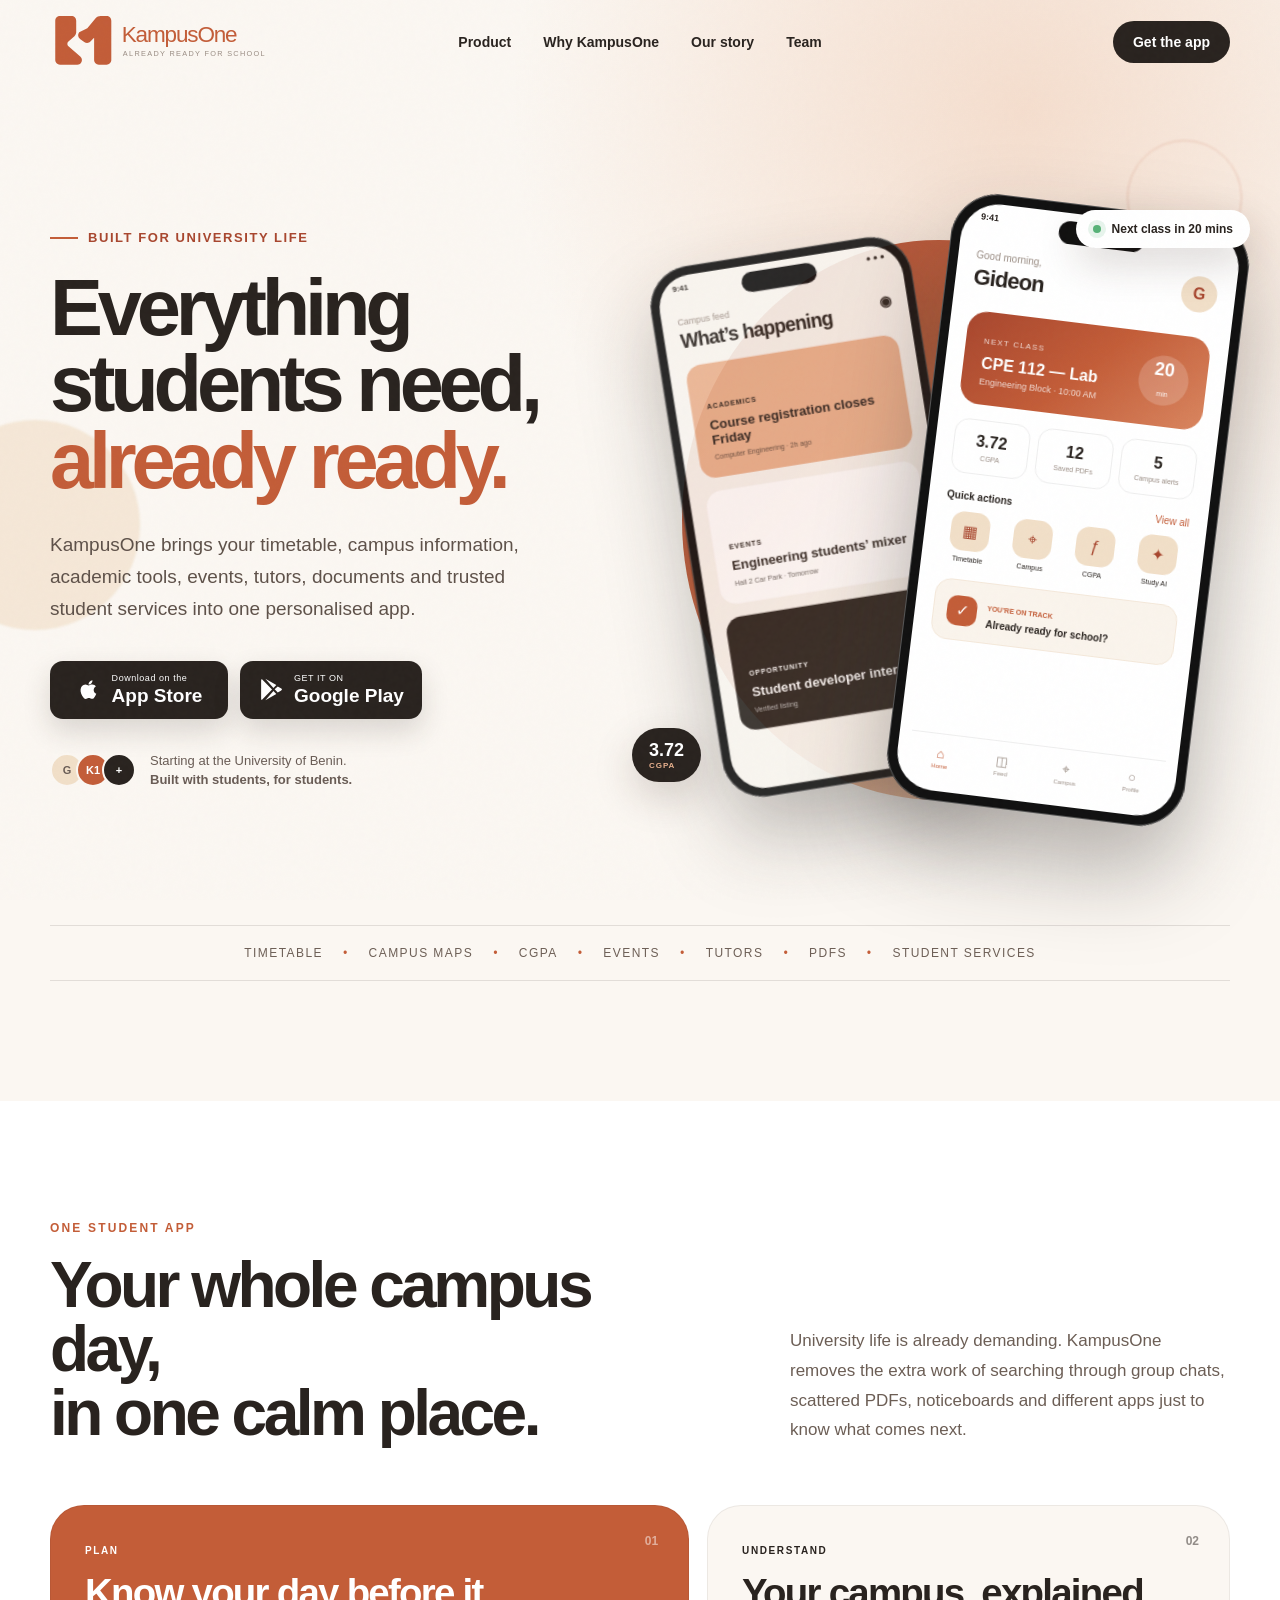
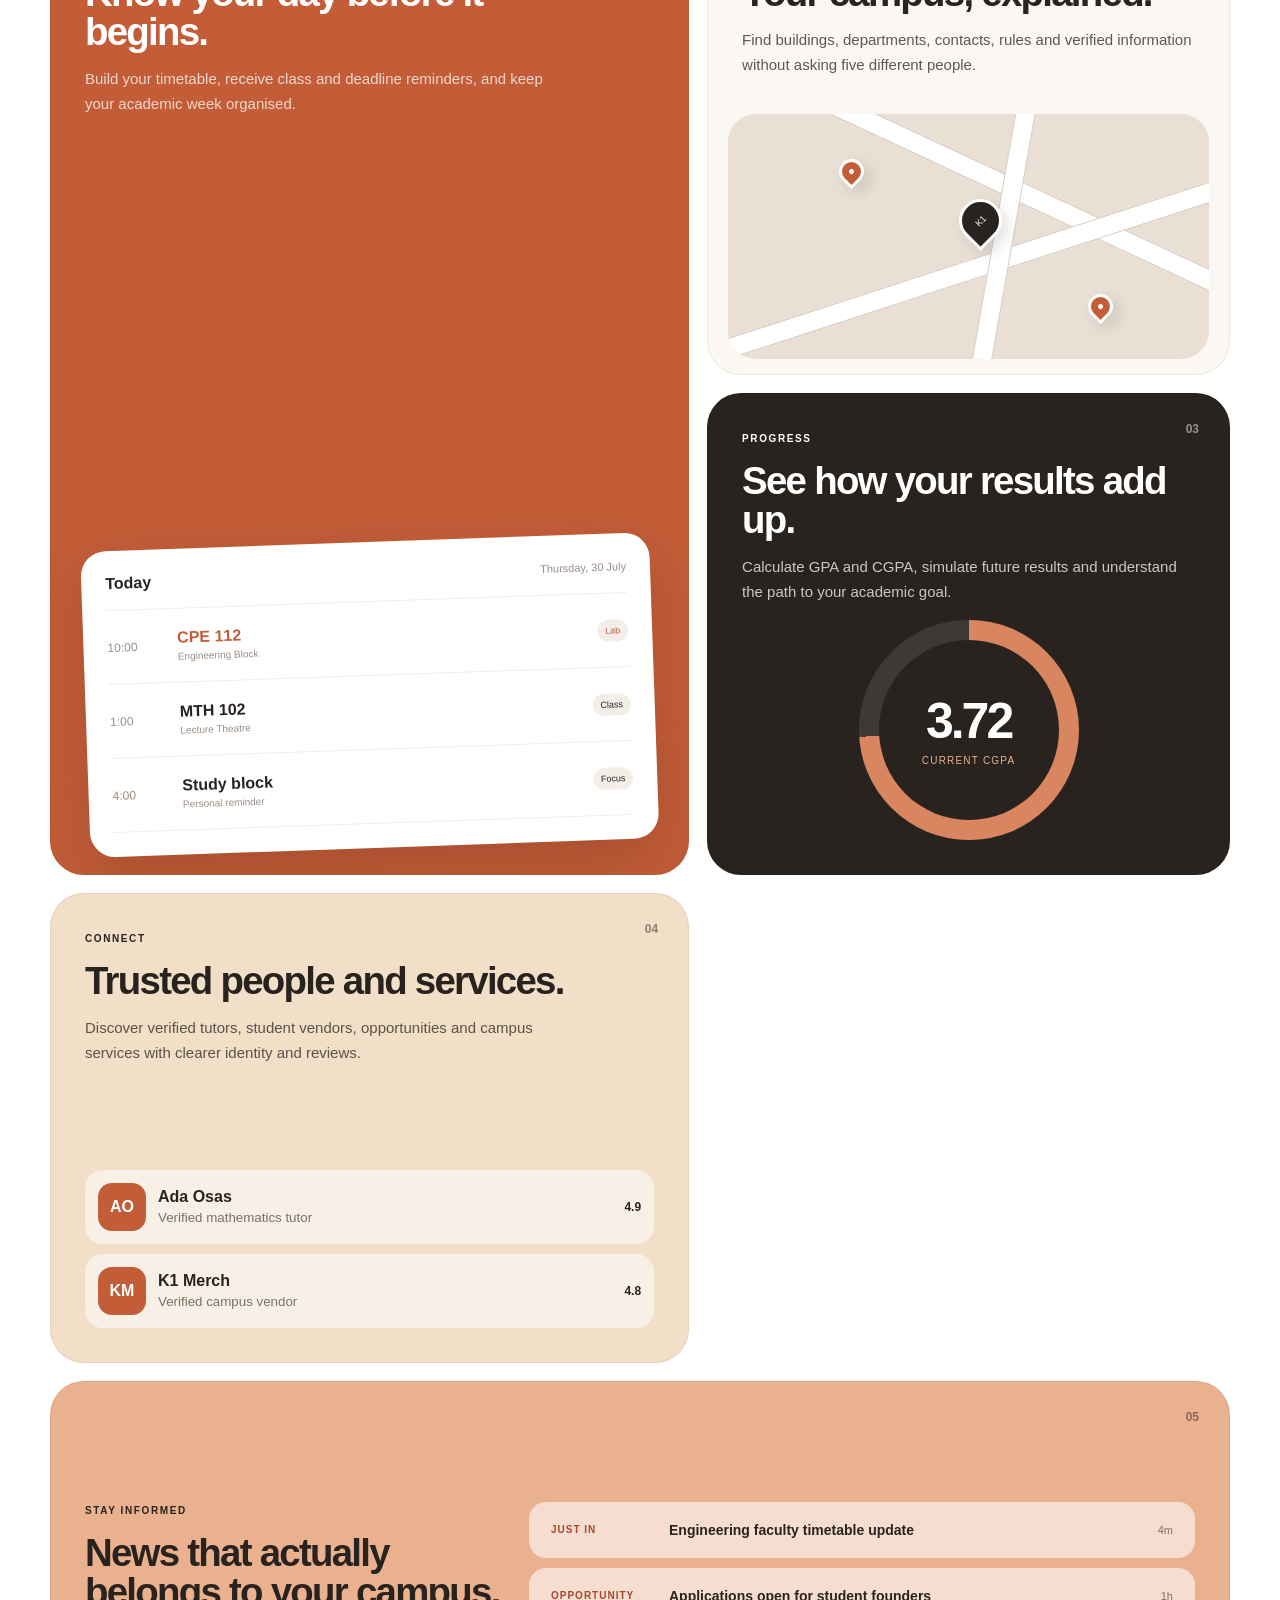
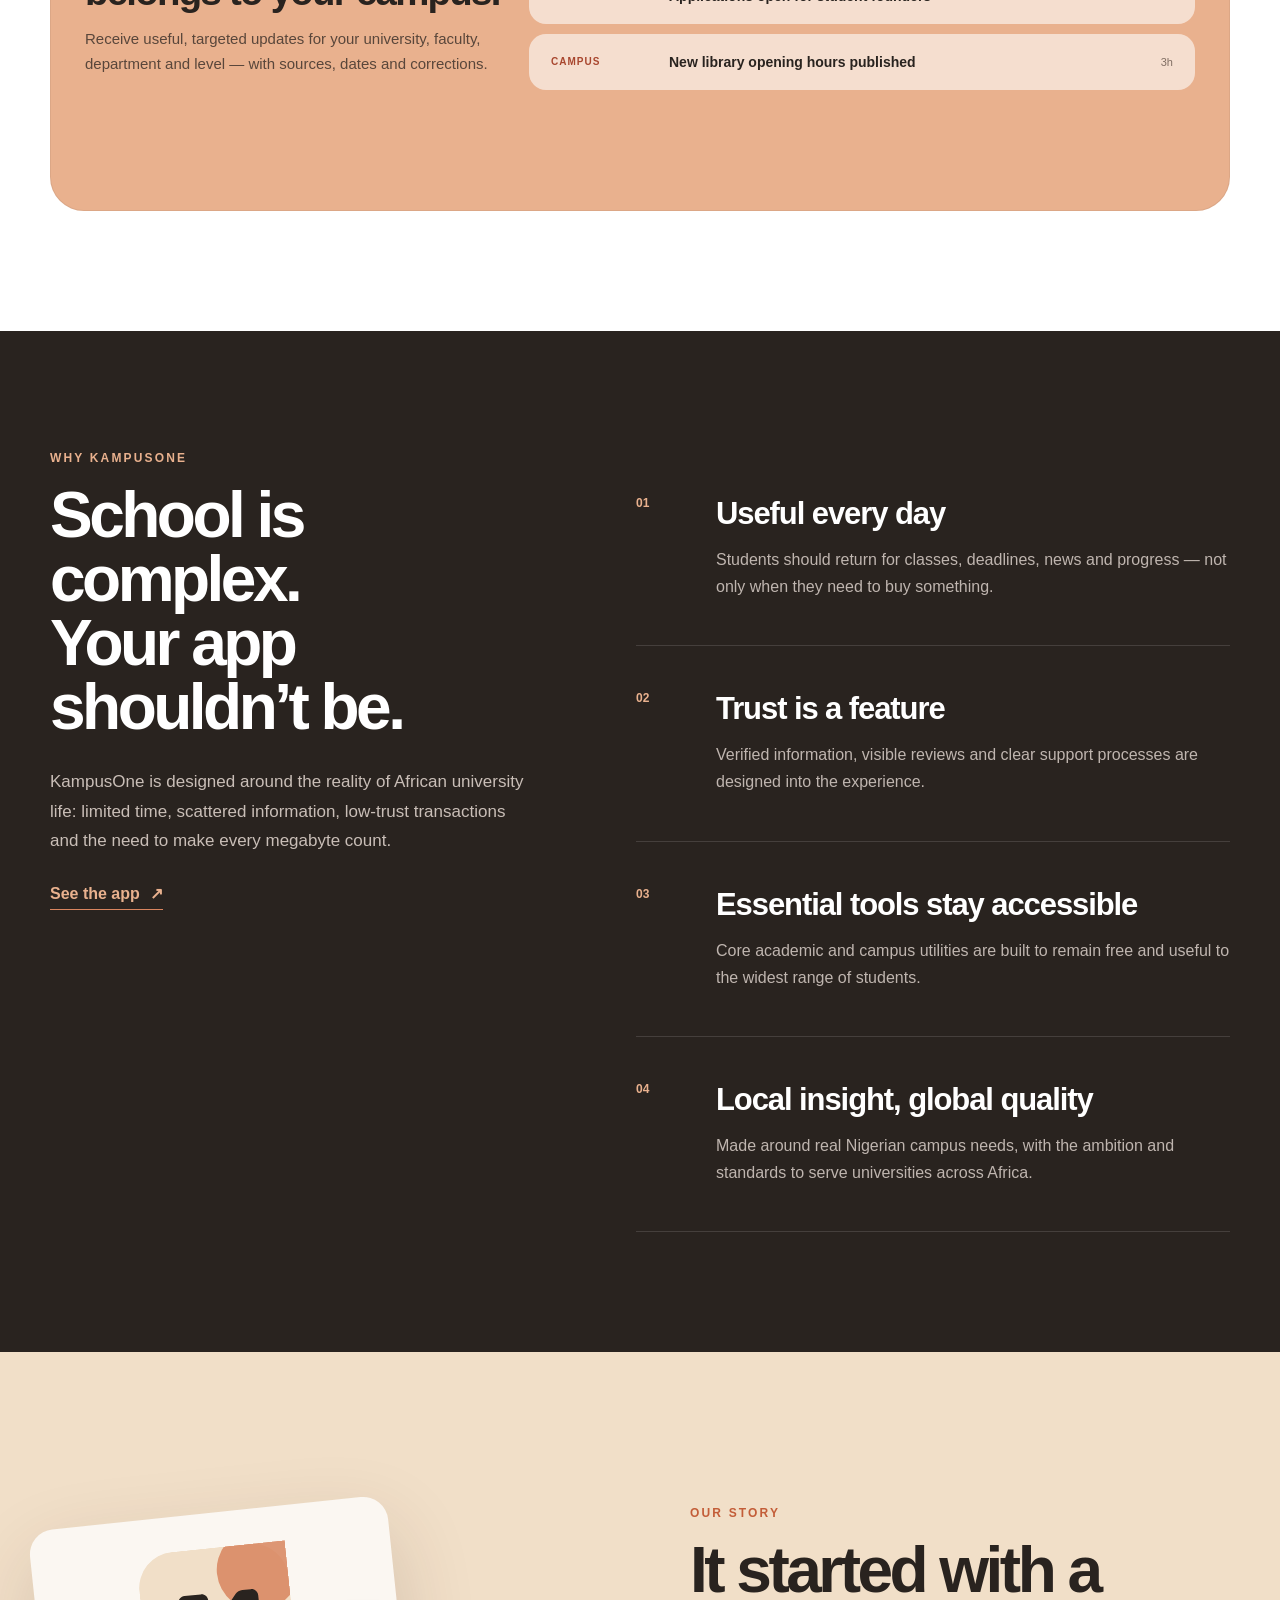
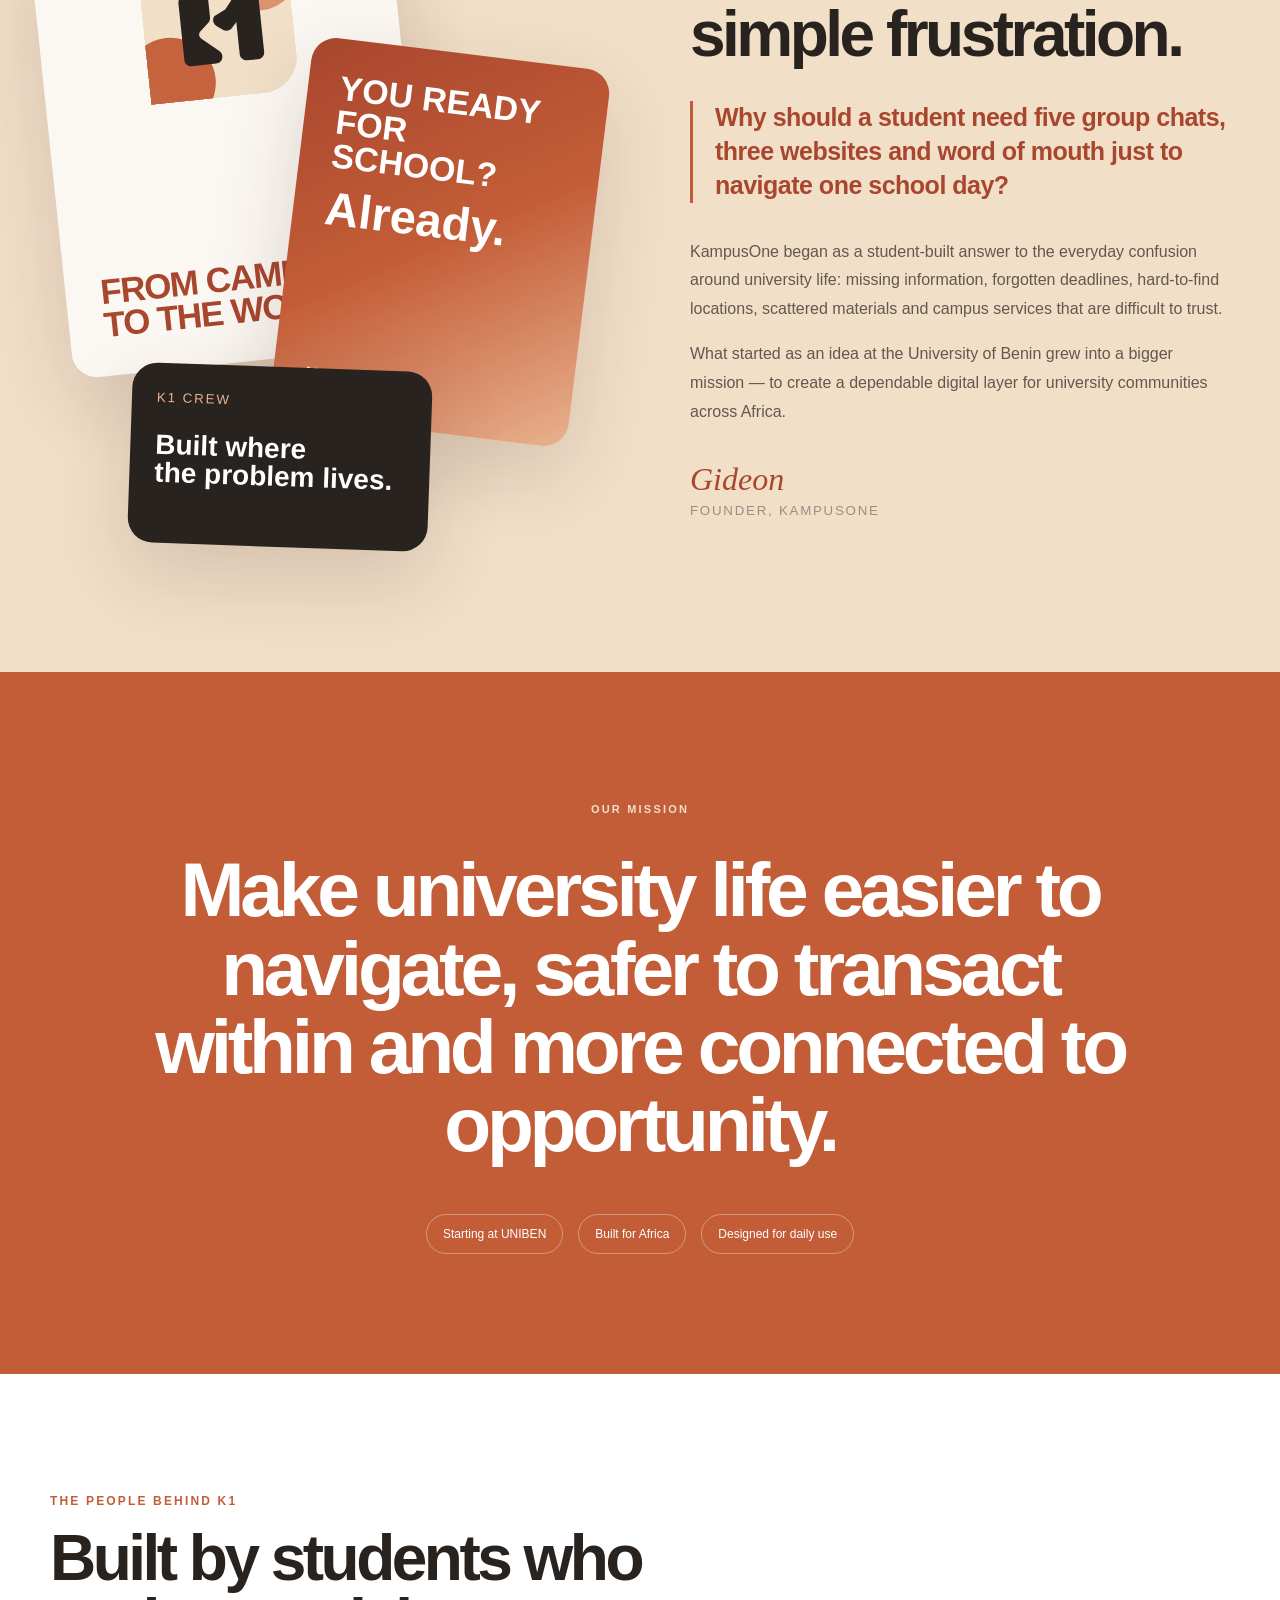
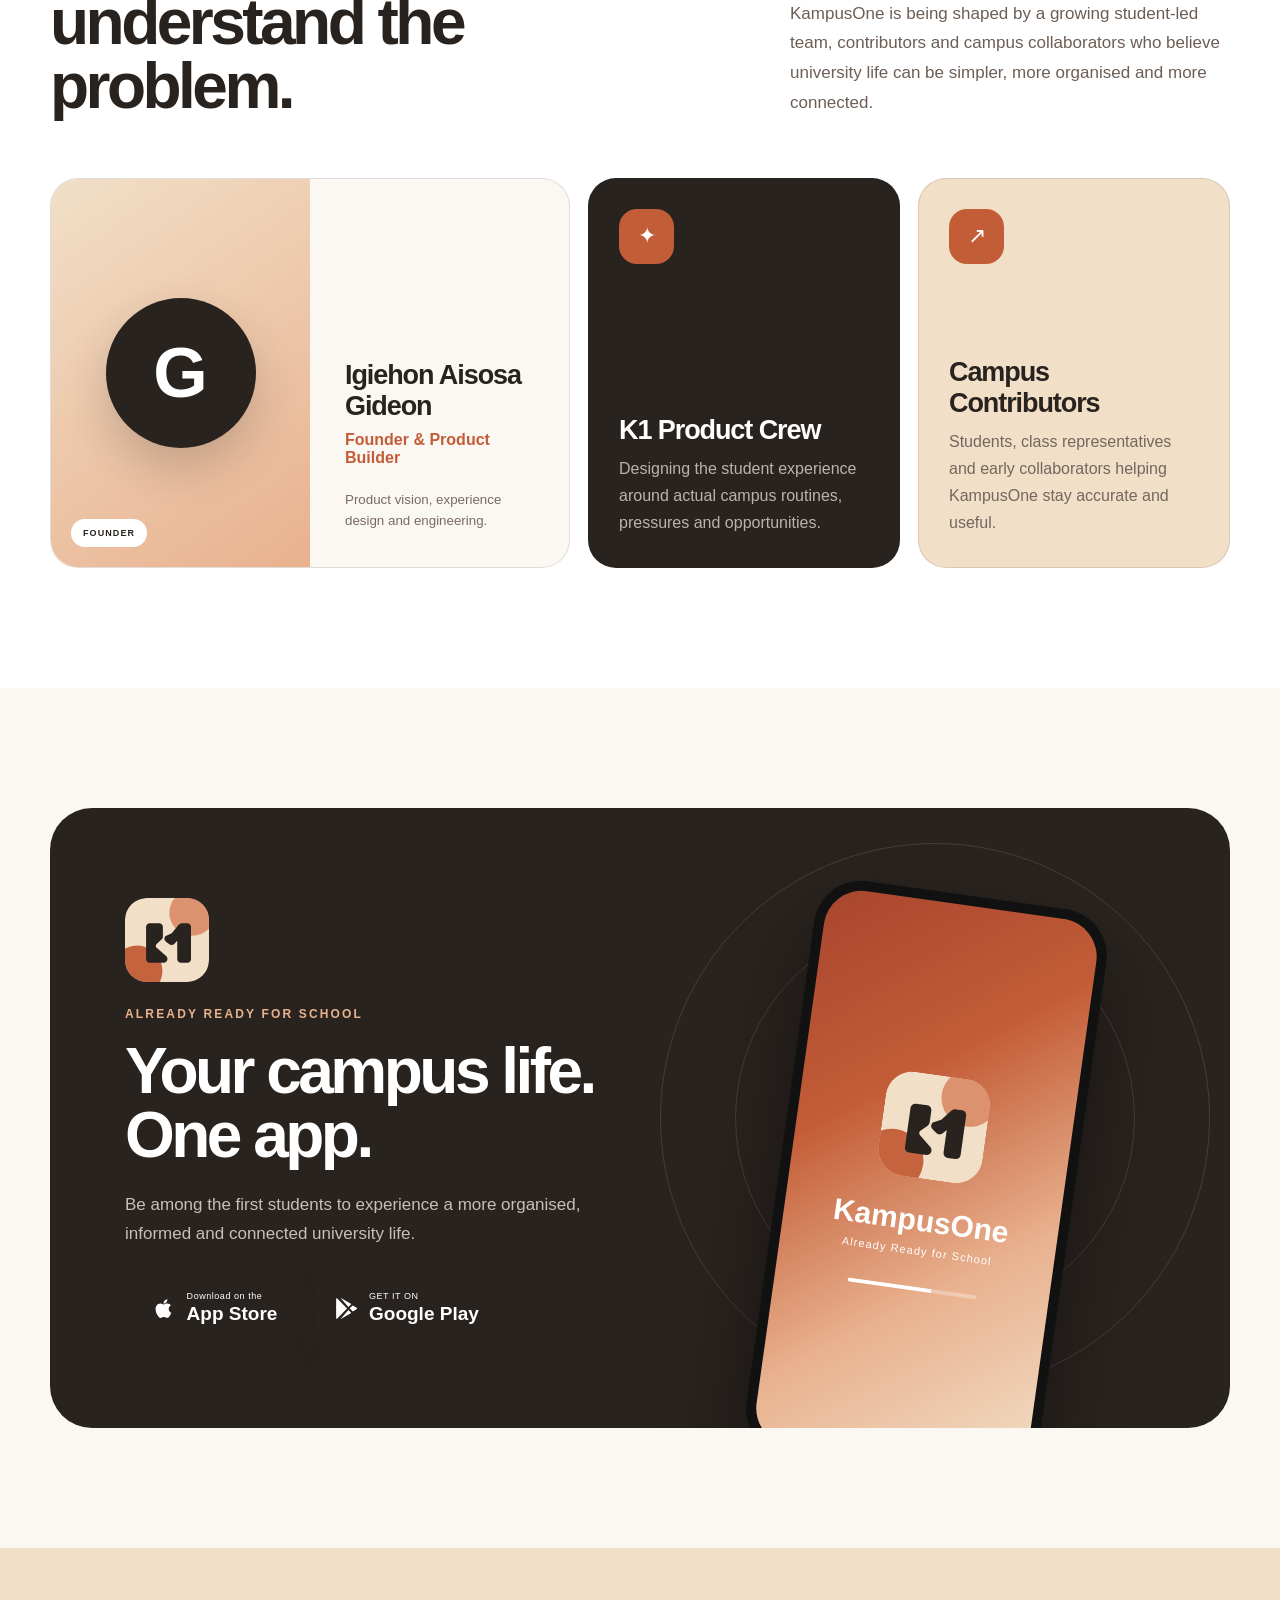
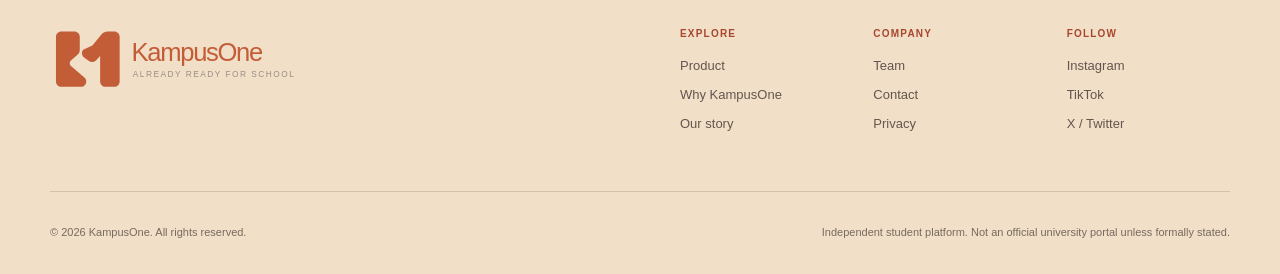
==== index.html @ a492af83 "fist" ====
<!doctype html>
<html lang="en">
<head>
  <meta charset="UTF-8" />
  <meta name="viewport" content="width=device-width, initial-scale=1.0" />
  <meta name="theme-color" content="#FBF7F2" />
  <meta name="description" content="KampusOne puts the tools students need for university life in one trusted, personalised app." />
  <meta property="og:title" content="KampusOne — Already Ready for School" />
  <meta property="og:description" content="Timetable, campus information, CGPA tools, events, tutors, documents and trusted campus services — all in one place." />
  <title>KampusOne — Already Ready for School</title>
  <link rel="icon" href="assets/k1-icon.svg" type="image/svg+xml" />
  <link rel="stylesheet" href="styles.css" />
</head>
<body>
  <div class="noise" aria-hidden="true"></div>

  <header class="site-header" id="top">
    <div class="container nav-wrap">
      <a class="brand" href="#top" aria-label="KampusOne home">
        <img src="assets/kampusone-logo.svg" alt="KampusOne — Already Ready for School" />
      </a>

      <button class="menu-button" type="button" aria-label="Open navigation" aria-expanded="false">
        <span></span><span></span>
      </button>

      <nav class="desktop-nav" aria-label="Main navigation">
        <a href="#product">Product</a>
        <a href="#why">Why KampusOne</a>
        <a href="#story">Our story</a>
        <a href="#team">Team</a>
      </nav>

      <a class="nav-cta" href="#download">Get the app</a>
    </div>

    <nav class="mobile-nav" aria-label="Mobile navigation">
      <a href="#product">Product</a>
      <a href="#why">Why KampusOne</a>
      <a href="#story">Our story</a>
      <a href="#team">Team</a>
      <a href="#download">Get the app</a>
    </nav>
  </header>

  <main>
    <section class="hero section-pad">
      <div class="hero-orb hero-orb-a" aria-hidden="true"></div>
      <div class="hero-orb hero-orb-b" aria-hidden="true"></div>
      <div class="container hero-grid">
        <div class="hero-copy reveal">
          <div class="eyebrow"><span></span> Built for university life</div>
          <h1>Everything students need, <em>already ready.</em></h1>
          <p class="hero-lead">KampusOne brings your timetable, campus information, academic tools, events, tutors, documents and trusted student services into one personalised app.</p>

          <div class="store-row" aria-label="App download links">
            <a class="store-button" href="#download" data-store="apple">
              <svg viewBox="0 0 24 24" aria-hidden="true"><path d="M17.05 20.28c-.98.95-2.05.8-3.08.35-1.09-.46-2.09-.48-3.24 0-1.44.62-2.2.44-3.06-.35C2.79 15.25 3.51 7.59 9.05 7.31c1.33.07 2.26.73 3.04.78 1.17-.24 2.29-.93 3.54-.84 1.5.12 2.63.71 3.38 1.8-3.09 1.85-2.36 5.92.48 7.06-.57 1.5-1.31 2.99-2.44 4.17ZM12.03 7.25C11.88 5.02 13.69 3.18 15.77 3c.29 2.58-2.34 4.5-3.74 4.25Z"/></svg>
              <span><small>Download on the</small>App Store</span>
            </a>
            <a class="store-button" href="#download" data-store="play">
              <svg viewBox="0 0 24 24" aria-hidden="true"><path d="M3.61 1.81 13.47 12l-9.86 10.19a2.4 2.4 0 0 1-.61-1.61V3.42c0-.61.22-1.17.61-1.61Zm11.2 11.58 2.76 2.86-10.5 6.02 7.74-8.88Zm4.12-4.28 3.02 1.73c1.4.8 1.4 1.52 0 2.32l-3.03 1.74-2.94-3.05 2.95-2.74ZM7.07 1.73l10.51 6.03-2.77 2.85-7.74-8.88Z"/></svg>
              <span><small>GET IT ON</small>Google Play</span>
            </a>
          </div>

          <div class="hero-note">
            <div class="avatar-stack" aria-hidden="true"><span>G</span><span>K1</span><span>+</span></div>
            <p>Starting at the University of Benin.<br><strong>Built with students, for students.</strong></p>
          </div>
        </div>

        <div class="hero-visual reveal" aria-label="KampusOne mobile app preview">
          <div class="floating-pill pill-one"><span class="pulse-dot"></span> Next class in 20 mins</div>
          <div class="floating-pill pill-two">3.72 <small>CGPA</small></div>
          <div class="phone phone-back">
            <div class="phone-screen feed-screen">
              <div class="status-bar"><span>9:41</span><span>● ● ●</span></div>
              <div class="screen-top"><div><small>Campus feed</small><h3>What’s happening</h3></div><b>◉</b></div>
              <div class="feed-card orange"><small>ACADEMICS</small><h4>Course registration closes Friday</h4><p>Computer Engineering · 2h ago</p></div>
              <div class="feed-card cream"><small>EVENTS</small><h4>Engineering students’ mixer</h4><p>Hall 2 Car Park · Tomorrow</p></div>
              <div class="feed-card dark"><small>OPPORTUNITY</small><h4>Student developer internship</h4><p>Verified listing</p></div>
            </div>
          </div>
          <div class="phone phone-front">
            <div class="phone-screen home-screen">
              <div class="status-bar"><span>9:41</span><span>● ● ●</span></div>
              <div class="screen-top"><div><small>Good morning,</small><h3>Gideon</h3></div><div class="mini-avatar">G</div></div>
              <div class="next-class">
                <div><small>NEXT CLASS</small><h4>CPE 112 — Lab</h4><p>Engineering Block · 10:00 AM</p></div>
                <div class="time-badge">20<span>min</span></div>
              </div>
              <div class="metric-grid">
                <div><span>3.72</span><small>CGPA</small></div>
                <div><span>12</span><small>Saved PDFs</small></div>
                <div><span>5</span><small>Campus alerts</small></div>
              </div>
              <div class="section-label"><b>Quick actions</b><span>View all</span></div>
              <div class="quick-grid">
                <div><i>▦</i><span>Timetable</span></div><div><i>⌖</i><span>Campus</span></div>
                <div><i>ƒ</i><span>CGPA</span></div><div><i>✦</i><span>Study AI</span></div>
              </div>
              <div class="today-card"><div class="today-icon">✓</div><div><small>YOU’RE ON TRACK</small><h4>Already ready for school?</h4></div></div>
              <div class="bottom-nav"><span>⌂<small>Home</small></span><span>◫<small>Feed</small></span><span>⌖<small>Campus</small></span><span>○<small>Profile</small></span></div>
            </div>
          </div>
        </div>
      </div>
      <div class="container hero-strip reveal">
        <span>Timetable</span><i>•</i><span>Campus maps</span><i>•</i><span>CGPA</span><i>•</i><span>Events</span><i>•</i><span>Tutors</span><i>•</i><span>PDFs</span><i>•</i><span>Student services</span>
      </div>
    </section>

    <section class="product section-pad" id="product">
      <div class="container">
        <div class="section-head reveal">
          <div><span class="section-kicker">ONE STUDENT APP</span><h2>Your whole campus day,<br>in one calm place.</h2></div>
          <p>University life is already demanding. KampusOne removes the extra work of searching through group chats, scattered PDFs, noticeboards and different apps just to know what comes next.</p>
        </div>

        <div class="feature-bento">
          <article class="feature-card feature-large terracotta reveal">
            <div class="feature-number">01</div>
            <div class="feature-content"><span>PLAN</span><h3>Know your day before it begins.</h3><p>Build your timetable, receive class and deadline reminders, and keep your academic week organised.</p></div>
            <div class="mini-ui timetable-ui">
              <div class="mini-ui-head"><b>Today</b><span>Thursday, 30 July</span></div>
              <div class="class-row active"><time>10:00</time><div><b>CPE 112</b><small>Engineering Block</small></div><span>Lab</span></div>
              <div class="class-row"><time>1:00</time><div><b>MTH 102</b><small>Lecture Theatre</small></div><span>Class</span></div>
              <div class="class-row"><time>4:00</time><div><b>Study block</b><small>Personal reminder</small></div><span>Focus</span></div>
            </div>
          </article>

          <article class="feature-card cream reveal">
            <div class="feature-number">02</div>
            <div class="feature-content"><span>UNDERSTAND</span><h3>Your campus, explained.</h3><p>Find buildings, departments, contacts, rules and verified information without asking five different people.</p></div>
            <div class="map-art" aria-hidden="true"><span class="road r1"></span><span class="road r2"></span><span class="road r3"></span><i class="pin p1">K1</i><i class="pin p2"></i><i class="pin p3"></i></div>
          </article>

          <article class="feature-card ink reveal">
            <div class="feature-number">03</div>
            <div class="feature-content"><span>PROGRESS</span><h3>See how your results add up.</h3><p>Calculate GPA and CGPA, simulate future results and understand the path to your academic goal.</p></div>
            <div class="grade-ring"><div><strong>3.72</strong><span>Current CGPA</span></div></div>
          </article>

          <article class="feature-card sand reveal">
            <div class="feature-number">04</div>
            <div class="feature-content"><span>CONNECT</span><h3>Trusted people and services.</h3><p>Discover verified tutors, student vendors, opportunities and campus services with clearer identity and reviews.</p></div>
            <div class="people-list"><div><span>AO</span><p><b>Ada Osas</b><small>Verified mathematics tutor</small></p><i>4.9</i></div><div><span>KM</span><p><b>K1 Merch</b><small>Verified campus vendor</small></p><i>4.8</i></div></div>
          </article>

          <article class="feature-card feature-wide peach reveal">
            <div class="feature-number">05</div>
            <div class="feature-content"><span>STAY INFORMED</span><h3>News that actually belongs to your campus.</h3><p>Receive useful, targeted updates for your university, faculty, department and level — with sources, dates and corrections.</p></div>
            <div class="news-ticker"><div><b>Just in</b><span>Engineering faculty timetable update</span><time>4m</time></div><div><b>Opportunity</b><span>Applications open for student founders</span><time>1h</time></div><div><b>Campus</b><span>New library opening hours published</span><time>3h</time></div></div>
          </article>
        </div>
      </div>
    </section>

    <section class="why section-pad" id="why">
      <div class="container why-grid">
        <div class="sticky-copy reveal">
          <span class="section-kicker light">WHY KAMPUSONE</span>
          <h2>School is complex.<br>Your app shouldn’t be.</h2>
          <p>KampusOne is designed around the reality of African university life: limited time, scattered information, low-trust transactions and the need to make every megabyte count.</p>
          <a class="text-link" href="#download">See the app <span>↗</span></a>
        </div>
        <div class="principle-list">
          <article class="reveal"><span>01</span><div><h3>Useful every day</h3><p>Students should return for classes, deadlines, news and progress — not only when they need to buy something.</p></div></article>
          <article class="reveal"><span>02</span><div><h3>Trust is a feature</h3><p>Verified information, visible reviews and clear support processes are designed into the experience.</p></div></article>
          <article class="reveal"><span>03</span><div><h3>Essential tools stay accessible</h3><p>Core academic and campus utilities are built to remain free and useful to the widest range of students.</p></div></article>
          <article class="reveal"><span>04</span><div><h3>Local insight, global quality</h3><p>Made around real Nigerian campus needs, with the ambition and standards to serve universities across Africa.</p></div></article>
        </div>
      </div>
    </section>

    <section class="story section-pad" id="story">
      <div class="container story-grid">
        <div class="story-art reveal" aria-hidden="true">
          <div class="poster poster-a"><img src="assets/k1-icon.svg" alt=""><span>FROM CAMPUS<br>TO THE WORLD.</span></div>
          <div class="poster poster-b"><b>YOU READY<br>FOR SCHOOL?</b><strong>Already.</strong><small>K1</small></div>
          <div class="poster poster-c"><small>K1 CREW</small><b>Built where<br>the problem lives.</b></div>
        </div>
        <div class="story-copy reveal">
          <span class="section-kicker">OUR STORY</span>
          <h2>It started with a simple frustration.</h2>
          <p class="lead-quote">Why should a student need five group chats, three websites and word of mouth just to navigate one school day?</p>
          <p>KampusOne began as a student-built answer to the everyday confusion around university life: missing information, forgotten deadlines, hard-to-find locations, scattered materials and campus services that are difficult to trust.</p>
          <p>What started as an idea at the University of Benin grew into a bigger mission — to create a dependable digital layer for university communities across Africa.</p>
          <div class="story-signature"><span>Gideon</span><small>Founder, KampusOne</small></div>
        </div>
      </div>
    </section>

    <section class="mission section-pad">
      <div class="container mission-wrap reveal">
        <p>OUR MISSION</p>
        <h2>Make university life easier to navigate, safer to transact within and more connected to opportunity.</h2>
        <div class="mission-meta"><span>Starting at UNIBEN</span><span>Built for Africa</span><span>Designed for daily use</span></div>
      </div>
    </section>

    <section class="team section-pad" id="team">
      <div class="container">
        <div class="section-head reveal">
          <div><span class="section-kicker">THE PEOPLE BEHIND K1</span><h2>Built by students who<br>understand the problem.</h2></div>
          <p>KampusOne is being shaped by a growing student-led team, contributors and campus collaborators who believe university life can be simpler, more organised and more connected.</p>
        </div>
        <div class="team-grid">
          <article class="founder-card reveal">
            <div class="founder-visual"><div class="founder-initials">G</div><span class="founder-tag">FOUNDER</span></div>
            <div><h3>Igiehon Aisosa Gideon</h3><p>Founder & Product Builder</p><small>Product vision, experience design and engineering.</small></div>
          </article>
          <article class="team-card reveal"><div class="team-icon">✦</div><h3>K1 Product Crew</h3><p>Designing the student experience around actual campus routines, pressures and opportunities.</p></article>
          <article class="team-card reveal"><div class="team-icon">↗</div><h3>Campus Contributors</h3><p>Students, class representatives and early collaborators helping KampusOne stay accurate and useful.</p></article>
        </div>
      </div>
    </section>

    <section class="download section-pad" id="download">
      <div class="container download-card reveal">
        <div class="download-copy">
          <img class="download-logo" src="assets/k1-icon.svg" alt="KampusOne app icon" />
          <span class="section-kicker light">ALREADY READY FOR SCHOOL</span>
          <h2>Your campus life.<br>One app.</h2>
          <p>Be among the first students to experience a more organised, informed and connected university life.</p>
          <div class="store-row">
            <button class="store-button store-trigger" type="button" data-store="apple">
              <svg viewBox="0 0 24 24" aria-hidden="true"><path d="M17.05 20.28c-.98.95-2.05.8-3.08.35-1.09-.46-2.09-.48-3.24 0-1.44.62-2.2.44-3.06-.35C2.79 15.25 3.51 7.59 9.05 7.31c1.33.07 2.26.73 3.04.78 1.17-.24 2.29-.93 3.54-.84 1.5.12 2.63.71 3.38 1.8-3.09 1.85-2.36 5.92.48 7.06-.57 1.5-1.31 2.99-2.44 4.17ZM12.03 7.25C11.88 5.02 13.69 3.18 15.77 3c.29 2.58-2.34 4.5-3.74 4.25Z"/></svg>
              <span><small>Download on the</small>App Store</span>
            </button>
            <button class="store-button store-trigger" type="button" data-store="play">
              <svg viewBox="0 0 24 24" aria-hidden="true"><path d="M3.61 1.81 13.47 12l-9.86 10.19a2.4 2.4 0 0 1-.61-1.61V3.42c0-.61.22-1.17.61-1.61Zm11.2 11.58 2.76 2.86-10.5 6.02 7.74-8.88Zm4.12-4.28 3.02 1.73c1.4.8 1.4 1.52 0 2.32l-3.03 1.74-2.94-3.05 2.95-2.74ZM7.07 1.73l10.51 6.03-2.77 2.85-7.74-8.88Z"/></svg>
              <span><small>GET IT ON</small>Google Play</span>
            </button>
          </div>
        </div>
        <div class="download-art" aria-hidden="true">
          <div class="download-ring ring-a"></div><div class="download-ring ring-b"></div>
          <div class="download-phone"><div class="download-screen"><img src="assets/k1-icon.svg" alt=""><h4>KampusOne</h4><p>Already Ready for School</p><div class="loading-line"><span></span></div></div></div>
        </div>
      </div>
    </section>
  </main>

  <footer class="site-footer">
    <div class="container footer-top">
      <a class="footer-brand" href="#top"><img src="assets/kampusone-logo.svg" alt="KampusOne"></a>
      <div class="footer-links"><div><b>Explore</b><a href="#product">Product</a><a href="#why">Why KampusOne</a><a href="#story">Our story</a></div><div><b>Company</b><a href="#team">Team</a><a href="mailto:hello@kampusone.app">Contact</a><a href="#">Privacy</a></div><div><b>Follow</b><a href="#">Instagram</a><a href="#">TikTok</a><a href="#">X / Twitter</a></div></div>
    </div>
    <div class="container footer-bottom"><p>© 2026 KampusOne. All rights reserved.</p><p>Independent student platform. Not an official university portal unless formally stated.</p></div>
  </footer>

  <dialog class="launch-dialog" aria-labelledby="launch-title">
    <button class="dialog-close" aria-label="Close">×</button>
    <img src="assets/k1-icon.svg" alt="KampusOne icon">
    <span>COMING SOON</span>
    <h3 id="launch-title">KampusOne is preparing for launch.</h3>
    <p>The store buttons are ready for the official Apple App Store and Google Play links when the app is published.</p>
    <button class="dialog-primary">Got it</button>
  </dialog>

  <script src="script.js"></script>
</body>
</html>
---- styles.css ----
:root {
  --terracotta: #C35D38;
  --deep: #A8462E;
  --clay: #D9855F;
  --peach: #E9B18E;
  --sand: #F1DFC8;
  --cream: #FBF7F2;
  --ink: #29231F;
  --stone: #9A8D84;
  --white: #FFFFFF;
  --border: rgba(41,35,31,.12);
  --shadow: 0 30px 80px rgba(68,40,28,.16);
}

* { box-sizing: border-box; }
html { scroll-behavior: smooth; }
body { margin: 0; color: var(--ink); background: var(--cream); font-family: Inter, ui-sans-serif, -apple-system, BlinkMacSystemFont, "Segoe UI", sans-serif; -webkit-font-smoothing: antialiased; overflow-x: hidden; }
a { color: inherit; text-decoration: none; }
button, input { font: inherit; }
img { max-width: 100%; display: block; }
.container { width: min(1180px, calc(100% - 40px)); margin-inline: auto; }
.section-pad { padding: 120px 0; }
.noise { pointer-events:none; position:fixed; inset:0; z-index:100; opacity:.025; background-image:url("data:image/svg+xml,%3Csvg viewBox='0 0 180 180' xmlns='http://www.w3.org/2000/svg'%3E%3Cfilter id='n'%3E%3CfeTurbulence type='fractalNoise' baseFrequency='.9' numOctaves='3' stitchTiles='stitch'/%3E%3C/filter%3E%3Crect width='100%25' height='100%25' filter='url(%23n)' opacity='.8'/%3E%3C/svg%3E"); }

.site-header { position: fixed; inset: 0 0 auto; height: 84px; z-index: 50; transition: .3s ease; }
.site-header.scrolled { background: rgba(251,247,242,.88); backdrop-filter: blur(18px); border-bottom: 1px solid var(--border); }
.nav-wrap { height: 84px; display: grid; grid-template-columns: 1fr auto 1fr; align-items: center; gap: 30px; }
.brand { width: 220px; }
.desktop-nav { display:flex; align-items:center; gap:32px; font-size:14px; font-weight:650; }
.desktop-nav a { position:relative; }
.desktop-nav a::after { content:""; position:absolute; left:0; bottom:-8px; width:100%; height:1px; background:var(--terracotta); transform:scaleX(0); transform-origin:right; transition:.25s; }
.desktop-nav a:hover::after { transform:scaleX(1); transform-origin:left; }
.nav-cta { justify-self:end; background:var(--ink); color:white; padding:13px 20px; border-radius:999px; font-weight:700; font-size:14px; transition:.25s; }
.nav-cta:hover { transform:translateY(-2px); background:var(--terracotta); }
.menu-button, .mobile-nav { display:none; }

.hero { min-height: 980px; padding-top: 170px; position:relative; overflow:hidden; background: radial-gradient(circle at 80% 10%, rgba(233,177,142,.36), transparent 36%), var(--cream); }
.hero-grid { display:grid; grid-template-columns: .94fr 1.06fr; align-items:center; gap:80px; position:relative; z-index:2; }
.eyebrow { display:flex; align-items:center; gap:10px; color:var(--deep); font-size:13px; font-weight:800; letter-spacing:.12em; text-transform:uppercase; }
.eyebrow span { width:28px; height:2px; background:var(--terracotta); }
h1 { font-size: clamp(58px, 6.2vw, 92px); line-height:.96; letter-spacing:-.065em; margin:25px 0 30px; max-width:700px; font-weight:750; }
h1 em { font-style:normal; color:var(--terracotta); }
.hero-lead { font-size:19px; line-height:1.7; max-width:610px; color:#5e5149; margin:0 0 35px; }
.store-row { display:flex; gap:12px; flex-wrap:wrap; }
.store-button { min-width:178px; height:58px; padding:8px 18px; border:0; border-radius:13px; background:var(--ink); color:white; display:flex; align-items:center; justify-content:center; gap:11px; box-shadow:0 12px 28px rgba(41,35,31,.16); cursor:pointer; transition:.25s; }
.store-button:hover { transform:translateY(-3px); background:var(--deep); }
.store-button svg { width:25px; fill:currentColor; }
.store-button span { display:flex; flex-direction:column; text-align:left; font-size:19px; line-height:1.05; font-weight:650; }
.store-button small { font-size:9px; letter-spacing:.06em; font-weight:500; margin-bottom:3px; }
.hero-note { margin-top:32px; display:flex; gap:14px; align-items:center; color:#695c55; font-size:13px; line-height:1.5; }
.avatar-stack { display:flex; padding-left:8px; }
.avatar-stack span { width:34px; height:34px; margin-left:-8px; border-radius:50%; display:grid; place-items:center; background:var(--sand); border:2px solid var(--cream); font-weight:800; font-size:11px; }
.avatar-stack span:nth-child(2) { background:var(--terracotta); color:white; }
.avatar-stack span:nth-child(3) { background:var(--ink); color:white; }
.hero-note p { margin:0; }

.hero-visual { position:relative; height:680px; }
.hero-visual::before { content:""; position:absolute; inset:70px 35px 50px; border-radius:50%; background:linear-gradient(135deg,var(--deep),var(--terracotta),var(--peach),var(--sand)); filter:blur(.1px); opacity:.96; }
.phone { position:absolute; width:300px; height:610px; background:#111; border-radius:47px; padding:10px; box-shadow:0 45px 90px rgba(41,35,31,.34), inset 0 0 0 1px #555; }
.phone::after { content:""; position:absolute; top:18px; left:50%; transform:translateX(-50%); width:86px; height:23px; border-radius:99px; background:#111; z-index:5; }
.phone-screen { height:100%; overflow:hidden; border-radius:38px; background:#fff; padding:42px 18px 18px; position:relative; }
.phone-back { left:20px; top:42px; transform:rotate(-9deg) scale(.88); opacity:.9; }
.phone-front { right:12px; top:35px; transform:rotate(7deg); z-index:3; }
.status-bar { position:absolute; top:9px; left:18px; right:18px; display:flex; justify-content:space-between; font-size:9px; font-weight:700; z-index:6; }
.screen-top { display:flex; align-items:center; justify-content:space-between; }
.screen-top small { color:var(--stone); font-size:10px; }
.screen-top h3 { font-size:22px; letter-spacing:-.04em; margin:2px 0 0; }
.mini-avatar { width:36px; height:36px; border-radius:50%; background:var(--sand); display:grid; place-items:center; color:var(--deep); font-weight:800; }
.next-class { margin-top:20px; border-radius:20px; padding:18px; color:white; background:linear-gradient(135deg,var(--deep),var(--terracotta),var(--clay)); display:flex; align-items:center; justify-content:space-between; }
.next-class small { font-size:8px; letter-spacing:.15em; opacity:.8; }
.next-class h4 { margin:7px 0 4px; font-size:16px; }
.next-class p { margin:0; font-size:9px; opacity:.8; }
.time-badge { width:50px; height:50px; border-radius:50%; background:rgba(255,255,255,.18); display:grid; place-items:center; font-size:18px; font-weight:800; line-height:.8; }
.time-badge span { display:block; font-size:7px; font-weight:500; }
.metric-grid { display:grid; grid-template-columns:repeat(3,1fr); gap:8px; margin:15px 0; }
.metric-grid div { padding:12px 8px; border:1px solid #eee; border-radius:14px; text-align:center; background:#fff; }
.metric-grid span { display:block; font-size:16px; font-weight:800; }
.metric-grid small { display:block; font-size:7px; color:var(--stone); margin-top:4px; }
.section-label { display:flex; justify-content:space-between; align-items:center; font-size:10px; margin:17px 0 10px; }
.section-label span { color:var(--terracotta); }
.quick-grid { display:grid; grid-template-columns:repeat(4,1fr); gap:7px; }
.quick-grid div { display:flex; flex-direction:column; align-items:center; gap:5px; font-size:7px; }
.quick-grid i { width:39px; height:39px; border-radius:13px; background:var(--sand); display:grid; place-items:center; color:var(--deep); font-style:normal; font-size:16px; }
.today-card { margin-top:17px; background:#faf4ec; border:1px solid #f4e8da; border-radius:16px; padding:13px; display:flex; gap:10px; align-items:center; }
.today-icon { width:30px; height:30px; border-radius:10px; background:var(--terracotta); color:white; display:grid; place-items:center; }
.today-card small { color:var(--terracotta); font-size:7px; font-weight:800; }
.today-card h4 { font-size:10px; margin:4px 0 0; }
.bottom-nav { position:absolute; left:12px; right:12px; bottom:10px; height:48px; background:white; border-top:1px solid #eee; display:flex; justify-content:space-around; align-items:center; }
.bottom-nav span { color:var(--stone); font-size:13px; display:flex; flex-direction:column; align-items:center; gap:2px; }
.bottom-nav span:first-child { color:var(--terracotta); }
.bottom-nav small { font-size:6px; }
.feed-screen { background:#f8f4ef; }
.feed-card { border-radius:18px; padding:18px; margin-top:15px; min-height:130px; display:flex; flex-direction:column; justify-content:flex-end; }
.feed-card small { font-size:8px; font-weight:800; letter-spacing:.12em; }
.feed-card h4 { font-size:15px; line-height:1.15; margin:8px 0; }
.feed-card p { font-size:8px; margin:0; opacity:.7; }
.feed-card.orange { background:var(--peach); }
.feed-card.cream { background:white; }
.feed-card.dark { background:var(--ink); color:white; }
.floating-pill { position:absolute; z-index:6; background:white; box-shadow:0 15px 40px rgba(55,31,22,.18); border-radius:999px; padding:12px 17px; font-size:12px; font-weight:750; }
.pill-one { top:40px; right:-20px; }
.pill-two { bottom:68px; left:-15px; background:var(--ink); color:white; font-size:18px; }
.pill-two small { display:block; font-size:8px; color:var(--peach); text-transform:uppercase; letter-spacing:.12em; }
.pulse-dot { width:8px; height:8px; border-radius:50%; display:inline-block; margin-right:7px; background:#57b277; box-shadow:0 0 0 5px rgba(87,178,119,.14); }
.hero-orb { position:absolute; border-radius:50%; filter:blur(1px); }
.hero-orb-a { width:210px; height:210px; background:rgba(241,223,200,.65); left:-70px; top:420px; }
.hero-orb-b { width:115px; height:115px; border:1px solid rgba(195,93,56,.25); right:3%; top:140px; }
.hero-strip { margin-top:75px; padding:20px 0; display:flex; justify-content:center; gap:20px; flex-wrap:wrap; color:#6d5f56; font-size:12px; text-transform:uppercase; letter-spacing:.12em; border-top:1px solid var(--border); border-bottom:1px solid var(--border); }
.hero-strip i { color:var(--terracotta); }

.section-head { display:grid; grid-template-columns:1.2fr .8fr; align-items:end; gap:80px; margin-bottom:60px; }
.section-kicker { display:block; color:var(--terracotta); font-size:12px; font-weight:850; letter-spacing:.18em; margin-bottom:18px; }
.section-kicker.light { color:var(--peach); }
.section-head h2, .story-copy h2, .sticky-copy h2, .download-copy h2 { font-size:clamp(43px,5vw,72px); letter-spacing:-.055em; line-height:1; margin:0; }
.section-head p { color:#6c5e55; font-size:17px; line-height:1.75; margin:0; }
.product { background:#fff; }
.feature-bento { display:grid; grid-template-columns:1.1fr .9fr; gap:18px; }
.feature-card { min-height:470px; border-radius:34px; padding:34px; position:relative; overflow:hidden; display:flex; flex-direction:column; border:1px solid rgba(41,35,31,.07); }
.feature-large { grid-row:span 2; min-height:958px; }
.feature-wide { grid-column:span 2; min-height:430px; display:grid; grid-template-columns:.8fr 1.2fr; align-items:center; }
.feature-number { position:absolute; top:28px; right:30px; font-size:12px; font-weight:800; opacity:.5; }
.feature-content { position:relative; z-index:2; max-width:500px; }
.feature-content > span { font-size:10px; letter-spacing:.16em; font-weight:800; }
.feature-content h3 { font-size:clamp(29px,3vw,48px); line-height:1.02; letter-spacing:-.045em; margin:15px 0 16px; }
.feature-content p { font-size:15px; line-height:1.65; max-width:470px; opacity:.75; }
.terracotta { background:var(--terracotta); color:white; }
.cream { background:var(--cream); }
.ink { background:var(--ink); color:white; }
.sand { background:var(--sand); }
.peach { background:var(--peach); }
.mini-ui { margin-top:auto; background:white; color:var(--ink); padding:24px; border-radius:25px; box-shadow:0 26px 60px rgba(69,31,17,.2); transform:rotate(-2deg) translateY(8px); }
.mini-ui-head { display:flex; justify-content:space-between; align-items:center; padding-bottom:17px; border-bottom:1px solid #eee; }
.mini-ui-head span { font-size:11px; color:var(--stone); }
.class-row { display:grid; grid-template-columns:58px 1fr auto; gap:12px; align-items:center; padding:20px 0; border-bottom:1px solid #eee; }
.class-row time { font-size:12px; color:var(--stone); }
.class-row div { display:flex; flex-direction:column; gap:4px; }
.class-row small { color:var(--stone); font-size:10px; }
.class-row > span { font-size:9px; padding:6px 8px; border-radius:99px; background:#f3eee8; }
.class-row.active { color:var(--terracotta); }
.map-art { position:absolute; left:20px; right:20px; bottom:15px; height:245px; border-radius:28px; background:#e9dfd4; overflow:hidden; }
.road { position:absolute; height:20px; width:140%; background:white; border:1px solid #d9cec2; border-radius:99px; }
.r1 { top:70px; left:-40px; transform:rotate(25deg); }
.r2 { top:130px; left:-45px; transform:rotate(-18deg); }
.r3 { width:20px; height:140%; top:-45px; left:55%; transform:rotate(10deg); }
.pin { position:absolute; width:25px; height:25px; border-radius:50% 50% 50% 0; transform:rotate(-45deg); background:var(--terracotta); border:3px solid white; box-shadow:0 8px 15px rgba(0,0,0,.12); }
.pin::after { content:""; position:absolute; inset:7px; border-radius:50%; background:white; }
.p1 { left:48%; top:85px; width:43px; height:43px; background:var(--ink); display:grid; place-items:center; color:white; font-size:9px; font-style:normal; }
.p1::after { display:none; }
.p1 { text-indent:0; }
.p2 { left:23%; top:45px; }
.p3 { right:20%; bottom:40px; }
.grade-ring { width:220px; height:220px; border-radius:50%; margin:auto; display:grid; place-items:center; background:conic-gradient(var(--clay) 0 74%, rgba(255,255,255,.1) 74% 100%); position:relative; }
.grade-ring::before { content:""; position:absolute; inset:20px; border-radius:50%; background:var(--ink); }
.grade-ring div { position:relative; text-align:center; }
.grade-ring strong { display:block; font-size:50px; letter-spacing:-.06em; }
.grade-ring span { font-size:10px; color:var(--peach); text-transform:uppercase; letter-spacing:.12em; }
.people-list { margin-top:auto; display:flex; flex-direction:column; gap:10px; }
.people-list > div { display:grid; grid-template-columns:48px 1fr auto; align-items:center; gap:12px; padding:13px; border-radius:18px; background:rgba(255,255,255,.55); }
.people-list > div > span { width:48px; height:48px; border-radius:14px; background:var(--terracotta); color:white; display:grid; place-items:center; font-weight:800; }
.people-list p { margin:0; display:flex; flex-direction:column; }
.people-list small { color:#7e6f66; margin-top:4px; }
.people-list i { font-style:normal; font-weight:800; font-size:12px; }
.news-ticker { display:flex; flex-direction:column; gap:10px; }
.news-ticker div { display:grid; grid-template-columns:100px 1fr auto; gap:18px; align-items:center; padding:20px 22px; background:rgba(255,255,255,.58); border-radius:17px; }
.news-ticker b { font-size:10px; text-transform:uppercase; letter-spacing:.1em; color:var(--deep); }
.news-ticker span { font-size:14px; font-weight:650; }
.news-ticker time { font-size:11px; color:#806e63; }

.why { background:var(--ink); color:white; }
.why-grid { display:grid; grid-template-columns:.9fr 1.1fr; gap:100px; align-items:start; }
.sticky-copy { position:sticky; top:130px; }
.sticky-copy p { font-size:17px; line-height:1.75; color:#c9beb7; max-width:490px; margin:28px 0; }
.text-link { display:inline-flex; align-items:center; gap:10px; padding-bottom:6px; border-bottom:1px solid var(--clay); color:var(--peach); font-weight:700; }
.principle-list article { display:grid; grid-template-columns:80px 1fr; padding:45px 0; border-bottom:1px solid rgba(255,255,255,.13); }
.principle-list article > span { color:var(--peach); font-size:12px; font-weight:800; }
.principle-list h3 { font-size:31px; letter-spacing:-.035em; margin:0 0 14px; }
.principle-list p { color:#bfb5af; line-height:1.7; margin:0; max-width:570px; }

.story { background:var(--sand); }
.story-grid { display:grid; grid-template-columns:1fr 1fr; gap:100px; align-items:center; }
.story-art { min-height:680px; position:relative; }
.poster { position:absolute; border-radius:25px; box-shadow:var(--shadow); }
.poster-a { width:360px; height:450px; left:0; top:40px; background:var(--cream); padding:35px; display:flex; flex-direction:column; justify-content:space-between; transform:rotate(-6deg); }
.poster-a img { width:150px; align-self:center; }
.poster-a span { font-size:35px; font-weight:850; line-height:.95; letter-spacing:-.04em; color:var(--deep); }
.poster-b { width:300px; height:380px; right:0; top:180px; background:linear-gradient(150deg,var(--deep),var(--terracotta),var(--peach)); color:white; padding:32px; display:flex; flex-direction:column; transform:rotate(7deg); }
.poster-b b { font-size:34px; line-height:1; }
.poster-b strong { font-size:47px; margin-top:8px; }
.poster-b small { margin-top:auto; font-size:19px; font-weight:800; letter-spacing:.2em; }
.poster-c { width:300px; height:180px; left:80px; bottom:5px; background:var(--ink); color:white; padding:25px; transform:rotate(2deg); }
.poster-c small { color:var(--peach); letter-spacing:.14em; }
.poster-c b { display:block; font-size:28px; line-height:1; margin-top:25px; }
.story-copy .lead-quote { font-size:25px; line-height:1.35; letter-spacing:-.02em; color:var(--deep); font-weight:650; border-left:3px solid var(--terracotta); padding-left:22px; margin:35px 0; }
.story-copy > p:not(.lead-quote) { color:#65574e; font-size:16px; line-height:1.8; }
.story-signature { margin-top:35px; display:flex; flex-direction:column; }
.story-signature span { font-family:Georgia,serif; font-style:italic; font-size:32px; color:var(--deep); }
.story-signature small { color:var(--stone); text-transform:uppercase; letter-spacing:.13em; margin-top:5px; }

.mission { background:var(--terracotta); color:white; }
.mission-wrap { text-align:center; }
.mission-wrap > p { font-size:11px; font-weight:800; letter-spacing:.2em; color:var(--sand); }
.mission-wrap h2 { font-size:clamp(44px,6vw,84px); max-width:1050px; margin:35px auto 50px; line-height:1.02; letter-spacing:-.055em; }
.mission-meta { display:flex; justify-content:center; gap:15px; flex-wrap:wrap; }
.mission-meta span { border:1px solid rgba(255,255,255,.35); border-radius:999px; padding:12px 16px; font-size:12px; }

.team { background:#fff; }
.team-grid { display:grid; grid-template-columns:1.25fr .75fr .75fr; gap:18px; }
.founder-card, .team-card { border:1px solid var(--border); border-radius:28px; overflow:hidden; background:var(--cream); }
.founder-card { display:grid; grid-template-columns:1fr 1fr; min-height:390px; }
.founder-visual { background:linear-gradient(145deg,var(--sand),var(--peach)); position:relative; display:grid; place-items:center; }
.founder-initials { width:150px; height:150px; border-radius:50%; background:var(--ink); color:white; display:grid; place-items:center; font-size:70px; font-weight:800; box-shadow:0 20px 45px rgba(41,35,31,.2); }
.founder-tag { position:absolute; left:20px; bottom:20px; background:white; padding:9px 12px; border-radius:999px; font-size:9px; font-weight:800; letter-spacing:.12em; }
.founder-card > div:last-child { padding:35px; display:flex; flex-direction:column; justify-content:flex-end; }
.founder-card h3, .team-card h3 { font-size:27px; letter-spacing:-.04em; margin:0 0 9px; }
.founder-card p { color:var(--terracotta); font-weight:700; margin:0 0 22px; }
.founder-card small { line-height:1.6; color:#796a61; }
.team-card { padding:30px; display:flex; flex-direction:column; justify-content:flex-end; min-height:390px; }
.team-card:nth-child(2) { background:var(--ink); color:white; }
.team-card:nth-child(3) { background:var(--sand); }
.team-icon { width:55px; height:55px; border-radius:18px; background:var(--terracotta); color:white; display:grid; place-items:center; font-size:22px; margin-bottom:auto; }
.team-card p { line-height:1.7; margin:0; color:#75665d; }
.team-card:nth-child(2) p { color:#bcb2ab; }

.download { background:var(--cream); }
.download-card { min-height:620px; border-radius:42px; padding:75px; background:var(--ink); color:white; display:grid; grid-template-columns:1fr 1fr; align-items:center; overflow:hidden; position:relative; }
.download-copy { position:relative; z-index:2; }
.download-logo { width:84px; margin-bottom:25px; border-radius:22px; }
.download-copy p { color:#c8beb8; font-size:17px; line-height:1.7; max-width:500px; margin:24px 0 30px; }
.download-art { position:absolute; width:50%; right:0; top:0; bottom:0; display:grid; place-items:center; }
.download-phone { width:295px; height:580px; background:#111; padding:10px; border-radius:47px; transform:rotate(8deg) translateY(65px); box-shadow:0 45px 80px rgba(0,0,0,.4); z-index:2; }
.download-screen { height:100%; border-radius:38px; background:linear-gradient(145deg,var(--deep),var(--terracotta),var(--peach),var(--sand)); display:flex; flex-direction:column; justify-content:center; align-items:center; color:white; }
.download-screen img { width:105px; border-radius:27px; margin-bottom:25px; }
.download-screen h4 { font-size:30px; margin:0; }
.download-screen p { margin:7px 0 30px; font-size:11px; letter-spacing:.1em; }
.loading-line { width:130px; height:4px; background:rgba(255,255,255,.3); border-radius:99px; overflow:hidden; }
.loading-line span { display:block; width:65%; height:100%; background:white; }
.download-ring { position:absolute; border-radius:50%; border:1px solid rgba(255,255,255,.12); }
.ring-a { width:550px; height:550px; }
.ring-b { width:400px; height:400px; }

.site-footer { background:var(--sand); padding:80px 0 25px; }
.footer-top { display:grid; grid-template-columns:1fr 1fr; gap:80px; padding-bottom:60px; }
.footer-brand { width:250px; }
.footer-links { display:grid; grid-template-columns:repeat(3,1fr); gap:30px; }
.footer-links div { display:flex; flex-direction:column; gap:14px; font-size:13px; }
.footer-links b { margin-bottom:5px; text-transform:uppercase; letter-spacing:.12em; font-size:10px; color:var(--deep); }
.footer-links a { color:#64564e; }
.footer-links a:hover { color:var(--terracotta); }
.footer-bottom { border-top:1px solid rgba(41,35,31,.15); padding-top:23px; display:flex; justify-content:space-between; gap:30px; font-size:11px; color:#776960; }

.launch-dialog { width:min(440px,calc(100% - 30px)); border:0; border-radius:28px; padding:40px; text-align:center; color:var(--ink); background:var(--cream); box-shadow:0 30px 120px rgba(0,0,0,.35); }
.launch-dialog::backdrop { background:rgba(41,35,31,.65); backdrop-filter:blur(7px); }
.launch-dialog img { width:82px; margin:0 auto 18px; border-radius:22px; }
.launch-dialog > span { font-size:10px; font-weight:800; letter-spacing:.18em; color:var(--terracotta); }
.launch-dialog h3 { font-size:29px; letter-spacing:-.04em; margin:13px 0; }
.launch-dialog p { color:#71635b; line-height:1.6; }
.dialog-close { position:absolute; right:17px; top:14px; border:0; background:none; font-size:30px; cursor:pointer; color:var(--stone); }
.dialog-primary { margin-top:10px; border:0; border-radius:999px; padding:13px 27px; background:var(--terracotta); color:white; font-weight:750; cursor:pointer; }

.reveal { opacity:0; transform:translateY(26px); transition:opacity .8s cubic-bezier(.2,.7,.2,1), transform .8s cubic-bezier(.2,.7,.2,1); }
.reveal.visible { opacity:1; transform:none; }

@media (max-width: 1050px) {
  .desktop-nav { display:none; }
  .nav-wrap { grid-template-columns:1fr auto; }
  .nav-cta { display:none; }
  .menu-button { display:flex; width:44px; height:44px; border:1px solid var(--border); background:rgba(255,255,255,.5); border-radius:50%; flex-direction:column; justify-content:center; gap:6px; align-items:center; }
  .menu-button span { width:18px; height:1.5px; background:var(--ink); transition:.25s; }
  .mobile-nav { position:fixed; top:84px; left:20px; right:20px; background:var(--ink); color:white; border-radius:22px; padding:20px; flex-direction:column; gap:4px; box-shadow:var(--shadow); }
  .mobile-nav.open { display:flex; }
  .mobile-nav a { padding:13px; border-bottom:1px solid rgba(255,255,255,.1); }
  .hero-grid { grid-template-columns:1fr; gap:30px; }
  .hero-copy { text-align:center; }
  .hero-copy h1, .hero-lead { margin-inline:auto; }
  .eyebrow, .store-row, .hero-note { justify-content:center; }
  .hero-visual { width:min(650px,100%); margin-inline:auto; }
  .section-head { grid-template-columns:1fr; gap:25px; }
  .feature-bento { grid-template-columns:1fr 1fr; }
  .feature-large { grid-row:auto; min-height:660px; grid-column:span 2; }
  .why-grid, .story-grid { grid-template-columns:1fr; gap:70px; }
  .sticky-copy { position:static; }
  .story-art { width:min(620px,100%); margin-inline:auto; }
  .team-grid { grid-template-columns:1fr 1fr; }
  .founder-card { grid-column:span 2; }
}

@media (max-width: 720px) {
  .container { width:min(100% - 28px,1180px); }
  .section-pad { padding:82px 0; }
  .site-header, .nav-wrap { height:72px; }
  .brand { width:185px; }
  .mobile-nav { top:72px; }
  .hero { padding-top:125px; min-height:auto; }
  h1 { font-size:54px; }
  .hero-lead { font-size:16px; }
  .store-button { flex:1; min-width:155px; }
  .hero-visual { height:580px; margin-top:20px; }
  .phone { width:258px; height:520px; }
  .phone-back { left:-36px; }
  .phone-front { right:-30px; }
  .phone-screen { padding-inline:14px; }
  .pill-one { right:-5px; }
  .pill-two { left:-3px; }
  .hero-strip { justify-content:flex-start; flex-wrap:nowrap; overflow:hidden; white-space:nowrap; mask-image:linear-gradient(90deg,transparent,black 8%,black 92%,transparent); }
  .feature-bento { grid-template-columns:1fr; }
  .feature-card, .feature-large, .feature-wide { grid-column:auto; grid-row:auto; min-height:520px; display:flex; }
  .feature-large { min-height:690px; }
  .feature-wide { min-height:650px; }
  .news-ticker { margin-top:auto; }
  .news-ticker div { grid-template-columns:1fr auto; }
  .news-ticker b { grid-column:span 2; }
  .why-grid { gap:30px; }
  .principle-list article { grid-template-columns:45px 1fr; }
  .principle-list h3 { font-size:25px; }
  .story-art { min-height:540px; }
  .poster-a { width:270px; height:350px; padding:25px; }
  .poster-a span { font-size:27px; }
  .poster-b { width:235px; height:300px; top:150px; }
  .poster-b b { font-size:27px; }
  .poster-b strong { font-size:36px; }
  .poster-c { width:240px; left:25px; }
  .mission-wrap h2 { font-size:45px; }
  .team-grid { grid-template-columns:1fr; }
  .founder-card { grid-column:auto; grid-template-columns:1fr; }
  .founder-visual { min-height:270px; }
  .download-card { padding:45px 28px 0; min-height:930px; grid-template-columns:1fr; align-items:start; }
  .download-art { width:100%; top:auto; height:520px; bottom:0; }
  .download-phone { transform:rotate(6deg) translateY(90px); }
  .footer-top { grid-template-columns:1fr; gap:50px; }
  .footer-links { grid-template-columns:1fr 1fr; }
  .footer-bottom { flex-direction:column; }
}

@media (max-width: 430px) {
  h1 { font-size:46px; }
  .hero-visual { height:520px; }
  .phone { width:230px; height:470px; border-radius:39px; }
  .phone-screen { border-radius:31px; }
  .phone-front { right:-44px; }
  .phone-back { left:-50px; }
  .floating-pill { font-size:10px; }
  .feature-card { padding:26px; border-radius:27px; }
  .section-head h2, .story-copy h2, .sticky-copy h2, .download-copy h2 { font-size:42px; }
  .story-art { transform:scale(.88); transform-origin:center top; margin-bottom:-60px; }
  .footer-links { grid-template-columns:1fr; }
}

@media (prefers-reduced-motion: reduce) {
  html { scroll-behavior:auto; }
  *, *::before, *::after { animation:none!important; transition:none!important; }
  .reveal { opacity:1; transform:none; }
}
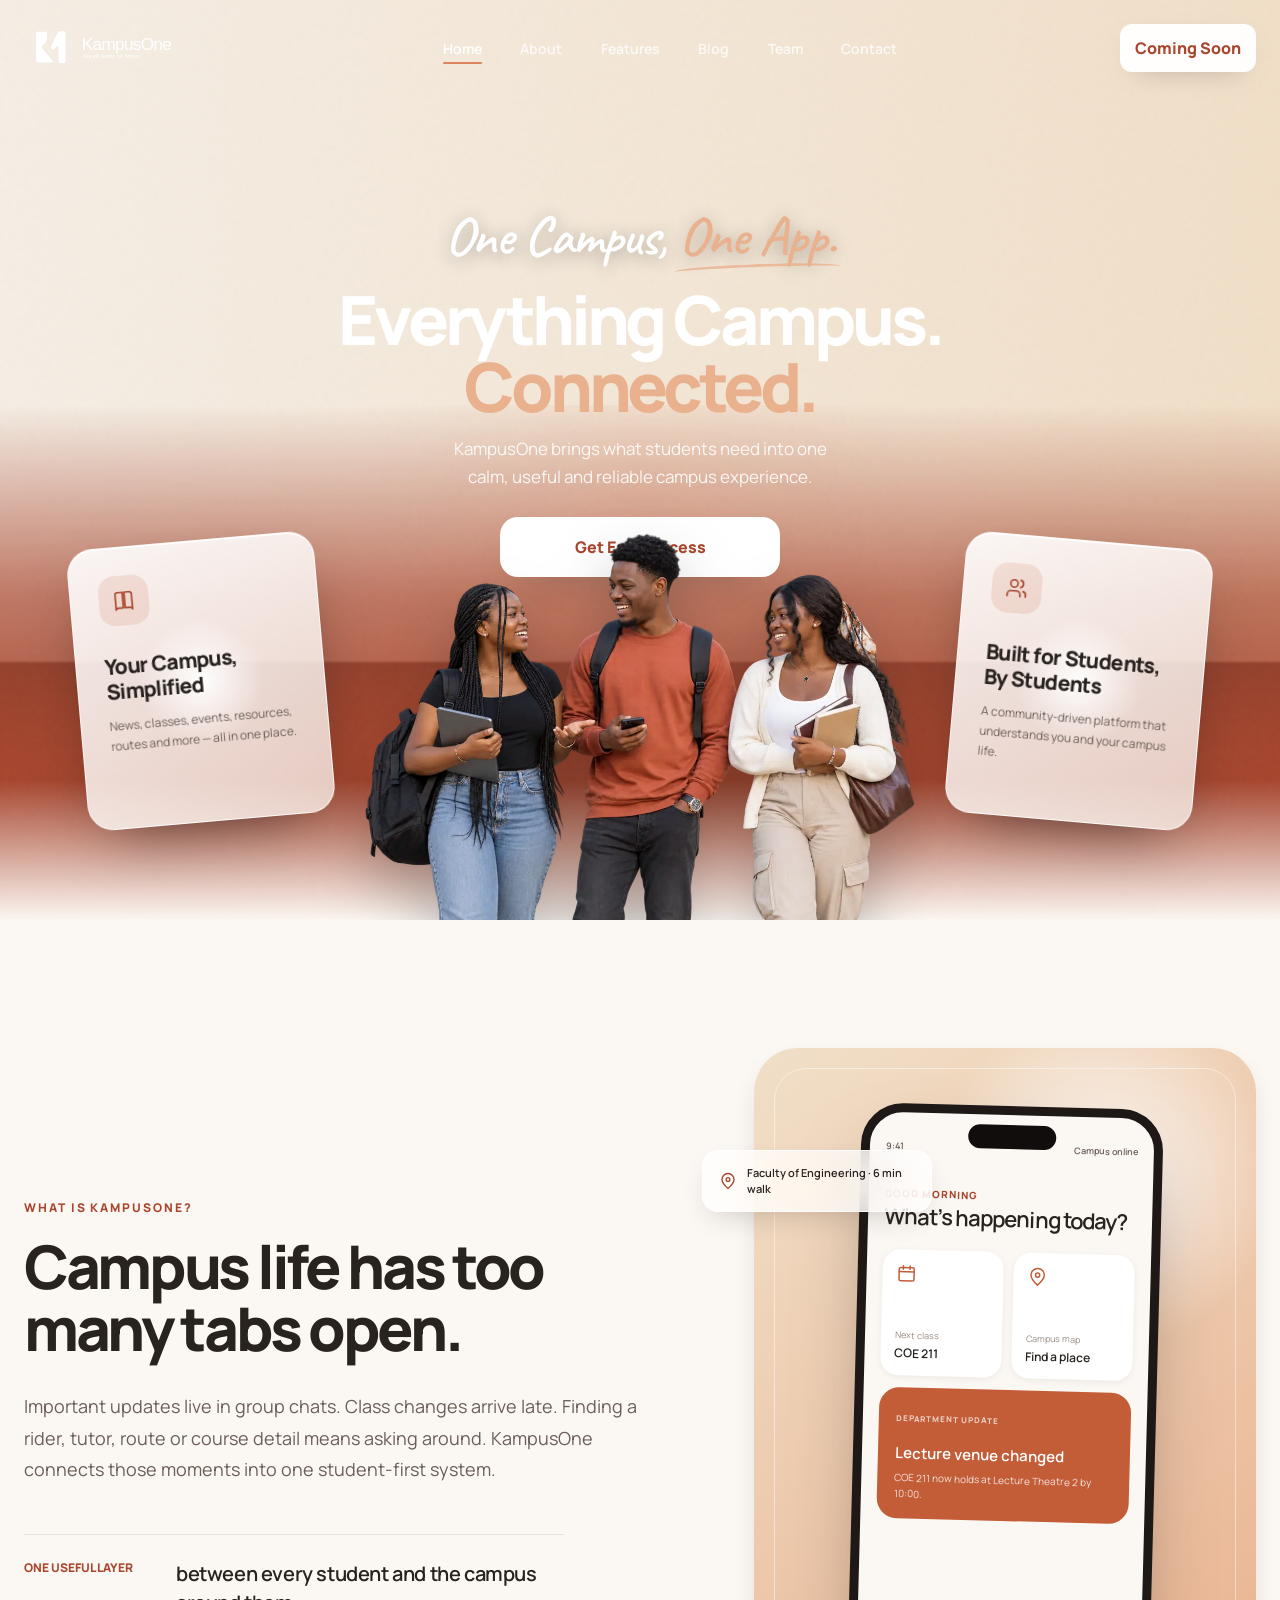
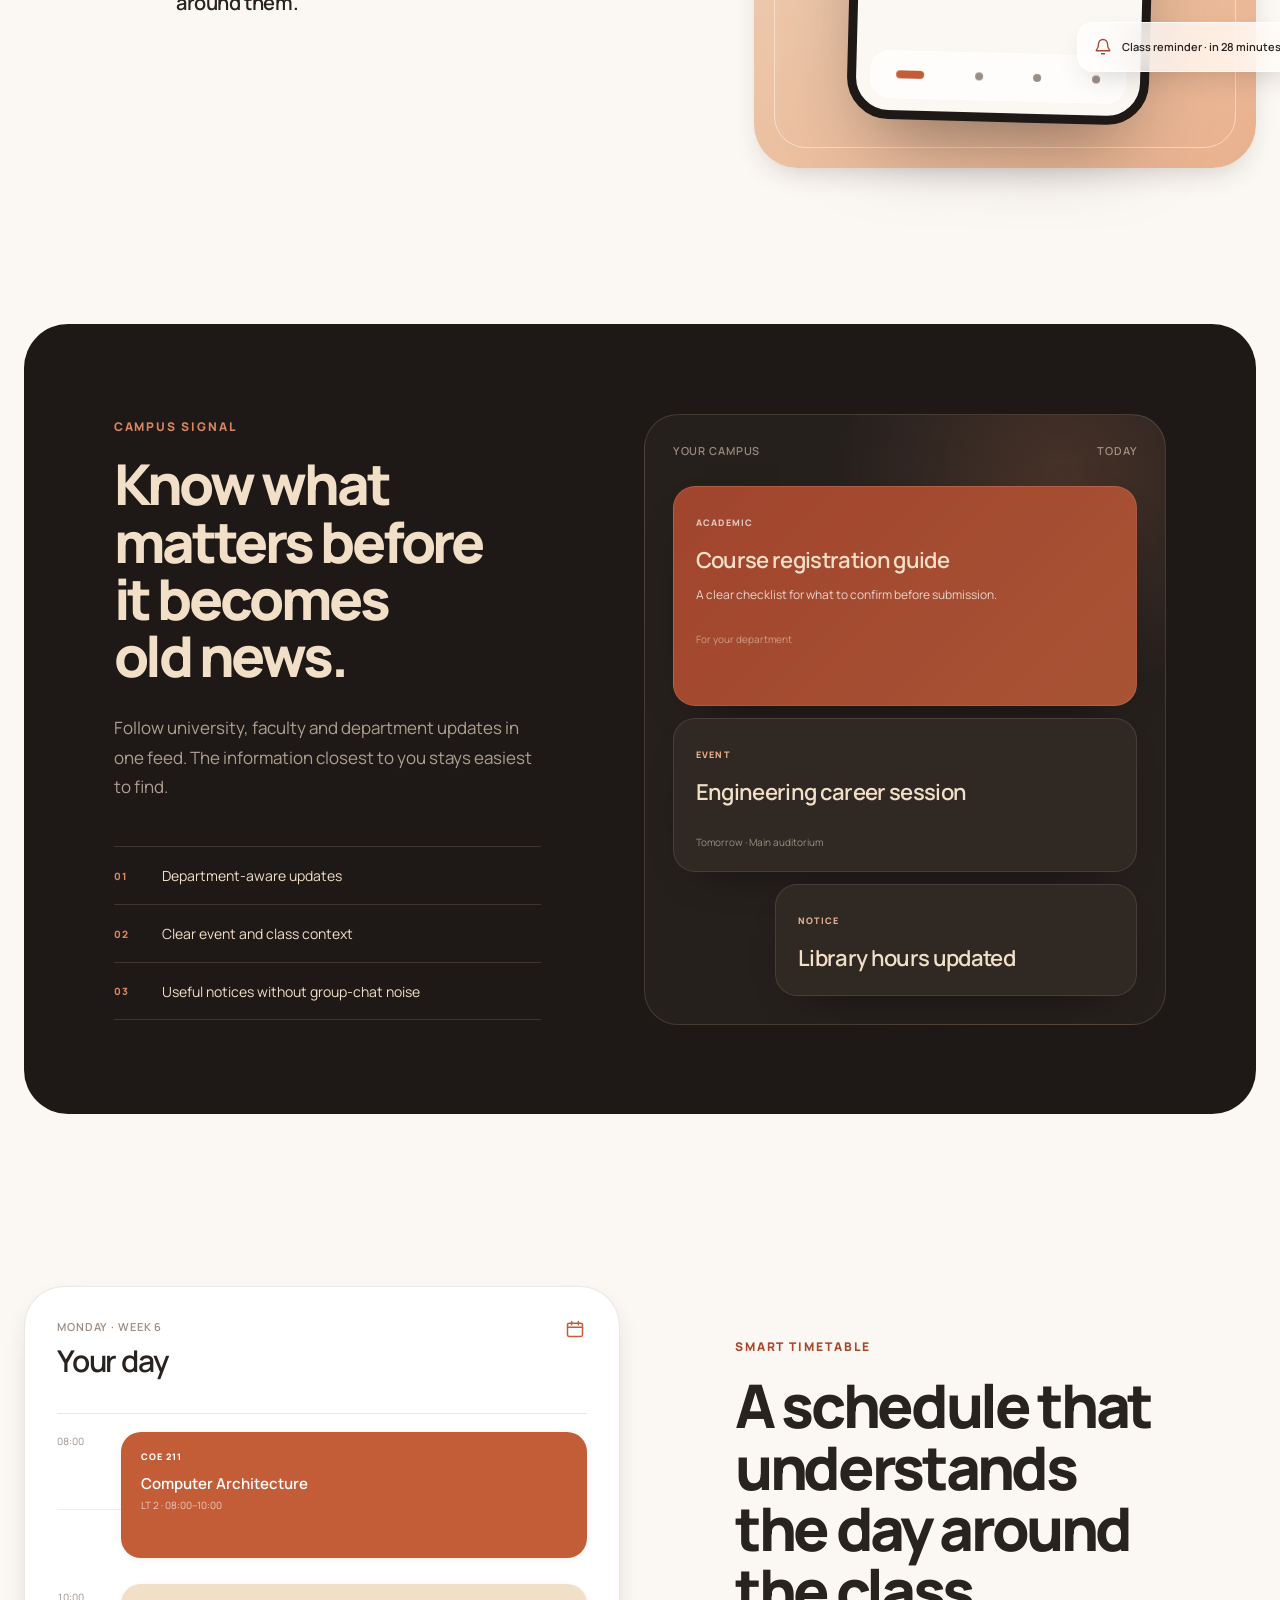
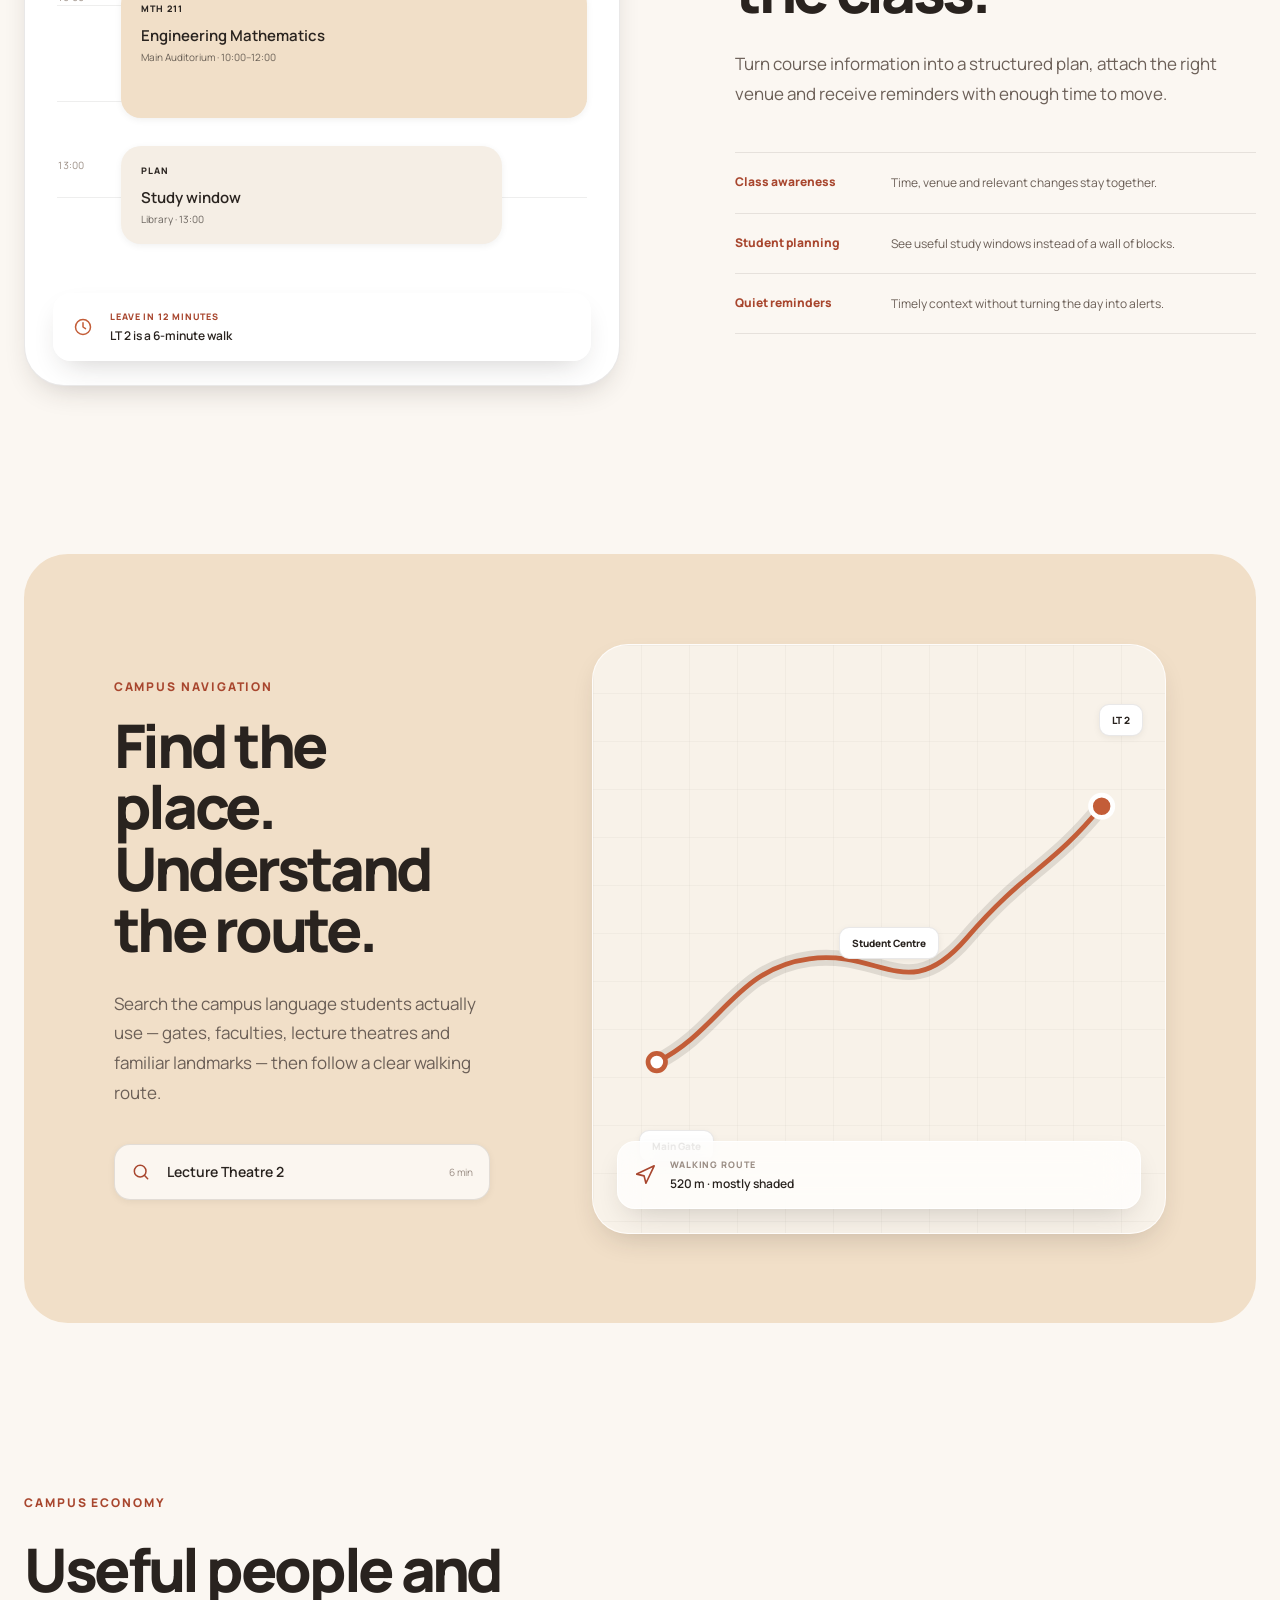
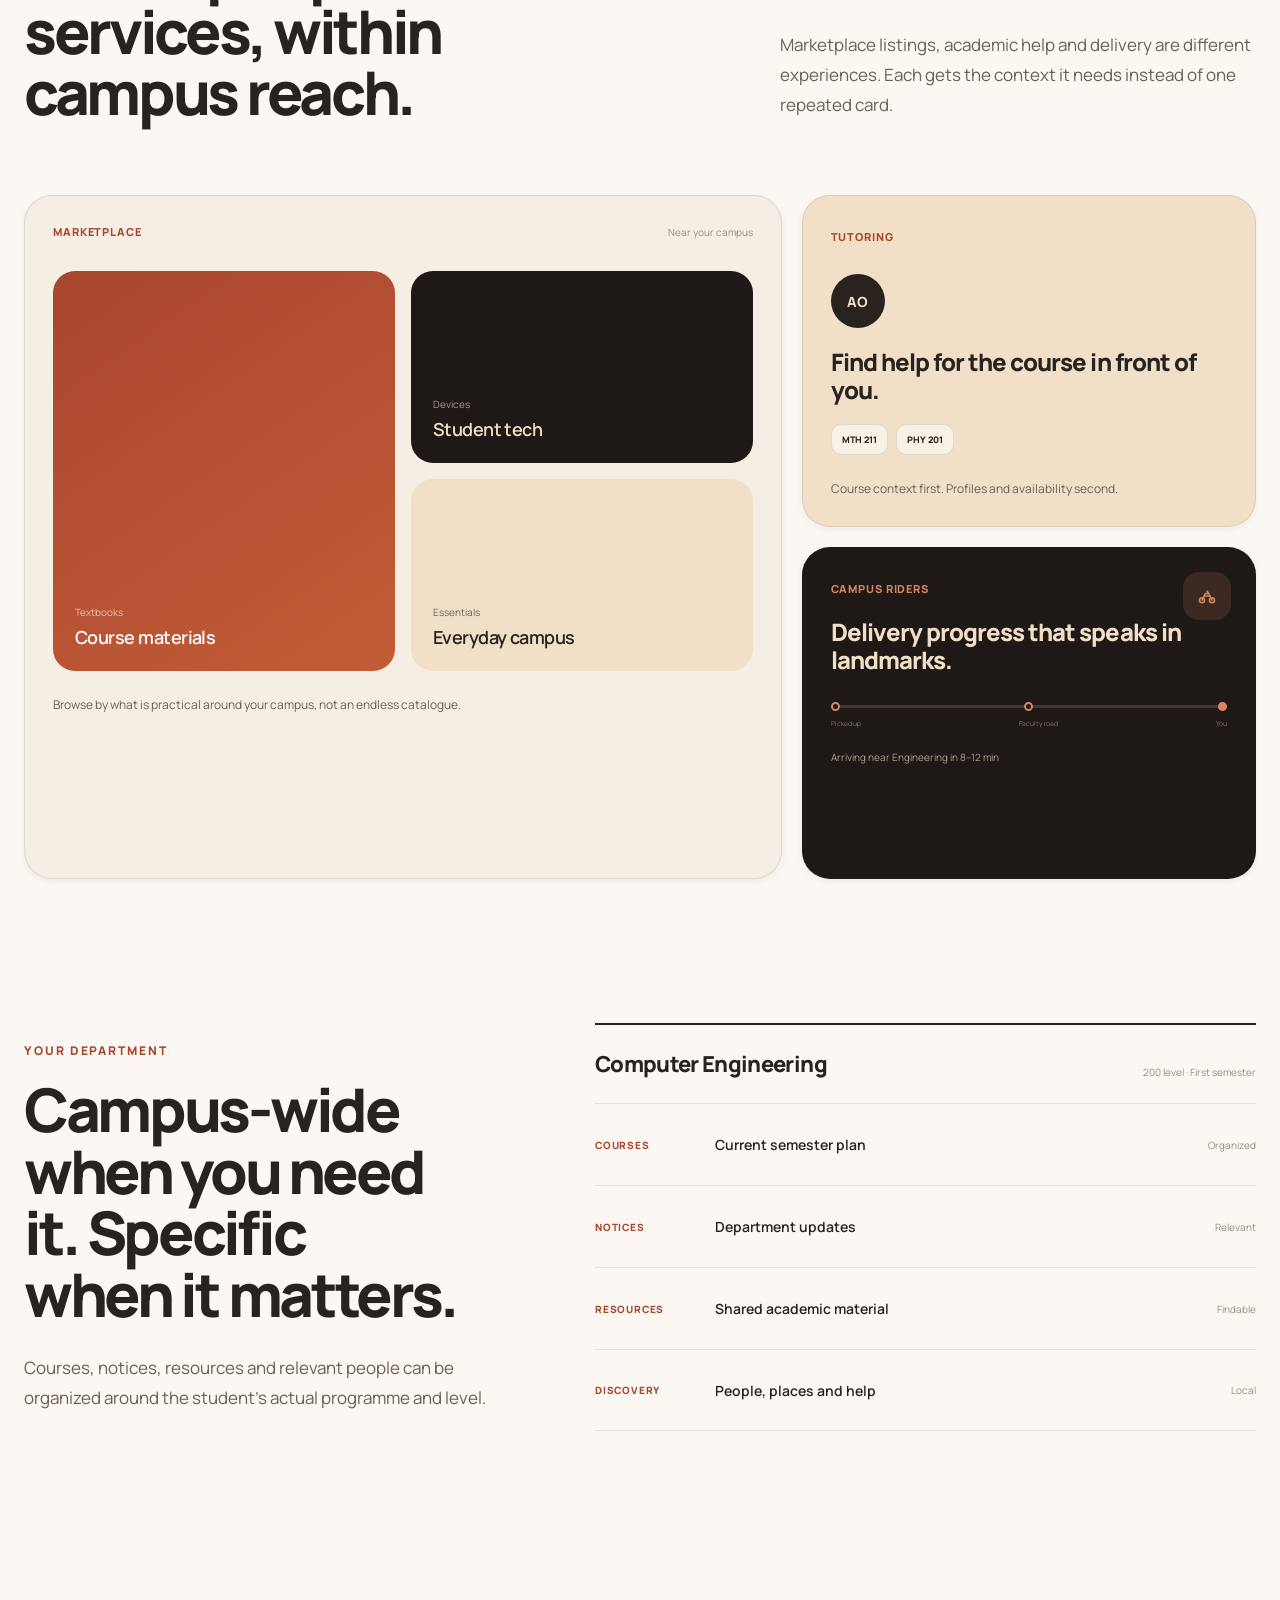
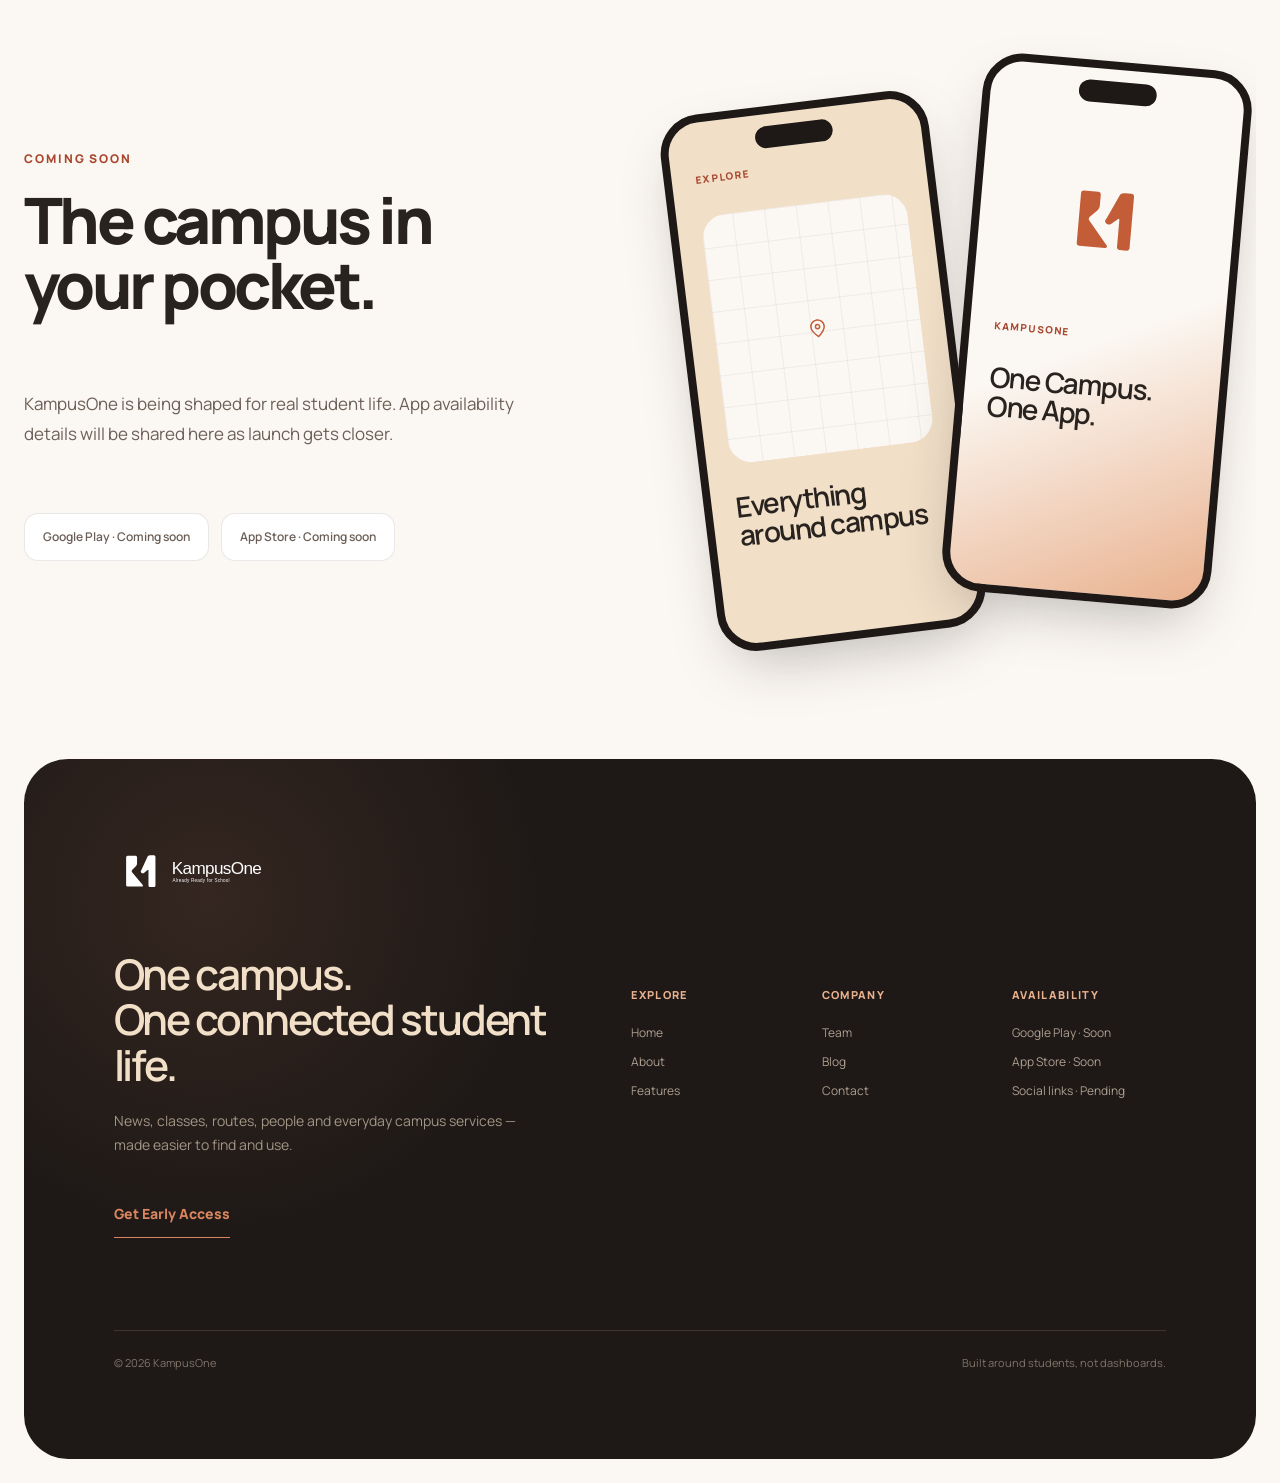
==== commit 6df1ce9b: "Redesign KampusOne public website" ====
--- a/index.html
+++ b/index.html
@@ -1,265 +1,313 @@
 <!doctype html>
 <html lang="en">
 <head>
-  <meta charset="UTF-8" />
-  <meta name="viewport" content="width=device-width, initial-scale=1.0" />
-  <meta name="theme-color" content="#FBF7F2" />
-  <meta name="description" content="KampusOne puts the tools students need for university life in one trusted, personalised app." />
-  <meta property="og:title" content="KampusOne — Already Ready for School" />
-  <meta property="og:description" content="Timetable, campus information, CGPA tools, events, tutors, documents and trusted campus services — all in one place." />
-  <title>KampusOne — Already Ready for School</title>
-  <link rel="icon" href="assets/k1-icon.svg" type="image/svg+xml" />
-  <link rel="stylesheet" href="styles.css" />
+  <meta charset="utf-8">
+  <meta name="viewport" content="width=device-width, initial-scale=1">
+  <meta name="theme-color" content="#A8462E">
+  <meta name="description" content="KampusOne connects campus news, classes, routes, services and student life in one calm, useful experience.">
+  <meta property="og:title" content="KampusOne — One Campus, One App.">
+  <meta property="og:description" content="Everything campus. Connected.">
+  <meta property="og:image" content="/assets/images/campus-social.jpg">
+  <title>KampusOne — Everything Campus. Connected.</title>
+  <link rel="icon" href="/assets/brand/K1_symbol_gradient.svg" type="image/svg+xml">
+  <link rel="stylesheet" href="/styles.css">
+  <script src="/script.js" defer></script>
 </head>
 <body>
-  <div class="noise" aria-hidden="true"></div>
-
-  <header class="site-header" id="top">
-    <div class="container nav-wrap">
-      <a class="brand" href="#top" aria-label="KampusOne home">
-        <img src="assets/kampusone-logo.svg" alt="KampusOne — Already Ready for School" />
-      </a>
-
-      <button class="menu-button" type="button" aria-label="Open navigation" aria-expanded="false">
-        <span></span><span></span>
-      </button>
-
-      <nav class="desktop-nav" aria-label="Main navigation">
-        <a href="#product">Product</a>
-        <a href="#why">Why KampusOne</a>
-        <a href="#story">Our story</a>
-        <a href="#team">Team</a>
+  <a class="skip-link" href="#main-content">Skip to content</a>
+  <main id="main-content">
+    <section class="hero" id="home" aria-labelledby="hero-title">
+      <div class="hero-media" aria-hidden="true">
+        <div class="progressive-media hero-campus-frame" data-progressive>
+          <span class="progressive-skeleton"></span>
+          <img class="hero-campus" src="/assets/images/campus-hero.webp" alt="" fetchpriority="high" decoding="async">
+        </div>
+        <div class="hero-sky-wash"></div>
+        <div class="hero-brand-wash"></div>
+        <div class="hero-grain"></div>
+      </div>
+
+      <header class="site-header site-header-home">
+        <a class="brand-link" href="/" aria-label="KampusOne home">
+          <img src="/assets/brand/KampusOne_horizontal_white.svg" alt="KampusOne">
+        </a>
+        <nav class="desktop-nav" aria-label="Primary navigation">
+          <a class="is-active" href="/" aria-current="page">Home</a>
+          <a href="/about/">About</a>
+          <a href="/#experience">Features</a>
+          <a href="/blog/">Blog</a>
+          <a href="/team/">Team</a>
+          <a href="/contact/">Contact</a>
+        </nav>
+        <a class="coming-action" href="#launch">Coming Soon</a>
+        <button class="mobile-menu-trigger" type="button" aria-label="Open navigation" aria-expanded="false" data-menu-open>
+          <svg class="icon" viewBox="0 0 24 24" aria-hidden="true"><path d="M4 7h16M4 12h16M4 17h16"/></svg>
+        </button>
+      </header>
+
+      <div class="hero-copy">
+        <p class="hero-script">One Campus, <span>One App.</span></p>
+        <h1 id="hero-title">Everything Campus.<span>Connected.</span></h1>
+        <p class="hero-support">KampusOne brings what students need into one calm, useful and reliable campus experience.</p>
+        <a class="hero-cta" href="#launch">Get Early Access</a>
+      </div>
+
+      <div class="hero-card hero-card-left">
+        <article class="tilt-card" data-tilt>
+          <span class="hero-card-icon" aria-hidden="true">
+            <svg class="icon" viewBox="0 0 24 24"><path d="M3 5.5A2.5 2.5 0 0 1 5.5 3H11v17H5.5A2.5 2.5 0 0 0 3 22zM21 5.5A2.5 2.5 0 0 0 18.5 3H13v17h5.5A2.5 2.5 0 0 1 21 22z"/></svg>
+          </span>
+          <h2>Your Campus,<br>Simplified</h2>
+          <p>News, classes, events, resources, routes and more — all in one place.</p>
+        </article>
+      </div>
+
+      <div class="hero-card hero-card-right">
+        <article class="tilt-card" data-tilt data-tilt-reverse>
+          <span class="hero-card-icon" aria-hidden="true">
+            <svg class="icon" viewBox="0 0 24 24"><path d="M16 21v-2a4 4 0 0 0-4-4H6a4 4 0 0 0-4 4v2M9 11a4 4 0 1 0 0-8 4 4 0 0 0 0 8M22 21v-2a4 4 0 0 0-3-3.87M16 3.13a4 4 0 0 1 0 7.75"/></svg>
+          </span>
+          <h2>Built for Students,<br>By Students</h2>
+          <p>A community-driven platform that understands you and your campus life.</p>
+        </article>
+      </div>
+
+      <img class="hero-students" src="/assets/images/hero-students.webp" alt="Three university students talking together" fetchpriority="high" decoding="async">
+      <div class="hero-bottom-rule" aria-hidden="true"></div>
+    </section>
+
+    <section class="story-section section-shell reveal-section" id="about">
+      <div class="story-copy">
+        <p class="section-kicker">What is KampusOne?</p>
+        <h2>Campus life has too many tabs open.</h2>
+        <p class="story-lead">Important updates live in group chats. Class changes arrive late. Finding a rider, tutor, route or course detail means asking around. KampusOne connects those moments into one student-first system.</p>
+        <div class="story-principle">
+          <span>One useful layer</span>
+          <p>between every student and the campus around them.</p>
+        </div>
+      </div>
+
+      <div class="product-stage" aria-label="KampusOne mobile product preview">
+        <div class="stage-note stage-note-top">
+          <svg class="icon" viewBox="0 0 24 24" aria-hidden="true"><path d="M20 10c0 5-8 12-8 12S4 15 4 10a8 8 0 1 1 16 0z"/><circle cx="12" cy="10" r="2.5"/></svg>
+          <span>Faculty of Engineering · 6 min walk</span>
+        </div>
+        <div class="phone-shell">
+          <div class="phone-island"></div>
+          <div class="phone-status"><span>9:41</span><span>Campus online</span></div>
+          <div class="phone-greeting"><span>Good morning</span><strong>What’s happening today?</strong></div>
+          <div class="phone-quick-grid">
+            <div>
+              <svg class="icon" viewBox="0 0 24 24" aria-hidden="true"><rect x="3" y="5" width="18" height="16" rx="2"/><path d="M16 3v4M8 3v4M3 10h18"/></svg>
+              <span>Next class</span><strong>COE 211</strong>
+            </div>
+            <div>
+              <svg class="icon" viewBox="0 0 24 24" aria-hidden="true"><path d="M20 10c0 5-8 12-8 12S4 15 4 10a8 8 0 1 1 16 0z"/><circle cx="12" cy="10" r="2.5"/></svg>
+              <span>Campus map</span><strong>Find a place</strong>
+            </div>
+          </div>
+          <div class="phone-update">
+            <span class="phone-label">DEPARTMENT UPDATE</span>
+            <strong>Lecture venue changed</strong>
+            <p>COE 211 now holds at Lecture Theatre 2 by 10:00.</p>
+          </div>
+          <div class="phone-nav" aria-hidden="true"><span class="is-active"></span><span></span><span></span><span></span></div>
+        </div>
+        <div class="stage-note stage-note-bottom">
+          <svg class="icon" viewBox="0 0 24 24" aria-hidden="true"><path d="M18 8a6 6 0 0 0-12 0c0 7-3 7-3 9h18c0-2-3-2-3-9M10 21h4"/></svg>
+          <span>Class reminder · in 28 minutes</span>
+        </div>
+      </div>
+    </section>
+
+    <section class="signal-section" id="experience">
+      <div class="signal-shell section-shell">
+        <div class="signal-copy">
+          <p class="section-kicker section-kicker-light">Campus signal</p>
+          <h2>Know what matters before it becomes old news.</h2>
+          <p>Follow university, faculty and department updates in one feed. The information closest to you stays easiest to find.</p>
+          <ul class="signal-list" aria-label="News experience highlights">
+            <li><span>01</span>Department-aware updates</li>
+            <li><span>02</span>Clear event and class context</li>
+            <li><span>03</span>Useful notices without group-chat noise</li>
+          </ul>
+        </div>
+        <div class="feed-stage" aria-label="Campus news feed preview">
+          <div class="feed-topline"><span>Your campus</span><span>Today</span></div>
+          <article class="feed-card feed-card-featured">
+            <span>ACADEMIC</span><h3>Course registration guide</h3>
+            <p>A clear checklist for what to confirm before submission.</p><small>For your department</small>
+          </article>
+          <article class="feed-card"><span>EVENT</span><h3>Engineering career session</h3><small>Tomorrow · Main auditorium</small></article>
+          <article class="feed-card feed-card-compact"><span>NOTICE</span><h3>Library hours updated</h3></article>
+        </div>
+      </div>
+    </section>
+
+    <section class="schedule-story section-shell reveal-section">
+      <div class="schedule-visual" aria-label="Smart timetable preview">
+        <div class="schedule-head">
+          <div><span>Monday · Week 6</span><strong>Your day</strong></div>
+          <svg class="icon" viewBox="0 0 24 24" aria-hidden="true"><rect x="3" y="5" width="18" height="16" rx="2"/><path d="M16 3v4M8 3v4M3 10h18"/></svg>
+        </div>
+        <div class="schedule-grid">
+          <span class="schedule-time time-one">08:00</span>
+          <span class="schedule-time time-two">10:00</span>
+          <span class="schedule-time time-three">13:00</span>
+          <article class="class-block class-block-one"><small>COE 211</small><strong>Computer Architecture</strong><span>LT 2 · 08:00–10:00</span></article>
+          <article class="class-block class-block-two"><small>MTH 211</small><strong>Engineering Mathematics</strong><span>Main Auditorium · 10:00–12:00</span></article>
+          <article class="class-block class-block-three"><small>PLAN</small><strong>Study window</strong><span>Library · 13:00</span></article>
+        </div>
+        <div class="schedule-reminder">
+          <svg class="icon" viewBox="0 0 24 24" aria-hidden="true"><circle cx="12" cy="12" r="9"/><path d="M12 7v5l3 2"/></svg>
+          <div><span>LEAVE IN 12 MINUTES</span><strong>LT 2 is a 6-minute walk</strong></div>
+        </div>
+      </div>
+      <div class="schedule-copy">
+        <p class="section-kicker">Smart timetable</p>
+        <h2>A schedule that understands the day around the class.</h2>
+        <p>Turn course information into a structured plan, attach the right venue and receive reminders with enough time to move.</p>
+        <dl class="feature-ledger">
+          <div><dt>Class awareness</dt><dd>Time, venue and relevant changes stay together.</dd></div>
+          <div><dt>Student planning</dt><dd>See useful study windows instead of a wall of blocks.</dd></div>
+          <div><dt>Quiet reminders</dt><dd>Timely context without turning the day into alerts.</dd></div>
+        </dl>
+      </div>
+    </section>
+
+    <section class="movement-story reveal-section">
+      <div class="movement-inner section-shell">
+        <div class="movement-copy">
+          <p class="section-kicker">Campus navigation</p>
+          <h2>Find the place. Understand the route.</h2>
+          <p>Search the campus language students actually use — gates, faculties, lecture theatres and familiar landmarks — then follow a clear walking route.</p>
+          <div class="movement-search">
+            <svg class="icon" viewBox="0 0 24 24" aria-hidden="true"><circle cx="11" cy="11" r="7"/><path d="m20 20-4-4"/></svg>
+            <span>Lecture Theatre 2</span><small>6 min</small>
+          </div>
+        </div>
+        <div class="campus-map" aria-label="Illustrated campus walking route">
+          <div class="map-grid" aria-hidden="true"></div>
+          <svg viewBox="0 0 640 500" role="img" aria-label="Walking route from Main Gate to Lecture Theatre 2">
+            <path class="map-path map-path-muted" d="M40 420 C120 380 140 302 232 290 S356 350 430 264 S536 176 600 98"/>
+            <path class="map-path map-path-route" d="M40 420 C120 380 140 302 232 290 S356 350 430 264 S536 176 600 98"/>
+            <circle cx="40" cy="420" r="11" class="map-node"/>
+            <circle cx="600" cy="98" r="14" class="map-node map-node-end"/>
+          </svg>
+          <span class="map-label map-label-gate">Main Gate</span>
+          <span class="map-label map-label-centre">Student Centre</span>
+          <span class="map-label map-label-lt">LT 2</span>
+          <div class="map-route-card">
+            <svg class="icon" viewBox="0 0 24 24" aria-hidden="true"><path d="m3 11 19-9-9 19-2-8z"/></svg>
+            <div><span>Walking route</span><strong>520 m · mostly shaded</strong></div>
+          </div>
+        </div>
+      </div>
+    </section>
+
+    <section class="campus-economy section-shell reveal-section">
+      <div class="economy-heading">
+        <p class="section-kicker">Campus economy</p>
+        <h2>Useful people and services, within campus reach.</h2>
+        <p>Marketplace listings, academic help and delivery are different experiences. Each gets the context it needs instead of one repeated card.</p>
+      </div>
+      <div class="economy-layout">
+        <article class="marketplace-preview">
+          <div class="preview-topline"><span>Marketplace</span><small>Near your campus</small></div>
+          <div class="product-ribbon">
+            <div class="product-tile product-tile-one"><span>Textbooks</span><strong>Course materials</strong></div>
+            <div class="product-tile product-tile-two"><span>Devices</span><strong>Student tech</strong></div>
+            <div class="product-tile product-tile-three"><span>Essentials</span><strong>Everyday campus</strong></div>
+          </div>
+          <p>Browse by what is practical around your campus, not an endless catalogue.</p>
+        </article>
+        <article class="tutor-preview">
+          <span class="preview-label">Tutoring</span>
+          <div class="tutor-avatar">AO</div>
+          <h3>Find help for the course in front of you.</h3>
+          <div class="tutor-subjects"><span>MTH 211</span><span>PHY 201</span></div>
+          <p>Course context first. Profiles and availability second.</p>
+        </article>
+        <article class="rider-preview">
+          <div class="rider-route-icon"><svg class="icon" viewBox="0 0 24 24" aria-hidden="true"><circle cx="6" cy="17" r="3"/><circle cx="18" cy="17" r="3"/><path d="m6 17 4-8h4l4 8M9 12h7M14 9l-2-3"/></svg></div>
+          <span class="preview-label">Campus riders</span>
+          <h3>Delivery progress that speaks in landmarks.</h3>
+          <div class="rider-progress"><span></span><span></span><span></span></div>
+          <div class="rider-stops"><small>Picked up</small><small>Faculty road</small><small>You</small></div>
+          <p>Arriving near Engineering in 8–12 min</p>
+        </article>
+      </div>
+    </section>
+
+    <section class="department-story section-shell reveal-section">
+      <div class="department-copy">
+        <p class="section-kicker">Your department</p>
+        <h2>Campus-wide when you need it. Specific when it matters.</h2>
+        <p>Courses, notices, resources and relevant people can be organized around the student’s actual programme and level.</p>
+      </div>
+      <div class="department-board">
+        <div class="department-board-head"><span>Computer Engineering</span><small>200 level · First semester</small></div>
+        <div class="department-row"><span>Courses</span><strong>Current semester plan</strong><small>Organized</small></div>
+        <div class="department-row"><span>Notices</span><strong>Department updates</strong><small>Relevant</small></div>
+        <div class="department-row"><span>Resources</span><strong>Shared academic material</strong><small>Findable</small></div>
+        <div class="department-row"><span>Discovery</span><strong>People, places and help</strong><small>Local</small></div>
+      </div>
+    </section>
+
+    <section class="launch-teaser section-shell reveal-section" id="launch">
+      <div><p class="section-kicker">Coming soon</p><h2>The campus in your pocket.</h2></div>
+      <p>KampusOne is being shaped for real student life. App availability details will be shared here as launch gets closer.</p>
+      <div class="store-row" aria-label="Future app availability">
+        <span>Google Play · Coming soon</span><span>App Store · Coming soon</span>
+      </div>
+      <div class="launch-devices" aria-label="KampusOne app previews">
+        <div class="launch-phone launch-phone-back">
+          <span class="launch-phone-label">Explore</span>
+          <div class="launch-map-mini"><svg class="icon" viewBox="0 0 24 24" aria-hidden="true"><path d="M20 10c0 5-8 12-8 12S4 15 4 10a8 8 0 1 1 16 0z"/><circle cx="12" cy="10" r="2.5"/></svg></div>
+          <strong>Everything around campus</strong>
+        </div>
+        <div class="launch-phone launch-phone-front">
+          <img src="/assets/brand/K1_symbol_terracotta.svg" alt="">
+          <span class="launch-phone-label">KampusOne</span>
+          <strong>One Campus.<br>One App.</strong>
+        </div>
+      </div>
+    </section>
+
+    <footer class="site-footer" id="contact">
+      <div class="footer-card">
+        <div class="footer-intro">
+          <img src="/assets/brand/KampusOne_horizontal_white.svg" alt="KampusOne">
+          <h2>One campus.<br>One connected student life.</h2>
+          <p>News, classes, routes, people and everyday campus services — made easier to find and use.</p>
+          <a class="footer-early-link" href="#launch">Get Early Access</a>
+        </div>
+        <div class="footer-links">
+          <div><h3>Explore</h3><a href="/">Home</a><a href="/about/">About</a><a href="/#experience">Features</a></div>
+          <div><h3>Company</h3><a href="/team/">Team</a><a href="/blog/">Blog</a><a href="/contact/">Contact</a></div>
+          <div><h3>Availability</h3><span>Google Play · Soon</span><span>App Store · Soon</span><span>Social links · Pending</span></div>
+        </div>
+        <div class="footer-bottom"><span>© <span data-current-year>2026</span> KampusOne</span><span>Built around students, not dashboards.</span></div>
+      </div>
+    </footer>
+  </main>
+
+  <div class="mobile-nav-shell" aria-hidden="true" data-menu-shell>
+    <div class="mobile-nav-panel" role="dialog" aria-modal="true" aria-label="Mobile navigation">
+      <div class="mobile-menu-header">
+        <img src="/assets/brand/KampusOne_horizontal_ink.svg" alt="KampusOne">
+        <button class="menu-close" type="button" aria-label="Close navigation" data-menu-close>
+          <svg class="icon" viewBox="0 0 24 24" aria-hidden="true"><path d="M6 6l12 12M18 6 6 18"/></svg>
+        </button>
+        <p class="mobile-menu-title">Explore KampusOne</p>
+        <p class="mobile-menu-description">One connected view of campus life.</p>
+      </div>
+      <nav class="mobile-nav" aria-label="Mobile navigation">
+        <a href="/"><span>01</span>Home</a><a href="/about/"><span>02</span>About</a><a href="/#experience"><span>03</span>Features</a>
+        <a href="/blog/"><span>04</span>Blog</a><a href="/team/"><span>05</span>Team</a><a href="/contact/"><span>06</span>Contact</a>
       </nav>
-
-      <a class="nav-cta" href="#download">Get the app</a>
+      <div class="mobile-menu-foot"><span>Made for the rhythm of student life.</span></div>
     </div>
-
-    <nav class="mobile-nav" aria-label="Mobile navigation">
-      <a href="#product">Product</a>
-      <a href="#why">Why KampusOne</a>
-      <a href="#story">Our story</a>
-      <a href="#team">Team</a>
-      <a href="#download">Get the app</a>
-    </nav>
-  </header>
-
-  <main>
-    <section class="hero section-pad">
-      <div class="hero-orb hero-orb-a" aria-hidden="true"></div>
-      <div class="hero-orb hero-orb-b" aria-hidden="true"></div>
-      <div class="container hero-grid">
-        <div class="hero-copy reveal">
-          <div class="eyebrow"><span></span> Built for university life</div>
-          <h1>Everything students need, <em>already ready.</em></h1>
-          <p class="hero-lead">KampusOne brings your timetable, campus information, academic tools, events, tutors, documents and trusted student services into one personalised app.</p>
-
-          <div class="store-row" aria-label="App download links">
-            <a class="store-button" href="#download" data-store="apple">
-              <svg viewBox="0 0 24 24" aria-hidden="true"><path d="M17.05 20.28c-.98.95-2.05.8-3.08.35-1.09-.46-2.09-.48-3.24 0-1.44.62-2.2.44-3.06-.35C2.79 15.25 3.51 7.59 9.05 7.31c1.33.07 2.26.73 3.04.78 1.17-.24 2.29-.93 3.54-.84 1.5.12 2.63.71 3.38 1.8-3.09 1.85-2.36 5.92.48 7.06-.57 1.5-1.31 2.99-2.44 4.17ZM12.03 7.25C11.88 5.02 13.69 3.18 15.77 3c.29 2.58-2.34 4.5-3.74 4.25Z"/></svg>
-              <span><small>Download on the</small>App Store</span>
-            </a>
-            <a class="store-button" href="#download" data-store="play">
-              <svg viewBox="0 0 24 24" aria-hidden="true"><path d="M3.61 1.81 13.47 12l-9.86 10.19a2.4 2.4 0 0 1-.61-1.61V3.42c0-.61.22-1.17.61-1.61Zm11.2 11.58 2.76 2.86-10.5 6.02 7.74-8.88Zm4.12-4.28 3.02 1.73c1.4.8 1.4 1.52 0 2.32l-3.03 1.74-2.94-3.05 2.95-2.74ZM7.07 1.73l10.51 6.03-2.77 2.85-7.74-8.88Z"/></svg>
-              <span><small>GET IT ON</small>Google Play</span>
-            </a>
-          </div>
-
-          <div class="hero-note">
-            <div class="avatar-stack" aria-hidden="true"><span>G</span><span>K1</span><span>+</span></div>
-            <p>Starting at the University of Benin.<br><strong>Built with students, for students.</strong></p>
-          </div>
-        </div>
-
-        <div class="hero-visual reveal" aria-label="KampusOne mobile app preview">
-          <div class="floating-pill pill-one"><span class="pulse-dot"></span> Next class in 20 mins</div>
-          <div class="floating-pill pill-two">3.72 <small>CGPA</small></div>
-          <div class="phone phone-back">
-            <div class="phone-screen feed-screen">
-              <div class="status-bar"><span>9:41</span><span>● ● ●</span></div>
-              <div class="screen-top"><div><small>Campus feed</small><h3>What’s happening</h3></div><b>◉</b></div>
-              <div class="feed-card orange"><small>ACADEMICS</small><h4>Course registration closes Friday</h4><p>Computer Engineering · 2h ago</p></div>
-              <div class="feed-card cream"><small>EVENTS</small><h4>Engineering students’ mixer</h4><p>Hall 2 Car Park · Tomorrow</p></div>
-              <div class="feed-card dark"><small>OPPORTUNITY</small><h4>Student developer internship</h4><p>Verified listing</p></div>
-            </div>
-          </div>
-          <div class="phone phone-front">
-            <div class="phone-screen home-screen">
-              <div class="status-bar"><span>9:41</span><span>● ● ●</span></div>
-              <div class="screen-top"><div><small>Good morning,</small><h3>Gideon</h3></div><div class="mini-avatar">G</div></div>
-              <div class="next-class">
-                <div><small>NEXT CLASS</small><h4>CPE 112 — Lab</h4><p>Engineering Block · 10:00 AM</p></div>
-                <div class="time-badge">20<span>min</span></div>
-              </div>
-              <div class="metric-grid">
-                <div><span>3.72</span><small>CGPA</small></div>
-                <div><span>12</span><small>Saved PDFs</small></div>
-                <div><span>5</span><small>Campus alerts</small></div>
-              </div>
-              <div class="section-label"><b>Quick actions</b><span>View all</span></div>
-              <div class="quick-grid">
-                <div><i>▦</i><span>Timetable</span></div><div><i>⌖</i><span>Campus</span></div>
-                <div><i>ƒ</i><span>CGPA</span></div><div><i>✦</i><span>Study AI</span></div>
-              </div>
-              <div class="today-card"><div class="today-icon">✓</div><div><small>YOU’RE ON TRACK</small><h4>Already ready for school?</h4></div></div>
-              <div class="bottom-nav"><span>⌂<small>Home</small></span><span>◫<small>Feed</small></span><span>⌖<small>Campus</small></span><span>○<small>Profile</small></span></div>
-            </div>
-          </div>
-        </div>
-      </div>
-      <div class="container hero-strip reveal">
-        <span>Timetable</span><i>•</i><span>Campus maps</span><i>•</i><span>CGPA</span><i>•</i><span>Events</span><i>•</i><span>Tutors</span><i>•</i><span>PDFs</span><i>•</i><span>Student services</span>
-      </div>
-    </section>
-
-    <section class="product section-pad" id="product">
-      <div class="container">
-        <div class="section-head reveal">
-          <div><span class="section-kicker">ONE STUDENT APP</span><h2>Your whole campus day,<br>in one calm place.</h2></div>
-          <p>University life is already demanding. KampusOne removes the extra work of searching through group chats, scattered PDFs, noticeboards and different apps just to know what comes next.</p>
-        </div>
-
-        <div class="feature-bento">
-          <article class="feature-card feature-large terracotta reveal">
-            <div class="feature-number">01</div>
-            <div class="feature-content"><span>PLAN</span><h3>Know your day before it begins.</h3><p>Build your timetable, receive class and deadline reminders, and keep your academic week organised.</p></div>
-            <div class="mini-ui timetable-ui">
-              <div class="mini-ui-head"><b>Today</b><span>Thursday, 30 July</span></div>
-              <div class="class-row active"><time>10:00</time><div><b>CPE 112</b><small>Engineering Block</small></div><span>Lab</span></div>
-              <div class="class-row"><time>1:00</time><div><b>MTH 102</b><small>Lecture Theatre</small></div><span>Class</span></div>
-              <div class="class-row"><time>4:00</time><div><b>Study block</b><small>Personal reminder</small></div><span>Focus</span></div>
-            </div>
-          </article>
-
-          <article class="feature-card cream reveal">
-            <div class="feature-number">02</div>
-            <div class="feature-content"><span>UNDERSTAND</span><h3>Your campus, explained.</h3><p>Find buildings, departments, contacts, rules and verified information without asking five different people.</p></div>
-            <div class="map-art" aria-hidden="true"><span class="road r1"></span><span class="road r2"></span><span class="road r3"></span><i class="pin p1">K1</i><i class="pin p2"></i><i class="pin p3"></i></div>
-          </article>
-
-          <article class="feature-card ink reveal">
-            <div class="feature-number">03</div>
-            <div class="feature-content"><span>PROGRESS</span><h3>See how your results add up.</h3><p>Calculate GPA and CGPA, simulate future results and understand the path to your academic goal.</p></div>
-            <div class="grade-ring"><div><strong>3.72</strong><span>Current CGPA</span></div></div>
-          </article>
-
-          <article class="feature-card sand reveal">
-            <div class="feature-number">04</div>
-            <div class="feature-content"><span>CONNECT</span><h3>Trusted people and services.</h3><p>Discover verified tutors, student vendors, opportunities and campus services with clearer identity and reviews.</p></div>
-            <div class="people-list"><div><span>AO</span><p><b>Ada Osas</b><small>Verified mathematics tutor</small></p><i>4.9</i></div><div><span>KM</span><p><b>K1 Merch</b><small>Verified campus vendor</small></p><i>4.8</i></div></div>
-          </article>
-
-          <article class="feature-card feature-wide peach reveal">
-            <div class="feature-number">05</div>
-            <div class="feature-content"><span>STAY INFORMED</span><h3>News that actually belongs to your campus.</h3><p>Receive useful, targeted updates for your university, faculty, department and level — with sources, dates and corrections.</p></div>
-            <div class="news-ticker"><div><b>Just in</b><span>Engineering faculty timetable update</span><time>4m</time></div><div><b>Opportunity</b><span>Applications open for student founders</span><time>1h</time></div><div><b>Campus</b><span>New library opening hours published</span><time>3h</time></div></div>
-          </article>
-        </div>
-      </div>
-    </section>
-
-    <section class="why section-pad" id="why">
-      <div class="container why-grid">
-        <div class="sticky-copy reveal">
-          <span class="section-kicker light">WHY KAMPUSONE</span>
-          <h2>School is complex.<br>Your app shouldn’t be.</h2>
-          <p>KampusOne is designed around the reality of African university life: limited time, scattered information, low-trust transactions and the need to make every megabyte count.</p>
-          <a class="text-link" href="#download">See the app <span>↗</span></a>
-        </div>
-        <div class="principle-list">
-          <article class="reveal"><span>01</span><div><h3>Useful every day</h3><p>Students should return for classes, deadlines, news and progress — not only when they need to buy something.</p></div></article>
-          <article class="reveal"><span>02</span><div><h3>Trust is a feature</h3><p>Verified information, visible reviews and clear support processes are designed into the experience.</p></div></article>
-          <article class="reveal"><span>03</span><div><h3>Essential tools stay accessible</h3><p>Core academic and campus utilities are built to remain free and useful to the widest range of students.</p></div></article>
-          <article class="reveal"><span>04</span><div><h3>Local insight, global quality</h3><p>Made around real Nigerian campus needs, with the ambition and standards to serve universities across Africa.</p></div></article>
-        </div>
-      </div>
-    </section>
-
-    <section class="story section-pad" id="story">
-      <div class="container story-grid">
-        <div class="story-art reveal" aria-hidden="true">
-          <div class="poster poster-a"><img src="assets/k1-icon.svg" alt=""><span>FROM CAMPUS<br>TO THE WORLD.</span></div>
-          <div class="poster poster-b"><b>YOU READY<br>FOR SCHOOL?</b><strong>Already.</strong><small>K1</small></div>
-          <div class="poster poster-c"><small>K1 CREW</small><b>Built where<br>the problem lives.</b></div>
-        </div>
-        <div class="story-copy reveal">
-          <span class="section-kicker">OUR STORY</span>
-          <h2>It started with a simple frustration.</h2>
-          <p class="lead-quote">Why should a student need five group chats, three websites and word of mouth just to navigate one school day?</p>
-          <p>KampusOne began as a student-built answer to the everyday confusion around university life: missing information, forgotten deadlines, hard-to-find locations, scattered materials and campus services that are difficult to trust.</p>
-          <p>What started as an idea at the University of Benin grew into a bigger mission — to create a dependable digital layer for university communities across Africa.</p>
-          <div class="story-signature"><span>Gideon</span><small>Founder, KampusOne</small></div>
-        </div>
-      </div>
-    </section>
-
-    <section class="mission section-pad">
-      <div class="container mission-wrap reveal">
-        <p>OUR MISSION</p>
-        <h2>Make university life easier to navigate, safer to transact within and more connected to opportunity.</h2>
-        <div class="mission-meta"><span>Starting at UNIBEN</span><span>Built for Africa</span><span>Designed for daily use</span></div>
-      </div>
-    </section>
-
-    <section class="team section-pad" id="team">
-      <div class="container">
-        <div class="section-head reveal">
-          <div><span class="section-kicker">THE PEOPLE BEHIND K1</span><h2>Built by students who<br>understand the problem.</h2></div>
-          <p>KampusOne is being shaped by a growing student-led team, contributors and campus collaborators who believe university life can be simpler, more organised and more connected.</p>
-        </div>
-        <div class="team-grid">
-          <article class="founder-card reveal">
-            <div class="founder-visual"><div class="founder-initials">G</div><span class="founder-tag">FOUNDER</span></div>
-            <div><h3>Igiehon Aisosa Gideon</h3><p>Founder & Product Builder</p><small>Product vision, experience design and engineering.</small></div>
-          </article>
-          <article class="team-card reveal"><div class="team-icon">✦</div><h3>K1 Product Crew</h3><p>Designing the student experience around actual campus routines, pressures and opportunities.</p></article>
-          <article class="team-card reveal"><div class="team-icon">↗</div><h3>Campus Contributors</h3><p>Students, class representatives and early collaborators helping KampusOne stay accurate and useful.</p></article>
-        </div>
-      </div>
-    </section>
-
-    <section class="download section-pad" id="download">
-      <div class="container download-card reveal">
-        <div class="download-copy">
-          <img class="download-logo" src="assets/k1-icon.svg" alt="KampusOne app icon" />
-          <span class="section-kicker light">ALREADY READY FOR SCHOOL</span>
-          <h2>Your campus life.<br>One app.</h2>
-          <p>Be among the first students to experience a more organised, informed and connected university life.</p>
-          <div class="store-row">
-            <button class="store-button store-trigger" type="button" data-store="apple">
-              <svg viewBox="0 0 24 24" aria-hidden="true"><path d="M17.05 20.28c-.98.95-2.05.8-3.08.35-1.09-.46-2.09-.48-3.24 0-1.44.62-2.2.44-3.06-.35C2.79 15.25 3.51 7.59 9.05 7.31c1.33.07 2.26.73 3.04.78 1.17-.24 2.29-.93 3.54-.84 1.5.12 2.63.71 3.38 1.8-3.09 1.85-2.36 5.92.48 7.06-.57 1.5-1.31 2.99-2.44 4.17ZM12.03 7.25C11.88 5.02 13.69 3.18 15.77 3c.29 2.58-2.34 4.5-3.74 4.25Z"/></svg>
-              <span><small>Download on the</small>App Store</span>
-            </button>
-            <button class="store-button store-trigger" type="button" data-store="play">
-              <svg viewBox="0 0 24 24" aria-hidden="true"><path d="M3.61 1.81 13.47 12l-9.86 10.19a2.4 2.4 0 0 1-.61-1.61V3.42c0-.61.22-1.17.61-1.61Zm11.2 11.58 2.76 2.86-10.5 6.02 7.74-8.88Zm4.12-4.28 3.02 1.73c1.4.8 1.4 1.52 0 2.32l-3.03 1.74-2.94-3.05 2.95-2.74ZM7.07 1.73l10.51 6.03-2.77 2.85-7.74-8.88Z"/></svg>
-              <span><small>GET IT ON</small>Google Play</span>
-            </button>
-          </div>
-        </div>
-        <div class="download-art" aria-hidden="true">
-          <div class="download-ring ring-a"></div><div class="download-ring ring-b"></div>
-          <div class="download-phone"><div class="download-screen"><img src="assets/k1-icon.svg" alt=""><h4>KampusOne</h4><p>Already Ready for School</p><div class="loading-line"><span></span></div></div></div>
-        </div>
-      </div>
-    </section>
-  </main>
-
-  <footer class="site-footer">
-    <div class="container footer-top">
-      <a class="footer-brand" href="#top"><img src="assets/kampusone-logo.svg" alt="KampusOne"></a>
-      <div class="footer-links"><div><b>Explore</b><a href="#product">Product</a><a href="#why">Why KampusOne</a><a href="#story">Our story</a></div><div><b>Company</b><a href="#team">Team</a><a href="mailto:hello@kampusone.app">Contact</a><a href="#">Privacy</a></div><div><b>Follow</b><a href="#">Instagram</a><a href="#">TikTok</a><a href="#">X / Twitter</a></div></div>
-    </div>
-    <div class="container footer-bottom"><p>© 2026 KampusOne. All rights reserved.</p><p>Independent student platform. Not an official university portal unless formally stated.</p></div>
-  </footer>
-
-  <dialog class="launch-dialog" aria-labelledby="launch-title">
-    <button class="dialog-close" aria-label="Close">×</button>
-    <img src="assets/k1-icon.svg" alt="KampusOne icon">
-    <span>COMING SOON</span>
-    <h3 id="launch-title">KampusOne is preparing for launch.</h3>
-    <p>The store buttons are ready for the official Apple App Store and Google Play links when the app is published.</p>
-    <button class="dialog-primary">Got it</button>
-  </dialog>
-
-  <script src="script.js"></script>
+  </div>
 </body>
 </html>
--- a/styles.css
+++ b/styles.css
@@ -1,352 +1,3485 @@
+/* KampusOne public web system — brand-led, editorial, responsive. */
+button, input, textarea { font: inherit; }
+button { border: 0; cursor: pointer; }
+img, svg { max-width: 100%; }
+[hidden] { display: none !important; }
+
+@font-face {
+  font-family: "Manrope";
+  src: url("/assets/fonts/manrope-400.ttf") format("truetype");
+  font-weight: 400;
+  font-style: normal;
+  font-display: swap;
+}
+
+@font-face {
+  font-family: "Manrope";
+  src: url("/assets/fonts/manrope-600.ttf") format("truetype");
+  font-weight: 500 700;
+  font-style: normal;
+  font-display: swap;
+}
+
+@font-face {
+  font-family: "Manrope";
+  src: url("/assets/fonts/manrope-800.ttf") format("truetype");
+  font-weight: 800;
+  font-style: normal;
+  font-display: swap;
+}
+
+@font-face {
+  font-family: "Caveat";
+  src: url("/assets/fonts/caveat-600.ttf") format("truetype");
+  font-weight: 600;
+  font-style: normal;
+  font-display: swap;
+}
+
 :root {
-  --terracotta: #C35D38;
-  --deep: #A8462E;
-  --clay: #D9855F;
-  --peach: #E9B18E;
-  --sand: #F1DFC8;
-  --cream: #FBF7F2;
-  --ink: #29231F;
-  --stone: #9A8D84;
-  --white: #FFFFFF;
-  --border: rgba(41,35,31,.12);
-  --shadow: 0 30px 80px rgba(68,40,28,.16);
-}
-
-* { box-sizing: border-box; }
-html { scroll-behavior: smooth; }
-body { margin: 0; color: var(--ink); background: var(--cream); font-family: Inter, ui-sans-serif, -apple-system, BlinkMacSystemFont, "Segoe UI", sans-serif; -webkit-font-smoothing: antialiased; overflow-x: hidden; }
-a { color: inherit; text-decoration: none; }
-button, input { font: inherit; }
-img { max-width: 100%; display: block; }
-.container { width: min(1180px, calc(100% - 40px)); margin-inline: auto; }
-.section-pad { padding: 120px 0; }
-.noise { pointer-events:none; position:fixed; inset:0; z-index:100; opacity:.025; background-image:url("data:image/svg+xml,%3Csvg viewBox='0 0 180 180' xmlns='http://www.w3.org/2000/svg'%3E%3Cfilter id='n'%3E%3CfeTurbulence type='fractalNoise' baseFrequency='.9' numOctaves='3' stitchTiles='stitch'/%3E%3C/filter%3E%3Crect width='100%25' height='100%25' filter='url(%23n)' opacity='.8'/%3E%3C/svg%3E"); }
-
-.site-header { position: fixed; inset: 0 0 auto; height: 84px; z-index: 50; transition: .3s ease; }
-.site-header.scrolled { background: rgba(251,247,242,.88); backdrop-filter: blur(18px); border-bottom: 1px solid var(--border); }
-.nav-wrap { height: 84px; display: grid; grid-template-columns: 1fr auto 1fr; align-items: center; gap: 30px; }
-.brand { width: 220px; }
-.desktop-nav { display:flex; align-items:center; gap:32px; font-size:14px; font-weight:650; }
-.desktop-nav a { position:relative; }
-.desktop-nav a::after { content:""; position:absolute; left:0; bottom:-8px; width:100%; height:1px; background:var(--terracotta); transform:scaleX(0); transform-origin:right; transition:.25s; }
-.desktop-nav a:hover::after { transform:scaleX(1); transform-origin:left; }
-.nav-cta { justify-self:end; background:var(--ink); color:white; padding:13px 20px; border-radius:999px; font-weight:700; font-size:14px; transition:.25s; }
-.nav-cta:hover { transform:translateY(-2px); background:var(--terracotta); }
-.menu-button, .mobile-nav { display:none; }
-
-.hero { min-height: 980px; padding-top: 170px; position:relative; overflow:hidden; background: radial-gradient(circle at 80% 10%, rgba(233,177,142,.36), transparent 36%), var(--cream); }
-.hero-grid { display:grid; grid-template-columns: .94fr 1.06fr; align-items:center; gap:80px; position:relative; z-index:2; }
-.eyebrow { display:flex; align-items:center; gap:10px; color:var(--deep); font-size:13px; font-weight:800; letter-spacing:.12em; text-transform:uppercase; }
-.eyebrow span { width:28px; height:2px; background:var(--terracotta); }
-h1 { font-size: clamp(58px, 6.2vw, 92px); line-height:.96; letter-spacing:-.065em; margin:25px 0 30px; max-width:700px; font-weight:750; }
-h1 em { font-style:normal; color:var(--terracotta); }
-.hero-lead { font-size:19px; line-height:1.7; max-width:610px; color:#5e5149; margin:0 0 35px; }
-.store-row { display:flex; gap:12px; flex-wrap:wrap; }
-.store-button { min-width:178px; height:58px; padding:8px 18px; border:0; border-radius:13px; background:var(--ink); color:white; display:flex; align-items:center; justify-content:center; gap:11px; box-shadow:0 12px 28px rgba(41,35,31,.16); cursor:pointer; transition:.25s; }
-.store-button:hover { transform:translateY(-3px); background:var(--deep); }
-.store-button svg { width:25px; fill:currentColor; }
-.store-button span { display:flex; flex-direction:column; text-align:left; font-size:19px; line-height:1.05; font-weight:650; }
-.store-button small { font-size:9px; letter-spacing:.06em; font-weight:500; margin-bottom:3px; }
-.hero-note { margin-top:32px; display:flex; gap:14px; align-items:center; color:#695c55; font-size:13px; line-height:1.5; }
-.avatar-stack { display:flex; padding-left:8px; }
-.avatar-stack span { width:34px; height:34px; margin-left:-8px; border-radius:50%; display:grid; place-items:center; background:var(--sand); border:2px solid var(--cream); font-weight:800; font-size:11px; }
-.avatar-stack span:nth-child(2) { background:var(--terracotta); color:white; }
-.avatar-stack span:nth-child(3) { background:var(--ink); color:white; }
-.hero-note p { margin:0; }
-
-.hero-visual { position:relative; height:680px; }
-.hero-visual::before { content:""; position:absolute; inset:70px 35px 50px; border-radius:50%; background:linear-gradient(135deg,var(--deep),var(--terracotta),var(--peach),var(--sand)); filter:blur(.1px); opacity:.96; }
-.phone { position:absolute; width:300px; height:610px; background:#111; border-radius:47px; padding:10px; box-shadow:0 45px 90px rgba(41,35,31,.34), inset 0 0 0 1px #555; }
-.phone::after { content:""; position:absolute; top:18px; left:50%; transform:translateX(-50%); width:86px; height:23px; border-radius:99px; background:#111; z-index:5; }
-.phone-screen { height:100%; overflow:hidden; border-radius:38px; background:#fff; padding:42px 18px 18px; position:relative; }
-.phone-back { left:20px; top:42px; transform:rotate(-9deg) scale(.88); opacity:.9; }
-.phone-front { right:12px; top:35px; transform:rotate(7deg); z-index:3; }
-.status-bar { position:absolute; top:9px; left:18px; right:18px; display:flex; justify-content:space-between; font-size:9px; font-weight:700; z-index:6; }
-.screen-top { display:flex; align-items:center; justify-content:space-between; }
-.screen-top small { color:var(--stone); font-size:10px; }
-.screen-top h3 { font-size:22px; letter-spacing:-.04em; margin:2px 0 0; }
-.mini-avatar { width:36px; height:36px; border-radius:50%; background:var(--sand); display:grid; place-items:center; color:var(--deep); font-weight:800; }
-.next-class { margin-top:20px; border-radius:20px; padding:18px; color:white; background:linear-gradient(135deg,var(--deep),var(--terracotta),var(--clay)); display:flex; align-items:center; justify-content:space-between; }
-.next-class small { font-size:8px; letter-spacing:.15em; opacity:.8; }
-.next-class h4 { margin:7px 0 4px; font-size:16px; }
-.next-class p { margin:0; font-size:9px; opacity:.8; }
-.time-badge { width:50px; height:50px; border-radius:50%; background:rgba(255,255,255,.18); display:grid; place-items:center; font-size:18px; font-weight:800; line-height:.8; }
-.time-badge span { display:block; font-size:7px; font-weight:500; }
-.metric-grid { display:grid; grid-template-columns:repeat(3,1fr); gap:8px; margin:15px 0; }
-.metric-grid div { padding:12px 8px; border:1px solid #eee; border-radius:14px; text-align:center; background:#fff; }
-.metric-grid span { display:block; font-size:16px; font-weight:800; }
-.metric-grid small { display:block; font-size:7px; color:var(--stone); margin-top:4px; }
-.section-label { display:flex; justify-content:space-between; align-items:center; font-size:10px; margin:17px 0 10px; }
-.section-label span { color:var(--terracotta); }
-.quick-grid { display:grid; grid-template-columns:repeat(4,1fr); gap:7px; }
-.quick-grid div { display:flex; flex-direction:column; align-items:center; gap:5px; font-size:7px; }
-.quick-grid i { width:39px; height:39px; border-radius:13px; background:var(--sand); display:grid; place-items:center; color:var(--deep); font-style:normal; font-size:16px; }
-.today-card { margin-top:17px; background:#faf4ec; border:1px solid #f4e8da; border-radius:16px; padding:13px; display:flex; gap:10px; align-items:center; }
-.today-icon { width:30px; height:30px; border-radius:10px; background:var(--terracotta); color:white; display:grid; place-items:center; }
-.today-card small { color:var(--terracotta); font-size:7px; font-weight:800; }
-.today-card h4 { font-size:10px; margin:4px 0 0; }
-.bottom-nav { position:absolute; left:12px; right:12px; bottom:10px; height:48px; background:white; border-top:1px solid #eee; display:flex; justify-content:space-around; align-items:center; }
-.bottom-nav span { color:var(--stone); font-size:13px; display:flex; flex-direction:column; align-items:center; gap:2px; }
-.bottom-nav span:first-child { color:var(--terracotta); }
-.bottom-nav small { font-size:6px; }
-.feed-screen { background:#f8f4ef; }
-.feed-card { border-radius:18px; padding:18px; margin-top:15px; min-height:130px; display:flex; flex-direction:column; justify-content:flex-end; }
-.feed-card small { font-size:8px; font-weight:800; letter-spacing:.12em; }
-.feed-card h4 { font-size:15px; line-height:1.15; margin:8px 0; }
-.feed-card p { font-size:8px; margin:0; opacity:.7; }
-.feed-card.orange { background:var(--peach); }
-.feed-card.cream { background:white; }
-.feed-card.dark { background:var(--ink); color:white; }
-.floating-pill { position:absolute; z-index:6; background:white; box-shadow:0 15px 40px rgba(55,31,22,.18); border-radius:999px; padding:12px 17px; font-size:12px; font-weight:750; }
-.pill-one { top:40px; right:-20px; }
-.pill-two { bottom:68px; left:-15px; background:var(--ink); color:white; font-size:18px; }
-.pill-two small { display:block; font-size:8px; color:var(--peach); text-transform:uppercase; letter-spacing:.12em; }
-.pulse-dot { width:8px; height:8px; border-radius:50%; display:inline-block; margin-right:7px; background:#57b277; box-shadow:0 0 0 5px rgba(87,178,119,.14); }
-.hero-orb { position:absolute; border-radius:50%; filter:blur(1px); }
-.hero-orb-a { width:210px; height:210px; background:rgba(241,223,200,.65); left:-70px; top:420px; }
-.hero-orb-b { width:115px; height:115px; border:1px solid rgba(195,93,56,.25); right:3%; top:140px; }
-.hero-strip { margin-top:75px; padding:20px 0; display:flex; justify-content:center; gap:20px; flex-wrap:wrap; color:#6d5f56; font-size:12px; text-transform:uppercase; letter-spacing:.12em; border-top:1px solid var(--border); border-bottom:1px solid var(--border); }
-.hero-strip i { color:var(--terracotta); }
-
-.section-head { display:grid; grid-template-columns:1.2fr .8fr; align-items:end; gap:80px; margin-bottom:60px; }
-.section-kicker { display:block; color:var(--terracotta); font-size:12px; font-weight:850; letter-spacing:.18em; margin-bottom:18px; }
-.section-kicker.light { color:var(--peach); }
-.section-head h2, .story-copy h2, .sticky-copy h2, .download-copy h2 { font-size:clamp(43px,5vw,72px); letter-spacing:-.055em; line-height:1; margin:0; }
-.section-head p { color:#6c5e55; font-size:17px; line-height:1.75; margin:0; }
-.product { background:#fff; }
-.feature-bento { display:grid; grid-template-columns:1.1fr .9fr; gap:18px; }
-.feature-card { min-height:470px; border-radius:34px; padding:34px; position:relative; overflow:hidden; display:flex; flex-direction:column; border:1px solid rgba(41,35,31,.07); }
-.feature-large { grid-row:span 2; min-height:958px; }
-.feature-wide { grid-column:span 2; min-height:430px; display:grid; grid-template-columns:.8fr 1.2fr; align-items:center; }
-.feature-number { position:absolute; top:28px; right:30px; font-size:12px; font-weight:800; opacity:.5; }
-.feature-content { position:relative; z-index:2; max-width:500px; }
-.feature-content > span { font-size:10px; letter-spacing:.16em; font-weight:800; }
-.feature-content h3 { font-size:clamp(29px,3vw,48px); line-height:1.02; letter-spacing:-.045em; margin:15px 0 16px; }
-.feature-content p { font-size:15px; line-height:1.65; max-width:470px; opacity:.75; }
-.terracotta { background:var(--terracotta); color:white; }
-.cream { background:var(--cream); }
-.ink { background:var(--ink); color:white; }
-.sand { background:var(--sand); }
-.peach { background:var(--peach); }
-.mini-ui { margin-top:auto; background:white; color:var(--ink); padding:24px; border-radius:25px; box-shadow:0 26px 60px rgba(69,31,17,.2); transform:rotate(-2deg) translateY(8px); }
-.mini-ui-head { display:flex; justify-content:space-between; align-items:center; padding-bottom:17px; border-bottom:1px solid #eee; }
-.mini-ui-head span { font-size:11px; color:var(--stone); }
-.class-row { display:grid; grid-template-columns:58px 1fr auto; gap:12px; align-items:center; padding:20px 0; border-bottom:1px solid #eee; }
-.class-row time { font-size:12px; color:var(--stone); }
-.class-row div { display:flex; flex-direction:column; gap:4px; }
-.class-row small { color:var(--stone); font-size:10px; }
-.class-row > span { font-size:9px; padding:6px 8px; border-radius:99px; background:#f3eee8; }
-.class-row.active { color:var(--terracotta); }
-.map-art { position:absolute; left:20px; right:20px; bottom:15px; height:245px; border-radius:28px; background:#e9dfd4; overflow:hidden; }
-.road { position:absolute; height:20px; width:140%; background:white; border:1px solid #d9cec2; border-radius:99px; }
-.r1 { top:70px; left:-40px; transform:rotate(25deg); }
-.r2 { top:130px; left:-45px; transform:rotate(-18deg); }
-.r3 { width:20px; height:140%; top:-45px; left:55%; transform:rotate(10deg); }
-.pin { position:absolute; width:25px; height:25px; border-radius:50% 50% 50% 0; transform:rotate(-45deg); background:var(--terracotta); border:3px solid white; box-shadow:0 8px 15px rgba(0,0,0,.12); }
-.pin::after { content:""; position:absolute; inset:7px; border-radius:50%; background:white; }
-.p1 { left:48%; top:85px; width:43px; height:43px; background:var(--ink); display:grid; place-items:center; color:white; font-size:9px; font-style:normal; }
-.p1::after { display:none; }
-.p1 { text-indent:0; }
-.p2 { left:23%; top:45px; }
-.p3 { right:20%; bottom:40px; }
-.grade-ring { width:220px; height:220px; border-radius:50%; margin:auto; display:grid; place-items:center; background:conic-gradient(var(--clay) 0 74%, rgba(255,255,255,.1) 74% 100%); position:relative; }
-.grade-ring::before { content:""; position:absolute; inset:20px; border-radius:50%; background:var(--ink); }
-.grade-ring div { position:relative; text-align:center; }
-.grade-ring strong { display:block; font-size:50px; letter-spacing:-.06em; }
-.grade-ring span { font-size:10px; color:var(--peach); text-transform:uppercase; letter-spacing:.12em; }
-.people-list { margin-top:auto; display:flex; flex-direction:column; gap:10px; }
-.people-list > div { display:grid; grid-template-columns:48px 1fr auto; align-items:center; gap:12px; padding:13px; border-radius:18px; background:rgba(255,255,255,.55); }
-.people-list > div > span { width:48px; height:48px; border-radius:14px; background:var(--terracotta); color:white; display:grid; place-items:center; font-weight:800; }
-.people-list p { margin:0; display:flex; flex-direction:column; }
-.people-list small { color:#7e6f66; margin-top:4px; }
-.people-list i { font-style:normal; font-weight:800; font-size:12px; }
-.news-ticker { display:flex; flex-direction:column; gap:10px; }
-.news-ticker div { display:grid; grid-template-columns:100px 1fr auto; gap:18px; align-items:center; padding:20px 22px; background:rgba(255,255,255,.58); border-radius:17px; }
-.news-ticker b { font-size:10px; text-transform:uppercase; letter-spacing:.1em; color:var(--deep); }
-.news-ticker span { font-size:14px; font-weight:650; }
-.news-ticker time { font-size:11px; color:#806e63; }
-
-.why { background:var(--ink); color:white; }
-.why-grid { display:grid; grid-template-columns:.9fr 1.1fr; gap:100px; align-items:start; }
-.sticky-copy { position:sticky; top:130px; }
-.sticky-copy p { font-size:17px; line-height:1.75; color:#c9beb7; max-width:490px; margin:28px 0; }
-.text-link { display:inline-flex; align-items:center; gap:10px; padding-bottom:6px; border-bottom:1px solid var(--clay); color:var(--peach); font-weight:700; }
-.principle-list article { display:grid; grid-template-columns:80px 1fr; padding:45px 0; border-bottom:1px solid rgba(255,255,255,.13); }
-.principle-list article > span { color:var(--peach); font-size:12px; font-weight:800; }
-.principle-list h3 { font-size:31px; letter-spacing:-.035em; margin:0 0 14px; }
-.principle-list p { color:#bfb5af; line-height:1.7; margin:0; max-width:570px; }
-
-.story { background:var(--sand); }
-.story-grid { display:grid; grid-template-columns:1fr 1fr; gap:100px; align-items:center; }
-.story-art { min-height:680px; position:relative; }
-.poster { position:absolute; border-radius:25px; box-shadow:var(--shadow); }
-.poster-a { width:360px; height:450px; left:0; top:40px; background:var(--cream); padding:35px; display:flex; flex-direction:column; justify-content:space-between; transform:rotate(-6deg); }
-.poster-a img { width:150px; align-self:center; }
-.poster-a span { font-size:35px; font-weight:850; line-height:.95; letter-spacing:-.04em; color:var(--deep); }
-.poster-b { width:300px; height:380px; right:0; top:180px; background:linear-gradient(150deg,var(--deep),var(--terracotta),var(--peach)); color:white; padding:32px; display:flex; flex-direction:column; transform:rotate(7deg); }
-.poster-b b { font-size:34px; line-height:1; }
-.poster-b strong { font-size:47px; margin-top:8px; }
-.poster-b small { margin-top:auto; font-size:19px; font-weight:800; letter-spacing:.2em; }
-.poster-c { width:300px; height:180px; left:80px; bottom:5px; background:var(--ink); color:white; padding:25px; transform:rotate(2deg); }
-.poster-c small { color:var(--peach); letter-spacing:.14em; }
-.poster-c b { display:block; font-size:28px; line-height:1; margin-top:25px; }
-.story-copy .lead-quote { font-size:25px; line-height:1.35; letter-spacing:-.02em; color:var(--deep); font-weight:650; border-left:3px solid var(--terracotta); padding-left:22px; margin:35px 0; }
-.story-copy > p:not(.lead-quote) { color:#65574e; font-size:16px; line-height:1.8; }
-.story-signature { margin-top:35px; display:flex; flex-direction:column; }
-.story-signature span { font-family:Georgia,serif; font-style:italic; font-size:32px; color:var(--deep); }
-.story-signature small { color:var(--stone); text-transform:uppercase; letter-spacing:.13em; margin-top:5px; }
-
-.mission { background:var(--terracotta); color:white; }
-.mission-wrap { text-align:center; }
-.mission-wrap > p { font-size:11px; font-weight:800; letter-spacing:.2em; color:var(--sand); }
-.mission-wrap h2 { font-size:clamp(44px,6vw,84px); max-width:1050px; margin:35px auto 50px; line-height:1.02; letter-spacing:-.055em; }
-.mission-meta { display:flex; justify-content:center; gap:15px; flex-wrap:wrap; }
-.mission-meta span { border:1px solid rgba(255,255,255,.35); border-radius:999px; padding:12px 16px; font-size:12px; }
-
-.team { background:#fff; }
-.team-grid { display:grid; grid-template-columns:1.25fr .75fr .75fr; gap:18px; }
-.founder-card, .team-card { border:1px solid var(--border); border-radius:28px; overflow:hidden; background:var(--cream); }
-.founder-card { display:grid; grid-template-columns:1fr 1fr; min-height:390px; }
-.founder-visual { background:linear-gradient(145deg,var(--sand),var(--peach)); position:relative; display:grid; place-items:center; }
-.founder-initials { width:150px; height:150px; border-radius:50%; background:var(--ink); color:white; display:grid; place-items:center; font-size:70px; font-weight:800; box-shadow:0 20px 45px rgba(41,35,31,.2); }
-.founder-tag { position:absolute; left:20px; bottom:20px; background:white; padding:9px 12px; border-radius:999px; font-size:9px; font-weight:800; letter-spacing:.12em; }
-.founder-card > div:last-child { padding:35px; display:flex; flex-direction:column; justify-content:flex-end; }
-.founder-card h3, .team-card h3 { font-size:27px; letter-spacing:-.04em; margin:0 0 9px; }
-.founder-card p { color:var(--terracotta); font-weight:700; margin:0 0 22px; }
-.founder-card small { line-height:1.6; color:#796a61; }
-.team-card { padding:30px; display:flex; flex-direction:column; justify-content:flex-end; min-height:390px; }
-.team-card:nth-child(2) { background:var(--ink); color:white; }
-.team-card:nth-child(3) { background:var(--sand); }
-.team-icon { width:55px; height:55px; border-radius:18px; background:var(--terracotta); color:white; display:grid; place-items:center; font-size:22px; margin-bottom:auto; }
-.team-card p { line-height:1.7; margin:0; color:#75665d; }
-.team-card:nth-child(2) p { color:#bcb2ab; }
-
-.download { background:var(--cream); }
-.download-card { min-height:620px; border-radius:42px; padding:75px; background:var(--ink); color:white; display:grid; grid-template-columns:1fr 1fr; align-items:center; overflow:hidden; position:relative; }
-.download-copy { position:relative; z-index:2; }
-.download-logo { width:84px; margin-bottom:25px; border-radius:22px; }
-.download-copy p { color:#c8beb8; font-size:17px; line-height:1.7; max-width:500px; margin:24px 0 30px; }
-.download-art { position:absolute; width:50%; right:0; top:0; bottom:0; display:grid; place-items:center; }
-.download-phone { width:295px; height:580px; background:#111; padding:10px; border-radius:47px; transform:rotate(8deg) translateY(65px); box-shadow:0 45px 80px rgba(0,0,0,.4); z-index:2; }
-.download-screen { height:100%; border-radius:38px; background:linear-gradient(145deg,var(--deep),var(--terracotta),var(--peach),var(--sand)); display:flex; flex-direction:column; justify-content:center; align-items:center; color:white; }
-.download-screen img { width:105px; border-radius:27px; margin-bottom:25px; }
-.download-screen h4 { font-size:30px; margin:0; }
-.download-screen p { margin:7px 0 30px; font-size:11px; letter-spacing:.1em; }
-.loading-line { width:130px; height:4px; background:rgba(255,255,255,.3); border-radius:99px; overflow:hidden; }
-.loading-line span { display:block; width:65%; height:100%; background:white; }
-.download-ring { position:absolute; border-radius:50%; border:1px solid rgba(255,255,255,.12); }
-.ring-a { width:550px; height:550px; }
-.ring-b { width:400px; height:400px; }
-
-.site-footer { background:var(--sand); padding:80px 0 25px; }
-.footer-top { display:grid; grid-template-columns:1fr 1fr; gap:80px; padding-bottom:60px; }
-.footer-brand { width:250px; }
-.footer-links { display:grid; grid-template-columns:repeat(3,1fr); gap:30px; }
-.footer-links div { display:flex; flex-direction:column; gap:14px; font-size:13px; }
-.footer-links b { margin-bottom:5px; text-transform:uppercase; letter-spacing:.12em; font-size:10px; color:var(--deep); }
-.footer-links a { color:#64564e; }
-.footer-links a:hover { color:var(--terracotta); }
-.footer-bottom { border-top:1px solid rgba(41,35,31,.15); padding-top:23px; display:flex; justify-content:space-between; gap:30px; font-size:11px; color:#776960; }
-
-.launch-dialog { width:min(440px,calc(100% - 30px)); border:0; border-radius:28px; padding:40px; text-align:center; color:var(--ink); background:var(--cream); box-shadow:0 30px 120px rgba(0,0,0,.35); }
-.launch-dialog::backdrop { background:rgba(41,35,31,.65); backdrop-filter:blur(7px); }
-.launch-dialog img { width:82px; margin:0 auto 18px; border-radius:22px; }
-.launch-dialog > span { font-size:10px; font-weight:800; letter-spacing:.18em; color:var(--terracotta); }
-.launch-dialog h3 { font-size:29px; letter-spacing:-.04em; margin:13px 0; }
-.launch-dialog p { color:#71635b; line-height:1.6; }
-.dialog-close { position:absolute; right:17px; top:14px; border:0; background:none; font-size:30px; cursor:pointer; color:var(--stone); }
-.dialog-primary { margin-top:10px; border:0; border-radius:999px; padding:13px 27px; background:var(--terracotta); color:white; font-weight:750; cursor:pointer; }
-
-.reveal { opacity:0; transform:translateY(26px); transition:opacity .8s cubic-bezier(.2,.7,.2,1), transform .8s cubic-bezier(.2,.7,.2,1); }
-.reveal.visible { opacity:1; transform:none; }
-
-@media (max-width: 1050px) {
-  .desktop-nav { display:none; }
-  .nav-wrap { grid-template-columns:1fr auto; }
-  .nav-cta { display:none; }
-  .menu-button { display:flex; width:44px; height:44px; border:1px solid var(--border); background:rgba(255,255,255,.5); border-radius:50%; flex-direction:column; justify-content:center; gap:6px; align-items:center; }
-  .menu-button span { width:18px; height:1.5px; background:var(--ink); transition:.25s; }
-  .mobile-nav { position:fixed; top:84px; left:20px; right:20px; background:var(--ink); color:white; border-radius:22px; padding:20px; flex-direction:column; gap:4px; box-shadow:var(--shadow); }
-  .mobile-nav.open { display:flex; }
-  .mobile-nav a { padding:13px; border-bottom:1px solid rgba(255,255,255,.1); }
-  .hero-grid { grid-template-columns:1fr; gap:30px; }
-  .hero-copy { text-align:center; }
-  .hero-copy h1, .hero-lead { margin-inline:auto; }
-  .eyebrow, .store-row, .hero-note { justify-content:center; }
-  .hero-visual { width:min(650px,100%); margin-inline:auto; }
-  .section-head { grid-template-columns:1fr; gap:25px; }
-  .feature-bento { grid-template-columns:1fr 1fr; }
-  .feature-large { grid-row:auto; min-height:660px; grid-column:span 2; }
-  .why-grid, .story-grid { grid-template-columns:1fr; gap:70px; }
-  .sticky-copy { position:static; }
-  .story-art { width:min(620px,100%); margin-inline:auto; }
-  .team-grid { grid-template-columns:1fr 1fr; }
-  .founder-card { grid-column:span 2; }
-}
-
-@media (max-width: 720px) {
-  .container { width:min(100% - 28px,1180px); }
-  .section-pad { padding:82px 0; }
-  .site-header, .nav-wrap { height:72px; }
-  .brand { width:185px; }
-  .mobile-nav { top:72px; }
-  .hero { padding-top:125px; min-height:auto; }
-  h1 { font-size:54px; }
-  .hero-lead { font-size:16px; }
-  .store-button { flex:1; min-width:155px; }
-  .hero-visual { height:580px; margin-top:20px; }
-  .phone { width:258px; height:520px; }
-  .phone-back { left:-36px; }
-  .phone-front { right:-30px; }
-  .phone-screen { padding-inline:14px; }
-  .pill-one { right:-5px; }
-  .pill-two { left:-3px; }
-  .hero-strip { justify-content:flex-start; flex-wrap:nowrap; overflow:hidden; white-space:nowrap; mask-image:linear-gradient(90deg,transparent,black 8%,black 92%,transparent); }
-  .feature-bento { grid-template-columns:1fr; }
-  .feature-card, .feature-large, .feature-wide { grid-column:auto; grid-row:auto; min-height:520px; display:flex; }
-  .feature-large { min-height:690px; }
-  .feature-wide { min-height:650px; }
-  .news-ticker { margin-top:auto; }
-  .news-ticker div { grid-template-columns:1fr auto; }
-  .news-ticker b { grid-column:span 2; }
-  .why-grid { gap:30px; }
-  .principle-list article { grid-template-columns:45px 1fr; }
-  .principle-list h3 { font-size:25px; }
-  .story-art { min-height:540px; }
-  .poster-a { width:270px; height:350px; padding:25px; }
-  .poster-a span { font-size:27px; }
-  .poster-b { width:235px; height:300px; top:150px; }
-  .poster-b b { font-size:27px; }
-  .poster-b strong { font-size:36px; }
-  .poster-c { width:240px; left:25px; }
-  .mission-wrap h2 { font-size:45px; }
-  .team-grid { grid-template-columns:1fr; }
-  .founder-card { grid-column:auto; grid-template-columns:1fr; }
-  .founder-visual { min-height:270px; }
-  .download-card { padding:45px 28px 0; min-height:930px; grid-template-columns:1fr; align-items:start; }
-  .download-art { width:100%; top:auto; height:520px; bottom:0; }
-  .download-phone { transform:rotate(6deg) translateY(90px); }
-  .footer-top { grid-template-columns:1fr; gap:50px; }
-  .footer-links { grid-template-columns:1fr 1fr; }
-  .footer-bottom { flex-direction:column; }
-}
-
-@media (max-width: 430px) {
-  h1 { font-size:46px; }
-  .hero-visual { height:520px; }
-  .phone { width:230px; height:470px; border-radius:39px; }
-  .phone-screen { border-radius:31px; }
-  .phone-front { right:-44px; }
-  .phone-back { left:-50px; }
-  .floating-pill { font-size:10px; }
-  .feature-card { padding:26px; border-radius:27px; }
-  .section-head h2, .story-copy h2, .sticky-copy h2, .download-copy h2 { font-size:42px; }
-  .story-art { transform:scale(.88); transform-origin:center top; margin-bottom:-60px; }
-  .footer-links { grid-template-columns:1fr; }
+  --brand: #c35d38;
+  --brand-deep: #a8462e;
+  --clay: #d9855f;
+  --peach: #e9b18e;
+  --sand: #f1dfc8;
+  --cream: #fbf7f2;
+  --cream-sunken: #f5eee5;
+  --ink: #29231f;
+  --ink-soft: #6b5f57;
+  --stone: #9a8d84;
+  --midnight: #1e1917;
+  --surface: #ffffff;
+  --border-soft: rgba(41, 35, 31, 0.1);
+  --focus: rgba(195, 93, 56, 0.38);
+  --shadow-1: 0 2px 8px -2px rgba(41, 35, 31, 0.1);
+  --shadow-2: 0 12px 30px -12px rgba(41, 35, 31, 0.24);
+  --shadow-3: 0 24px 60px -20px rgba(41, 35, 31, 0.34);
+  --radius-control: 12px;
+  --radius-input: 16px;
+  --radius-card: 22px;
+  --radius-feature: 28px;
+  --container: 1240px;
+  --page-gutter: 24px;
+  --motion-micro: 120ms;
+  --motion-standard: 200ms;
+  --motion-large: 320ms;
+  --ease-out: cubic-bezier(0.22, 1, 0.36, 1);
+  --background: var(--cream);
+  --foreground: var(--ink);
+  --card: var(--surface);
+  --card-foreground: var(--ink);
+  --popover: var(--surface);
+  --popover-foreground: var(--ink);
+  --primary: var(--brand);
+  --primary-foreground: #ffffff;
+  --secondary: var(--sand);
+  --secondary-foreground: var(--ink);
+  --muted: var(--cream-sunken);
+  --muted-foreground: var(--ink-soft);
+  --accent: rgba(195, 93, 56, 0.12);
+  --accent-foreground: var(--brand-deep);
+  --destructive: var(--brand-deep);
+  --border: var(--border-soft);
+  --input: rgba(41, 35, 31, 0.14);
+  --ring: var(--brand);
+  --radius: 0.75rem;
+}
+
+@theme inline {
+  --color-background: var(--background);
+  --color-foreground: var(--foreground);
+  --color-card: var(--card);
+  --color-card-foreground: var(--card-foreground);
+  --color-popover: var(--popover);
+  --color-popover-foreground: var(--popover-foreground);
+  --color-primary: var(--primary);
+  --color-primary-foreground: var(--primary-foreground);
+  --color-secondary: var(--secondary);
+  --color-secondary-foreground: var(--secondary-foreground);
+  --color-muted: var(--muted);
+  --color-muted-foreground: var(--muted-foreground);
+  --color-accent: var(--accent);
+  --color-accent-foreground: var(--accent-foreground);
+  --color-destructive: var(--destructive);
+  --color-border: var(--border);
+  --color-input: var(--input);
+  --color-ring: var(--ring);
+  --font-sans: "Manrope", sans-serif;
+}
+
+* {
+  box-sizing: border-box;
+}
+
+html {
+  scroll-behavior: smooth;
+  background: var(--cream);
+}
+
+body {
+  margin: 0;
+  min-width: 320px;
+  background: var(--cream);
+  color: var(--ink);
+  font-family: "Manrope", ui-sans-serif, system-ui, sans-serif;
+  text-rendering: optimizeLegibility;
+}
+
+body,
+button,
+input,
+textarea {
+  font-family: "Manrope", ui-sans-serif, system-ui, sans-serif;
+}
+
+::selection {
+  background: var(--brand);
+  color: white;
+}
+
+a {
+  color: inherit;
+  text-decoration: none;
+}
+
+button,
+a {
+  -webkit-tap-highlight-color: transparent;
+}
+
+:focus-visible {
+  outline: 3px solid var(--focus);
+  outline-offset: 4px;
+}
+
+.section-shell {
+  width: min(calc(100% - (var(--page-gutter) * 2)), var(--container));
+  margin-inline: auto;
+}
+
+.section-kicker {
+  margin: 0 0 20px;
+  color: var(--brand-deep);
+  font-size: 12px;
+  font-weight: 800;
+  letter-spacing: 0.16em;
+  text-transform: uppercase;
+}
+
+.hero {
+  position: relative;
+  min-height: 920px;
+  overflow: hidden;
+  isolation: isolate;
+  background: var(--midnight);
+  color: white;
+}
+
+.hero-media,
+.hero-sky-wash,
+.hero-brand-wash,
+.hero-grain {
+  position: absolute;
+  inset: 0;
+}
+
+.hero-media {
+  z-index: -3;
+  background: #394742;
+}
+
+.progressive-media {
+  position: relative;
+  overflow: hidden;
+  background: var(--cream-sunken);
+}
+
+.progressive-media > img {
+  opacity: 0;
+  transition: opacity var(--motion-large) ease;
+}
+
+.progressive-media.is-loaded > img {
+  opacity: 1;
+}
+
+.progressive-skeleton {
+  position: absolute;
+  z-index: 2;
+  inset: 0;
+  width: 100%;
+  height: 100%;
+  border-radius: inherit;
+  background: linear-gradient(90deg, var(--cream-sunken), var(--sand), var(--cream-sunken));
+  background-size: 200% 100%;
+  animation: media-loading 1.4s ease infinite;
+}
+
+@keyframes media-loading {
+  from { background-position: 100% 0; }
+  to { background-position: -100% 0; }
+}
+
+.progressive-error {
+  position: absolute;
+  inset: 0;
+  display: flex;
+  align-items: center;
+  justify-content: center;
+  color: var(--stone);
+  font-size: 11px;
+  font-weight: 700;
+}
+
+.hero-campus-frame {
+  position: absolute;
+  inset: 0;
+  width: 100%;
+  height: 72%;
+  background: #394742;
+}
+
+.hero-campus {
+  position: absolute;
+  inset: 0;
+  width: 100%;
+  height: 100%;
+  object-fit: cover;
+  object-position: center 44%;
+  filter: saturate(0.88) contrast(1.03) brightness(0.82);
+}
+
+.hero-sky-wash {
+  z-index: 1;
+  background:
+    linear-gradient(180deg, rgba(20, 25, 31, 0.54) 0%, rgba(30, 25, 23, 0.08) 32%, rgba(30, 25, 23, 0.56) 68%, var(--brand-deep) 100%),
+    linear-gradient(90deg, rgba(30, 25, 23, 0.16), transparent 38%, transparent 62%, rgba(30, 25, 23, 0.16));
+}
+
+.hero-brand-wash {
+  z-index: 2;
+  top: 44%;
+  background:
+    radial-gradient(circle at 50% 16%, rgba(217, 133, 95, 0.12), transparent 34%),
+    linear-gradient(180deg, transparent 0%, rgba(168, 70, 46, 0.7) 37%, rgba(168, 70, 46, 0.97) 68%, var(--brand-deep) 100%);
+  backdrop-filter: blur(1px);
+}
+
+.hero-grain {
+  z-index: 3;
+  opacity: 0.11;
+  background-image: url("data:image/svg+xml,%3Csvg viewBox='0 0 180 180' xmlns='http://www.w3.org/2000/svg'%3E%3Cfilter id='n'%3E%3CfeTurbulence type='fractalNoise' baseFrequency='.8' numOctaves='2' stitchTiles='stitch'/%3E%3C/filter%3E%3Crect width='100%25' height='100%25' filter='url(%23n)' opacity='.3'/%3E%3C/svg%3E");
+  pointer-events: none;
+}
+
+.site-header {
+  position: relative;
+  z-index: 40;
+  display: grid;
+  grid-template-columns: 220px 1fr 160px;
+  align-items: center;
+  width: min(calc(100% - 48px), 1376px);
+  min-height: 96px;
+  margin-inline: auto;
+  color: var(--ink);
+}
+
+.site-header-home {
+  color: white;
+}
+
+.brand-link {
+  display: inline-flex;
+  width: fit-content;
+  min-height: 44px;
+  align-items: center;
+}
+
+.brand-link img {
+  display: block;
+  width: 188px;
+  height: auto;
+}
+
+.desktop-nav {
+  display: flex;
+  align-items: center;
+  justify-content: center;
+  gap: clamp(24px, 3vw, 48px);
+}
+
+.desktop-nav a {
+  position: relative;
+  display: inline-flex;
+  min-height: 44px;
+  align-items: center;
+  color: currentColor;
+  font-size: 14px;
+  font-weight: 600;
+  opacity: 0.82;
+  transition: opacity var(--motion-standard) ease;
+}
+
+.desktop-nav a::after {
+  position: absolute;
+  right: 0;
+  bottom: 6px;
+  left: 0;
+  height: 2px;
+  border-radius: 2px;
+  background: var(--clay);
+  content: "";
+  opacity: 0;
+  transform: scaleX(0.35);
+  transition: opacity var(--motion-standard) ease, transform var(--motion-standard) var(--ease-out);
+}
+
+.desktop-nav a:hover,
+.desktop-nav a.is-active {
+  opacity: 1;
+}
+
+.desktop-nav a:hover::after,
+.desktop-nav a.is-active::after {
+  opacity: 1;
+  transform: scaleX(1);
+}
+
+.coming-action {
+  justify-self: end;
+  min-width: 136px;
+  height: 48px;
+  border: 1px solid rgba(255, 255, 255, 0.36);
+  border-radius: var(--radius-control);
+  background: rgba(255, 255, 255, 0.94);
+  color: var(--brand-deep);
+  font-weight: 800;
+  box-shadow: 0 8px 30px -18px rgba(30, 25, 23, 0.6);
+  transition: background var(--motion-standard), transform var(--motion-micro);
+}
+
+.coming-action:hover {
+  background: white;
+}
+
+.coming-action:active {
+  transform: scale(0.98);
+}
+
+.mobile-menu-trigger {
+  display: none;
+}
+
+.mobile-menu {
+  width: min(92vw, 420px) !important;
+  border-left: 1px solid var(--border-soft) !important;
+  background: var(--cream) !important;
+  color: var(--ink) !important;
+  transition-duration: var(--motion-large) !important;
+}
+
+.mobile-menu-header {
+  gap: 12px;
+  padding: 40px 28px 20px;
+}
+
+.mobile-menu-header img {
+  width: 176px;
+  margin-bottom: 32px;
+}
+
+.mobile-nav {
+  display: flex;
+  flex-direction: column;
+  padding: 8px 28px;
+}
+
+.mobile-nav a {
+  display: grid;
+  grid-template-columns: 36px 1fr;
+  align-items: center;
+  min-height: 58px;
+  border-bottom: 1px solid var(--border-soft);
+  font-size: 20px;
+  font-weight: 700;
+}
+
+.mobile-nav a span {
+  color: var(--brand);
+  font-size: 11px;
+  letter-spacing: 0.1em;
+}
+
+.mobile-menu-foot {
+  margin-top: auto;
+  padding: 24px 28px 36px;
+  color: var(--ink-soft);
+  font-size: 12px;
+}
+
+.hero-copy {
+  position: absolute;
+  z-index: 10;
+  top: 210px;
+  left: 50%;
+  width: min(760px, calc(100% - 48px));
+  text-align: center;
+  transform: translateX(-50%);
+}
+
+.hero-script {
+  margin: 0 0 8px;
+  font-family: "Caveat", cursive;
+  font-size: clamp(44px, 4.3vw, 68px);
+  font-weight: 600;
+  line-height: 0.95;
+  letter-spacing: -0.02em;
+  text-shadow: 0 3px 18px rgba(30, 25, 23, 0.3);
+}
+
+.hero-script span {
+  position: relative;
+  color: var(--peach);
+}
+
+.hero-script span::after {
+  position: absolute;
+  right: -6px;
+  bottom: -3px;
+  left: -4px;
+  height: 7px;
+  border-radius: 50%;
+  border-top: 3px solid var(--peach);
+  content: "";
+  opacity: 0.8;
+  transform: rotate(-2deg);
+}
+
+.hero-copy h1 {
+  margin: 24px 0 16px;
+  font-size: clamp(54px, 5.3vw, 82px);
+  font-weight: 800;
+  letter-spacing: -0.06em;
+  line-height: 0.98;
+  text-wrap: balance;
+}
+
+.hero-copy h1 span {
+  display: block;
+  color: var(--peach);
+}
+
+.hero-support {
+  max-width: 590px;
+  margin: 0 auto;
+  color: rgba(255, 255, 255, 0.88);
+  font-size: 17px;
+  line-height: 1.65;
+  text-wrap: balance;
+}
+
+.hero-cta {
+  min-width: 280px;
+  height: 60px;
+  margin-top: 26px;
+  border: 1px solid rgba(255, 255, 255, 0.7);
+  border-radius: 18px;
+  background: white;
+  color: var(--brand-deep);
+  font-size: 16px;
+  font-weight: 800;
+  box-shadow: 0 18px 40px -24px rgba(30, 25, 23, 0.66);
+  transition: background var(--motion-standard), color var(--motion-standard), transform var(--motion-micro), box-shadow var(--motion-standard);
+}
+
+.hero-cta:hover {
+  background: var(--sand);
+  color: var(--ink);
+  box-shadow: 0 22px 44px -22px rgba(30, 25, 23, 0.8);
+}
+
+.hero-cta:active {
+  transform: scale(0.985);
+}
+
+.hero-card {
+  position: absolute;
+  z-index: 12;
+  top: 540px;
+  width: 248px;
+  perspective: 1000px;
+}
+
+.hero-card-left {
+  left: max(6vw, 48px);
+  transform: rotate(-5deg);
+}
+
+.hero-card-right {
+  right: max(6vw, 48px);
+  transform: rotate(5deg);
+}
+
+.tilt-card {
+  --tilt-x: 0deg;
+  --tilt-y: 0deg;
+  --shine-x: 50%;
+  --shine-y: 50%;
+  position: relative;
+  min-height: 282px;
+  overflow: hidden;
+  border: 1px solid rgba(255, 255, 255, 0.78);
+  border-radius: 26px;
+  background:
+    radial-gradient(circle at var(--shine-x) var(--shine-y), rgba(255, 255, 255, 0.95), transparent 34%),
+    linear-gradient(145deg, rgba(255, 255, 255, 0.9), rgba(251, 247, 242, 0.74));
+  padding: 28px;
+  color: var(--ink);
+  box-shadow: inset 0 1px 0 white, 0 24px 60px -28px rgba(30, 25, 23, 0.74);
+  transform: rotateX(var(--tilt-x)) rotateY(var(--tilt-y)) translateZ(0);
+  transition: transform var(--motion-standard) var(--ease-out), box-shadow var(--motion-standard) ease;
+}
+
+.tilt-card:hover {
+  box-shadow: inset 0 1px 0 white, 0 30px 72px -28px rgba(30, 25, 23, 0.84);
+}
+
+.hero-card-icon {
+  display: inline-flex;
+  width: 50px;
+  height: 50px;
+  align-items: center;
+  justify-content: center;
+  border-radius: 16px;
+  background: rgba(195, 93, 56, 0.14);
+  color: var(--brand-deep);
+}
+
+.hero-card-icon svg {
+  width: 22px;
+  height: 22px;
+  stroke-width: 1.8;
+}
+
+.tilt-card h2 {
+  margin: 28px 0 12px;
+  font-size: 21px;
+  font-weight: 800;
+  letter-spacing: -0.03em;
+  line-height: 1.18;
+}
+
+.tilt-card p {
+  margin: 0;
+  color: var(--ink-soft);
+  font-size: 12px;
+  line-height: 1.7;
+}
+
+.hero-students {
+  position: absolute;
+  z-index: 11;
+  bottom: -18px;
+  left: 50%;
+  width: min(650px, 48vw);
+  height: auto;
+  pointer-events: none;
+  transform: translateX(-50%);
+  filter: drop-shadow(0 30px 30px rgba(30, 25, 23, 0.28));
+}
+
+.hero-bottom-rule {
+  position: absolute;
+  z-index: 8;
+  right: 0;
+  bottom: 0;
+  left: 0;
+  height: 140px;
+  background: linear-gradient(180deg, transparent, var(--cream));
+}
+
+.story-section {
+  display: grid;
+  grid-template-columns: minmax(0, 0.9fr) minmax(420px, 0.72fr);
+  gap: clamp(64px, 8vw, 128px);
+  align-items: center;
+  padding-block: 128px;
+}
+
+.story-copy h2,
+.signal-copy h2,
+.launch-teaser h2 {
+  margin: 0;
+  font-size: clamp(44px, 4.7vw, 72px);
+  font-weight: 800;
+  letter-spacing: -0.055em;
+  line-height: 1.02;
+  text-wrap: balance;
+}
+
+.story-lead {
+  max-width: 640px;
+  margin: 32px 0 0;
+  color: var(--ink-soft);
+  font-size: 18px;
+  line-height: 1.75;
+}
+
+.story-principle {
+  display: grid;
+  grid-template-columns: 132px 1fr;
+  gap: 20px;
+  max-width: 540px;
+  margin-top: 48px;
+  padding-top: 24px;
+  border-top: 1px solid var(--border-soft);
+}
+
+.story-principle span {
+  color: var(--brand-deep);
+  font-size: 12px;
+  font-weight: 800;
+  line-height: 1.5;
+  text-transform: uppercase;
+}
+
+.story-principle p {
+  margin: 0;
+  font-size: 20px;
+  font-weight: 600;
+  letter-spacing: -0.02em;
+  line-height: 1.45;
+}
+
+.product-stage {
+  position: relative;
+  min-height: 720px;
+  border-radius: 44px;
+  background:
+    radial-gradient(circle at 70% 18%, rgba(255, 255, 255, 0.88), transparent 25%),
+    linear-gradient(145deg, var(--sand), var(--peach));
+  box-shadow: var(--shadow-2);
+}
+
+.product-stage::after {
+  position: absolute;
+  inset: 20px;
+  border: 1px solid rgba(255, 255, 255, 0.46);
+  border-radius: 32px;
+  content: "";
+  pointer-events: none;
+}
+
+.phone-shell {
+  position: absolute;
+  z-index: 2;
+  top: 58px;
+  left: 50%;
+  width: 302px;
+  min-height: 616px;
+  overflow: hidden;
+  border: 9px solid var(--midnight);
+  border-radius: 42px;
+  background: var(--cream);
+  padding: 22px 16px 16px;
+  box-shadow: 0 40px 80px -28px rgba(41, 35, 31, 0.52);
+  transform: translateX(-50%) rotate(1.5deg);
+}
+
+.phone-island {
+  position: absolute;
+  top: 10px;
+  left: 50%;
+  width: 88px;
+  height: 24px;
+  border-radius: 16px;
+  background: #100d0c;
+  transform: translateX(-50%);
+}
+
+.phone-status {
+  display: flex;
+  justify-content: space-between;
+  margin-top: 5px;
+  color: var(--ink-soft);
+  font-size: 9px;
+  font-weight: 700;
+}
+
+.phone-greeting {
+  display: flex;
+  flex-direction: column;
+  gap: 4px;
+  margin-top: 34px;
+}
+
+.phone-greeting span {
+  color: var(--brand-deep);
+  font-size: 10px;
+  font-weight: 800;
+  letter-spacing: 0.1em;
+  text-transform: uppercase;
+}
+
+.phone-greeting strong {
+  font-size: 22px;
+  letter-spacing: -0.04em;
+  line-height: 1.15;
+}
+
+.phone-quick-grid {
+  display: grid;
+  grid-template-columns: 1fr 1fr;
+  gap: 10px;
+  margin-top: 20px;
+}
+
+.phone-quick-grid > div {
+  display: flex;
+  min-height: 126px;
+  flex-direction: column;
+  align-items: flex-start;
+  border-radius: 18px;
+  background: var(--surface);
+  padding: 14px;
+  box-shadow: var(--shadow-1);
+}
+
+.phone-quick-grid svg {
+  width: 20px;
+  color: var(--brand);
+}
+
+.phone-quick-grid span {
+  margin-top: auto;
+  color: var(--stone);
+  font-size: 9px;
+}
+
+.phone-quick-grid strong {
+  margin-top: 3px;
+  font-size: 12px;
+}
+
+.phone-update {
+  margin-top: 12px;
+  border-radius: 20px;
+  background: var(--brand);
+  padding: 17px;
+  color: white;
+}
+
+.phone-label {
+  color: rgba(255, 255, 255, 0.7);
+  font-size: 8px;
+  font-weight: 800;
+  letter-spacing: 0.11em;
+}
+
+.phone-update strong {
+  display: block;
+  margin-top: 16px;
+  font-size: 15px;
+}
+
+.phone-update p {
+  margin: 7px 0 0;
+  color: rgba(255, 255, 255, 0.82);
+  font-size: 10px;
+  line-height: 1.55;
+}
+
+.phone-nav {
+  position: absolute;
+  right: 14px;
+  bottom: 12px;
+  left: 14px;
+  display: flex;
+  height: 48px;
+  align-items: center;
+  justify-content: space-around;
+  border: 1px solid rgba(255, 255, 255, 0.82);
+  border-radius: 20px;
+  background: rgba(255, 255, 255, 0.76);
+  backdrop-filter: blur(20px) saturate(160%);
+}
+
+.phone-nav span {
+  width: 8px;
+  height: 8px;
+  border-radius: 50%;
+  background: var(--stone);
+}
+
+.phone-nav span.is-active {
+  width: 28px;
+  border-radius: 8px;
+  background: var(--brand);
+}
+
+.stage-note {
+  position: absolute;
+  z-index: 3;
+  display: flex;
+  align-items: center;
+  gap: 10px;
+  max-width: 230px;
+  border: 1px solid rgba(255, 255, 255, 0.8);
+  border-radius: 16px;
+  background: rgba(255, 255, 255, 0.76);
+  padding: 14px 16px;
+  color: var(--ink);
+  font-size: 11px;
+  font-weight: 700;
+  line-height: 1.45;
+  box-shadow: var(--shadow-2);
+  backdrop-filter: blur(24px) saturate(170%);
+}
+
+.stage-note svg {
+  width: 18px;
+  flex: none;
+  color: var(--brand-deep);
+}
+
+.stage-note-top {
+  top: 102px;
+  left: -52px;
+}
+
+.stage-note-bottom {
+  right: -42px;
+  bottom: 96px;
+}
+
+.signal-section {
+  padding: 28px 24px;
+}
+
+.signal-shell {
+  display: grid;
+  grid-template-columns: 0.9fr 1.1fr;
+  gap: clamp(56px, 8vw, 112px);
+  align-items: center;
+  width: min(100%, 1376px);
+  min-height: 760px;
+  border-radius: 44px;
+  background: var(--midnight);
+  padding: clamp(56px, 7vw, 104px);
+  color: var(--sand);
+}
+
+.section-kicker-light {
+  color: var(--clay);
+}
+
+.signal-copy h2 {
+  max-width: 620px;
+  font-size: clamp(42px, 4.4vw, 68px);
+}
+
+.signal-copy > p:not(.section-kicker) {
+  max-width: 570px;
+  margin: 28px 0 0;
+  color: rgba(241, 223, 200, 0.68);
+  font-size: 17px;
+  line-height: 1.75;
+}
+
+.signal-list {
+  display: flex;
+  flex-direction: column;
+  gap: 0;
+  margin: 44px 0 0;
+  padding: 0;
+  list-style: none;
+}
+
+.signal-list li {
+  display: grid;
+  grid-template-columns: 48px 1fr;
+  min-height: 58px;
+  align-items: center;
+  border-top: 1px solid rgba(241, 223, 200, 0.14);
+  font-size: 14px;
+}
+
+.signal-list li:last-child {
+  border-bottom: 1px solid rgba(241, 223, 200, 0.14);
+}
+
+.signal-list span {
+  color: var(--clay);
+  font-size: 10px;
+  font-weight: 800;
+  letter-spacing: 0.12em;
+}
+
+.feed-stage {
+  position: relative;
+  min-height: 570px;
+  overflow: hidden;
+  border: 1px solid rgba(241, 223, 200, 0.14);
+  border-radius: 34px;
+  background:
+    radial-gradient(circle at 80% 10%, rgba(217, 133, 95, 0.18), transparent 32%),
+    #26201d;
+  padding: 28px;
+}
+
+.feed-topline {
+  display: flex;
+  justify-content: space-between;
+  margin-bottom: 28px;
+  color: rgba(241, 223, 200, 0.56);
+  font-size: 11px;
+  font-weight: 700;
+  letter-spacing: 0.08em;
+  text-transform: uppercase;
+}
+
+.feed-card {
+  position: relative;
+  border: 1px solid rgba(241, 223, 200, 0.12);
+  border-radius: 22px;
+  background: #302823;
+  padding: 22px;
+  color: var(--sand);
+  box-shadow: 0 18px 48px -32px rgba(0, 0, 0, 0.9);
+}
+
+.feed-card + .feed-card {
+  margin-top: 12px;
+}
+
+.feed-card-featured {
+  min-height: 220px;
+  background:
+    linear-gradient(135deg, rgba(168, 70, 46, 0.94), rgba(195, 93, 56, 0.82)),
+    #302823;
+}
+
+.feed-card > span {
+  color: var(--peach);
+  font-size: 9px;
+  font-weight: 800;
+  letter-spacing: 0.14em;
+}
+
+.feed-card-featured > span {
+  color: rgba(255, 255, 255, 0.7);
+}
+
+.feed-card h3 {
+  margin: 14px 0 0;
+  font-size: 22px;
+  font-weight: 700;
+  letter-spacing: -0.03em;
+}
+
+.feed-card p {
+  max-width: 360px;
+  margin: 10px 0 0;
+  color: rgba(255, 255, 255, 0.76);
+  font-size: 12px;
+  line-height: 1.6;
+}
+
+.feed-card small {
+  display: block;
+  margin-top: 28px;
+  color: rgba(241, 223, 200, 0.56);
+  font-size: 10px;
+}
+
+.feed-card-compact {
+  width: 78%;
+  margin-left: auto;
+}
+
+.launch-teaser {
+  display: grid;
+  grid-template-columns: 0.8fr 1fr;
+  gap: 48px 96px;
+  align-items: end;
+  padding-block: 128px;
+}
+
+.launch-teaser h2 {
+  font-size: clamp(48px, 5vw, 76px);
+}
+
+.launch-teaser > p {
+  max-width: 560px;
+  margin: 0 0 8px;
+  color: var(--ink-soft);
+  font-size: 17px;
+  line-height: 1.75;
+}
+
+.store-row {
+  grid-column: 2;
+  display: flex;
+  flex-wrap: wrap;
+  gap: 12px;
+}
+
+.store-row span {
+  display: inline-flex;
+  min-height: 48px;
+  align-items: center;
+  border: 1px solid var(--border-soft);
+  border-radius: 14px;
+  background: var(--surface);
+  padding: 0 18px;
+  color: var(--ink-soft);
+  font-size: 12px;
+  font-weight: 700;
+}
+
+.site-footer {
+  padding: 24px;
+}
+
+.footer-card {
+  display: grid;
+  grid-template-columns: 0.9fr 1.1fr;
+  gap: 80px;
+  width: min(100%, 1376px);
+  margin-inline: auto;
+  overflow: hidden;
+  border-radius: 44px;
+  background:
+    radial-gradient(circle at 15% 20%, rgba(217, 133, 95, 0.12), transparent 28%),
+    var(--midnight);
+  padding: clamp(56px, 7vw, 96px);
+  color: var(--sand);
+}
+
+.footer-intro img {
+  width: 188px;
+}
+
+.footer-intro h2 {
+  margin: 52px 0 20px;
+  font-size: clamp(34px, 3.3vw, 52px);
+  font-weight: 700;
+  letter-spacing: -0.05em;
+  line-height: 1.08;
+}
+
+.footer-intro p {
+  max-width: 480px;
+  margin: 0;
+  color: rgba(241, 223, 200, 0.62);
+  font-size: 14px;
+  line-height: 1.75;
+}
+
+.footer-early-link {
+  display: inline-flex;
+  min-height: 48px;
+  align-items: center;
+  margin-top: 32px;
+  border-bottom: 1px solid var(--clay);
+  color: var(--clay);
+  font-size: 14px;
+  font-weight: 800;
+  transition: color var(--motion-standard), border-color var(--motion-standard);
+}
+
+.footer-early-link:hover {
+  border-color: var(--sand);
+  color: var(--sand);
+}
+
+.footer-links {
+  display: grid;
+  grid-template-columns: repeat(3, 1fr);
+  gap: 36px;
+  align-content: center;
+}
+
+.footer-links > div {
+  display: flex;
+  flex-direction: column;
+  gap: 12px;
+}
+
+.footer-links h3 {
+  margin: 0 0 10px;
+  color: var(--peach);
+  font-size: 11px;
+  font-weight: 800;
+  letter-spacing: 0.12em;
+  text-transform: uppercase;
+}
+
+.footer-links a,
+.footer-links span {
+  color: rgba(241, 223, 200, 0.68);
+  font-size: 12px;
+  line-height: 1.45;
+}
+
+.footer-links a {
+  transition: color var(--motion-standard);
+}
+
+.footer-links a:hover {
+  color: var(--sand);
+}
+
+.footer-bottom {
+  grid-column: 1 / -1;
+  display: flex;
+  justify-content: space-between;
+  margin-top: 12px;
+  padding-top: 24px;
+  border-top: 1px solid rgba(241, 223, 200, 0.14);
+  color: rgba(241, 223, 200, 0.46);
+  font-size: 11px;
+}
+
+@media (max-width: 1120px) {
+  .site-header {
+    grid-template-columns: 200px 1fr 140px;
+  }
+
+  .desktop-nav {
+    gap: 22px;
+  }
+
+  .hero-card-left {
+    left: 32px;
+  }
+
+  .hero-card-right {
+    right: 32px;
+  }
+
+  .story-section {
+    grid-template-columns: 1fr 420px;
+    gap: 56px;
+  }
+
+  .stage-note-top {
+    left: -24px;
+  }
+
+  .stage-note-bottom {
+    right: -20px;
+  }
+}
+
+@media (max-width: 960px) {
+  .site-header {
+    grid-template-columns: 1fr auto;
+    min-height: 80px;
+  }
+
+  .desktop-nav,
+  .coming-action {
+    display: none;
+  }
+
+  .mobile-menu-trigger {
+    display: inline-flex;
+    border: 1px solid rgba(255, 255, 255, 0.26);
+    color: currentColor;
+  }
+
+  .hero {
+    min-height: 940px;
+  }
+
+  .hero-copy {
+    top: 160px;
+  }
+
+  .hero-card {
+    top: auto;
+    bottom: 88px;
+    width: min(260px, 34vw);
+  }
+
+  .hero-card-left {
+    left: 8vw;
+  }
+
+  .hero-card-right {
+    right: 8vw;
+  }
+
+  .hero-students {
+    width: min(600px, 64vw);
+  }
+
+  .story-section,
+  .signal-shell,
+  .launch-teaser,
+  .footer-card {
+    grid-template-columns: 1fr;
+  }
+
+  .story-section {
+    gap: 72px;
+  }
+
+  .product-stage {
+    width: min(100%, 620px);
+    margin-inline: auto;
+  }
+
+  .signal-shell {
+    gap: 64px;
+  }
+
+  .launch-teaser {
+    gap: 28px;
+  }
+
+  .store-row {
+    grid-column: 1;
+  }
+
+  .footer-card {
+    gap: 64px;
+  }
+}
+
+@media (max-width: 680px) {
+  :root {
+    --page-gutter: 20px;
+  }
+
+  .site-header {
+    width: calc(100% - 32px);
+  }
+
+  .brand-link img {
+    width: 164px;
+  }
+
+  .hero {
+    min-height: 1020px;
+  }
+
+  .hero-campus {
+    object-position: center center;
+  }
+
+  .hero-campus-frame {
+    height: 54%;
+  }
+
+  .hero-sky-wash {
+    background: linear-gradient(180deg, rgba(20, 25, 31, 0.58) 0%, rgba(30, 25, 23, 0.1) 25%, rgba(168, 70, 46, 0.76) 52%, var(--brand-deep) 78%);
+  }
+
+  .hero-brand-wash {
+    top: 34%;
+  }
+
+  .hero-copy {
+    top: 144px;
+    width: calc(100% - 40px);
+  }
+
+  .hero-script {
+    font-size: 42px;
+  }
+
+  .hero-copy h1 {
+    margin-top: 24px;
+    font-size: clamp(46px, 14vw, 62px);
+    letter-spacing: -0.065em;
+  }
+
+  .hero-support {
+    font-size: 15px;
+  }
+
+  .hero-cta {
+    width: min(100%, 320px);
+    min-width: 0;
+  }
+
+  .hero-card {
+    bottom: 54px;
+    width: calc(50% - 26px);
+  }
+
+  .hero-card-left {
+    left: 18px;
+    transform: rotate(-2deg);
+  }
+
+  .hero-card-right {
+    right: 18px;
+    transform: rotate(2deg);
+  }
+
+  .tilt-card {
+    min-height: 220px;
+    border-radius: 22px;
+    padding: 20px;
+  }
+
+  .hero-card-icon {
+    width: 40px;
+    height: 40px;
+    border-radius: 12px;
+  }
+
+  .tilt-card h2 {
+    margin-top: 20px;
+    font-size: 15px;
+  }
+
+  .tilt-card p {
+    font-size: 10px;
+    line-height: 1.55;
+  }
+
+  .hero-students {
+    z-index: 9;
+    bottom: 170px;
+    width: min(560px, 116vw);
+    opacity: 0.95;
+  }
+
+  .story-section {
+    padding-block: 96px;
+  }
+
+  .story-copy h2,
+  .signal-copy h2,
+  .launch-teaser h2 {
+    font-size: 42px;
+  }
+
+  .story-lead {
+    font-size: 16px;
+  }
+
+  .story-principle {
+    grid-template-columns: 1fr;
+    gap: 8px;
+  }
+
+  .product-stage {
+    min-height: 640px;
+    border-radius: 32px;
+  }
+
+  .phone-shell {
+    top: 44px;
+    width: 272px;
+    min-height: 560px;
+  }
+
+  .stage-note {
+    max-width: 180px;
+    font-size: 9px;
+  }
+
+  .stage-note-top {
+    top: 94px;
+    left: -8px;
+  }
+
+  .stage-note-bottom {
+    right: -8px;
+    bottom: 76px;
+  }
+
+  .signal-section,
+  .site-footer {
+    padding: 10px;
+  }
+
+  .signal-shell,
+  .footer-card {
+    border-radius: 30px;
+    padding: 56px 24px;
+  }
+
+  .feed-stage {
+    min-height: 520px;
+    padding: 20px;
+  }
+
+  .launch-teaser {
+    padding-block: 96px;
+  }
+
+  .store-row {
+    flex-direction: column;
+  }
+
+  .footer-links {
+    grid-template-columns: 1fr 1fr;
+    gap: 44px 24px;
+  }
+
+  .footer-links > div:last-child {
+    grid-column: 1 / -1;
+  }
+
+  .footer-bottom {
+    flex-direction: column;
+    gap: 8px;
+  }
 }
 
 @media (prefers-reduced-motion: reduce) {
-  html { scroll-behavior:auto; }
-  *, *::before, *::after { animation:none!important; transition:none!important; }
-  .reveal { opacity:1; transform:none; }
-}
+  html {
+    scroll-behavior: auto;
+  }
+
+  *,
+  *::before,
+  *::after {
+    animation-duration: 0.01ms !important;
+    animation-iteration-count: 1 !important;
+    scroll-behavior: auto !important;
+    transition-duration: 0.01ms !important;
+  }
+
+  .tilt-card {
+    transform: none !important;
+  }
+}
+
+/* Shared inner-page composition */
+
+.skip-link {
+  position: fixed;
+  z-index: 100;
+  top: 12px;
+  left: 12px;
+  border-radius: 10px;
+  background: var(--ink);
+  padding: 12px 16px;
+  color: white;
+  font-size: 12px;
+  font-weight: 800;
+  transform: translateY(-160%);
+  transition: transform var(--motion-standard) var(--ease-out);
+}
+
+.skip-link:focus {
+  transform: translateY(0);
+}
+
+.inner-page > .site-header {
+  position: sticky;
+  top: 0;
+  z-index: 45;
+  width: 100%;
+  min-height: 80px;
+  border-bottom: 1px solid var(--border-soft);
+  background: rgba(251, 247, 242, 0.9);
+  padding-inline: max(24px, calc((100% - 1376px) / 2));
+  backdrop-filter: blur(24px) saturate(170%);
+}
+
+.inner-page .coming-action {
+  border-color: var(--ink);
+  background: var(--ink);
+  color: var(--sand);
+}
+
+.inner-page .coming-action:hover {
+  background: var(--brand-deep);
+}
+
+.inner-page .mobile-menu-trigger {
+  border-color: var(--border-soft);
+}
+
+.page-hero {
+  padding-top: 112px;
+  padding-bottom: 120px;
+}
+
+.page-hero h1 {
+  max-width: 980px;
+  margin: 0;
+  font-size: clamp(56px, 7vw, 108px);
+  font-weight: 800;
+  letter-spacing: -0.07em;
+  line-height: 0.94;
+  text-wrap: balance;
+}
+
+.page-hero > p:last-child {
+  max-width: 680px;
+  margin: 36px 0 0;
+  color: var(--ink-soft);
+  font-size: 18px;
+  line-height: 1.75;
+}
+
+@supports (animation-timeline: view()) {
+  .reveal-section {
+    animation: section-reveal both linear;
+    animation-timeline: view();
+    animation-range: entry 4% cover 24%;
+  }
+}
+
+@keyframes section-reveal {
+  from {
+    opacity: 0.35;
+    transform: translateY(24px);
+  }
+  to {
+    opacity: 1;
+    transform: translateY(0);
+  }
+}
+
+.editorial-index {
+  color: var(--brand-deep);
+  font-size: 11px;
+  font-weight: 800;
+  letter-spacing: 0.14em;
+  text-transform: uppercase;
+}
+
+/* Homepage product stories */
+
+.schedule-story {
+  display: grid;
+  grid-template-columns: minmax(460px, 0.96fr) 0.84fr;
+  gap: clamp(64px, 9vw, 128px);
+  align-items: center;
+  padding-block: 144px;
+}
+
+.schedule-visual {
+  position: relative;
+  min-height: 700px;
+  overflow: hidden;
+  border: 1px solid var(--border-soft);
+  border-radius: 40px;
+  background: var(--surface);
+  padding: 32px;
+  box-shadow: var(--shadow-2);
+}
+
+.schedule-head {
+  display: flex;
+  align-items: flex-start;
+  justify-content: space-between;
+}
+
+.schedule-head > div {
+  display: flex;
+  flex-direction: column;
+  gap: 6px;
+}
+
+.schedule-head span {
+  color: var(--stone);
+  font-size: 11px;
+  font-weight: 700;
+  letter-spacing: 0.08em;
+  text-transform: uppercase;
+}
+
+.schedule-head strong {
+  font-size: 30px;
+  letter-spacing: -0.04em;
+}
+
+.schedule-head svg {
+  width: 24px;
+  color: var(--brand);
+}
+
+.schedule-grid {
+  position: relative;
+  height: 480px;
+  margin-top: 32px;
+  border-top: 1px solid var(--border-soft);
+  background: repeating-linear-gradient(to bottom, transparent 0 95px, rgba(41, 35, 31, 0.08) 95px 96px);
+}
+
+.schedule-time {
+  position: absolute;
+  left: 0;
+  color: var(--stone);
+  font-size: 10px;
+  font-variant-numeric: tabular-nums;
+}
+
+.time-one { top: 20px; }
+.time-two { top: 176px; }
+.time-three { top: 344px; }
+
+.class-block {
+  position: absolute;
+  right: 0;
+  left: 64px;
+  display: flex;
+  flex-direction: column;
+  border-radius: 20px;
+  padding: 18px 20px;
+  box-shadow: var(--shadow-1);
+}
+
+.class-block small {
+  font-size: 9px;
+  font-weight: 800;
+  letter-spacing: 0.12em;
+}
+
+.class-block strong {
+  margin-top: 10px;
+  font-size: 15px;
+}
+
+.class-block span {
+  margin-top: 4px;
+  font-size: 10px;
+  opacity: 0.68;
+}
+
+.class-block-one {
+  top: 18px;
+  min-height: 126px;
+  background: var(--brand);
+  color: white;
+}
+
+.class-block-two {
+  top: 170px;
+  min-height: 134px;
+  background: var(--sand);
+  color: var(--ink);
+}
+
+.class-block-three {
+  top: 332px;
+  right: 16%;
+  min-height: 92px;
+  background: var(--cream-sunken);
+  color: var(--ink);
+}
+
+@supports (animation-timeline: view()) {
+  .class-block {
+    animation: block-settle both var(--ease-out);
+    animation-timeline: view();
+    animation-range: entry 8% cover 34%;
+  }
+
+  .class-block-two { animation-range: entry 12% cover 38%; }
+  .class-block-three { animation-range: entry 16% cover 42%; }
+}
+
+@keyframes block-settle {
+  from { opacity: 0; transform: translateX(32px); }
+  to { opacity: 1; transform: translateX(0); }
+}
+
+.schedule-reminder {
+  position: absolute;
+  right: 28px;
+  bottom: 24px;
+  left: 28px;
+  display: flex;
+  align-items: center;
+  gap: 16px;
+  border: 1px solid rgba(255, 255, 255, 0.84);
+  border-radius: 18px;
+  background: rgba(255, 255, 255, 0.78);
+  padding: 16px 18px;
+  box-shadow: var(--shadow-2);
+  backdrop-filter: blur(24px) saturate(170%);
+}
+
+.schedule-reminder svg {
+  width: 22px;
+  flex: none;
+  color: var(--brand);
+}
+
+.schedule-reminder div {
+  display: flex;
+  flex-direction: column;
+  gap: 4px;
+}
+
+.schedule-reminder span {
+  color: var(--brand-deep);
+  font-size: 9px;
+  font-weight: 800;
+  letter-spacing: 0.1em;
+}
+
+.schedule-reminder strong {
+  font-size: 12px;
+}
+
+.schedule-copy h2,
+.movement-copy h2,
+.economy-heading h2,
+.department-copy h2 {
+  margin: 0;
+  font-size: clamp(44px, 4.7vw, 68px);
+  font-weight: 800;
+  letter-spacing: -0.055em;
+  line-height: 1.02;
+  text-wrap: balance;
+}
+
+.schedule-copy > p:last-of-type,
+.movement-copy > p:last-of-type,
+.economy-heading > p:last-of-type,
+.department-copy > p:last-of-type {
+  margin: 28px 0 0;
+  color: var(--ink-soft);
+  font-size: 17px;
+  line-height: 1.75;
+}
+
+.feature-ledger {
+  margin: 44px 0 0;
+}
+
+.feature-ledger > div {
+  display: grid;
+  grid-template-columns: 132px 1fr;
+  gap: 24px;
+  padding: 20px 0;
+  border-top: 1px solid var(--border-soft);
+}
+
+.feature-ledger > div:last-child {
+  border-bottom: 1px solid var(--border-soft);
+}
+
+.feature-ledger dt {
+  color: var(--brand-deep);
+  font-size: 12px;
+  font-weight: 800;
+}
+
+.feature-ledger dd {
+  margin: 0;
+  color: var(--ink-soft);
+  font-size: 12px;
+  line-height: 1.6;
+}
+
+.movement-story {
+  padding: 24px;
+}
+
+.movement-inner {
+  display: grid;
+  grid-template-columns: 0.72fr 1.1fr;
+  gap: clamp(56px, 8vw, 112px);
+  align-items: center;
+  width: min(100%, 1376px);
+  min-height: 760px;
+  overflow: hidden;
+  border-radius: 44px;
+  background: var(--sand);
+  padding: clamp(56px, 7vw, 104px);
+}
+
+.movement-search {
+  display: grid;
+  grid-template-columns: 24px 1fr auto;
+  gap: 12px;
+  align-items: center;
+  min-height: 56px;
+  margin-top: 36px;
+  border: 1px solid rgba(41, 35, 31, 0.12);
+  border-radius: 16px;
+  background: rgba(255, 255, 255, 0.72);
+  padding: 0 16px;
+  box-shadow: var(--shadow-1);
+}
+
+.movement-search svg {
+  width: 20px;
+  color: var(--brand-deep);
+}
+
+.movement-search span {
+  font-size: 14px;
+  font-weight: 700;
+}
+
+.movement-search small {
+  color: var(--stone);
+  font-size: 10px;
+}
+
+.campus-map {
+  position: relative;
+  min-height: 590px;
+  overflow: hidden;
+  border: 1px solid rgba(255, 255, 255, 0.78);
+  border-radius: 36px;
+  background: rgba(251, 247, 242, 0.8);
+  box-shadow: var(--shadow-2);
+}
+
+.map-grid {
+  position: absolute;
+  inset: 0;
+  opacity: 0.55;
+  background-image:
+    linear-gradient(rgba(41, 35, 31, 0.06) 1px, transparent 1px),
+    linear-gradient(90deg, rgba(41, 35, 31, 0.06) 1px, transparent 1px);
+  background-size: 48px 48px;
+}
+
+.campus-map svg {
+  position: absolute;
+  inset: 56px 32px 80px;
+  width: calc(100% - 64px);
+  height: calc(100% - 136px);
+}
+
+.map-path {
+  fill: none;
+  stroke-linecap: round;
+  stroke-linejoin: round;
+}
+
+.map-path-muted {
+  stroke: rgba(41, 35, 31, 0.12);
+  stroke-width: 20;
+}
+
+.map-path-route {
+  stroke: var(--brand);
+  stroke-width: 6;
+  stroke-dasharray: 900;
+  stroke-dashoffset: 0;
+}
+
+@supports (animation-timeline: view()) {
+  .map-path-route {
+    animation: route-draw both linear;
+    animation-timeline: view();
+    animation-range: entry 10% cover 42%;
+  }
+}
+
+@keyframes route-draw {
+  from { stroke-dashoffset: 900; }
+  to { stroke-dashoffset: 0; }
+}
+
+.map-node {
+  fill: var(--surface);
+  stroke: var(--brand);
+  stroke-width: 6;
+}
+
+.map-node-end {
+  fill: var(--brand);
+  stroke: var(--surface);
+}
+
+.map-label {
+  position: absolute;
+  border: 1px solid var(--border-soft);
+  border-radius: 10px;
+  background: white;
+  padding: 8px 12px;
+  font-size: 10px;
+  font-weight: 800;
+  box-shadow: var(--shadow-1);
+}
+
+.map-label-gate { left: 8%; bottom: 12%; }
+.map-label-centre { top: 48%; left: 43%; }
+.map-label-lt { top: 10%; right: 4%; }
+
+.map-route-card {
+  position: absolute;
+  right: 24px;
+  bottom: 24px;
+  left: 24px;
+  display: flex;
+  align-items: center;
+  gap: 14px;
+  border: 1px solid rgba(255, 255, 255, 0.86);
+  border-radius: 18px;
+  background: rgba(255, 255, 255, 0.78);
+  padding: 16px;
+  box-shadow: var(--shadow-2);
+  backdrop-filter: blur(24px) saturate(170%);
+}
+
+.map-route-card svg {
+  position: static;
+  width: 22px;
+  height: 22px;
+  color: var(--brand-deep);
+}
+
+.map-route-card div {
+  display: flex;
+  flex-direction: column;
+  gap: 4px;
+}
+
+.map-route-card span {
+  color: var(--stone);
+  font-size: 9px;
+  font-weight: 800;
+  letter-spacing: 0.1em;
+  text-transform: uppercase;
+}
+
+.map-route-card strong {
+  font-size: 12px;
+}
+
+.campus-economy {
+  padding-block: 144px;
+}
+
+.economy-heading {
+  display: grid;
+  grid-template-columns: 1fr 0.72fr;
+  gap: 48px 96px;
+  align-items: end;
+}
+
+.economy-heading .section-kicker {
+  grid-column: 1 / -1;
+  margin-bottom: -20px;
+}
+
+.economy-heading > p:last-child {
+  margin: 0 0 4px;
+}
+
+.economy-layout {
+  display: grid;
+  grid-template-columns: 1.25fr 0.75fr;
+  grid-template-rows: 1fr 1fr;
+  gap: 20px;
+  margin-top: 72px;
+}
+
+.marketplace-preview,
+.tutor-preview,
+.rider-preview {
+  overflow: hidden;
+  border: 1px solid var(--border-soft);
+  border-radius: 28px;
+  background: var(--surface);
+  padding: 28px;
+  box-shadow: var(--shadow-1);
+}
+
+.marketplace-preview {
+  grid-row: 1 / 3;
+  background: var(--cream-sunken);
+}
+
+.preview-topline {
+  display: flex;
+  align-items: center;
+  justify-content: space-between;
+}
+
+.preview-topline > span,
+.preview-label {
+  display: inline-flex;
+  align-items: center;
+  gap: 8px;
+  color: var(--brand-deep);
+  font-size: 11px;
+  font-weight: 800;
+  letter-spacing: 0.08em;
+  text-transform: uppercase;
+}
+
+.preview-topline svg,
+.preview-label svg {
+  width: 18px;
+}
+
+.preview-topline small {
+  color: var(--stone);
+  font-size: 10px;
+}
+
+.product-ribbon {
+  display: grid;
+  grid-template-columns: 1fr 1fr;
+  gap: 16px;
+  margin-top: 32px;
+}
+
+.product-tile {
+  display: flex;
+  min-height: 190px;
+  flex-direction: column;
+  justify-content: flex-end;
+  border-radius: 22px;
+  padding: 22px;
+}
+
+.product-tile-one {
+  grid-row: 1 / 3;
+  min-height: 400px;
+  background: linear-gradient(145deg, var(--brand-deep), var(--brand));
+  color: white;
+}
+
+.product-tile-two {
+  background: var(--midnight);
+  color: var(--sand);
+}
+
+.product-tile-three {
+  background: var(--sand);
+  color: var(--ink);
+}
+
+.product-tile span {
+  font-size: 10px;
+  opacity: 0.65;
+}
+
+.product-tile strong {
+  margin-top: 6px;
+  font-size: 18px;
+  letter-spacing: -0.03em;
+}
+
+.marketplace-preview > p,
+.tutor-preview > p {
+  margin: 24px 0 0;
+  color: var(--ink-soft);
+  font-size: 12px;
+  line-height: 1.65;
+}
+
+.tutor-preview {
+  position: relative;
+  background: var(--sand);
+}
+
+.tutor-avatar {
+  display: flex;
+  width: 54px;
+  height: 54px;
+  align-items: center;
+  justify-content: center;
+  margin-top: 28px;
+  border-radius: 50%;
+  background: var(--ink);
+  color: var(--sand);
+  font-size: 14px;
+  font-weight: 800;
+}
+
+.tutor-preview h3,
+.rider-preview h3 {
+  margin: 20px 0 0;
+  font-size: 24px;
+  font-weight: 800;
+  letter-spacing: -0.04em;
+  line-height: 1.15;
+}
+
+.tutor-subjects {
+  display: flex;
+  gap: 8px;
+  margin-top: 20px;
+}
+
+.tutor-subjects span {
+  border: 1px solid rgba(41, 35, 31, 0.12);
+  border-radius: 10px;
+  background: rgba(255, 255, 255, 0.55);
+  padding: 8px 10px;
+  font-size: 9px;
+  font-weight: 800;
+}
+
+.rider-preview {
+  position: relative;
+  background: var(--midnight);
+  color: var(--sand);
+}
+
+.rider-route-icon {
+  position: absolute;
+  top: 24px;
+  right: 24px;
+  display: flex;
+  width: 48px;
+  height: 48px;
+  align-items: center;
+  justify-content: center;
+  border-radius: 16px;
+  background: rgba(217, 133, 95, 0.16);
+  color: var(--clay);
+}
+
+.rider-route-icon svg {
+  width: 22px;
+}
+
+.rider-preview .preview-label {
+  color: var(--clay);
+}
+
+.rider-progress {
+  position: relative;
+  display: flex;
+  align-items: center;
+  justify-content: space-between;
+  margin-top: 28px;
+}
+
+.rider-progress::before {
+  position: absolute;
+  right: 4px;
+  left: 4px;
+  height: 3px;
+  background: rgba(241, 223, 200, 0.16);
+  content: "";
+}
+
+.rider-progress span {
+  position: relative;
+  z-index: 2;
+  width: 9px;
+  height: 9px;
+  border: 2px solid var(--clay);
+  border-radius: 50%;
+  background: var(--midnight);
+}
+
+.rider-progress span:nth-child(3) { background: var(--clay); }
+
+.rider-stops {
+  display: flex;
+  justify-content: space-between;
+  margin-top: 8px;
+  color: rgba(241, 223, 200, 0.48);
+  font-size: 8px;
+}
+
+.rider-preview > p {
+  display: flex;
+  align-items: center;
+  gap: 8px;
+  margin: 22px 0 0;
+  color: rgba(241, 223, 200, 0.68);
+  font-size: 10px;
+}
+
+.rider-preview > p svg { width: 16px; color: var(--clay); }
+
+.department-story {
+  display: grid;
+  grid-template-columns: 0.78fr 1.1fr;
+  gap: clamp(64px, 8vw, 120px);
+  align-items: center;
+  padding-bottom: 144px;
+}
+
+.department-board {
+  border-top: 2px solid var(--ink);
+}
+
+.department-board-head {
+  display: flex;
+  align-items: end;
+  justify-content: space-between;
+  padding: 24px 0;
+}
+
+.department-board-head span {
+  font-size: 22px;
+  font-weight: 800;
+  letter-spacing: -0.03em;
+}
+
+.department-board-head small {
+  color: var(--stone);
+  font-size: 10px;
+}
+
+.department-row {
+  display: grid;
+  grid-template-columns: 100px 1fr auto;
+  gap: 20px;
+  align-items: center;
+  min-height: 82px;
+  border-top: 1px solid var(--border-soft);
+}
+
+.department-row:last-child {
+  border-bottom: 1px solid var(--border-soft);
+}
+
+.department-row > span {
+  color: var(--brand-deep);
+  font-size: 10px;
+  font-weight: 800;
+  letter-spacing: 0.08em;
+  text-transform: uppercase;
+}
+
+.department-row strong {
+  font-size: 14px;
+}
+
+.department-row small {
+  color: var(--stone);
+  font-size: 10px;
+}
+
+.launch-teaser {
+  position: relative;
+  min-height: 760px;
+  align-content: center;
+  overflow: hidden;
+}
+
+.launch-teaser > div:not(.store-row):not(.launch-devices),
+.launch-teaser > p,
+.launch-teaser > .store-row {
+  position: relative;
+  z-index: 2;
+}
+
+.launch-teaser > div:first-child,
+.launch-teaser > p,
+.launch-teaser > .store-row {
+  grid-column: 1;
+}
+
+.launch-teaser > p {
+  margin-top: 24px;
+}
+
+.store-row {
+  grid-column: 1;
+  margin-top: 8px;
+}
+
+.launch-devices {
+  position: absolute;
+  top: 50%;
+  right: 0;
+  width: 48%;
+  height: 620px;
+  transform: translateY(-50%);
+}
+
+.launch-phone {
+  position: absolute;
+  width: 270px;
+  height: 540px;
+  overflow: hidden;
+  border: 8px solid var(--midnight);
+  border-radius: 40px;
+  padding: 44px 24px 24px;
+  box-shadow: var(--shadow-3);
+}
+
+.launch-phone::before {
+  position: absolute;
+  top: 12px;
+  left: 50%;
+  width: 78px;
+  height: 22px;
+  border-radius: 14px;
+  background: var(--midnight);
+  content: "";
+  transform: translateX(-50%);
+}
+
+.launch-phone-back {
+  top: 56px;
+  left: 4%;
+  background: var(--sand);
+  transform: rotate(-7deg);
+}
+
+.launch-phone-front {
+  top: 16px;
+  right: 4%;
+  background: linear-gradient(155deg, var(--cream) 0 52%, var(--peach));
+  transform: rotate(5deg);
+}
+
+.launch-phone-label {
+  color: var(--brand-deep);
+  font-size: 10px;
+  font-weight: 800;
+  letter-spacing: 0.12em;
+  text-transform: uppercase;
+}
+
+.launch-phone strong {
+  display: block;
+  margin-top: 28px;
+  font-size: 28px;
+  letter-spacing: -0.05em;
+  line-height: 1.05;
+}
+
+.launch-phone-front img {
+  display: block;
+  width: 90px;
+  margin: 72px auto 64px;
+}
+
+.launch-map-mini {
+  display: flex;
+  height: 250px;
+  align-items: center;
+  justify-content: center;
+  margin-top: 28px;
+  border-radius: 24px;
+  background:
+    linear-gradient(rgba(41, 35, 31, 0.06) 1px, transparent 1px),
+    linear-gradient(90deg, rgba(41, 35, 31, 0.06) 1px, transparent 1px),
+    var(--cream);
+  background-size: 32px 32px;
+}
+
+.launch-map-mini svg {
+  width: 42px;
+  color: var(--brand);
+}
+
+/* About */
+
+.about-origin {
+  display: grid;
+  grid-template-columns: 0.82fr 1.1fr;
+  gap: clamp(64px, 9vw, 128px);
+  align-items: center;
+  padding-bottom: 144px;
+}
+
+.about-origin-copy h2,
+.about-direction h2,
+.mission-strip h2,
+.team-belief h2,
+.contact-context h2 {
+  margin: 24px 0 0;
+  font-size: clamp(40px, 4vw, 60px);
+  font-weight: 800;
+  letter-spacing: -0.055em;
+  line-height: 1.03;
+}
+
+.about-origin-copy p {
+  margin: 24px 0 0;
+  color: var(--ink-soft);
+  font-size: 16px;
+  line-height: 1.78;
+}
+
+.about-campus-frame {
+  margin: 0;
+}
+
+.about-campus-photo {
+  width: 100%;
+  aspect-ratio: 4 / 5;
+  border-radius: 36px;
+}
+
+.about-campus-frame img {
+  position: absolute;
+  inset: 0;
+  display: block;
+  width: 100%;
+  height: 100%;
+  object-fit: cover;
+  object-position: center;
+  filter: saturate(0.82) contrast(1.02);
+}
+
+.about-campus-frame figcaption {
+  margin-top: 16px;
+  color: var(--stone);
+  font-size: 11px;
+}
+
+.about-thesis {
+  margin-block: 0 144px;
+  background: var(--brand-deep);
+  color: white;
+}
+
+.about-thesis-inner {
+  padding-block: 112px;
+}
+
+.about-thesis .editorial-index {
+  color: var(--peach);
+}
+
+.about-thesis blockquote {
+  max-width: 1060px;
+  margin: 40px 0 0;
+  font-size: clamp(44px, 5.5vw, 84px);
+  font-weight: 600;
+  letter-spacing: -0.06em;
+  line-height: 1.02;
+}
+
+.about-direction {
+  display: grid;
+  grid-template-columns: 0.8fr 1.1fr;
+  gap: clamp(64px, 9vw, 128px);
+  align-items: start;
+  padding-bottom: 144px;
+}
+
+.direction-list {
+  margin: 0;
+  padding: 0;
+  border-top: 2px solid var(--ink);
+  list-style: none;
+}
+
+.direction-list li {
+  display: grid;
+  grid-template-columns: 64px 1fr;
+  gap: 20px;
+  padding: 28px 0;
+  border-bottom: 1px solid var(--border-soft);
+}
+
+.direction-list > li > span {
+  color: var(--brand-deep);
+  font-size: 11px;
+  font-weight: 800;
+}
+
+.direction-list h3 {
+  margin: 0;
+  font-size: 28px;
+  letter-spacing: -0.04em;
+}
+
+.direction-list p {
+  margin: 8px 0 0;
+  color: var(--ink-soft);
+  font-size: 14px;
+  line-height: 1.65;
+}
+
+.mission-strip,
+.team-belief {
+  margin-bottom: 144px;
+  border-top: 1px solid var(--border-soft);
+  border-bottom: 1px solid var(--border-soft);
+  padding-block: 88px;
+}
+
+.mission-strip h2,
+.team-belief h2 {
+  max-width: 960px;
+}
+
+.mission-strip > p:last-child,
+.team-belief > p:last-child {
+  max-width: 600px;
+  margin: 28px 0 0;
+  color: var(--ink-soft);
+  font-size: 16px;
+  line-height: 1.75;
+}
+
+/* Team */
+
+.team-editorial {
+  display: grid;
+  grid-template-columns: 0.42fr 1fr;
+  gap: clamp(48px, 8vw, 112px);
+  align-items: start;
+  padding-bottom: 144px;
+}
+
+.team-note {
+  position: sticky;
+  top: 128px;
+}
+
+.team-note p {
+  margin: 20px 0 0;
+  color: var(--ink-soft);
+  font-size: 14px;
+  line-height: 1.75;
+}
+
+.team-list {
+  display: flex;
+  flex-direction: column;
+  gap: 64px;
+}
+
+.team-member:nth-child(even) {
+  width: 82%;
+  margin-left: auto;
+}
+
+.team-photo-placeholder {
+  position: relative;
+  display: flex;
+  min-height: 520px;
+  align-items: center;
+  justify-content: center;
+  overflow: hidden;
+  border-radius: 34px;
+  background:
+    radial-gradient(circle at 70% 22%, rgba(255, 255, 255, 0.74), transparent 26%),
+    linear-gradient(145deg, var(--sand), var(--peach));
+}
+
+.team-photo-placeholder img {
+  width: 28%;
+  opacity: 0.75;
+}
+
+.team-photo-placeholder > span {
+  position: absolute;
+  right: 20px;
+  bottom: 20px;
+  border-radius: 10px;
+  background: rgba(255, 255, 255, 0.68);
+  padding: 10px 12px;
+  color: var(--ink-soft);
+  font-size: 9px;
+  font-weight: 800;
+  backdrop-filter: blur(16px);
+}
+
+.team-member-meta {
+  display: grid;
+  grid-template-columns: 44px 1fr auto;
+  gap: 12px;
+  align-items: baseline;
+  margin-top: 20px;
+}
+
+.team-member-meta > span {
+  color: var(--brand-deep);
+  font-size: 10px;
+  font-weight: 800;
+}
+
+.team-member-meta h2 {
+  margin: 0;
+  font-size: 28px;
+  letter-spacing: -0.04em;
+}
+
+.team-member-meta p {
+  margin: 0;
+  color: var(--stone);
+  font-size: 10px;
+}
+
+/* Blog */
+
+.blog-index {
+  padding-bottom: 144px;
+}
+
+.featured-story {
+  display: grid;
+  grid-template-columns: 0.86fr 1.14fr;
+  min-height: 580px;
+  overflow: hidden;
+  border-radius: 36px;
+  background: var(--midnight);
+  color: var(--sand);
+  transition: transform var(--motion-standard) var(--ease-out), box-shadow var(--motion-standard);
+}
+
+.featured-story:hover {
+  transform: translateY(-4px);
+  box-shadow: var(--shadow-3);
+}
+
+.featured-story-art {
+  position: relative;
+  overflow: hidden;
+  background: linear-gradient(145deg, var(--brand-deep), var(--brand));
+}
+
+.featured-story-art > span {
+  position: absolute;
+  top: 24px;
+  left: 28px;
+  font-size: 12px;
+  font-weight: 800;
+  letter-spacing: 0.12em;
+}
+
+.featured-story-art img {
+  position: absolute;
+  right: -12%;
+  bottom: -12%;
+  width: 76%;
+  filter: brightness(0) invert(1);
+  opacity: 0.28;
+  transform: rotate(-8deg);
+}
+
+.featured-story-copy {
+  display: flex;
+  flex-direction: column;
+  justify-content: center;
+  padding: clamp(48px, 7vw, 96px);
+}
+
+.featured-story-copy > span,
+.article-category {
+  color: var(--clay);
+  font-size: 10px;
+  font-weight: 800;
+  letter-spacing: 0.12em;
+  text-transform: uppercase;
+}
+
+.featured-story-copy h2 {
+  margin: 24px 0 0;
+  font-size: clamp(42px, 4.4vw, 64px);
+  font-weight: 700;
+  letter-spacing: -0.055em;
+  line-height: 1.02;
+}
+
+.featured-story-copy p {
+  margin: 24px 0 0;
+  color: rgba(241, 223, 200, 0.62);
+  font-size: 14px;
+  line-height: 1.75;
+}
+
+.featured-story-copy strong {
+  width: fit-content;
+  margin-top: 44px;
+  border-bottom: 1px solid var(--clay);
+  padding-bottom: 6px;
+  color: var(--clay);
+  font-size: 12px;
+}
+
+.article-list {
+  margin-top: 80px;
+  border-top: 2px solid var(--ink);
+}
+
+.article-row {
+  display: grid;
+  grid-template-columns: 72px 1fr auto;
+  gap: 24px;
+  align-items: start;
+  padding: 36px 0;
+  border-bottom: 1px solid var(--border-soft);
+  transition: background var(--motion-standard), padding var(--motion-standard);
+}
+
+.article-row:hover {
+  background: rgba(195, 93, 56, 0.04);
+  padding-inline: 20px;
+}
+
+.article-number {
+  color: var(--brand-deep);
+  font-size: 11px;
+  font-weight: 800;
+}
+
+.article-row h2 {
+  margin: 12px 0 0;
+  font-size: 30px;
+  letter-spacing: -0.045em;
+}
+
+.article-row p {
+  max-width: 680px;
+  margin: 12px 0 0;
+  color: var(--ink-soft);
+  font-size: 14px;
+  line-height: 1.65;
+}
+
+.article-action {
+  margin-top: 28px;
+  color: var(--brand-deep);
+  font-size: 11px;
+  font-weight: 800;
+}
+
+.article-hero {
+  position: relative;
+  padding-top: 96px;
+  padding-bottom: 112px;
+}
+
+.article-back {
+  display: inline-flex;
+  min-height: 44px;
+  align-items: center;
+  margin-bottom: 72px;
+  border-bottom: 1px solid var(--border-soft);
+  color: var(--ink-soft);
+  font-size: 11px;
+  font-weight: 700;
+}
+
+.article-hero-marker {
+  position: absolute;
+  top: 96px;
+  right: 0;
+  color: var(--peach);
+  font-size: clamp(96px, 15vw, 220px);
+  font-weight: 800;
+  letter-spacing: -0.08em;
+  line-height: 0.8;
+  opacity: 0.5;
+}
+
+.article-hero h1 {
+  position: relative;
+  z-index: 2;
+  max-width: 980px;
+  margin: 0;
+  font-size: clamp(56px, 7vw, 104px);
+  font-weight: 800;
+  letter-spacing: -0.07em;
+  line-height: 0.95;
+  text-wrap: balance;
+}
+
+.article-dek {
+  position: relative;
+  z-index: 2;
+  max-width: 660px;
+  margin: 36px 0 0;
+  color: var(--ink-soft);
+  font-size: 18px;
+  line-height: 1.7;
+}
+
+.article-body {
+  max-width: 800px;
+  padding-bottom: 144px;
+}
+
+.article-intro {
+  margin: 0 0 72px;
+  padding-left: 28px;
+  border-left: 4px solid var(--brand);
+  font-size: 24px;
+  font-weight: 600;
+  letter-spacing: -0.025em;
+  line-height: 1.55;
+}
+
+.article-body section + section {
+  margin-top: 72px;
+}
+
+.article-body h2 {
+  margin: 0 0 24px;
+  font-size: 36px;
+  letter-spacing: -0.045em;
+}
+
+.article-body section p {
+  margin: 0;
+  color: var(--ink-soft);
+  font-size: 17px;
+  line-height: 1.9;
+}
+
+.article-body section p + p {
+  margin-top: 20px;
+}
+
+.article-closing {
+  display: grid;
+  grid-template-columns: 80px 1fr;
+  gap: 28px;
+  align-items: center;
+  margin-top: 96px;
+  border-top: 1px solid var(--border-soft);
+  border-bottom: 1px solid var(--border-soft);
+  padding-block: 32px;
+}
+
+.article-closing img {
+  width: 64px;
+}
+
+.article-closing p {
+  margin: 0;
+  font-size: 18px;
+  font-weight: 700;
+  line-height: 1.5;
+}
+
+/* Contact */
+
+.contact-layout {
+  display: grid;
+  grid-template-columns: 0.7fr 1fr;
+  gap: clamp(64px, 9vw, 128px);
+  align-items: start;
+  padding-bottom: 144px;
+}
+
+.contact-context {
+  padding-top: 16px;
+}
+
+.contact-context > p {
+  margin: 24px 0 0;
+  color: var(--ink-soft);
+  font-size: 14px;
+  line-height: 1.75;
+}
+
+.social-placeholder-list {
+  display: flex;
+  flex-direction: column;
+  margin-top: 48px;
+  border-top: 1px solid var(--border-soft);
+}
+
+.social-placeholder-list > span {
+  display: flex;
+  min-height: 56px;
+  align-items: center;
+  justify-content: space-between;
+  border-bottom: 1px solid var(--border-soft);
+  font-size: 14px;
+  font-weight: 700;
+}
+
+.social-placeholder-list small {
+  color: var(--stone);
+  font-size: 9px;
+  font-weight: 600;
+}
+
+.contact-form {
+  border: 1px solid var(--border-soft);
+  border-radius: 32px;
+  background: var(--surface);
+  padding: clamp(28px, 4vw, 48px);
+  box-shadow: var(--shadow-2);
+}
+
+.form-row {
+  display: grid;
+  grid-template-columns: 1fr 1fr;
+  gap: 20px;
+}
+
+.field-group {
+  display: flex;
+  flex-direction: column;
+  gap: 8px;
+}
+
+.field-group + .field-group,
+.form-row + .field-group {
+  margin-top: 24px;
+}
+
+.form-row .field-group + .field-group {
+  margin-top: 0;
+}
+
+.field-group label {
+  font-size: 12px;
+  font-weight: 800;
+}
+
+.field-group input,
+.field-group textarea {
+  width: 100%;
+  border-color: var(--border-soft);
+  border-radius: 14px;
+  background: var(--cream);
+  color: var(--ink);
+  box-shadow: none;
+  transition: border-color var(--motion-standard), background var(--motion-standard), box-shadow var(--motion-standard);
+}
+
+.field-group input {
+  min-height: 50px;
+  padding-inline: 14px;
+}
+
+.field-group textarea {
+  min-height: 176px;
+  resize: vertical;
+  padding: 14px;
+}
+
+.field-group input:focus,
+.field-group textarea:focus {
+  border-color: var(--brand);
+  background: white;
+  box-shadow: 0 0 0 4px rgba(195, 93, 56, 0.1);
+}
+
+.field-group [aria-invalid="true"] {
+  border-color: var(--brand-deep);
+}
+
+.field-error {
+  color: var(--brand-deep);
+  font-size: 10px;
+  font-weight: 700;
+}
+
+.field-meta {
+  display: flex;
+  justify-content: space-between;
+  color: var(--stone);
+  font-size: 9px;
+}
+
+.contact-submit {
+  min-width: 180px;
+  min-height: 52px;
+  margin-top: 28px;
+  border-radius: 14px;
+  background: var(--brand);
+  font-weight: 800;
+  transition: background var(--motion-standard), transform var(--motion-micro);
+}
+
+.contact-submit:hover {
+  background: var(--brand-deep);
+}
+
+.contact-submit:active {
+  transform: scale(0.985);
+}
+
+.form-spinner {
+  animation: form-spin 700ms linear infinite;
+}
+
+@keyframes form-spin { to { transform: rotate(360deg); } }
+
+.form-status {
+  min-height: 44px;
+  margin-top: 16px;
+}
+
+.form-status p {
+  display: flex;
+  align-items: flex-start;
+  gap: 10px;
+  margin: 0;
+  border-radius: 12px;
+  padding: 12px 14px;
+  font-size: 11px;
+  line-height: 1.5;
+}
+
+.form-status svg {
+  width: 17px;
+  flex: none;
+}
+
+.form-success {
+  background: rgba(75, 123, 84, 0.12);
+  color: #4b7b54;
+}
+
+.form-failure {
+  background: rgba(168, 70, 46, 0.1);
+  color: var(--brand-deep);
+}
+
+@media (max-width: 1040px) {
+  .schedule-story,
+  .movement-inner,
+  .department-story,
+  .about-origin,
+  .about-direction,
+  .contact-layout {
+    grid-template-columns: 1fr;
+  }
+
+  .schedule-story,
+  .about-origin,
+  .about-direction,
+  .contact-layout {
+    gap: 72px;
+  }
+
+  .movement-inner {
+    gap: 64px;
+  }
+
+  .schedule-visual,
+  .campus-map {
+    width: min(100%, 720px);
+    margin-inline: auto;
+  }
+
+  .economy-heading {
+    grid-template-columns: 1fr;
+    gap: 24px;
+  }
+
+  .economy-heading > p:last-child {
+    max-width: 680px;
+  }
+
+  .team-editorial {
+    grid-template-columns: 1fr;
+  }
+
+  .team-note {
+    position: static;
+    max-width: 520px;
+  }
+
+  .launch-teaser {
+    padding-right: 52%;
+  }
+
+  .launch-devices {
+    width: 52%;
+  }
+}
+
+@media (max-width: 760px) {
+  .inner-page > .site-header {
+    min-height: 72px;
+    padding-inline: 16px;
+  }
+
+  .page-hero {
+    padding-top: 80px;
+    padding-bottom: 88px;
+  }
+
+  .page-hero h1,
+  .article-hero h1 {
+    font-size: clamp(48px, 14vw, 68px);
+  }
+
+  .page-hero > p:last-child,
+  .article-dek {
+    font-size: 16px;
+  }
+
+  .schedule-story,
+  .campus-economy {
+    padding-block: 96px;
+  }
+
+  .schedule-visual {
+    min-height: 640px;
+    border-radius: 30px;
+    padding: 24px 20px;
+  }
+
+  .class-block {
+    left: 48px;
+    padding: 16px;
+  }
+
+  .schedule-copy h2,
+  .movement-copy h2,
+  .economy-heading h2,
+  .department-copy h2 {
+    font-size: 42px;
+  }
+
+  .movement-story {
+    padding: 10px;
+  }
+
+  .movement-inner {
+    min-height: 0;
+    border-radius: 30px;
+    padding: 64px 20px 20px;
+  }
+
+  .campus-map {
+    min-height: 520px;
+    border-radius: 26px;
+  }
+
+  .campus-map svg {
+    inset: 44px 12px 72px;
+    width: calc(100% - 24px);
+    height: calc(100% - 116px);
+  }
+
+  .economy-layout {
+    grid-template-columns: 1fr;
+    grid-template-rows: auto;
+  }
+
+  .marketplace-preview {
+    grid-row: auto;
+  }
+
+  .product-ribbon {
+    grid-template-columns: 1fr 1fr;
+  }
+
+  .product-tile-one {
+    min-height: 360px;
+  }
+
+  .department-story {
+    gap: 64px;
+    padding-bottom: 96px;
+  }
+
+  .department-row {
+    grid-template-columns: 80px 1fr;
+  }
+
+  .department-row small {
+    display: none;
+  }
+
+  .launch-teaser {
+    min-height: 980px;
+    padding: 88px 0 640px;
+  }
+
+  .launch-devices {
+    top: auto;
+    right: 50%;
+    bottom: 28px;
+    width: min(560px, 110vw);
+    height: 570px;
+    transform: translateX(50%);
+  }
+
+  .launch-phone {
+    width: 240px;
+    height: 490px;
+  }
+
+  .launch-phone-front { right: 2%; }
+  .launch-phone-back { left: 2%; }
+
+  .about-origin,
+  .about-direction,
+  .mission-strip,
+  .team-editorial,
+  .team-belief,
+  .blog-index,
+  .contact-layout,
+  .article-body {
+    padding-bottom: 96px;
+  }
+
+  .about-campus-frame img {
+    object-position: center;
+  }
+
+  .about-campus-photo {
+    aspect-ratio: 4 / 3;
+  }
+
+  .about-thesis {
+    margin-bottom: 96px;
+  }
+
+  .about-thesis-inner {
+    padding-block: 88px;
+  }
+
+  .about-thesis blockquote {
+    font-size: 44px;
+  }
+
+  .team-member:nth-child(even) {
+    width: 100%;
+  }
+
+  .team-photo-placeholder {
+    min-height: 420px;
+  }
+
+  .team-member-meta {
+    grid-template-columns: 36px 1fr;
+  }
+
+  .team-member-meta p {
+    grid-column: 2;
+  }
+
+  .featured-story {
+    grid-template-columns: 1fr;
+  }
+
+  .featured-story-art {
+    min-height: 280px;
+  }
+
+  .featured-story-copy {
+    padding: 48px 28px;
+  }
+
+  .article-list {
+    margin-top: 56px;
+  }
+
+  .article-row {
+    grid-template-columns: 44px 1fr;
+    padding-block: 28px;
+  }
+
+  .article-action {
+    display: none;
+  }
+
+  .article-row h2 {
+    font-size: 24px;
+  }
+
+  .article-hero {
+    padding-top: 72px;
+    padding-bottom: 80px;
+  }
+
+  .article-back {
+    margin-bottom: 56px;
+  }
+
+  .article-hero-marker {
+    top: 92px;
+    opacity: 0.32;
+  }
+
+  .article-intro {
+    font-size: 20px;
+  }
+
+  .article-body h2 {
+    font-size: 30px;
+  }
+
+  .article-body section p {
+    font-size: 16px;
+  }
+
+  .form-row {
+    grid-template-columns: 1fr;
+  }
+
+  .form-row .field-group + .field-group {
+    margin-top: 24px;
+  }
+}
+
+@media (max-width: 480px) {
+  .product-ribbon {
+    grid-template-columns: 1fr;
+  }
+
+  .product-tile-one {
+    grid-row: auto;
+    min-height: 260px;
+  }
+
+  .product-tile {
+    min-height: 150px;
+  }
+
+  .department-board-head {
+    align-items: flex-start;
+    flex-direction: column;
+    gap: 8px;
+  }
+
+  .department-row {
+    grid-template-columns: 72px 1fr;
+  }
+
+  .launch-devices {
+    width: 132vw;
+  }
+
+  .launch-phone {
+    width: 220px;
+    height: 458px;
+  }
+
+  .launch-phone-front img {
+    margin-block: 64px 48px;
+  }
+
+  .direction-list li {
+    grid-template-columns: 40px 1fr;
+  }
+
+  .team-photo-placeholder {
+    min-height: 360px;
+  }
+
+  .article-row {
+    grid-template-columns: 32px 1fr;
+    gap: 12px;
+  }
+
+  .article-closing {
+    grid-template-columns: 56px 1fr;
+  }
+
+  .article-closing img {
+    width: 48px;
+  }
+
+  .contact-form {
+    border-radius: 24px;
+    padding: 24px 20px;
+  }
+}
+
+@media (prefers-reduced-motion: reduce) {
+  .reveal-section,
+  .class-block,
+  .map-path-route {
+    animation: none !important;
+  }
+}
+
+/* Static-site interaction layer */
+body.menu-open { overflow: hidden; }
+.mobile-menu-trigger {
+  width: 48px;
+  height: 48px;
+  align-items: center;
+  justify-content: center;
+  border-radius: var(--radius-control);
+  background: transparent;
+}
+.mobile-menu-trigger svg,
+.menu-close svg { width: 22px; height: 22px; }
+.mobile-nav-shell {
+  position: fixed;
+  z-index: 90;
+  inset: 0;
+  visibility: hidden;
+  opacity: 0;
+  background: rgba(30, 25, 23, 0.42);
+  transition: opacity var(--motion-standard) ease, visibility var(--motion-standard);
+}
+.mobile-nav-shell.is-open { visibility: visible; opacity: 1; }
+.mobile-nav-panel {
+  position: absolute;
+  top: 0;
+  right: 0;
+  display: flex;
+  width: min(92vw, 420px);
+  height: 100%;
+  flex-direction: column;
+  background: var(--cream);
+  color: var(--ink);
+  transform: translateX(100%);
+  transition: transform var(--motion-large) var(--ease-out);
+}
+.mobile-nav-shell.is-open .mobile-nav-panel { transform: translateX(0); }
+.mobile-menu-header { position: relative; }
+.menu-close {
+  position: absolute;
+  top: 28px;
+  right: 20px;
+  display: inline-flex;
+  width: 44px;
+  height: 44px;
+  align-items: center;
+  justify-content: center;
+  border-radius: var(--radius-control);
+  background: var(--surface);
+  color: var(--ink);
+  box-shadow: var(--shadow-1);
+}
+.mobile-menu-title {
+  margin: 0;
+  font-size: 28px;
+  letter-spacing: -0.04em;
+}
+.mobile-menu-description {
+  margin: 8px 0 0;
+  color: var(--ink-soft);
+  font-size: 13px;
+}
+.progressive-media.is-error .progressive-skeleton { display: none; }
+.reveal-section {
+  opacity: 0;
+  transform: translateY(24px);
+  transition: opacity var(--motion-large) var(--ease-out), transform var(--motion-large) var(--ease-out);
+}
+.reveal-section.is-visible { opacity: 1; transform: translateY(0); }
+@supports (animation-timeline: view()) {
+  .reveal-section { opacity: 1; transform: none; }
+}
+.icon {
+  width: 20px;
+  height: 20px;
+  fill: none;
+  stroke: currentColor;
+  stroke-width: 1.8;
+  stroke-linecap: round;
+  stroke-linejoin: round;
+}
+.contact-submit[disabled] { cursor: wait; opacity: 0.7; }
+.form-spinner {
+  display: inline-block;
+  width: 15px;
+  height: 15px;
+  margin-right: 8px;
+  border: 2px solid currentColor;
+  border-right-color: transparent;
+  border-radius: 50%;
+  vertical-align: -2px;
+}
+.article-row.is-upcoming { cursor: default; }
+.article-row.is-upcoming:hover { padding-inline: 0; background: transparent; }
+.article-row.is-upcoming .article-action { color: var(--stone); }
+.hero-cta,
+.coming-action,
+.footer-early-link,
+.contact-submit {
+  display: inline-flex;
+  align-items: center;
+  justify-content: center;
+}
+.field-group input,
+.field-group textarea {
+  border: 1px solid var(--border-soft);
+  outline: 0;
+}
+.contact-submit { color: white; }
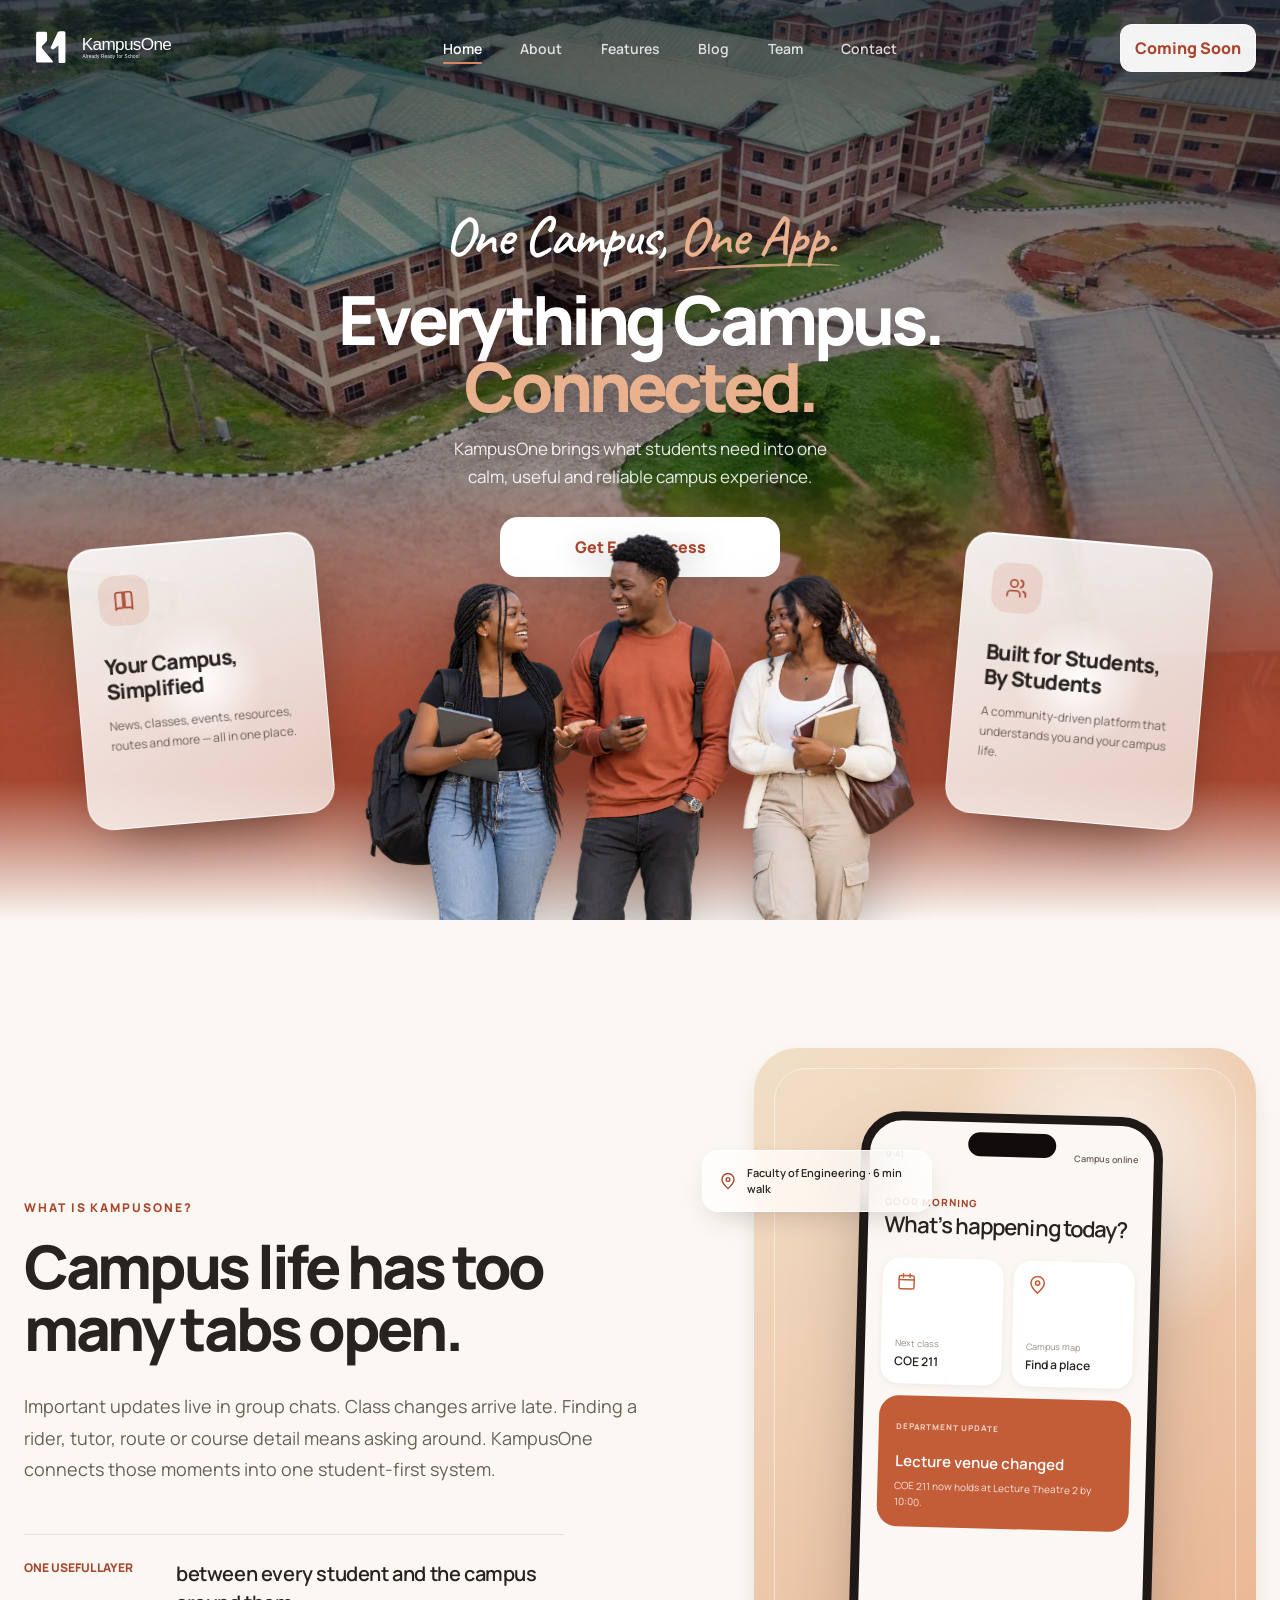
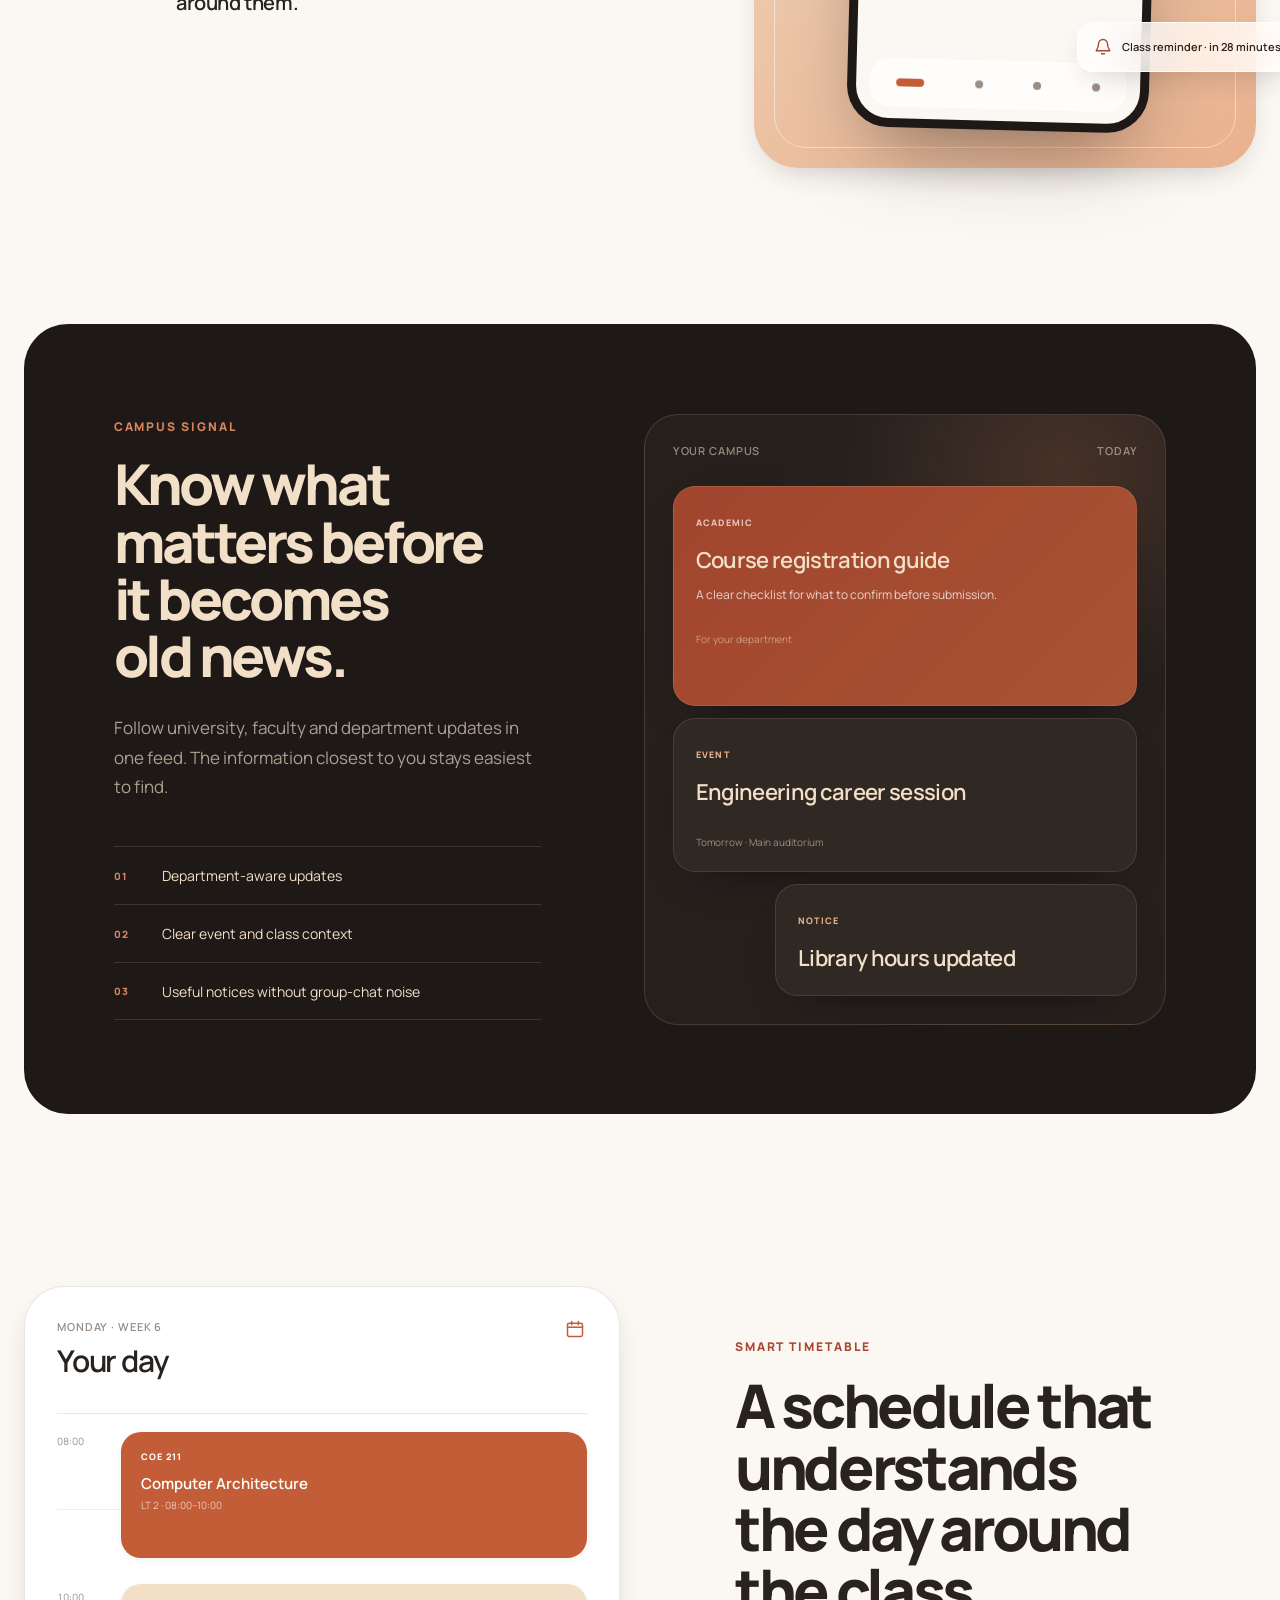
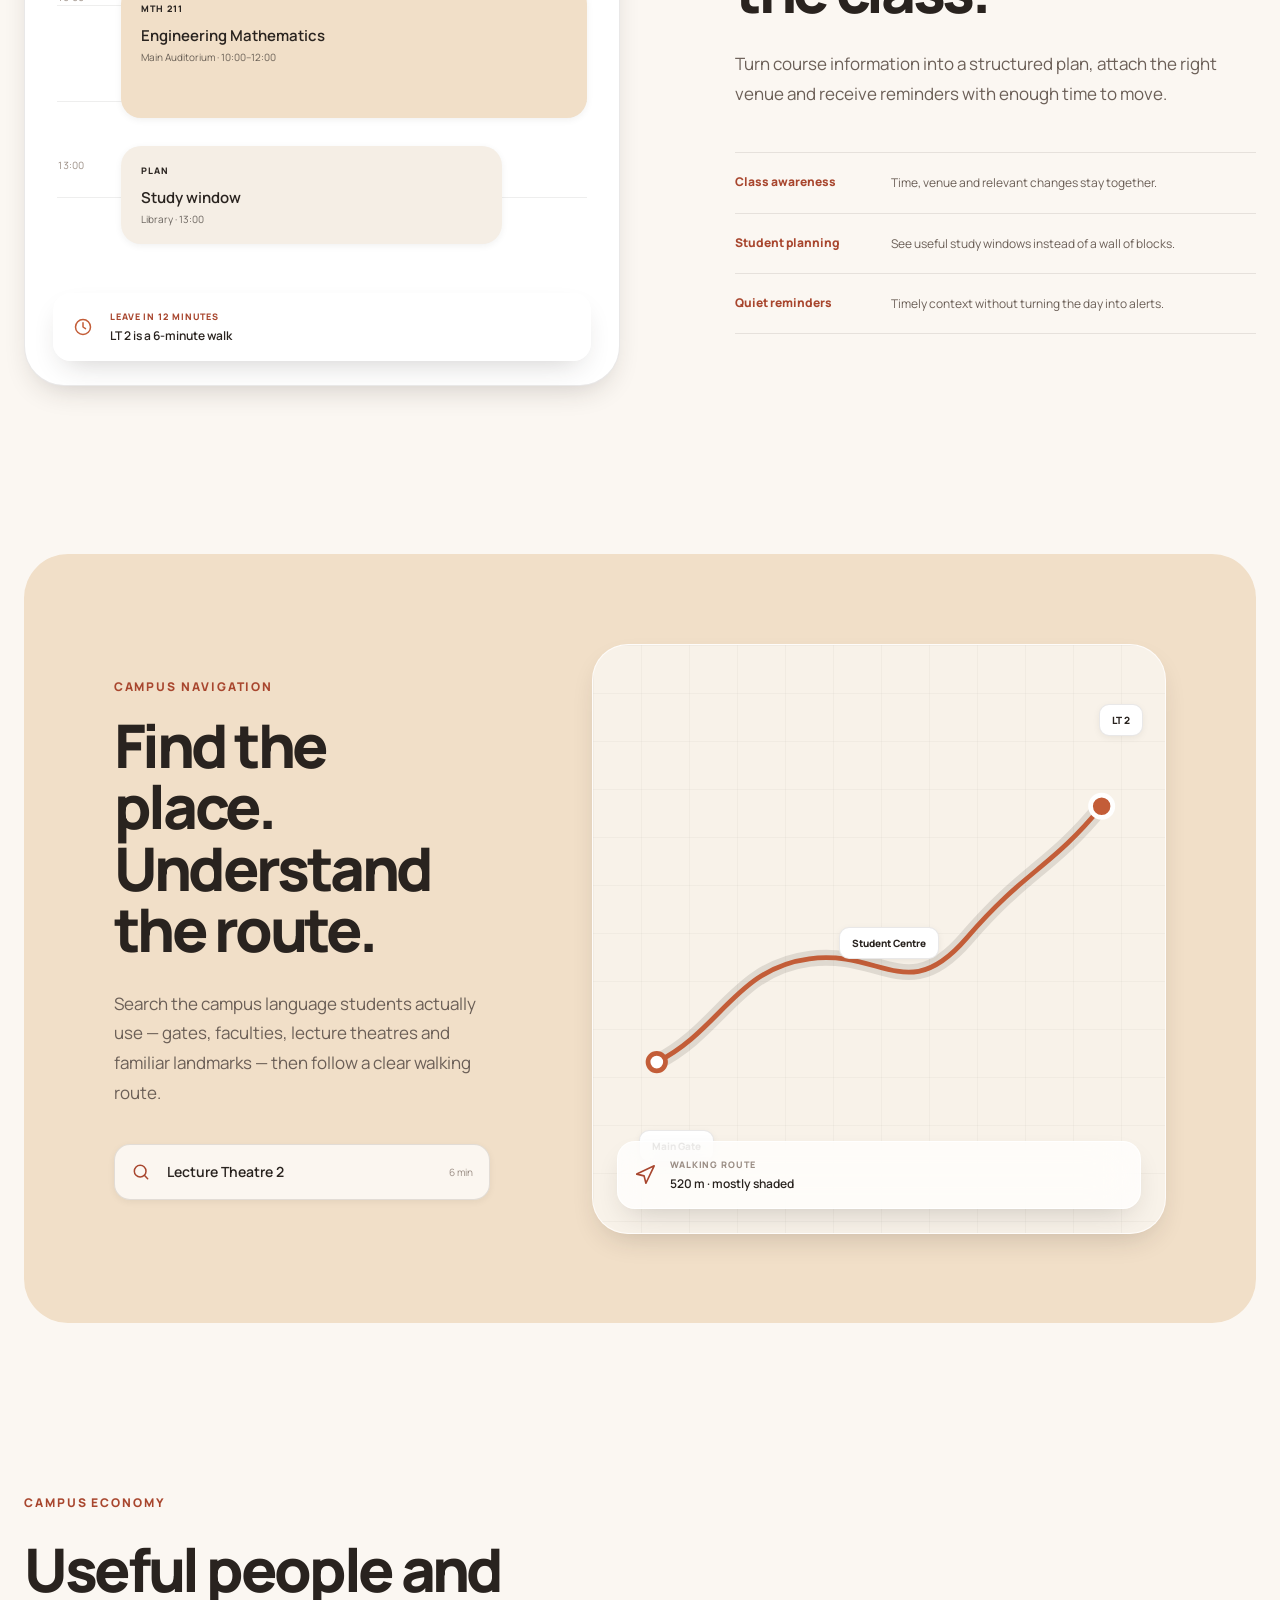
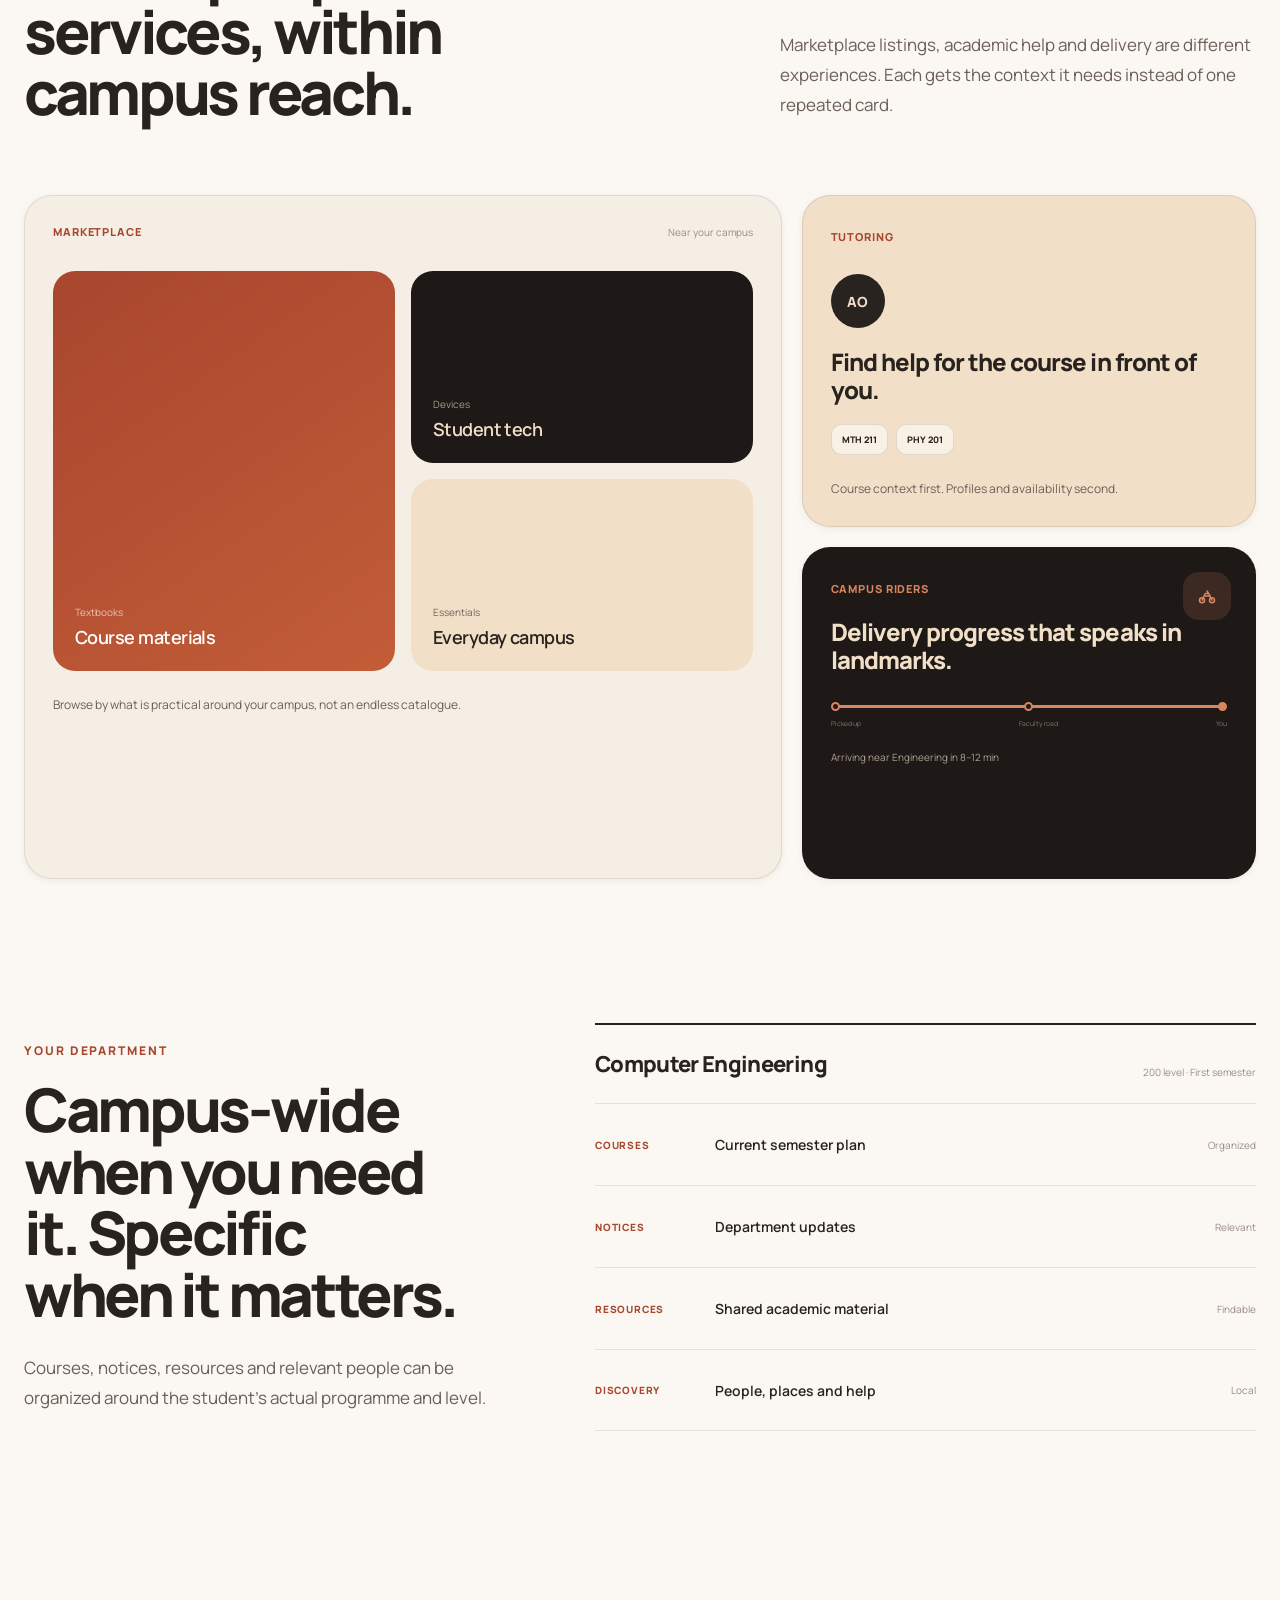
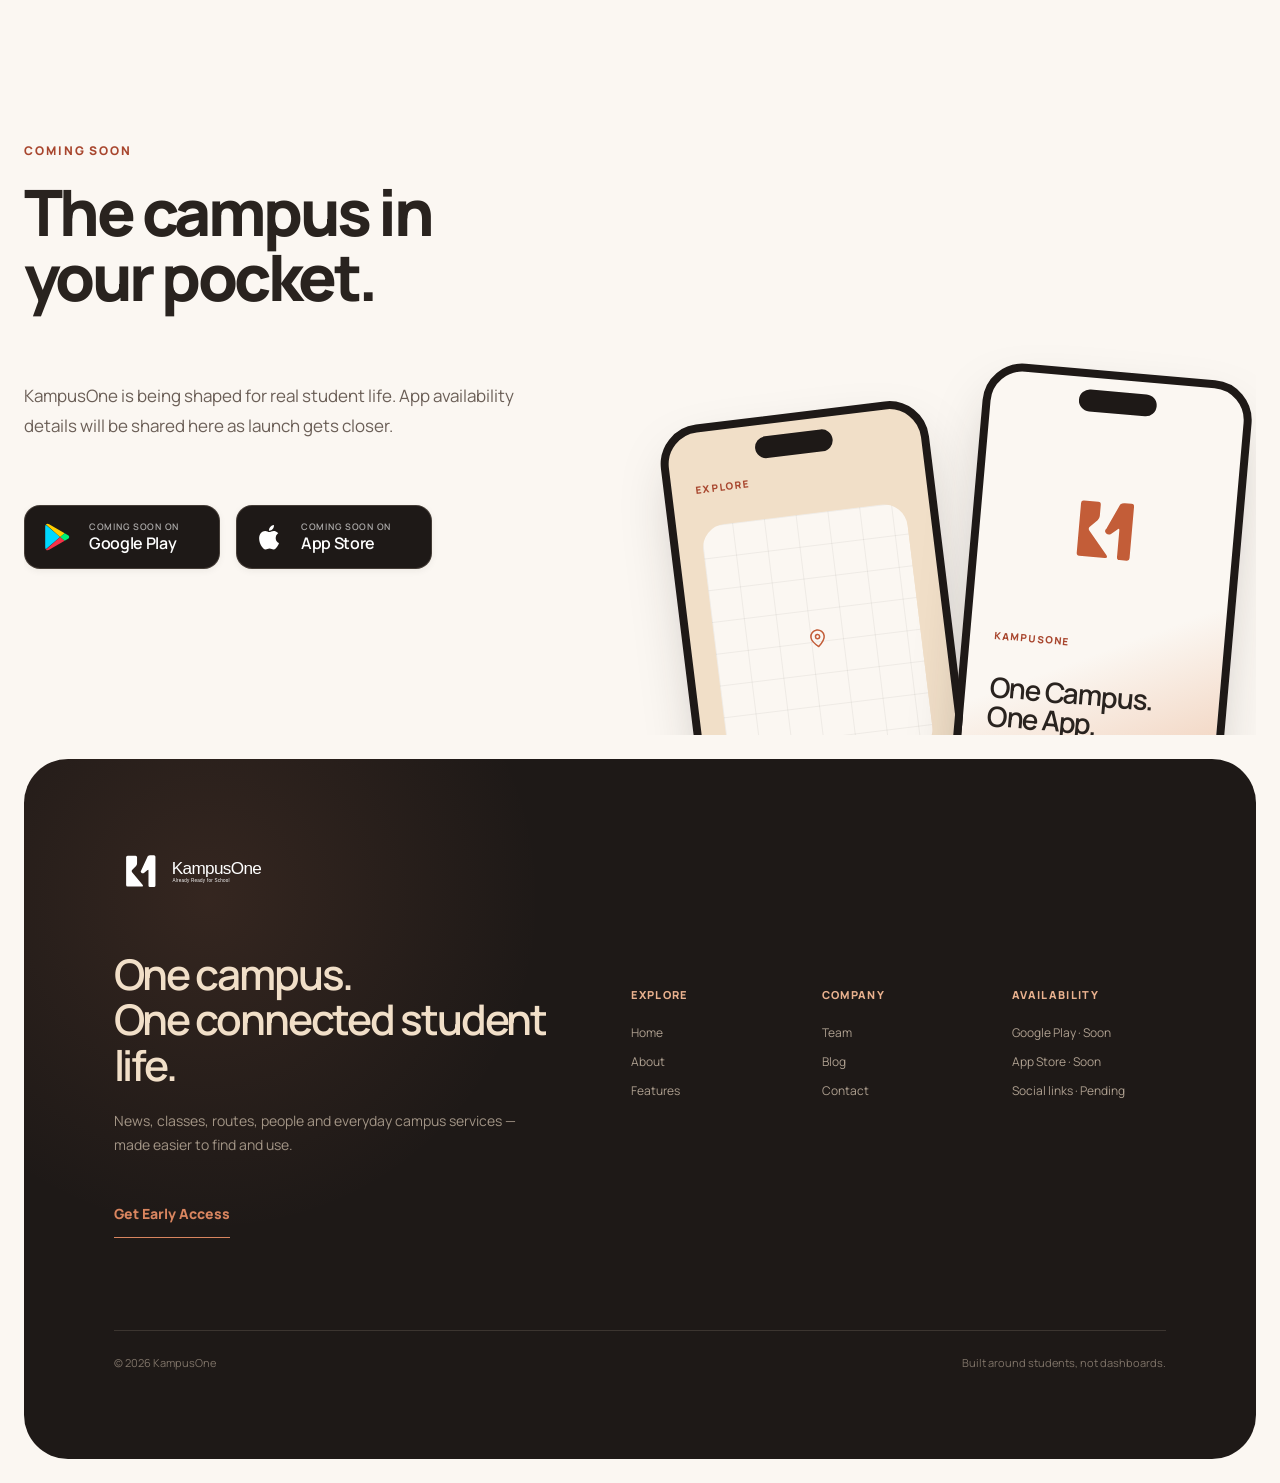
==== commit 55c94da5: "Improve mobile hero and motion" ====
--- a/index.html
+++ b/index.html
@@ -120,7 +120,7 @@
       </div>
     </section>
 
-    <section class="signal-section" id="experience">
+    <section class="signal-section reveal-section" id="experience">
       <div class="signal-shell section-shell">
         <div class="signal-copy">
           <p class="section-kicker section-kicker-light">Campus signal</p>
@@ -258,7 +258,14 @@
       <div><p class="section-kicker">Coming soon</p><h2>The campus in your pocket.</h2></div>
       <p>KampusOne is being shaped for real student life. App availability details will be shared here as launch gets closer.</p>
       <div class="store-row" aria-label="Future app availability">
-        <span>Google Play · Coming soon</span><span>App Store · Coming soon</span>
+        <span class="store-badge">
+          <img src="/assets/store/google-play.svg" alt="">
+          <span><small>Coming soon on</small><strong>Google Play</strong></span>
+        </span>
+        <span class="store-badge">
+          <img src="/assets/store/apple.svg" alt="">
+          <span><small>Coming soon on</small><strong>App Store</strong></span>
+        </span>
       </div>
       <div class="launch-devices" aria-label="KampusOne app previews">
         <div class="launch-phone launch-phone-back">
--- a/styles.css
+++ b/styles.css
@@ -3483,3 +3483,653 @@
   outline: 0;
 }
 .contact-submit { color: white; }
+
+/* Motion and responsive polish */
+.scroll-progress {
+  position: fixed;
+  z-index: 120;
+  top: 0;
+  right: 0;
+  left: 0;
+  height: 4px;
+  pointer-events: none;
+}
+
+.scroll-progress > span {
+  display: block;
+  width: 100%;
+  height: 100%;
+  background: linear-gradient(90deg, var(--brand-deep), var(--clay));
+  box-shadow: 0 2px 8px rgba(168, 70, 46, 0.28);
+  transform: scaleX(var(--scroll-progress, 0));
+  transform-origin: left center;
+  will-change: transform;
+}
+
+.hero-campus-frame {
+  height: 80%;
+  background: #29433b;
+}
+
+.hero-campus-frame > .hero-campus {
+  opacity: 1;
+}
+
+.hero-campus-frame .progressive-skeleton {
+  display: none;
+}
+
+.progressive-skeleton {
+  transition: opacity var(--motion-standard) ease, visibility var(--motion-standard);
+}
+
+.progressive-media.is-loaded .progressive-skeleton {
+  visibility: hidden;
+  opacity: 0;
+}
+
+.hero-campus {
+  object-position: center 42%;
+  filter: saturate(0.98) contrast(1.08) brightness(0.76);
+  transform: scale(1.04) translate3d(0, var(--campus-shift, 0), 0);
+  transform-origin: center top;
+  will-change: transform;
+}
+
+.hero-sky-wash {
+  background:
+    linear-gradient(180deg, rgba(14, 22, 26, 0.58) 0%, rgba(20, 25, 27, 0.22) 30%, rgba(30, 25, 23, 0.18) 52%, rgba(168, 70, 46, 0.84) 78%, var(--brand-deep) 100%),
+    linear-gradient(90deg, rgba(20, 23, 24, 0.22), transparent 36%, transparent 64%, rgba(20, 23, 24, 0.22));
+}
+
+.hero-brand-wash {
+  top: 52%;
+  background:
+    radial-gradient(circle at 50% 12%, rgba(217, 133, 95, 0.08), transparent 34%),
+    linear-gradient(180deg, transparent 0%, rgba(168, 70, 46, 0.18) 24%, rgba(168, 70, 46, 0.9) 66%, var(--brand-deep) 100%);
+}
+
+.hero-copy {
+  text-shadow: 0 4px 24px rgba(18, 16, 15, 0.28);
+}
+
+.hero-students {
+  transform: translateX(-50%) translateY(var(--student-shift, 0));
+  will-change: transform;
+}
+
+body.is-ready .site-header {
+  animation: header-arrive var(--motion-large) var(--ease-out) both;
+}
+
+body.is-ready .hero-script {
+  animation: hero-arrive var(--motion-large) var(--ease-out) 40ms both;
+}
+
+body.is-ready .hero-copy h1 {
+  animation: hero-arrive var(--motion-large) var(--ease-out) 100ms both;
+}
+
+body.is-ready .hero-support {
+  animation: hero-arrive var(--motion-large) var(--ease-out) 160ms both;
+}
+
+body.is-ready .hero-cta {
+  animation: hero-arrive var(--motion-large) var(--ease-out) 220ms both;
+}
+
+body.is-ready .hero-card-left {
+  animation: hero-card-left-arrive var(--motion-large) var(--ease-out) 180ms both;
+}
+
+body.is-ready .hero-card-right {
+  animation: hero-card-right-arrive var(--motion-large) var(--ease-out) 220ms both;
+}
+
+body.is-ready .hero-students {
+  animation: students-arrive var(--motion-large) var(--ease-out) 160ms both;
+}
+
+body.is-ready .inner-page .page-hero .section-kicker,
+body.is-ready .inner-page .article-hero .article-back {
+  animation: hero-arrive var(--motion-large) var(--ease-out) 40ms both;
+}
+
+body.is-ready .inner-page .page-hero h1,
+body.is-ready .inner-page .article-hero h1 {
+  animation: hero-arrive var(--motion-large) var(--ease-out) 100ms both;
+}
+
+body.is-ready .inner-page .page-hero > p:last-child,
+body.is-ready .inner-page .article-dek {
+  animation: hero-arrive var(--motion-large) var(--ease-out) 160ms both;
+}
+
+@keyframes header-arrive {
+  from { opacity: 0; transform: translateY(-16px); }
+  to { opacity: 1; transform: translateY(0); }
+}
+
+@keyframes hero-arrive {
+  from { opacity: 0; transform: translateY(20px); }
+  to { opacity: 1; transform: translateY(0); }
+}
+
+@keyframes hero-card-left-arrive {
+  from { opacity: 0; transform: translate3d(-32px, 20px, 0) rotate(-8deg); }
+  to { opacity: 1; transform: rotate(-5deg); }
+}
+
+@keyframes hero-card-right-arrive {
+  from { opacity: 0; transform: translate3d(32px, 20px, 0) rotate(8deg); }
+  to { opacity: 1; transform: rotate(5deg); }
+}
+
+@keyframes students-arrive {
+  from { opacity: 0; transform: translateX(-50%) translateY(32px); }
+  to { opacity: 1; transform: translateX(-50%) translateY(var(--student-shift, 0)); }
+}
+
+.hero-cta {
+  position: relative;
+  overflow: hidden;
+  isolation: isolate;
+}
+
+.hero-cta::after {
+  position: absolute;
+  z-index: -1;
+  inset: 0;
+  background: linear-gradient(110deg, transparent 24%, rgba(233, 177, 142, 0.42) 48%, transparent 72%);
+  content: "";
+  transform: translateX(-120%);
+  transition: transform var(--motion-large) var(--ease-out);
+}
+
+.hero-cta:hover::after {
+  transform: translateX(120%);
+}
+
+.reveal-section {
+  opacity: 1;
+  transform: none;
+}
+
+.js .reveal-section {
+  opacity: 0;
+  transform: translateY(32px);
+  transition: opacity var(--motion-large) var(--ease-out), transform var(--motion-large) var(--ease-out);
+}
+
+.js .reveal-section.is-visible {
+  opacity: 1;
+  transform: translateY(0);
+}
+
+.js .reveal-section > * {
+  opacity: 0;
+  transform: translateY(20px);
+  transition: opacity var(--motion-large) var(--ease-out), transform var(--motion-large) var(--ease-out);
+}
+
+.js .reveal-section.is-visible > * {
+  opacity: 1;
+  transform: translateY(0);
+}
+
+.js .reveal-section.is-visible > :nth-child(2) { transition-delay: 60ms; }
+.js .reveal-section.is-visible > :nth-child(3) { transition-delay: 120ms; }
+.js .reveal-section.is-visible > :nth-child(4) { transition-delay: 180ms; }
+
+.js .signal-section .feed-card,
+.js .schedule-story .class-block,
+.js .campus-economy .product-tile,
+.js .campus-economy .tutor-preview,
+.js .campus-economy .rider-preview,
+.js .department-story .department-row,
+.js .launch-teaser .launch-phone,
+.js .team-editorial .team-member,
+.js .blog-index .article-row {
+  opacity: 0;
+  animation: none;
+  transform: translateY(24px);
+  transition: opacity var(--motion-large) var(--ease-out), transform var(--motion-large) var(--ease-out), box-shadow var(--motion-standard);
+}
+
+.js .signal-section.is-visible .feed-card,
+.js .schedule-story.is-visible .class-block,
+.js .campus-economy.is-visible .product-tile,
+.js .campus-economy.is-visible .tutor-preview,
+.js .campus-economy.is-visible .rider-preview,
+.js .department-story.is-visible .department-row,
+.js .launch-teaser.is-visible .launch-phone,
+.js .team-editorial.is-visible .team-member,
+.js .blog-index.is-visible .article-row {
+  opacity: 1;
+  transform: translateY(0);
+}
+
+.js .blog-index .article-row.is-visible {
+  opacity: 1;
+  transform: translateY(0);
+}
+
+.js .launch-teaser .launch-phone-back {
+  transform: translateY(24px) rotate(-7deg);
+}
+
+.js .launch-teaser .launch-phone-front {
+  transform: translateY(24px) rotate(5deg);
+}
+
+.js .launch-teaser.is-visible .launch-phone-back {
+  transform: translateY(0) rotate(-7deg);
+}
+
+.js .launch-teaser.is-visible .launch-phone-front {
+  transform: translateY(0) rotate(5deg);
+  transition-delay: 100ms;
+}
+
+.js .signal-section.is-visible .feed-card:nth-of-type(2),
+.js .schedule-story.is-visible .class-block-two,
+.js .campus-economy.is-visible .product-tile-two,
+.js .department-story.is-visible .department-row:nth-child(3),
+.js .team-editorial.is-visible .team-member:nth-child(2),
+.js .blog-index.is-visible .article-row:nth-child(2) {
+  transition-delay: 80ms;
+}
+
+.js .signal-section.is-visible .feed-card:nth-of-type(3),
+.js .schedule-story.is-visible .class-block-three,
+.js .campus-economy.is-visible .product-tile-three,
+.js .department-story.is-visible .department-row:nth-child(4),
+.js .team-editorial.is-visible .team-member:nth-child(3),
+.js .blog-index.is-visible .article-row:nth-child(3) {
+  transition-delay: 160ms;
+}
+
+.js .department-story.is-visible .department-row:nth-child(5),
+.js .blog-index.is-visible .article-row:nth-child(4) {
+  transition-delay: 240ms;
+}
+
+.rider-progress::after {
+  position: absolute;
+  z-index: 1;
+  right: 4px;
+  left: 4px;
+  height: 3px;
+  background: var(--clay);
+  content: "";
+  transform: scaleX(0);
+  transform-origin: left center;
+  transition: transform 720ms var(--ease-out) 200ms;
+}
+
+.campus-economy.is-visible .rider-progress::after {
+  transform: scaleX(1);
+}
+
+.js .campus-economy .rider-progress span {
+  transform: scale(0);
+  transition: transform var(--motion-large) var(--ease-out);
+}
+
+.js .campus-economy.is-visible .rider-progress span {
+  transform: scale(1);
+}
+
+.js .campus-economy.is-visible .rider-progress span:nth-child(2) { transition-delay: 320ms; }
+.js .campus-economy.is-visible .rider-progress span:nth-child(3) { transition-delay: 400ms; }
+
+.js .movement-story .map-path-route {
+  animation: none;
+  stroke-dashoffset: 900;
+}
+
+.js .movement-story.is-visible .map-path-route {
+  animation: route-draw 720ms var(--ease-out) 120ms both;
+}
+
+.js .movement-story .map-node,
+.js .movement-story .map-label,
+.js .movement-story .map-route-card {
+  opacity: 0;
+  transform: scale(0.9);
+  transform-origin: center;
+  transition: opacity var(--motion-large) var(--ease-out), transform var(--motion-large) var(--ease-out);
+}
+
+.js .movement-story.is-visible .map-node,
+.js .movement-story.is-visible .map-label,
+.js .movement-story.is-visible .map-route-card {
+  opacity: 1;
+  transform: scale(1);
+  transition-delay: 240ms;
+}
+
+.feed-card,
+.product-tile,
+.marketplace-preview,
+.tutor-preview,
+.rider-preview,
+.department-row,
+.team-photo-placeholder,
+.featured-story {
+  transition: transform var(--motion-standard) var(--ease-out), box-shadow var(--motion-standard), border-color var(--motion-standard), background var(--motion-standard);
+}
+
+.feed-card:hover {
+  transform: translateX(4px);
+  border-color: rgba(217, 133, 95, 0.4);
+}
+
+.product-tile:hover,
+.marketplace-preview:hover,
+.tutor-preview:hover,
+.rider-preview:hover {
+  transform: translateY(-4px);
+  box-shadow: var(--shadow-3);
+}
+
+.department-row:hover {
+  background: rgba(195, 93, 56, 0.06);
+  padding-inline: 16px;
+}
+
+.team-photo-placeholder:hover {
+  transform: scale(0.99);
+  box-shadow: var(--shadow-2);
+}
+
+.product-stage,
+.feed-stage,
+.launch-teaser {
+  --scene-x: 0px;
+  --scene-y: 0px;
+}
+
+.product-stage .phone-shell {
+  transform: translateX(calc(-50% + var(--scene-x))) translateY(calc(var(--scene-y) + var(--depth-y, 0px))) rotate(1.5deg);
+  transition: transform var(--motion-standard) var(--ease-out);
+}
+
+.product-stage .stage-note-top {
+  transform: translate3d(var(--scene-x-inverse, 0px), var(--scene-y-inverse, 0px), 0);
+  transition: transform var(--motion-standard) var(--ease-out);
+}
+
+.product-stage .stage-note-bottom {
+  transform: translate3d(var(--scene-x), var(--scene-y), 0);
+  transition: transform var(--motion-standard) var(--ease-out);
+}
+
+.launch-devices {
+  --launch-shift: 0px;
+  transform: translateY(calc(-50% + var(--launch-shift)));
+  transition: transform var(--motion-standard) var(--ease-out);
+}
+
+.launch-teaser.is-visible:hover .launch-phone-back {
+  transform: translate3d(-8px, 0, 0) rotate(-8deg);
+}
+
+.launch-teaser.is-visible:hover .launch-phone-front {
+  transform: translate3d(8px, -4px, 0) rotate(6deg);
+}
+
+.store-row {
+  gap: 16px;
+}
+
+.store-row span.store-badge {
+  display: grid;
+  grid-template-columns: 36px 1fr;
+  gap: 12px;
+  min-width: 196px;
+  min-height: 64px;
+  align-items: center;
+  border: 1px solid rgba(241, 223, 200, 0.18);
+  border-radius: 16px;
+  background: var(--midnight);
+  padding: 8px 16px;
+  color: white;
+  box-shadow: var(--shadow-1);
+  transition: transform var(--motion-micro) var(--ease-out), background var(--motion-standard), box-shadow var(--motion-standard);
+}
+
+.store-row .store-badge:hover {
+  background: var(--brand-deep);
+  box-shadow: var(--shadow-2);
+  transform: translateY(-2px);
+}
+
+.store-row .store-badge:active {
+  transform: scale(0.985);
+}
+
+.store-row .store-badge > img {
+  display: block;
+  width: 32px;
+  height: 32px;
+}
+
+.store-row .store-badge > span {
+  display: flex;
+  min-height: 0;
+  flex-direction: column;
+  align-items: flex-start;
+  border: 0;
+  border-radius: 0;
+  background: transparent;
+  padding: 0;
+  color: white;
+}
+
+.store-row .store-badge small {
+  color: rgba(255, 255, 255, 0.62);
+  font-size: 9px;
+  font-weight: 600;
+  letter-spacing: 0.08em;
+  line-height: 1;
+  text-transform: uppercase;
+}
+
+.store-row .store-badge strong {
+  margin-top: 4px;
+  font-size: 16px;
+  letter-spacing: -0.02em;
+  line-height: 1;
+}
+
+.mobile-menu-foot {
+  display: flex;
+  flex-direction: column;
+  gap: 20px;
+}
+
+.mobile-nav-shell.is-open .mobile-nav a {
+  animation: menu-link-arrive var(--motion-large) var(--ease-out) both;
+}
+
+.mobile-nav-shell.is-open .mobile-nav a:nth-child(2) { animation-delay: 40ms; }
+.mobile-nav-shell.is-open .mobile-nav a:nth-child(3) { animation-delay: 80ms; }
+.mobile-nav-shell.is-open .mobile-nav a:nth-child(4) { animation-delay: 120ms; }
+.mobile-nav-shell.is-open .mobile-nav a:nth-child(5) { animation-delay: 160ms; }
+.mobile-nav-shell.is-open .mobile-nav a:nth-child(6) { animation-delay: 200ms; }
+
+@keyframes menu-link-arrive {
+  from { opacity: 0; transform: translateX(20px); }
+  to { opacity: 1; transform: translateX(0); }
+}
+
+@media (max-width: 960px) {
+  .site-header {
+    grid-template-columns: minmax(0, 1fr) auto 48px;
+    grid-template-rows: 1fr;
+    column-gap: 8px;
+  }
+
+  .site-header > .brand-link {
+    grid-column: 1;
+    grid-row: 1;
+    min-width: 0;
+  }
+
+  .site-header > .coming-action {
+    grid-column: 2;
+    grid-row: 1;
+    display: inline-flex !important;
+    min-width: 104px;
+    height: 44px;
+    justify-self: end;
+    padding-inline: 12px;
+    font-size: 12px;
+  }
+
+  .site-header > .mobile-menu-trigger {
+    grid-column: 3;
+    grid-row: 1;
+    display: inline-flex;
+    justify-self: end;
+    margin: 0;
+  }
+
+  .inner-page > .site-header {
+    grid-template-columns: minmax(0, 1fr) auto 48px;
+  }
+}
+
+@media (max-width: 680px) {
+  .site-header {
+    min-height: 76px;
+  }
+
+  .brand-link img {
+    width: 144px;
+  }
+
+  .hero-campus-frame {
+    height: 72%;
+  }
+
+  .hero-campus {
+    object-position: center 34%;
+    filter: saturate(1) contrast(1.1) brightness(0.72);
+    transform: scale(1.08) translate3d(0, var(--campus-shift, 0), 0);
+  }
+
+  .hero-sky-wash {
+    background: linear-gradient(180deg, rgba(13, 20, 22, 0.58) 0%, rgba(22, 25, 24, 0.3) 28%, rgba(168, 70, 46, 0.34) 48%, rgba(168, 70, 46, 0.9) 68%, var(--brand-deep) 86%);
+  }
+
+  .hero-brand-wash {
+    top: 50%;
+    background: linear-gradient(180deg, transparent, rgba(168, 70, 46, 0.3) 30%, var(--brand-deep) 78%);
+  }
+
+  body.is-ready .hero-card-left {
+    animation-name: hero-card-left-mobile;
+  }
+
+  body.is-ready .hero-card-right {
+    animation-name: hero-card-right-mobile;
+  }
+
+  .store-row {
+    gap: 12px;
+  }
+
+  .store-row span.store-badge {
+    width: 100%;
+  }
+
+  .launch-devices {
+    transform: translateX(50%) translateY(var(--launch-shift));
+  }
+
+  @keyframes hero-card-left-mobile {
+    from { opacity: 0; transform: translate3d(-20px, 20px, 0) rotate(-5deg); }
+    to { opacity: 1; transform: rotate(-2deg); }
+  }
+
+  @keyframes hero-card-right-mobile {
+    from { opacity: 0; transform: translate3d(20px, 20px, 0) rotate(5deg); }
+    to { opacity: 1; transform: rotate(2deg); }
+  }
+}
+
+@media (max-width: 380px) {
+  .site-header {
+    width: calc(100% - 24px);
+    grid-template-columns: minmax(0, 1fr) auto 44px;
+    column-gap: 4px;
+  }
+
+  .brand-link img {
+    width: 128px;
+  }
+
+  .site-header > .coming-action {
+    min-width: 88px;
+    height: 40px;
+    padding-inline: 8px;
+    font-size: 10px;
+  }
+
+  .site-header > .mobile-menu-trigger {
+    width: 44px;
+    height: 44px;
+  }
+}
+
+@media (hover: none) {
+  .feed-card:hover,
+  .product-tile:hover,
+  .marketplace-preview:hover,
+  .tutor-preview:hover,
+  .rider-preview:hover,
+  .department-row:hover,
+  .team-photo-placeholder:hover,
+  .store-row .store-badge:hover {
+    transform: none;
+    box-shadow: none;
+  }
+}
+
+@media (prefers-reduced-motion: reduce) {
+  .scroll-progress { display: none; }
+
+  body.is-ready .site-header,
+  body.is-ready .hero-script,
+  body.is-ready .hero-copy h1,
+  body.is-ready .hero-support,
+  body.is-ready .hero-cta,
+  body.is-ready .hero-card-left,
+  body.is-ready .hero-card-right,
+  body.is-ready .hero-students,
+  body.is-ready .inner-page .page-hero *,
+  .mobile-nav-shell.is-open .mobile-nav a {
+    animation: none !important;
+  }
+
+  .reveal-section,
+  .reveal-section > *,
+  .feed-card,
+  .class-block,
+  .product-tile,
+  .tutor-preview,
+  .rider-preview,
+  .department-row,
+  .launch-phone,
+  .team-member,
+  .article-row,
+  .map-node,
+  .map-label,
+  .map-route-card {
+    opacity: 1 !important;
+    transform: none !important;
+    transition: none !important;
+  }
+}
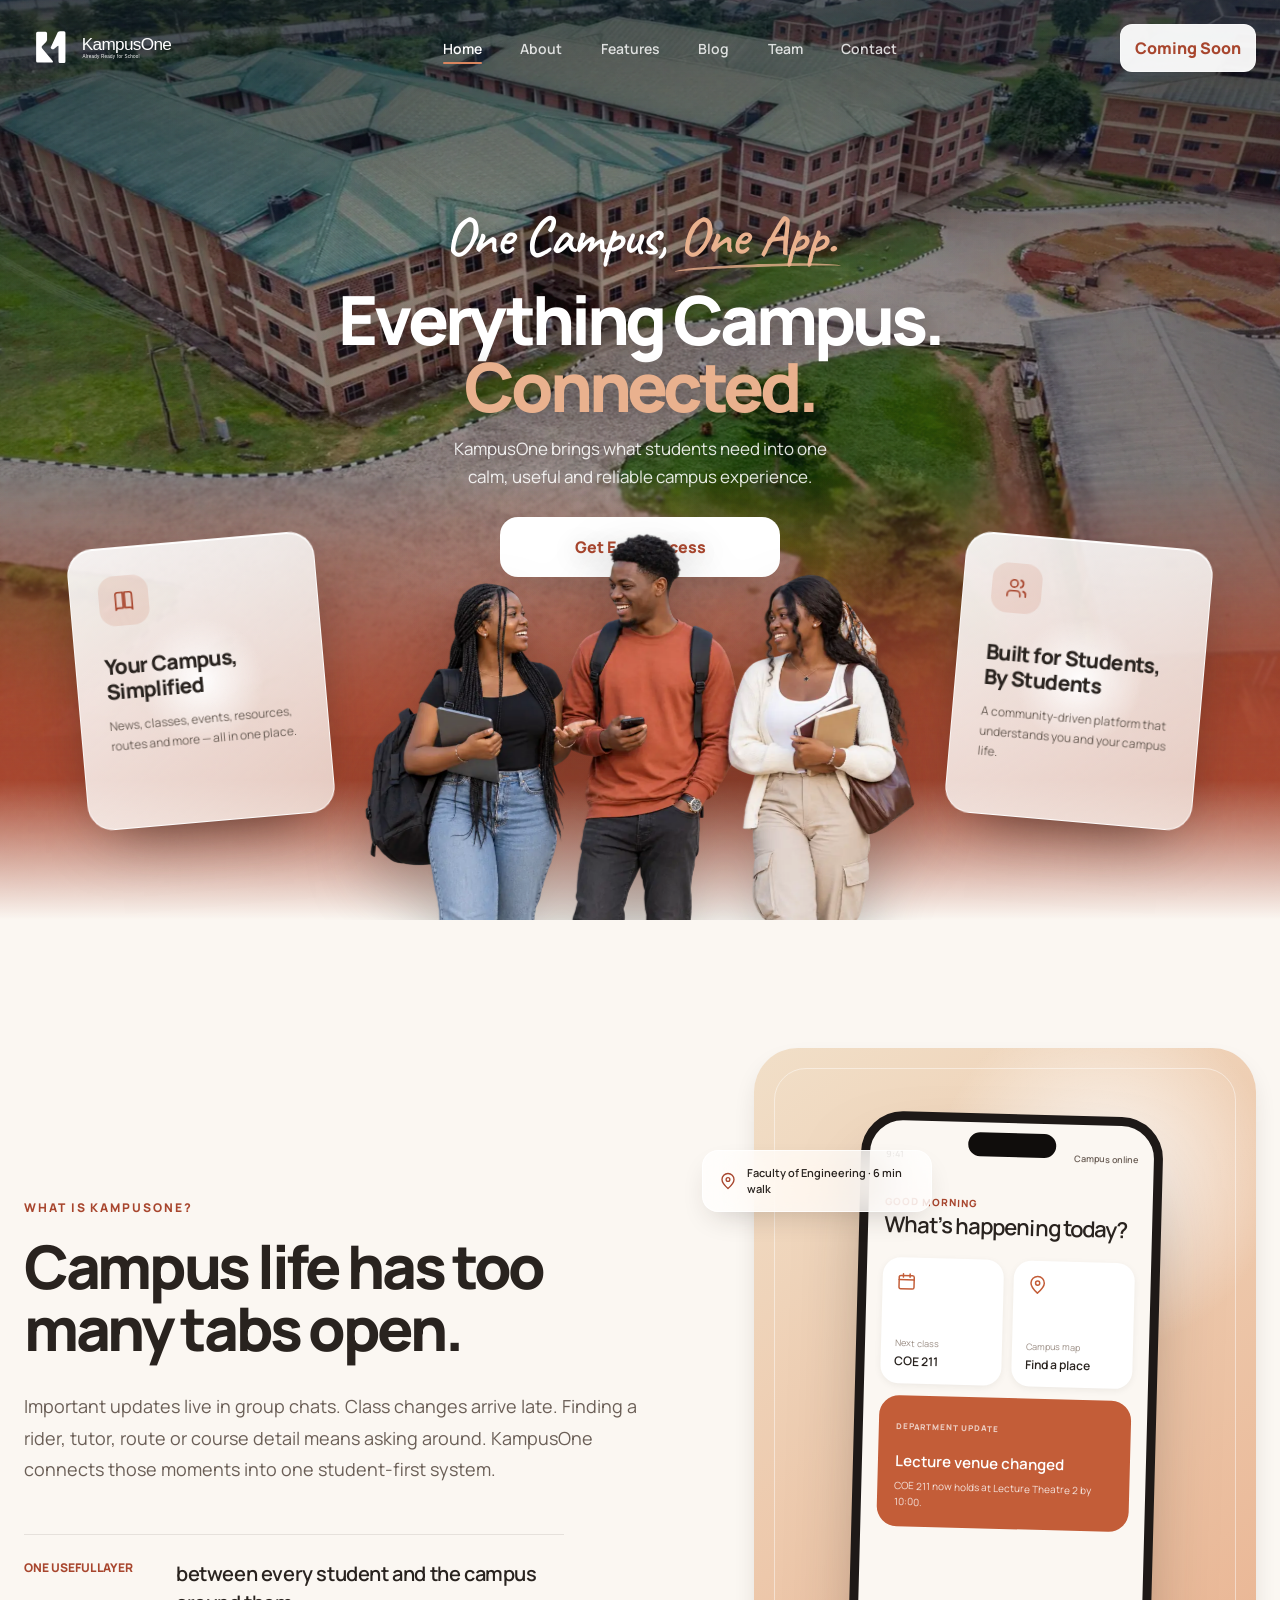
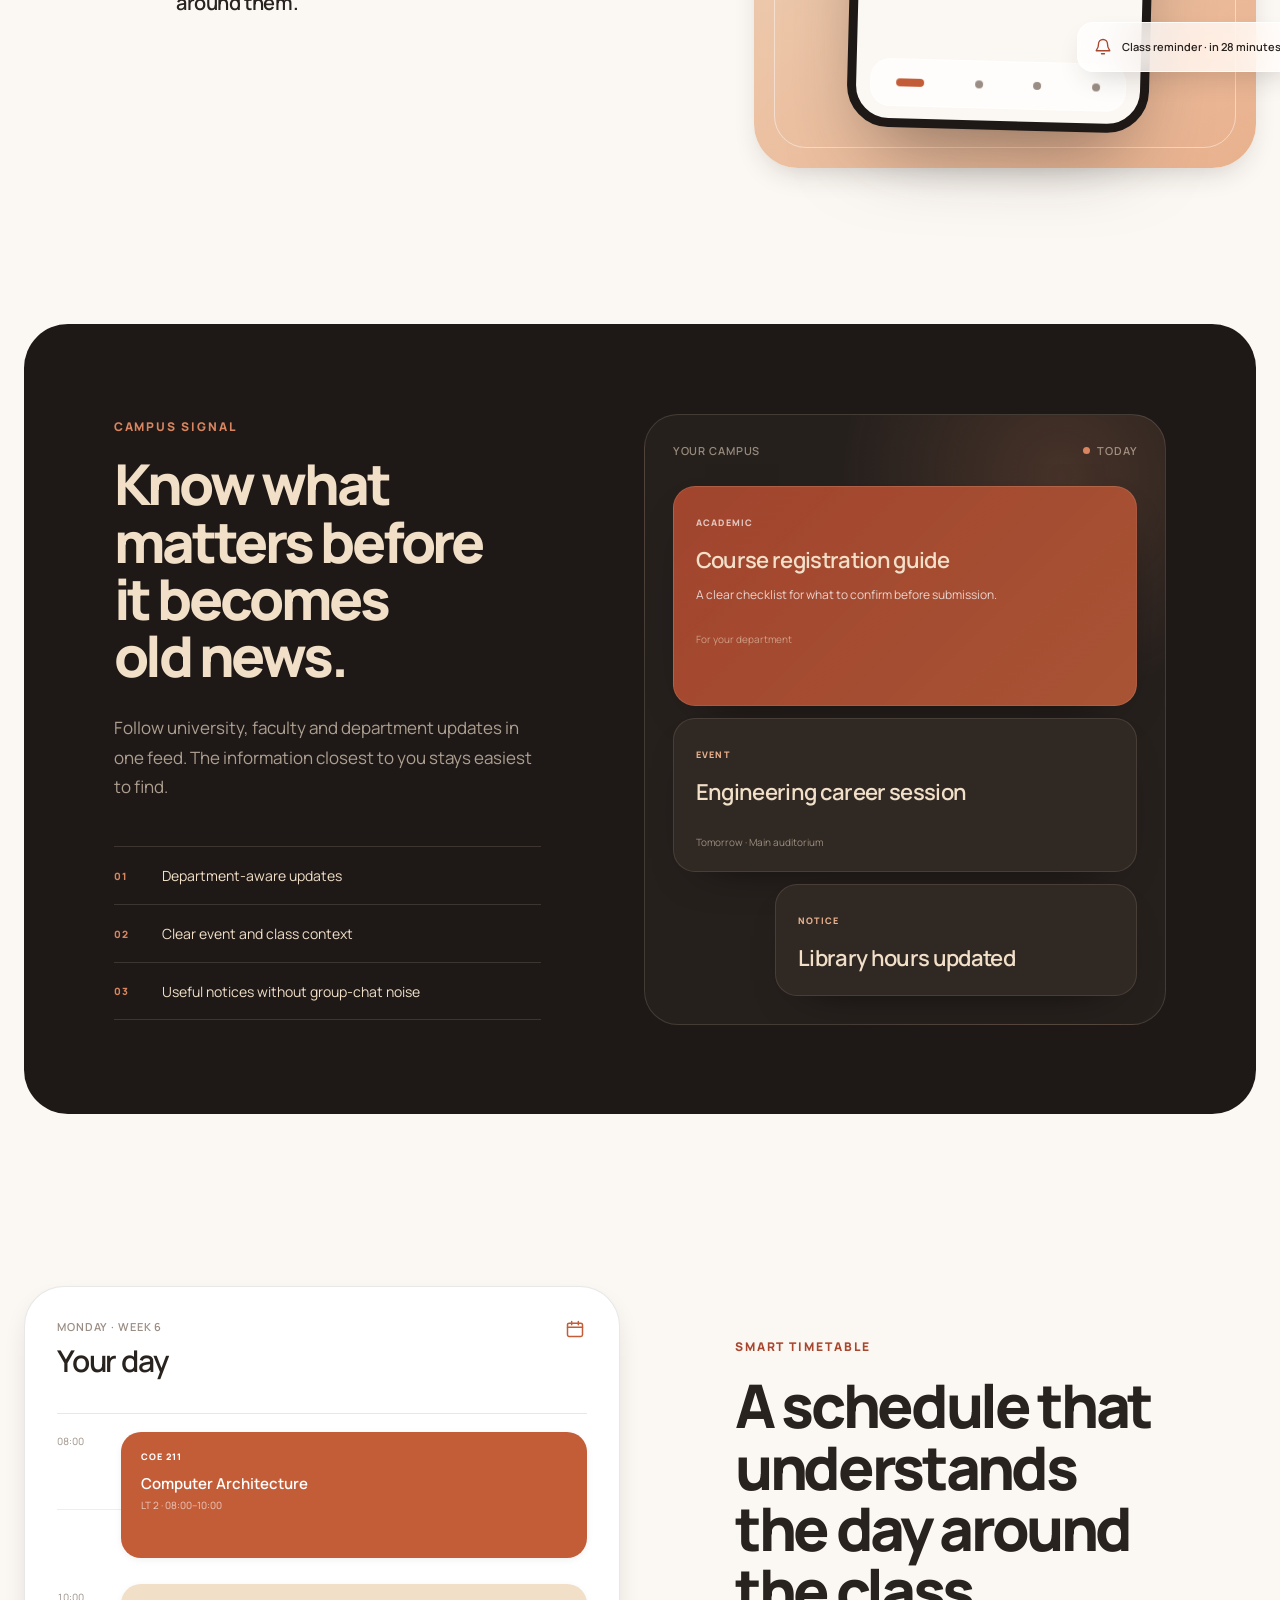
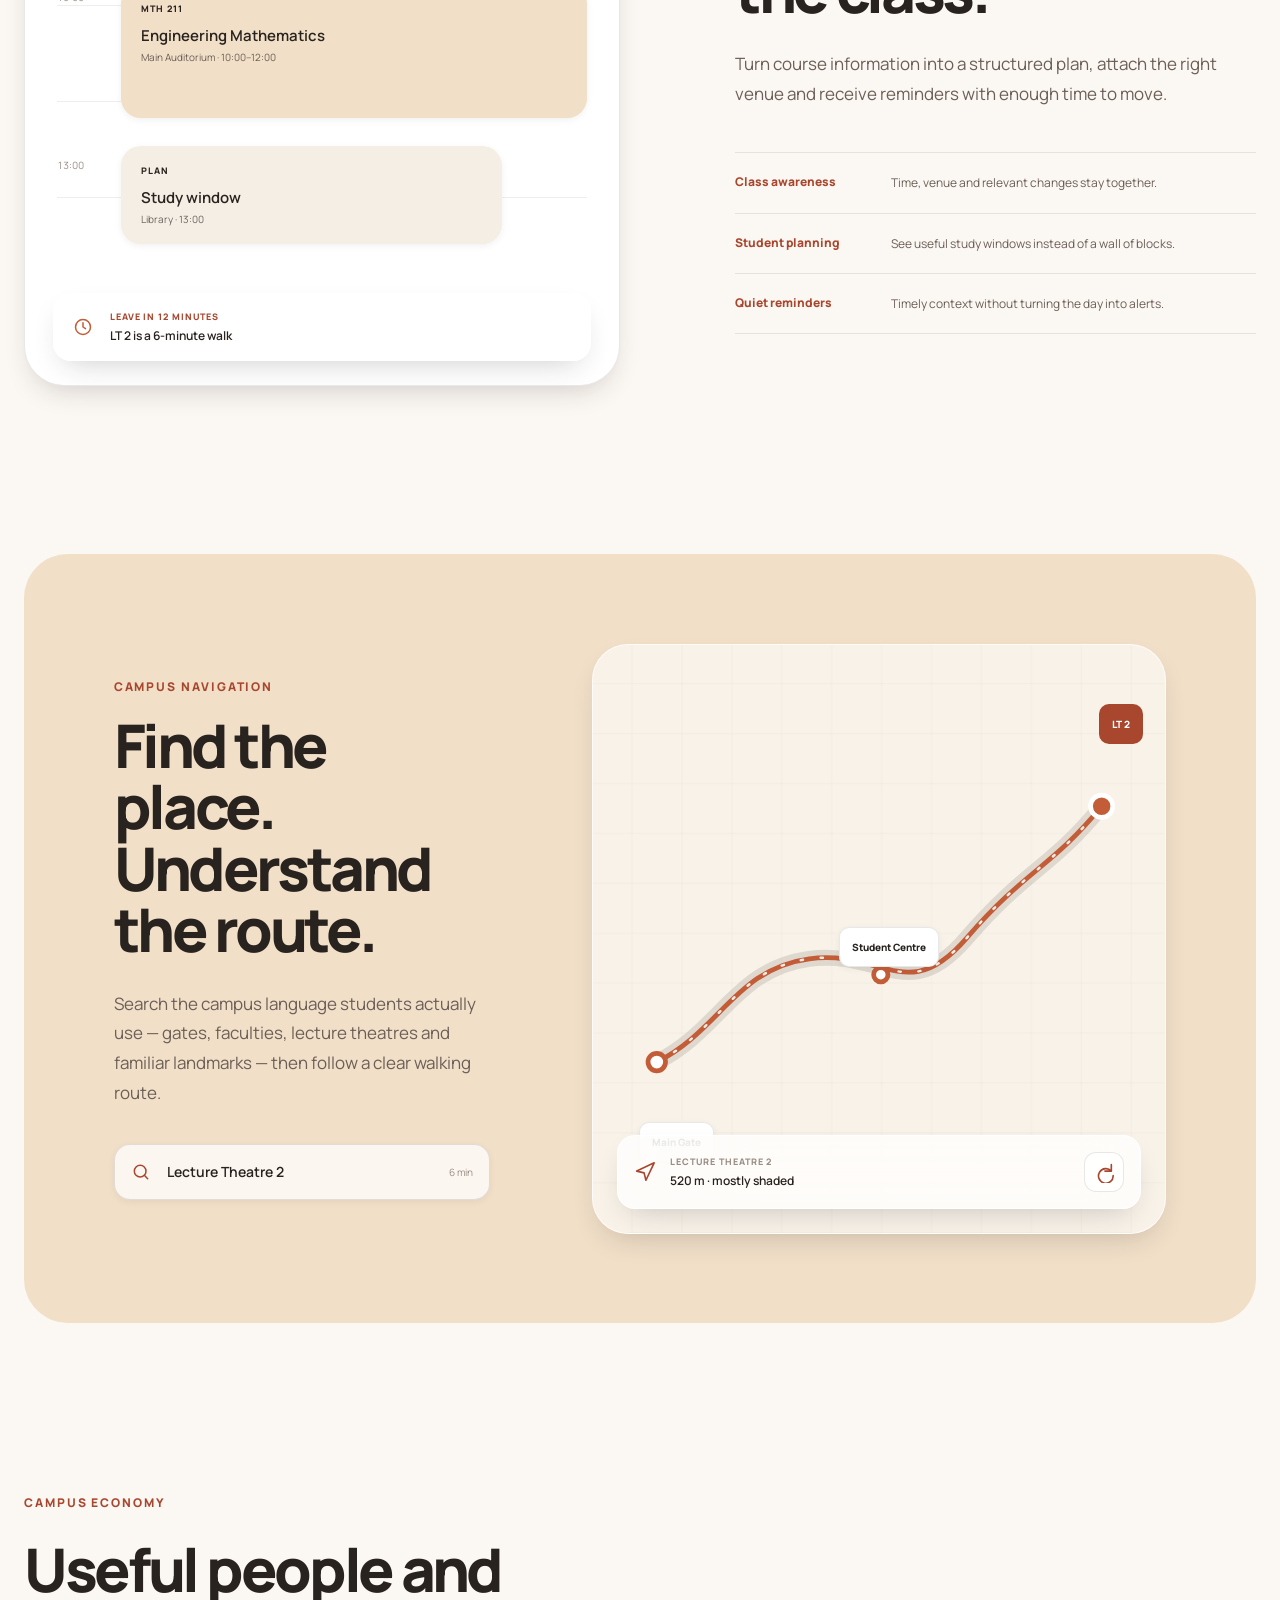
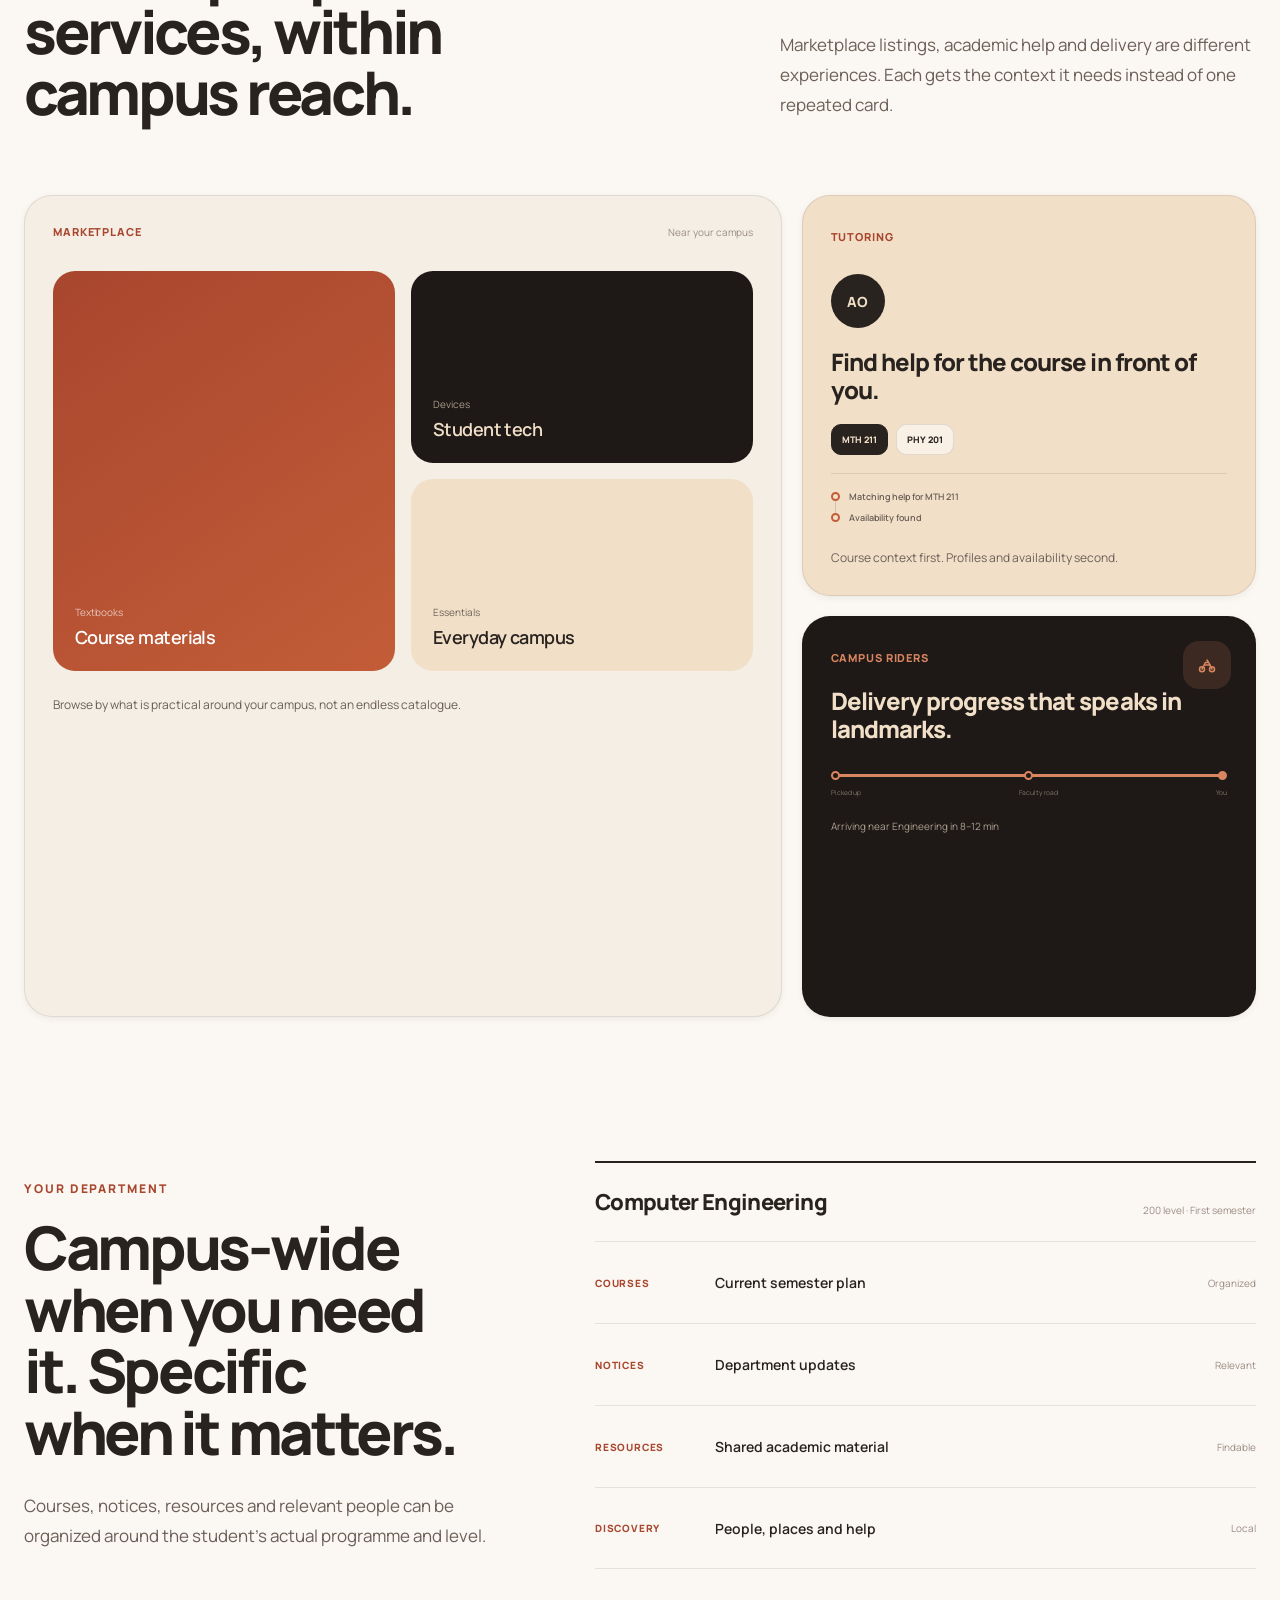
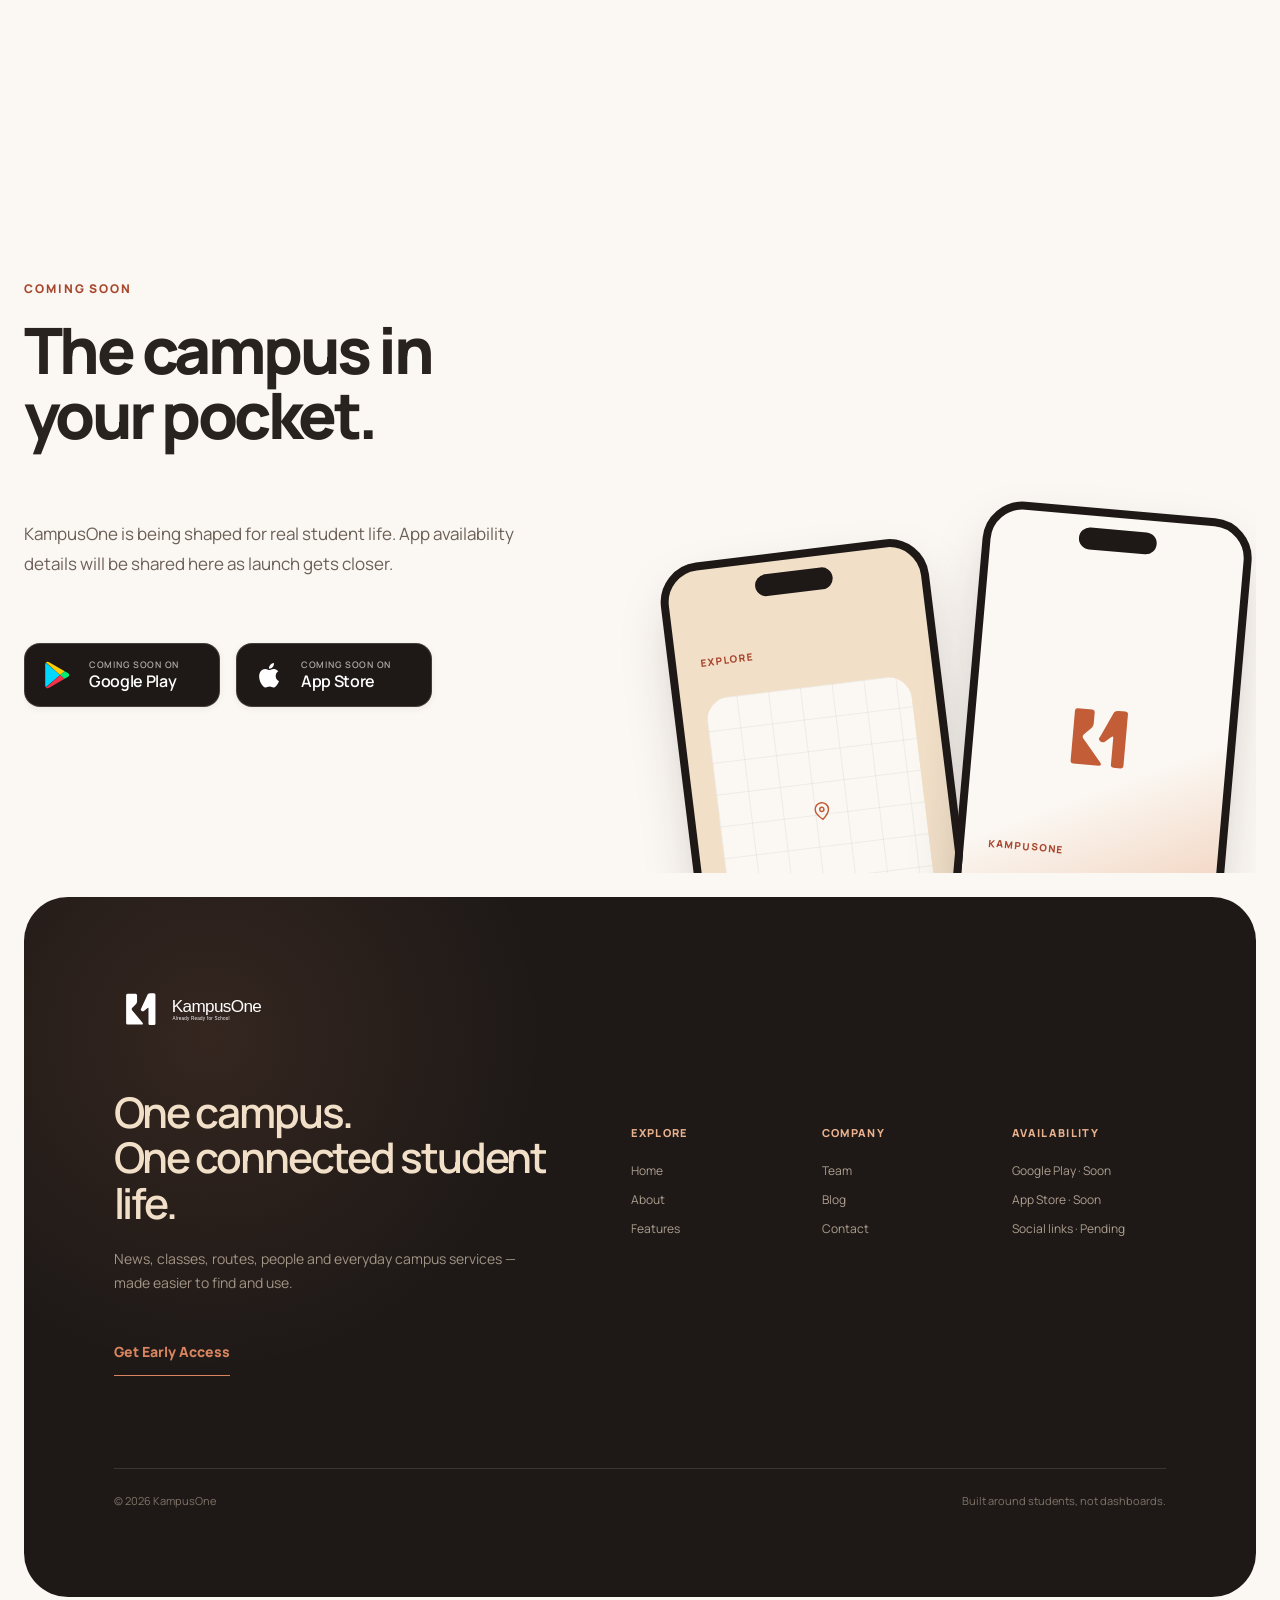
==== commit 5ca41af8: "Add interactive product motion stories" ====
--- a/index.html
+++ b/index.html
@@ -133,7 +133,8 @@
           </ul>
         </div>
         <div class="feed-stage" aria-label="Campus news feed preview">
-          <div class="feed-topline"><span>Your campus</span><span>Today</span></div>
+          <div class="feed-topline"><span>Your campus</span><span class="feed-live"><i aria-hidden="true"></i>Today</span></div>
+          <div class="feed-live-toast" aria-hidden="true"><i></i><span>New campus update</span></div>
           <article class="feed-card feed-card-featured">
             <span>ACADEMIC</span><h3>Course registration guide</h3>
             <p>A clear checklist for what to confirm before submission.</p><small>For your department</small>
@@ -154,6 +155,7 @@
           <span class="schedule-time time-one">08:00</span>
           <span class="schedule-time time-two">10:00</span>
           <span class="schedule-time time-three">13:00</span>
+          <div class="schedule-now-line" aria-hidden="true"><span>NOW</span></div>
           <article class="class-block class-block-one"><small>COE 211</small><strong>Computer Architecture</strong><span>LT 2 · 08:00–10:00</span></article>
           <article class="class-block class-block-two"><small>MTH 211</small><strong>Engineering Mathematics</strong><span>Main Auditorium · 10:00–12:00</span></article>
           <article class="class-block class-block-three"><small>PLAN</small><strong>Study window</strong><span>Library · 13:00</span></article>
@@ -186,20 +188,27 @@
             <span>Lecture Theatre 2</span><small>6 min</small>
           </div>
         </div>
-        <div class="campus-map" aria-label="Illustrated campus walking route">
+        <div class="campus-map" data-map-demo aria-label="Interactive campus walking route. Tap a stop to inspect it or tap the map to replay the route.">
           <div class="map-grid" aria-hidden="true"></div>
           <svg viewBox="0 0 640 500" role="img" aria-label="Walking route from Main Gate to Lecture Theatre 2">
             <path class="map-path map-path-muted" d="M40 420 C120 380 140 302 232 290 S356 350 430 264 S536 176 600 98"/>
             <path class="map-path map-path-route" d="M40 420 C120 380 140 302 232 290 S356 350 430 264 S536 176 600 98"/>
+            <path class="map-path map-path-energy" d="M40 420 C120 380 140 302 232 290 S356 350 430 264 S536 176 600 98"/>
             <circle cx="40" cy="420" r="11" class="map-node"/>
+            <circle cx="322" cy="310" r="9" class="map-node map-node-middle"/>
             <circle cx="600" cy="98" r="14" class="map-node map-node-end"/>
           </svg>
-          <span class="map-label map-label-gate">Main Gate</span>
-          <span class="map-label map-label-centre">Student Centre</span>
-          <span class="map-label map-label-lt">LT 2</span>
-          <div class="map-route-card">
+          <span class="map-walker" aria-hidden="true"><i></i></span>
+          <span class="map-touch-pulse" aria-hidden="true"></span>
+          <button class="map-label map-label-gate" type="button" data-map-stop data-route-title="Main Gate" data-route-detail="Starting point · route ready" aria-pressed="false">Main Gate</button>
+          <button class="map-label map-label-centre" type="button" data-map-stop data-route-title="Student Centre" data-route-detail="260 m · about 3 min away" aria-pressed="false">Student Centre</button>
+          <button class="map-label map-label-lt is-selected" type="button" data-map-stop data-route-title="Lecture Theatre 2" data-route-detail="520 m · mostly shaded" aria-pressed="true">LT 2</button>
+          <div class="map-route-card" data-map-route-card>
             <svg class="icon" viewBox="0 0 24 24" aria-hidden="true"><path d="m3 11 19-9-9 19-2-8z"/></svg>
-            <div><span>Walking route</span><strong>520 m · mostly shaded</strong></div>
+            <div><span data-map-route-title>Lecture Theatre 2</span><strong data-map-route-detail>520 m · mostly shaded</strong></div>
+            <button class="map-replay" type="button" data-map-replay aria-label="Replay the walking route">
+              <svg class="icon" viewBox="0 0 24 24" aria-hidden="true"><path d="M20 11a8 8 0 1 0 2 5M20 4v7h-7"/></svg>
+            </button>
           </div>
         </div>
       </div>
@@ -225,14 +234,21 @@
           <span class="preview-label">Tutoring</span>
           <div class="tutor-avatar">AO</div>
           <h3>Find help for the course in front of you.</h3>
-          <div class="tutor-subjects"><span>MTH 211</span><span>PHY 201</span></div>
+          <div class="tutor-subjects" role="group" aria-label="Choose a course for the tutoring demo">
+            <button type="button" data-tutor-subject="MTH 211" aria-pressed="true">MTH 211</button>
+            <button type="button" data-tutor-subject="PHY 201" aria-pressed="false">PHY 201</button>
+          </div>
+          <div class="tutor-match-flow" aria-live="polite">
+            <span><i aria-hidden="true"></i><b data-tutor-status>Matching help for MTH 211</b></span>
+            <span><i aria-hidden="true"></i><b>Availability found</b></span>
+          </div>
           <p>Course context first. Profiles and availability second.</p>
         </article>
         <article class="rider-preview">
           <div class="rider-route-icon"><svg class="icon" viewBox="0 0 24 24" aria-hidden="true"><circle cx="6" cy="17" r="3"/><circle cx="18" cy="17" r="3"/><path d="m6 17 4-8h4l4 8M9 12h7M14 9l-2-3"/></svg></div>
           <span class="preview-label">Campus riders</span>
           <h3>Delivery progress that speaks in landmarks.</h3>
-          <div class="rider-progress"><span></span><span></span><span></span></div>
+          <div class="rider-progress"><span></span><span></span><span></span><i class="rider-marker" aria-hidden="true"><svg class="icon" viewBox="0 0 24 24"><circle cx="6" cy="17" r="3"/><circle cx="18" cy="17" r="3"/><path d="m6 17 4-8h4l4 8M9 12h7M14 9l-2-3"/></svg></i></div>
           <div class="rider-stops"><small>Picked up</small><small>Faculty road</small><small>You</small></div>
           <p>Arriving near Engineering in 8–12 min</p>
         </article>
@@ -267,17 +283,19 @@
           <span><small>Coming soon on</small><strong>App Store</strong></span>
         </span>
       </div>
-      <div class="launch-devices" aria-label="KampusOne app previews">
-        <div class="launch-phone launch-phone-back">
+      <div class="launch-devices" aria-label="Interactive KampusOne app previews. Tap either phone to check availability.">
+        <button class="launch-phone launch-phone-back" type="button" data-launch-phone data-store="Google Play" aria-label="Open the Google Play app preview">
           <span class="launch-phone-label">Explore</span>
-          <div class="launch-map-mini"><svg class="icon" viewBox="0 0 24 24" aria-hidden="true"><path d="M20 10c0 5-8 12-8 12S4 15 4 10a8 8 0 1 1 16 0z"/><circle cx="12" cy="10" r="2.5"/></svg></div>
+          <span class="launch-map-mini"><svg class="icon" viewBox="0 0 24 24" aria-hidden="true"><path d="M20 10c0 5-8 12-8 12S4 15 4 10a8 8 0 1 1 16 0z"/><circle cx="12" cy="10" r="2.5"/></svg></span>
           <strong>Everything around campus</strong>
-        </div>
-        <div class="launch-phone launch-phone-front">
-          <img src="/assets/brand/K1_symbol_terracotta.svg" alt="">
+          <span class="launch-coming-state" role="status" hidden><small>Google Play preview</small><strong>Coming soon</strong><span>We’re getting KampusOne ready.</span></span>
+        </button>
+        <button class="launch-phone launch-phone-front" type="button" data-launch-phone data-store="App Store" aria-label="Open the App Store app preview">
+          <img class="launch-phone-logo" src="/assets/brand/K1_symbol_terracotta.svg" alt="">
           <span class="launch-phone-label">KampusOne</span>
           <strong>One Campus.<br>One App.</strong>
-        </div>
+          <span class="launch-coming-state" role="status" hidden><small>App Store preview</small><strong>Coming soon</strong><span>We’re getting KampusOne ready.</span></span>
+        </button>
       </div>
     </section>
 
--- a/styles.css
+++ b/styles.css
@@ -1452,6 +1452,819 @@
   }
 }
 
+/* Product demonstration motion system */
+
+.feed-live {
+  display: inline-flex;
+  align-items: center;
+  gap: 7px;
+}
+
+.feed-live > i,
+.feed-live-toast > i {
+  display: block;
+  width: 7px;
+  height: 7px;
+  flex: none;
+  border-radius: 50%;
+  background: var(--clay);
+  box-shadow: 0 0 0 0 rgba(217, 133, 95, 0.36);
+}
+
+.feed-live-toast {
+  position: absolute;
+  z-index: 4;
+  top: 54px;
+  right: 24px;
+  display: flex;
+  align-items: center;
+  gap: 9px;
+  border: 1px solid rgba(241, 223, 200, 0.16);
+  border-radius: 999px;
+  background: rgba(38, 32, 29, 0.9);
+  padding: 10px 13px;
+  color: var(--sand);
+  font-size: 9px;
+  font-weight: 800;
+  letter-spacing: 0.06em;
+  opacity: 0;
+  pointer-events: none;
+  transform: translate3d(0, -12px, 0) scale(0.96);
+  backdrop-filter: blur(16px);
+}
+
+.signal-section.is-motion-active .feed-live > i {
+  animation: signal-pulse 2.4s ease-out infinite;
+}
+
+.signal-section.is-motion-active .feed-live-toast {
+  animation: feed-toast-loop 8s var(--ease-out) 1.6s infinite;
+}
+
+.signal-section.is-motion-active .feed-card {
+  animation: feed-card-focus 9s ease-in-out infinite;
+}
+
+.signal-section.is-motion-active .feed-card:nth-of-type(2) { animation-delay: -6s; }
+.signal-section.is-motion-active .feed-card:nth-of-type(3) { animation-delay: -3s; }
+
+@keyframes signal-pulse {
+  0% { box-shadow: 0 0 0 0 rgba(217, 133, 95, 0.38); }
+  68%, 100% { box-shadow: 0 0 0 8px rgba(217, 133, 95, 0); }
+}
+
+@keyframes feed-toast-loop {
+  0%, 10%, 70%, 100% { opacity: 0; transform: translate3d(0, -12px, 0) scale(0.96); }
+  20%, 58% { opacity: 1; transform: translate3d(0, 0, 0) scale(1); }
+}
+
+@keyframes feed-card-focus {
+  0%, 24%, 100% { border-color: rgba(241, 223, 200, 0.12); box-shadow: 0 18px 48px -32px rgba(0, 0, 0, 0.9); }
+  8%, 16% { border-color: rgba(217, 133, 95, 0.5); box-shadow: 0 22px 54px -28px rgba(217, 133, 95, 0.34); }
+}
+
+.schedule-now-line {
+  position: absolute;
+  z-index: 5;
+  top: 18px;
+  right: 0;
+  left: 56px;
+  height: 2px;
+  background: var(--brand);
+  opacity: 0;
+  pointer-events: none;
+  transform-origin: left center;
+}
+
+.schedule-now-line::after {
+  position: absolute;
+  top: 50%;
+  right: -1px;
+  width: 8px;
+  height: 8px;
+  border: 2px solid var(--surface);
+  border-radius: 50%;
+  background: var(--brand);
+  content: "";
+  transform: translateY(-50%);
+}
+
+.schedule-now-line > span {
+  position: absolute;
+  top: -18px;
+  left: 0;
+  color: var(--brand-deep);
+  font-size: 8px;
+  font-weight: 800;
+  letter-spacing: 0.12em;
+}
+
+.schedule-story.is-motion-active .schedule-now-line {
+  animation: schedule-now-travel 11s linear 1.2s infinite;
+}
+
+.schedule-story.is-motion-active .class-block {
+  animation: schedule-class-focus 11s ease-in-out infinite;
+}
+
+.schedule-story.is-motion-active .class-block-two { animation-delay: -7.35s; }
+.schedule-story.is-motion-active .class-block-three { animation-delay: -3.7s; }
+
+.schedule-story.is-motion-active .schedule-reminder svg {
+  animation: reminder-clock 2.8s ease-in-out infinite;
+  transform-origin: center;
+}
+
+@keyframes schedule-now-travel {
+  0%, 4% { top: 18px; opacity: 0; transform: scaleX(0.12); }
+  10% { opacity: 0.9; transform: scaleX(1); }
+  88% { top: 420px; opacity: 0.9; transform: scaleX(1); }
+  96%, 100% { top: 420px; opacity: 0; transform: scaleX(0.2); }
+}
+
+@keyframes schedule-class-focus {
+  0%, 26%, 100% { filter: saturate(1) brightness(1); box-shadow: var(--shadow-1); }
+  8%, 18% { filter: saturate(1.08) brightness(1.04); box-shadow: 0 22px 52px -30px rgba(168, 70, 46, 0.55); }
+}
+
+@keyframes reminder-clock {
+  0%, 72%, 100% { opacity: 1; transform: scale(1); }
+  80% { opacity: 0.72; transform: scale(0.92); }
+  88% { opacity: 1; transform: scale(1.08); }
+}
+
+.story-section.is-motion-active .phone-update {
+  animation: phone-update-cycle 7s ease-in-out infinite;
+  transform-origin: center;
+}
+
+.story-section.is-motion-active .phone-quick-grid > div:first-child {
+  animation: quick-card-focus 6s ease-in-out infinite;
+}
+
+.story-section.is-motion-active .phone-quick-grid > div:last-child {
+  animation: quick-card-focus 6s ease-in-out -3s infinite;
+}
+
+.story-section.is-motion-active .stage-note {
+  animation: note-signal 5s ease-in-out infinite;
+}
+
+.story-section.is-motion-active .stage-note-bottom { animation-delay: -2.5s; }
+
+@keyframes phone-update-cycle {
+  0%, 70%, 100% { box-shadow: 0 10px 28px -24px rgba(168, 70, 46, 0.2); filter: brightness(1); }
+  80%, 92% { box-shadow: 0 18px 38px -20px rgba(168, 70, 46, 0.48); filter: brightness(1.035); }
+}
+
+@keyframes quick-card-focus {
+  0%, 42%, 100% { border-color: transparent; box-shadow: none; }
+  50%, 78% { border-color: rgba(195, 93, 56, 0.22); box-shadow: 0 14px 28px -24px rgba(168, 70, 46, 0.6); }
+}
+
+@keyframes note-signal {
+  0%, 72%, 100% { box-shadow: var(--shadow-1); }
+  82%, 92% { box-shadow: 0 18px 36px -26px rgba(168, 70, 46, 0.55); }
+}
+
+.campus-map {
+  --map-pan-x: 0px;
+  --map-pan-y: 0px;
+  touch-action: manipulation;
+}
+
+.campus-map .map-grid {
+  transform: translate3d(var(--map-pan-x), var(--map-pan-y), 0) scale(1.04);
+  transition: transform var(--motion-standard) var(--ease-out);
+}
+
+.movement-story.is-motion-active .map-grid {
+  animation: map-grid-drift 16s linear infinite;
+}
+
+.map-path-energy {
+  stroke: rgba(255, 255, 255, 0.88);
+  stroke-width: 3;
+  stroke-dasharray: 3 22;
+  stroke-dashoffset: 0;
+  opacity: 0;
+}
+
+.movement-story.is-motion-active .map-path-energy {
+  opacity: 1;
+  animation: map-route-energy 2.4s linear infinite;
+}
+
+.map-node-middle {
+  fill: var(--sand);
+}
+
+.map-walker {
+  position: absolute;
+  z-index: 4;
+  top: 76%;
+  left: 8%;
+  display: grid;
+  width: 16px;
+  height: 16px;
+  place-items: center;
+  border: 3px solid var(--surface);
+  border-radius: 50%;
+  background: var(--brand-deep);
+  box-shadow: 0 8px 18px rgba(168, 70, 46, 0.28);
+  opacity: 0;
+  pointer-events: none;
+}
+
+.map-walker > i {
+  width: 4px;
+  height: 4px;
+  border-radius: 50%;
+  background: white;
+}
+
+.movement-story.is-motion-active .map-walker {
+  animation: campus-walker 9s var(--ease-in-out, ease-in-out) 1.2s infinite;
+}
+
+.map-touch-pulse {
+  position: absolute;
+  z-index: 6;
+  top: var(--map-tap-y, 50%);
+  left: var(--map-tap-x, 50%);
+  width: 18px;
+  height: 18px;
+  border: 2px solid var(--brand);
+  border-radius: 50%;
+  opacity: 0;
+  pointer-events: none;
+  transform: translate(-50%, -50%) scale(0.4);
+}
+
+.campus-map.has-map-tap .map-touch-pulse {
+  animation: map-tap-response 620ms var(--ease-out) both;
+}
+
+.map-label {
+  min-height: 40px;
+  appearance: none;
+  color: var(--ink);
+  cursor: pointer;
+  font-family: inherit;
+  line-height: 1;
+  transition: color var(--motion-micro), background var(--motion-micro), border-color var(--motion-micro), box-shadow var(--motion-standard), transform var(--motion-micro);
+}
+
+.map-label:hover,
+.map-label:focus-visible,
+.map-label.is-selected {
+  border-color: rgba(168, 70, 46, 0.42);
+  background: var(--brand-deep);
+  color: white;
+  box-shadow: 0 14px 28px -20px rgba(168, 70, 46, 0.72);
+  outline: 0;
+}
+
+.map-label:active { transform: scale(0.97); }
+
+.map-route-card > div { flex: 1; }
+
+.map-replay {
+  display: grid;
+  width: 40px;
+  height: 40px;
+  flex: none;
+  place-items: center;
+  border: 1px solid var(--border-soft);
+  border-radius: 12px;
+  background: rgba(255, 255, 255, 0.78);
+  color: var(--brand-deep);
+  cursor: pointer;
+  transition: color var(--motion-micro), background var(--motion-micro), transform var(--motion-micro);
+}
+
+.map-replay:hover,
+.map-replay:focus-visible {
+  background: var(--brand-deep);
+  color: white;
+  outline: 0;
+}
+
+.map-replay:active { transform: scale(0.94); }
+.map-replay svg { width: 18px; height: 18px; }
+
+.campus-map.is-route-replaying .map-path-route {
+  animation: route-draw 900ms var(--ease-out) both !important;
+}
+
+.campus-map.is-route-replaying .map-replay svg {
+  animation: replay-turn 760ms var(--ease-out) both;
+}
+
+@keyframes map-grid-drift {
+  from { background-position: 0 0, 0 0; }
+  to { background-position: 48px 48px, 48px 48px; }
+}
+
+@keyframes map-route-energy {
+  to { stroke-dashoffset: -100; }
+}
+
+@keyframes campus-walker {
+  0%, 8% { top: 76%; left: 8%; opacity: 0; }
+  13% { opacity: 1; }
+  38% { top: 55%; left: 35%; opacity: 1; }
+  62% { top: 49%; left: 57%; opacity: 1; }
+  88% { top: 18%; left: 86%; opacity: 1; }
+  94%, 100% { top: 18%; left: 86%; opacity: 0; }
+}
+
+@keyframes map-tap-response {
+  0% { opacity: 0.8; transform: translate(-50%, -50%) scale(0.35); }
+  100% { opacity: 0; transform: translate(-50%, -50%) scale(2.6); }
+}
+
+@keyframes replay-turn {
+  from { transform: rotate(0); }
+  to { transform: rotate(-360deg); }
+}
+
+.product-ribbon {
+  position: relative;
+}
+
+.product-ribbon::after {
+  position: absolute;
+  z-index: 3;
+  inset: 0;
+  width: 30%;
+  background: linear-gradient(100deg, transparent, rgba(255, 255, 255, 0.2), transparent);
+  content: "";
+  opacity: 0;
+  pointer-events: none;
+  transform: translateX(-180%) skewX(-8deg);
+}
+
+.campus-economy.is-motion-active .product-ribbon::after {
+  animation: marketplace-scan 7s ease-in-out 1s infinite;
+}
+
+.campus-economy.is-motion-active .product-tile {
+  animation: product-tile-focus 9s ease-in-out infinite;
+}
+
+.campus-economy.is-motion-active .product-tile-two { animation-delay: -6s; }
+.campus-economy.is-motion-active .product-tile-three { animation-delay: -3s; }
+
+@keyframes marketplace-scan {
+  0%, 14%, 100% { opacity: 0; transform: translateX(-180%) skewX(-8deg); }
+  24% { opacity: 1; }
+  58%, 70% { opacity: 0; transform: translateX(410%) skewX(-8deg); }
+}
+
+@keyframes product-tile-focus {
+  0%, 26%, 100% { filter: brightness(1) saturate(1); box-shadow: none; }
+  8%, 18% { filter: brightness(1.06) saturate(1.06); box-shadow: 0 22px 42px -30px rgba(41, 35, 31, 0.55); }
+}
+
+.tutor-subjects button {
+  appearance: none;
+  border: 1px solid rgba(41, 35, 31, 0.12);
+  border-radius: 10px;
+  background: rgba(255, 255, 255, 0.55);
+  padding: 8px 10px;
+  color: var(--ink);
+  cursor: pointer;
+  font-family: inherit;
+  font-size: 9px;
+  font-weight: 800;
+  transition: color var(--motion-micro), background var(--motion-micro), border-color var(--motion-micro), transform var(--motion-micro);
+}
+
+.tutor-subjects button:hover,
+.tutor-subjects button:focus-visible,
+.tutor-subjects button[aria-pressed="true"] {
+  border-color: var(--ink);
+  background: var(--ink);
+  color: var(--sand);
+  outline: 0;
+}
+
+.tutor-subjects button:active { transform: scale(0.96); }
+
+.tutor-match-flow {
+  position: relative;
+  display: grid;
+  gap: 8px;
+  margin-top: 18px;
+  border-top: 1px solid rgba(41, 35, 31, 0.1);
+  padding-top: 16px;
+}
+
+.tutor-match-flow::before {
+  position: absolute;
+  top: 25px;
+  bottom: 9px;
+  left: 4px;
+  width: 1px;
+  background: rgba(41, 35, 31, 0.16);
+  content: "";
+}
+
+.tutor-match-flow > span {
+  position: relative;
+  display: flex;
+  align-items: center;
+  gap: 9px;
+  color: var(--ink-soft);
+  font-size: 9px;
+}
+
+.tutor-match-flow i {
+  z-index: 1;
+  width: 9px;
+  height: 9px;
+  border: 2px solid var(--brand);
+  border-radius: 50%;
+  background: var(--sand);
+}
+
+.tutor-match-flow b { font-weight: 700; }
+
+.campus-economy.is-motion-active .tutor-match-flow > span:first-child i {
+  animation: tutor-search-dot 3.2s ease-in-out infinite;
+}
+
+.campus-economy.is-motion-active .tutor-match-flow > span:last-child i {
+  animation: tutor-result-dot 3.2s ease-in-out infinite;
+}
+
+.tutor-preview.is-tutor-switching .tutor-match-flow {
+  animation: tutor-flow-refresh 620ms var(--ease-out) both;
+}
+
+@keyframes tutor-search-dot {
+  0%, 18%, 100% { background: var(--sand); box-shadow: 0 0 0 0 rgba(195, 93, 56, 0); }
+  28%, 62% { background: var(--brand); box-shadow: 0 0 0 5px rgba(195, 93, 56, 0.12); }
+}
+
+@keyframes tutor-result-dot {
+  0%, 48%, 100% { background: var(--sand); box-shadow: 0 0 0 0 rgba(195, 93, 56, 0); }
+  58%, 88% { background: var(--brand); box-shadow: 0 0 0 5px rgba(195, 93, 56, 0.12); }
+}
+
+@keyframes tutor-flow-refresh {
+  0% { opacity: 0.45; transform: translateY(5px); }
+  100% { opacity: 1; transform: translateY(0); }
+}
+
+.rider-marker {
+  position: absolute;
+  z-index: 4;
+  top: 50%;
+  left: 0;
+  display: grid;
+  width: 27px;
+  height: 27px;
+  place-items: center;
+  border: 2px solid rgba(241, 223, 200, 0.28);
+  border-radius: 9px;
+  background: var(--clay);
+  color: var(--midnight);
+  opacity: 0;
+  transform: translate(-50%, -50%);
+}
+
+.rider-marker svg { width: 15px; height: 15px; }
+
+.campus-economy.is-motion-active .rider-marker {
+  animation: rider-route-travel 8s var(--ease-in-out, ease-in-out) 1s infinite;
+}
+
+.campus-economy.is-motion-active .rider-route-icon {
+  animation: rider-signal 3s ease-in-out infinite;
+}
+
+@keyframes rider-route-travel {
+  0%, 8% { left: 0; opacity: 0; }
+  14% { opacity: 1; }
+  48% { left: 50%; opacity: 1; }
+  82% { left: 100%; opacity: 1; }
+  90%, 100% { left: 100%; opacity: 0; }
+}
+
+@keyframes rider-signal {
+  0%, 72%, 100% { box-shadow: 0 0 0 0 rgba(217, 133, 95, 0); }
+  82% { box-shadow: 0 0 0 8px rgba(217, 133, 95, 0.1); }
+}
+
+.department-story.is-motion-active .department-row {
+  animation: department-context 12s ease-in-out infinite;
+}
+
+.department-story.is-motion-active .department-row:nth-child(3) { animation-delay: -9s; }
+.department-story.is-motion-active .department-row:nth-child(4) { animation-delay: -6s; }
+.department-story.is-motion-active .department-row:nth-child(5) { animation-delay: -3s; }
+
+@keyframes department-context {
+  0%, 20%, 100% { background: transparent; padding-inline: 0; }
+  6%, 14% { background: rgba(195, 93, 56, 0.06); padding-inline: 16px; }
+}
+
+.launch-phone {
+  appearance: none;
+  color: var(--ink);
+  cursor: pointer;
+  font-family: inherit;
+  text-align: left;
+  touch-action: manipulation;
+}
+
+.launch-phone:focus-visible {
+  outline: 3px solid rgba(195, 93, 56, 0.5);
+  outline-offset: 6px;
+}
+
+.launch-phone > .launch-phone-label,
+.launch-phone > .launch-map-mini,
+.launch-phone > .launch-phone-logo,
+.launch-phone > strong {
+  transition: opacity var(--motion-standard), transform var(--motion-standard) var(--ease-out);
+}
+
+.launch-phone::after {
+  position: absolute;
+  z-index: 2;
+  top: -18%;
+  bottom: -18%;
+  left: -70%;
+  width: 42%;
+  background: linear-gradient(90deg, transparent, rgba(255, 255, 255, 0.42), transparent);
+  content: "";
+  opacity: 0;
+  pointer-events: none;
+  transform: skewX(-12deg);
+}
+
+.launch-teaser.is-motion-active .launch-phone::after {
+  animation: phone-screen-glint 8s ease-in-out infinite;
+}
+
+.launch-teaser.is-motion-active .launch-phone-front::after { animation-delay: -4s; }
+
+.launch-teaser.is-motion-active .launch-map-mini svg {
+  animation: launch-pin-signal 3.4s ease-in-out infinite;
+  transform-origin: center;
+}
+
+.launch-teaser.is-motion-active .launch-phone-logo {
+  animation: launch-logo-breathe 5s ease-in-out infinite;
+}
+
+.launch-coming-state {
+  position: absolute;
+  z-index: 5;
+  inset: 0;
+  display: flex;
+  align-items: center;
+  justify-content: center;
+  flex-direction: column;
+  overflow: hidden;
+  background:
+    radial-gradient(circle at 50% 38%, rgba(217, 133, 95, 0.32), transparent 34%),
+    var(--midnight);
+  padding: 42px 24px 24px;
+  color: var(--sand);
+  text-align: center;
+  opacity: 0;
+  transform: scale(0.96);
+}
+
+.launch-coming-state[hidden] { display: none; }
+
+.launch-coming-state::before {
+  width: 76px;
+  height: 76px;
+  border: 1px solid rgba(217, 133, 95, 0.5);
+  border-radius: 50%;
+  content: "";
+  opacity: 0.4;
+}
+
+.launch-coming-state small {
+  margin-top: 24px;
+  color: var(--clay);
+  font-size: 9px;
+  font-weight: 800;
+  letter-spacing: 0.12em;
+  text-transform: uppercase;
+}
+
+.launch-coming-state strong {
+  margin-top: 10px;
+  color: white;
+  font-size: 34px;
+  letter-spacing: -0.05em;
+}
+
+.launch-coming-state > span {
+  max-width: 180px;
+  margin-top: 12px;
+  color: rgba(241, 223, 200, 0.62);
+  font-size: 11px;
+  line-height: 1.5;
+}
+
+.launch-phone.is-coming > .launch-phone-label,
+.launch-phone.is-coming > .launch-map-mini,
+.launch-phone.is-coming > .launch-phone-logo,
+.launch-phone.is-coming > strong {
+  opacity: 0;
+  transform: scale(0.96);
+}
+
+.launch-phone.is-coming .launch-coming-state {
+  animation: coming-state-in var(--motion-large) var(--ease-out) both;
+}
+
+.launch-phone.is-coming .launch-coming-state::before {
+  animation: coming-state-ring 1.8s ease-out infinite;
+}
+
+@keyframes phone-screen-glint {
+  0%, 16%, 100% { left: -70%; opacity: 0; }
+  24% { opacity: 0.72; }
+  48%, 58% { left: 135%; opacity: 0; }
+}
+
+@keyframes launch-pin-signal {
+  0%, 68%, 100% { filter: drop-shadow(0 0 0 rgba(195, 93, 56, 0)); transform: scale(1); }
+  80% { filter: drop-shadow(0 8px 12px rgba(195, 93, 56, 0.3)); transform: scale(1.08); }
+}
+
+@keyframes launch-logo-breathe {
+  0%, 100% { opacity: 1; transform: scale(1); }
+  50% { opacity: 0.84; transform: scale(1.035); }
+}
+
+@keyframes coming-state-in {
+  from { opacity: 0; transform: scale(0.96); }
+  to { opacity: 1; transform: scale(1); }
+}
+
+@keyframes coming-state-ring {
+  0% { box-shadow: 0 0 0 0 rgba(217, 133, 95, 0.34); transform: scale(0.76); }
+  72%, 100% { box-shadow: 0 0 0 28px rgba(217, 133, 95, 0); transform: scale(1); }
+}
+
+.about-origin.is-motion-active .about-campus-image {
+  animation: editorial-photo-drift 14s ease-in-out infinite alternate;
+}
+
+.about-direction.is-motion-active .direction-list li {
+  animation: editorial-row-focus 12s ease-in-out infinite;
+}
+
+.about-direction.is-motion-active .direction-list li:nth-child(2) { animation-delay: -8s; }
+.about-direction.is-motion-active .direction-list li:nth-child(3) { animation-delay: -4s; }
+
+.team-editorial.is-motion-active .team-photo-placeholder::after {
+  position: absolute;
+  inset: -20% auto -20% -55%;
+  width: 34%;
+  background: linear-gradient(90deg, transparent, rgba(255, 255, 255, 0.34), transparent);
+  content: "";
+  transform: skewX(-10deg);
+  animation: placeholder-light 9s ease-in-out infinite;
+}
+
+.team-editorial.is-motion-active .team-member:nth-child(2) .team-photo-placeholder::after { animation-delay: -6s; }
+.team-editorial.is-motion-active .team-member:nth-child(3) .team-photo-placeholder::after { animation-delay: -3s; }
+
+.team-editorial.is-motion-active .team-photo-placeholder img {
+  animation: team-mark-breathe 6s ease-in-out infinite;
+}
+
+.blog-index.is-motion-active .featured-story-art img {
+  animation: featured-mark-drift 10s ease-in-out infinite alternate;
+}
+
+@keyframes editorial-photo-drift {
+  from { transform: scale(1.01) translate3d(0, 0, 0); }
+  to { transform: scale(1.07) translate3d(-1.5%, -1%, 0); }
+}
+
+@keyframes editorial-row-focus {
+  0%, 22%, 100% { background: transparent; padding-inline: 0; }
+  7%, 15% { background: rgba(195, 93, 56, 0.05); padding-inline: 14px; }
+}
+
+@keyframes placeholder-light {
+  0%, 18%, 100% { left: -55%; opacity: 0; }
+  28% { opacity: 1; }
+  56%, 68% { left: 125%; opacity: 0; }
+}
+
+@keyframes team-mark-breathe {
+  0%, 100% { opacity: 0.68; transform: scale(1); }
+  50% { opacity: 0.84; transform: scale(1.05); }
+}
+
+@keyframes featured-mark-drift {
+  from { transform: rotate(-8deg) scale(1); }
+  to { transform: rotate(-4deg) scale(1.08); }
+}
+
+body.is-page-hidden * {
+  animation-play-state: paused !important;
+}
+
+@media (max-width: 760px) {
+  .feed-live-toast {
+    top: 50px;
+    right: 18px;
+  }
+
+  .schedule-now-line {
+    left: 44px;
+  }
+
+  .map-label {
+    min-height: 42px;
+    padding: 9px 10px;
+  }
+
+  .map-label-centre { left: 35%; }
+
+  .map-route-card {
+    right: 14px;
+    bottom: 14px;
+    left: 14px;
+  }
+
+  .launch-coming-state strong { font-size: 30px; }
+}
+
+@media (max-width: 480px) {
+  .feed-live-toast {
+    max-width: calc(100% - 36px);
+  }
+
+  .map-label {
+    font-size: 8px;
+  }
+
+  .map-label-gate { left: 4%; }
+  .map-label-lt { right: 2%; }
+
+  .map-replay {
+    width: 38px;
+    height: 38px;
+  }
+
+  .tutor-match-flow { margin-top: 16px; }
+}
+
+@media (hover: none) {
+  .map-label:hover,
+  .map-replay:hover,
+  .tutor-subjects button:hover {
+    transform: none;
+  }
+}
+
+@media (prefers-reduced-motion: reduce) {
+  .feed-live-toast,
+  .schedule-now-line,
+  .map-path-energy,
+  .map-walker,
+  .map-touch-pulse,
+  .product-ribbon::after,
+  .rider-marker,
+  .launch-phone::after,
+  .team-photo-placeholder::after {
+    display: none !important;
+  }
+
+  .map-grid,
+  .phone-update,
+  .phone-quick-grid > div,
+  .stage-note,
+  .class-block,
+  .schedule-reminder svg,
+  .product-tile,
+  .rider-route-icon,
+  .department-row,
+  .about-campus-image,
+  .direction-list li,
+  .team-photo-placeholder img,
+  .featured-story-art img,
+  .launch-map-mini svg,
+  .launch-phone-logo {
+    animation: none !important;
+  }
+}
+
 /* Shared inner-page composition */
 
 .skip-link {
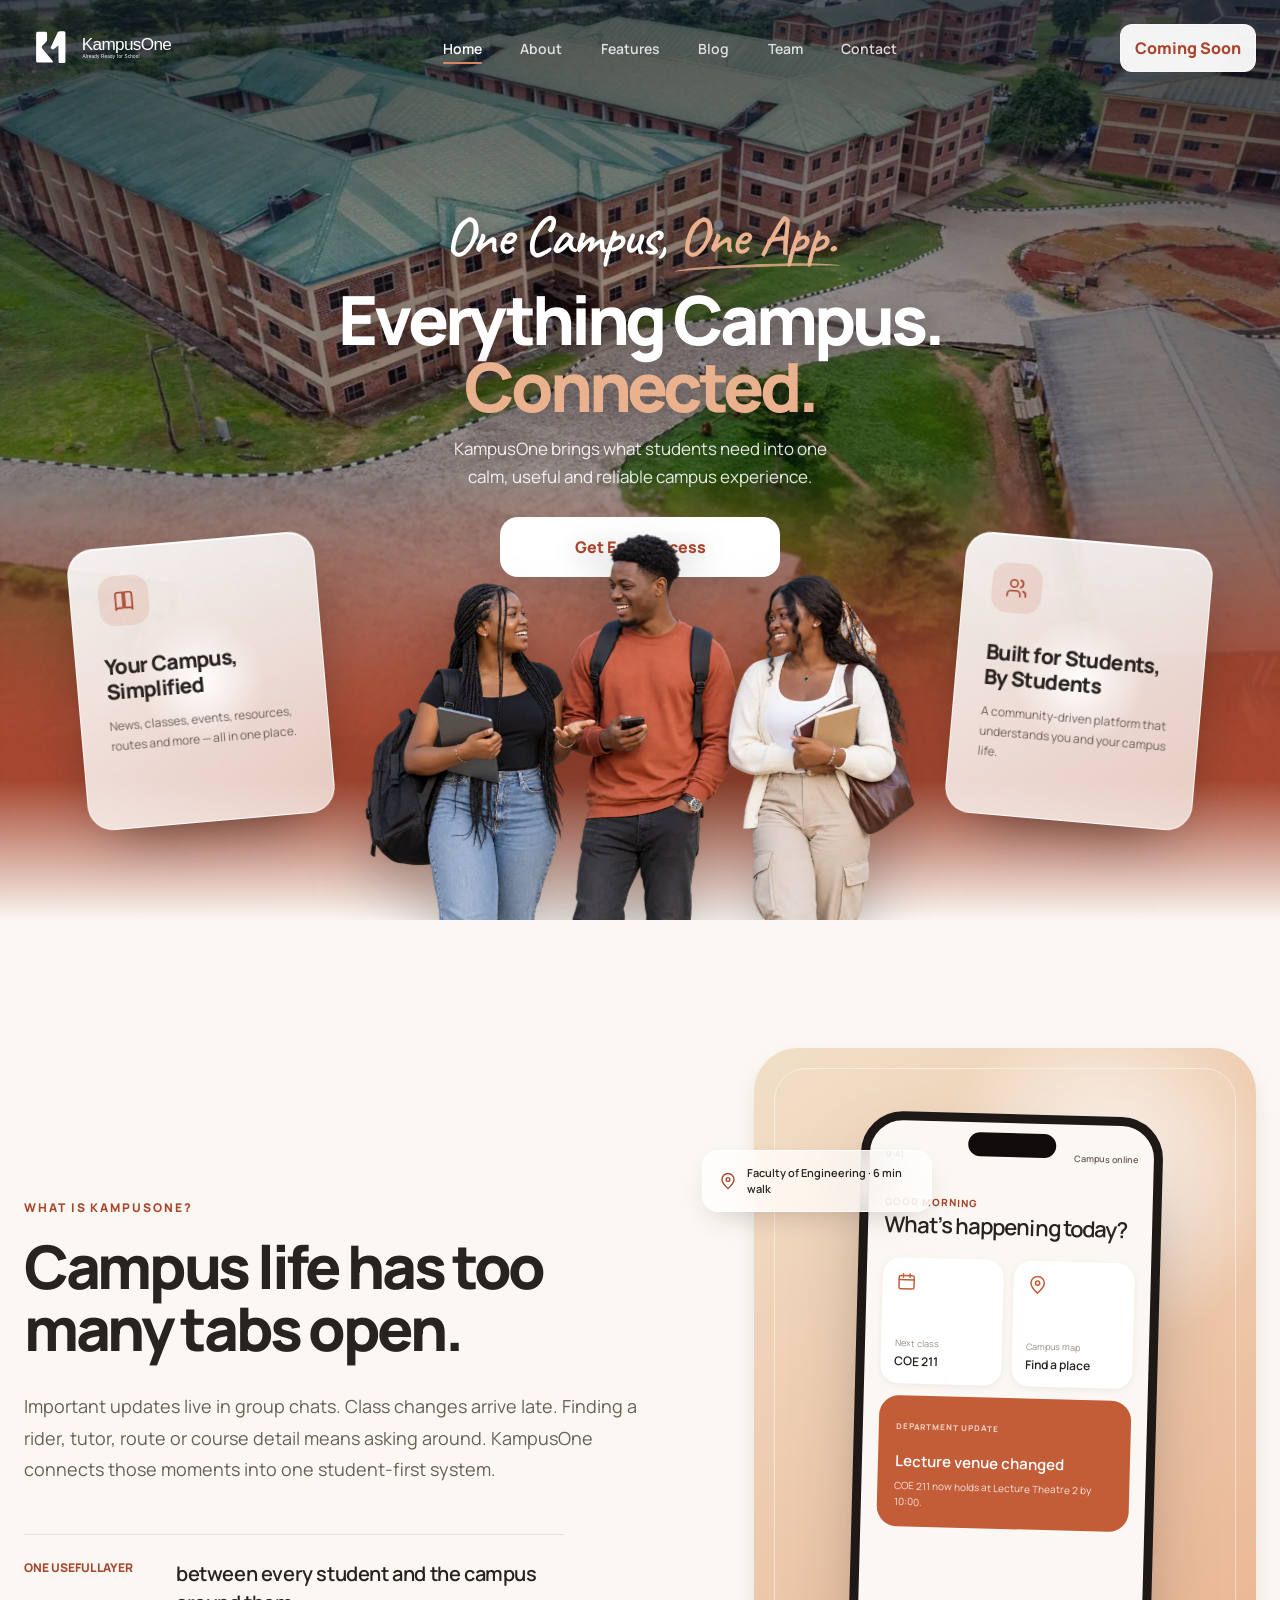
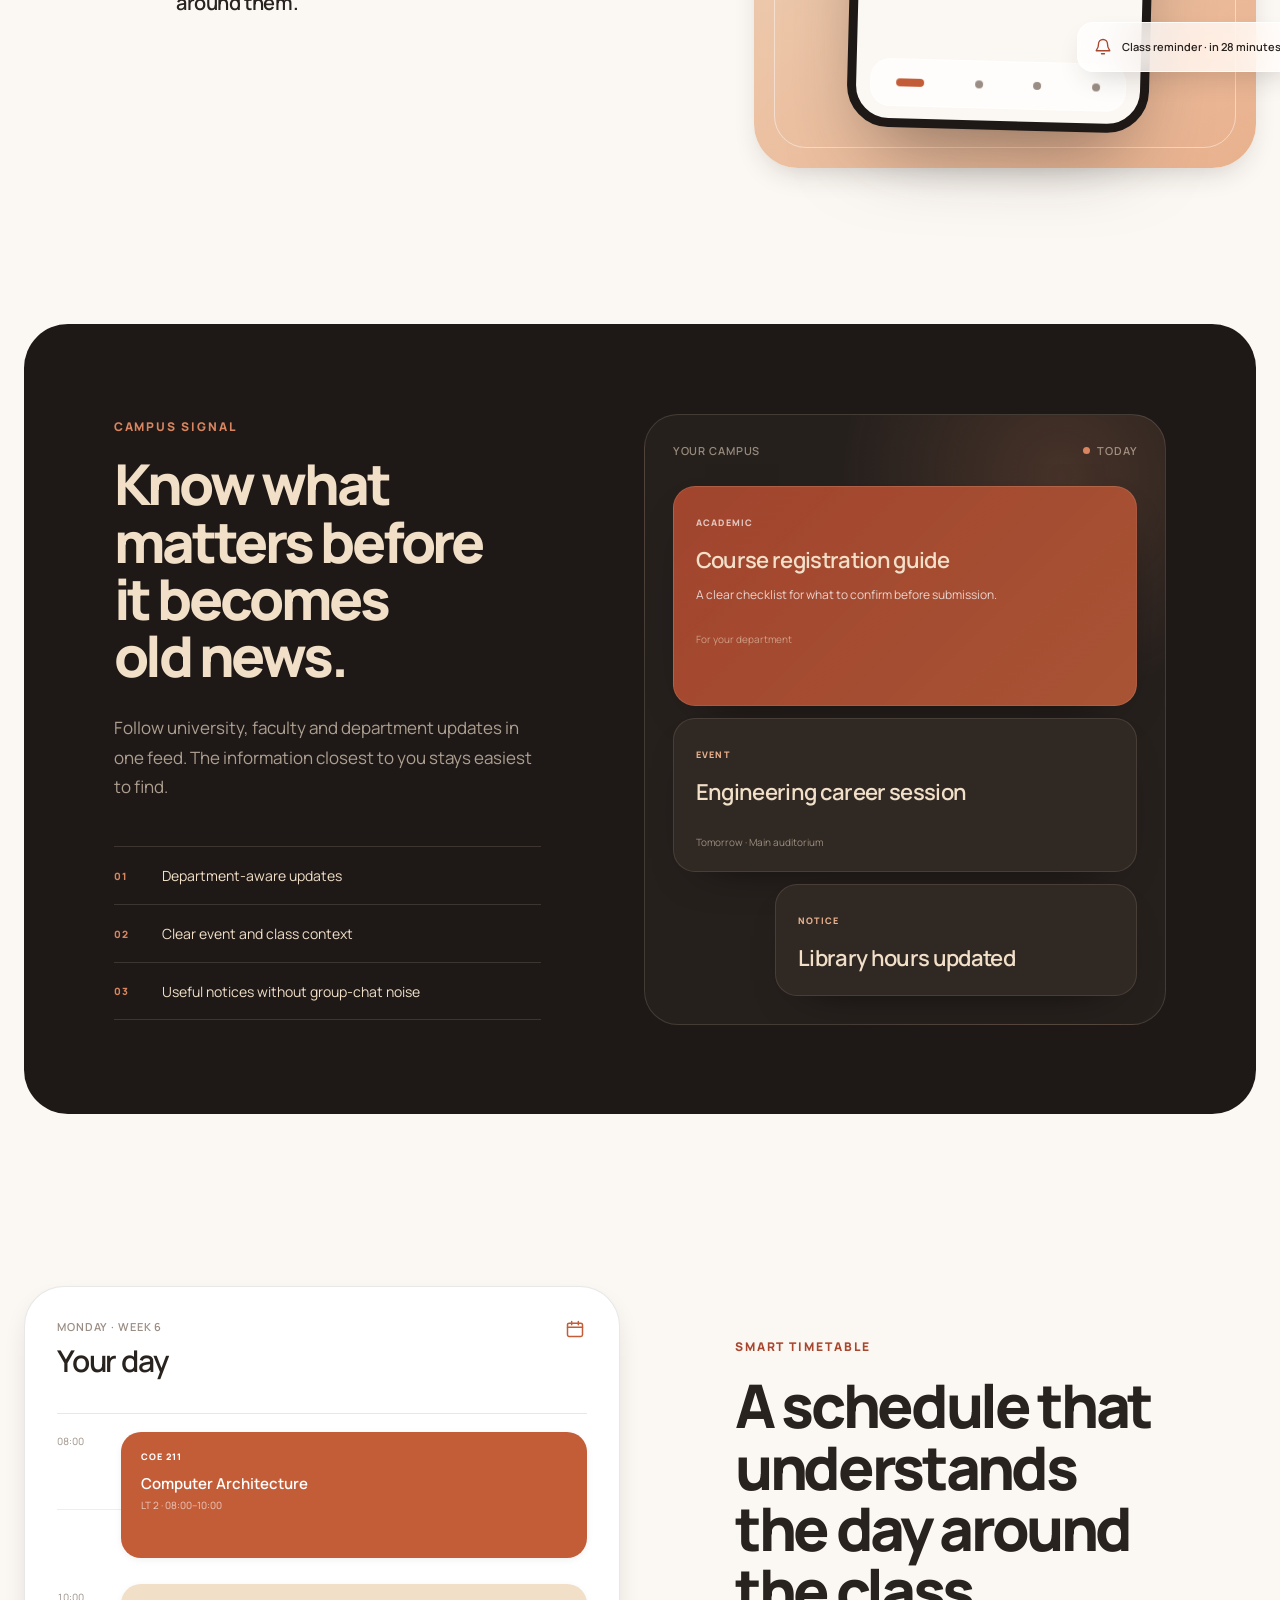
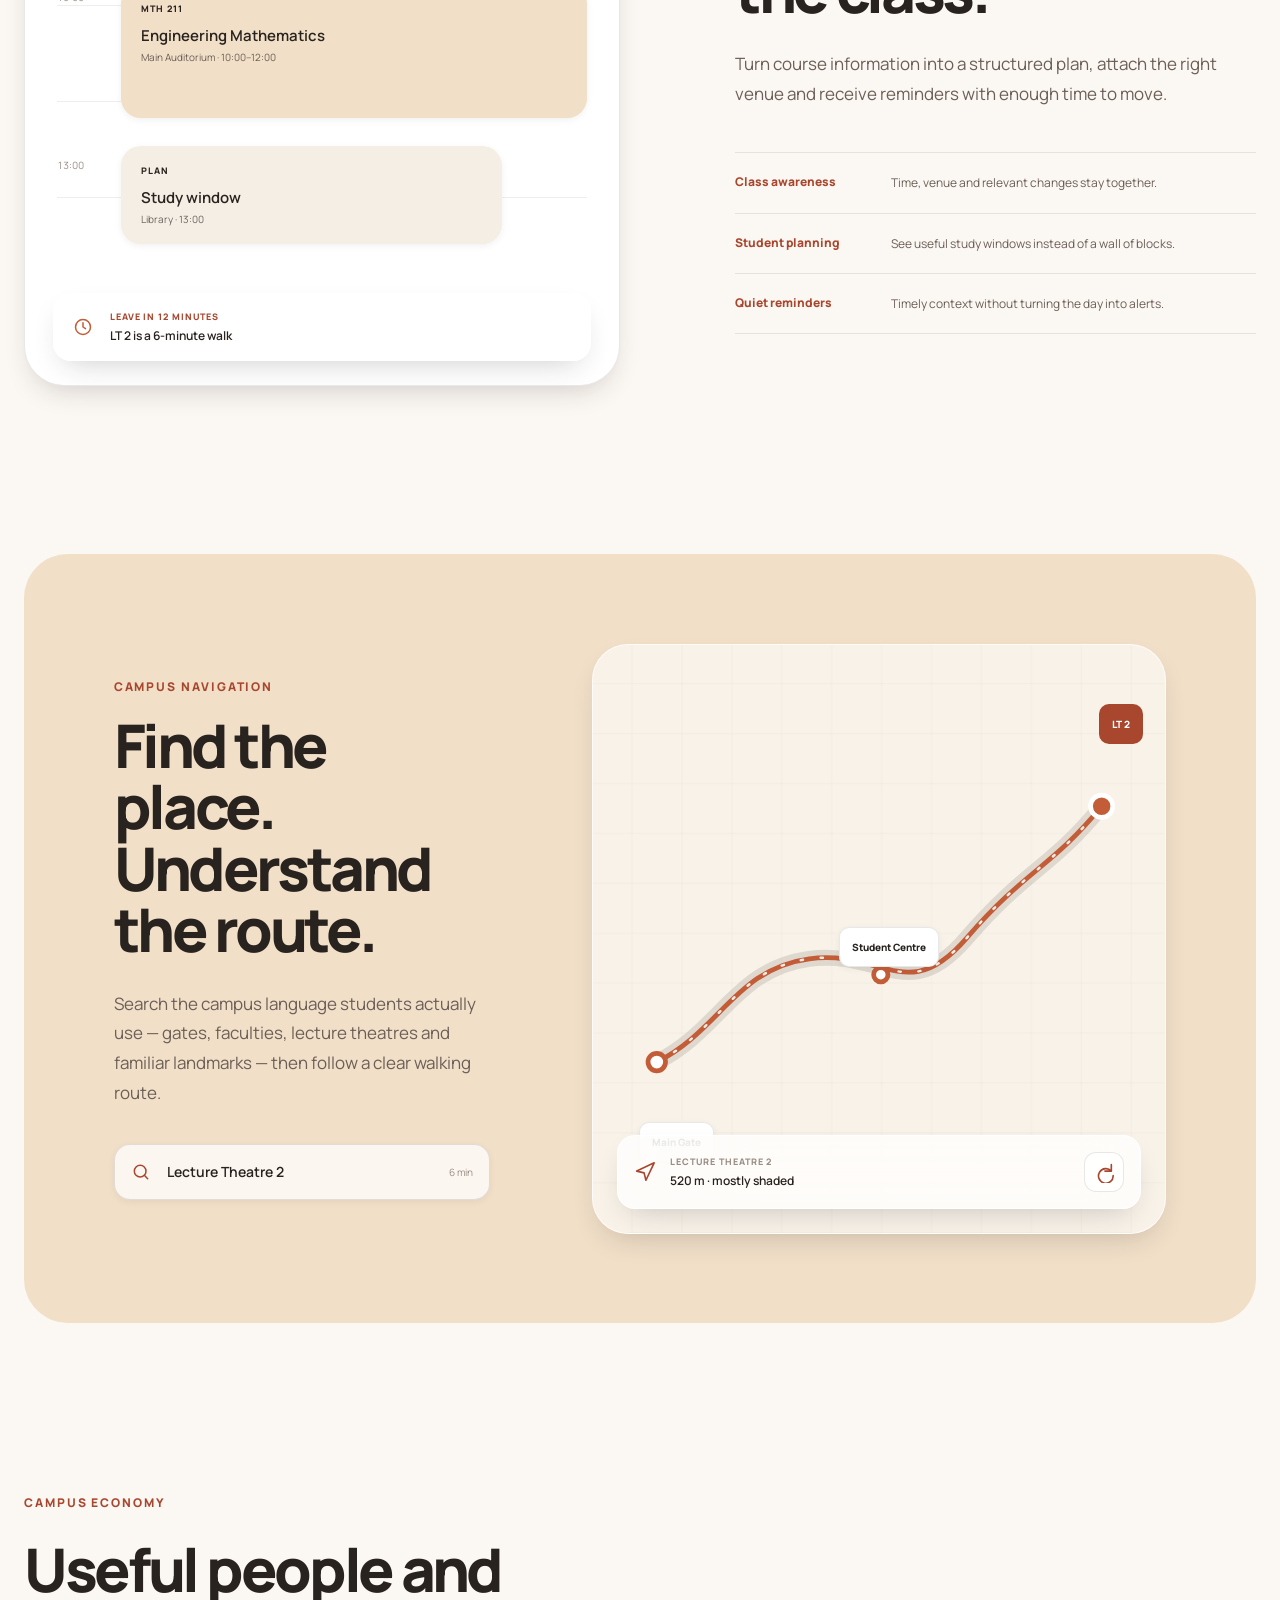
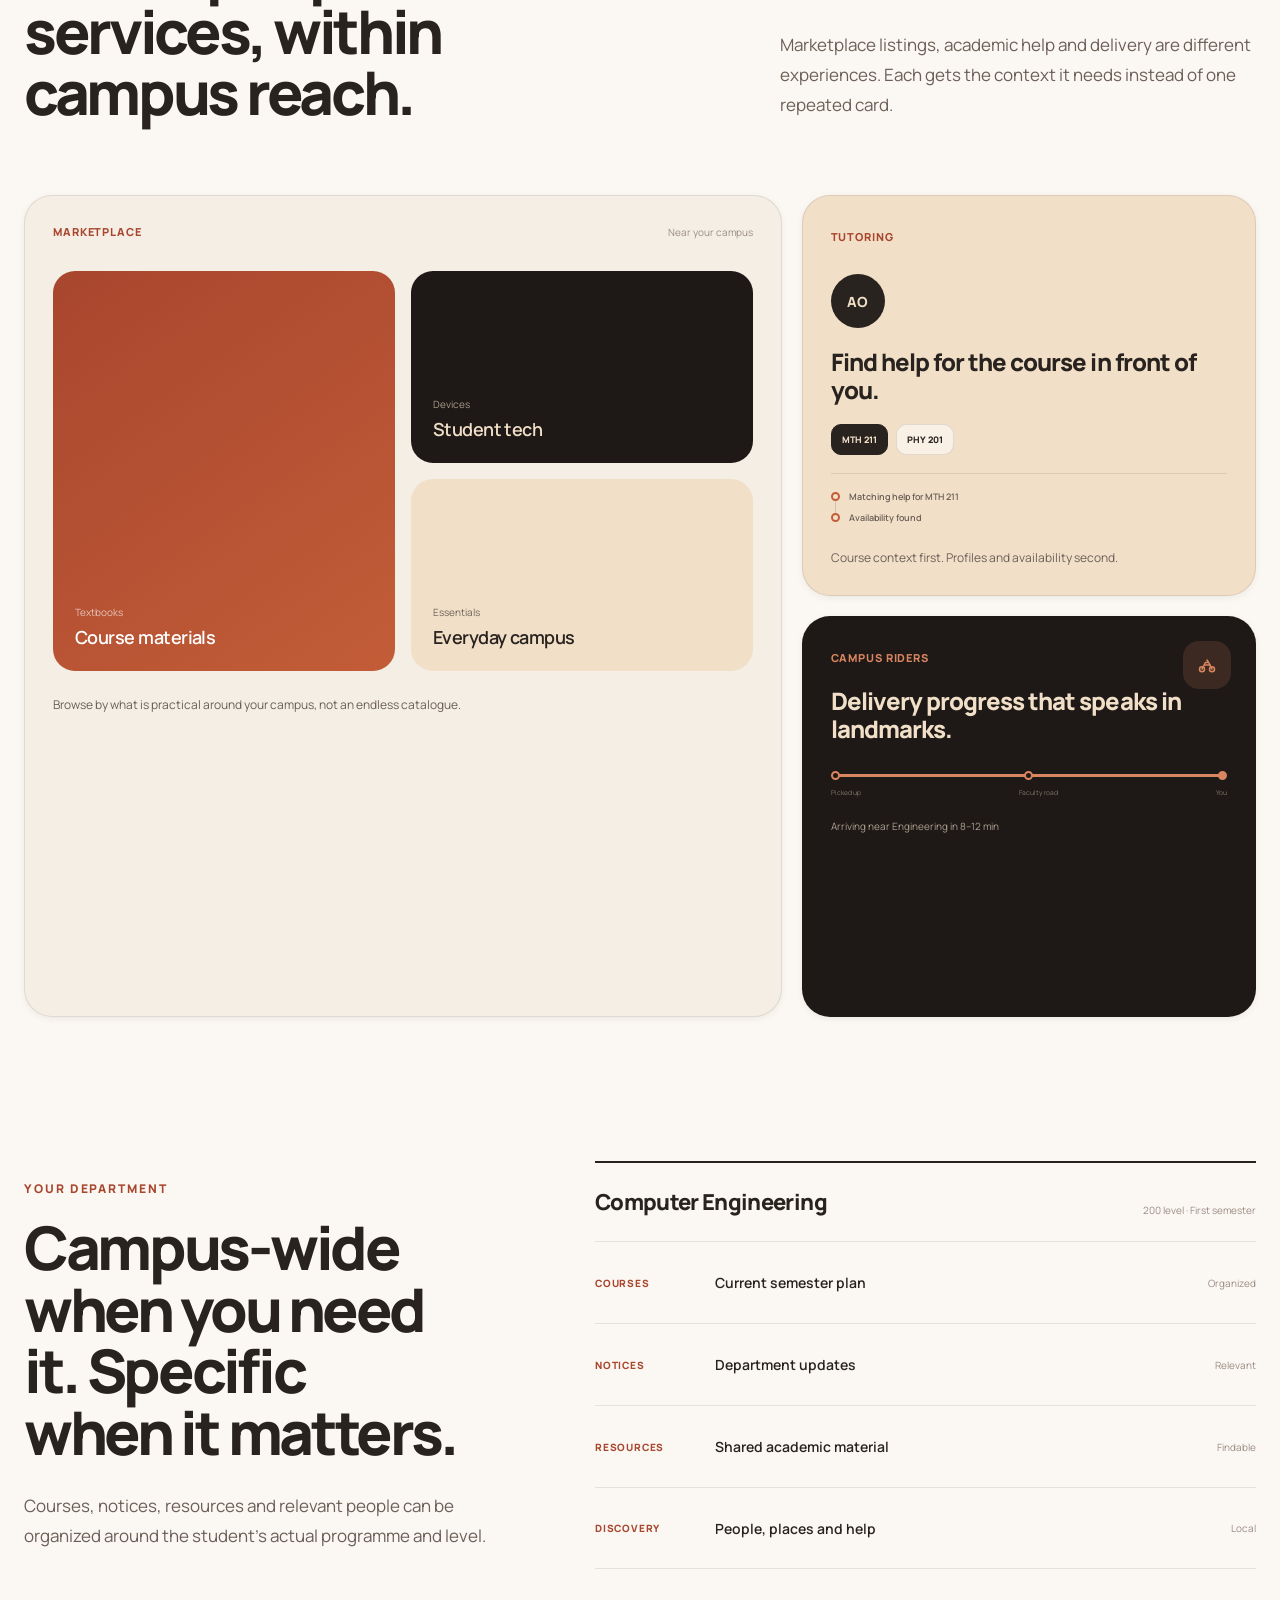
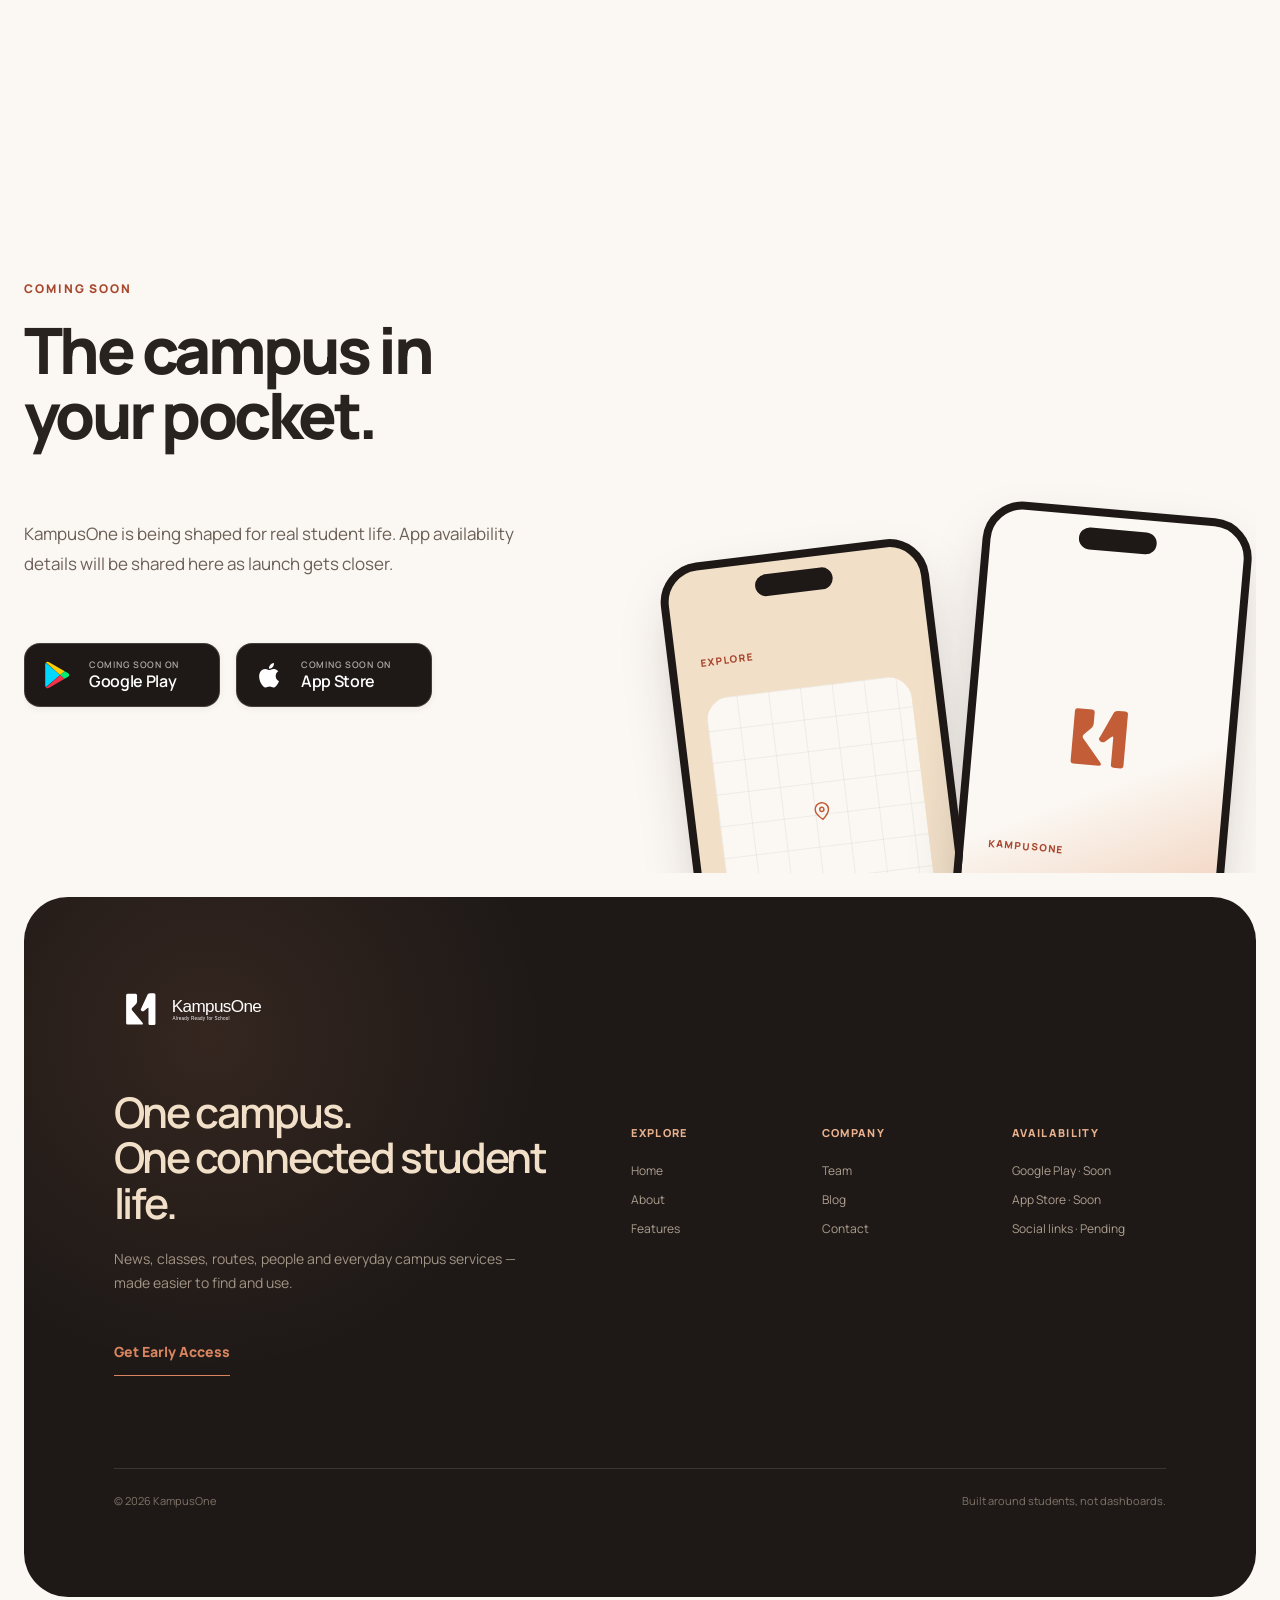
==== commit b1c66928: "Refine product motion art direction" ====
--- a/index.html
+++ b/index.html
@@ -288,13 +288,13 @@
           <span class="launch-phone-label">Explore</span>
           <span class="launch-map-mini"><svg class="icon" viewBox="0 0 24 24" aria-hidden="true"><path d="M20 10c0 5-8 12-8 12S4 15 4 10a8 8 0 1 1 16 0z"/><circle cx="12" cy="10" r="2.5"/></svg></span>
           <strong>Everything around campus</strong>
-          <span class="launch-coming-state" role="status" hidden><small>Google Play preview</small><strong>Coming soon</strong><span>We’re getting KampusOne ready.</span></span>
+          <span class="launch-coming-state" role="status" hidden><img class="launch-coming-logo" src="/assets/brand/K1_symbol_terracotta.svg" alt=""><small>Google Play preview</small><strong>Coming soon</strong><span>We’re getting KampusOne ready.</span></span>
         </button>
         <button class="launch-phone launch-phone-front" type="button" data-launch-phone data-store="App Store" aria-label="Open the App Store app preview">
           <img class="launch-phone-logo" src="/assets/brand/K1_symbol_terracotta.svg" alt="">
           <span class="launch-phone-label">KampusOne</span>
           <strong>One Campus.<br>One App.</strong>
-          <span class="launch-coming-state" role="status" hidden><small>App Store preview</small><strong>Coming soon</strong><span>We’re getting KampusOne ready.</span></span>
+          <span class="launch-coming-state" role="status" hidden><img class="launch-coming-logo" src="/assets/brand/K1_symbol_terracotta.svg" alt=""><small>App Store preview</small><strong>Coming soon</strong><span>We’re getting KampusOne ready.</span></span>
         </button>
       </div>
     </section>
--- a/styles.css
+++ b/styles.css
@@ -1460,8 +1460,7 @@
   gap: 7px;
 }
 
-.feed-live > i,
-.feed-live-toast > i {
+.feed-live > i {
   display: block;
   width: 7px;
   height: 7px;
@@ -1469,6 +1468,15 @@
   border-radius: 50%;
   background: var(--clay);
   box-shadow: 0 0 0 0 rgba(217, 133, 95, 0.36);
+}
+
+.feed-live-toast > i {
+  display: block;
+  width: 2px;
+  height: 20px;
+  flex: none;
+  border-radius: 1px;
+  background: var(--clay);
 }
 
 .feed-live-toast {
@@ -1480,7 +1488,7 @@
   align-items: center;
   gap: 9px;
   border: 1px solid rgba(241, 223, 200, 0.16);
-  border-radius: 999px;
+  border-radius: 12px;
   background: rgba(38, 32, 29, 0.9);
   padding: 10px 13px;
   color: var(--sand);
@@ -1789,38 +1797,12 @@
   to { transform: rotate(-360deg); }
 }
 
-.product-ribbon {
-  position: relative;
-}
-
-.product-ribbon::after {
-  position: absolute;
-  z-index: 3;
-  inset: 0;
-  width: 30%;
-  background: linear-gradient(100deg, transparent, rgba(255, 255, 255, 0.2), transparent);
-  content: "";
-  opacity: 0;
-  pointer-events: none;
-  transform: translateX(-180%) skewX(-8deg);
-}
-
-.campus-economy.is-motion-active .product-ribbon::after {
-  animation: marketplace-scan 7s ease-in-out 1s infinite;
-}
-
 .campus-economy.is-motion-active .product-tile {
   animation: product-tile-focus 9s ease-in-out infinite;
 }
 
 .campus-economy.is-motion-active .product-tile-two { animation-delay: -6s; }
 .campus-economy.is-motion-active .product-tile-three { animation-delay: -3s; }
-
-@keyframes marketplace-scan {
-  0%, 14%, 100% { opacity: 0; transform: translateX(-180%) skewX(-8deg); }
-  24% { opacity: 1; }
-  58%, 70% { opacity: 0; transform: translateX(410%) skewX(-8deg); }
-}
 
 @keyframes product-tile-focus {
   0%, 26%, 100% { filter: brightness(1) saturate(1); box-shadow: none; }
@@ -1991,26 +1973,6 @@
 .launch-phone > strong {
   transition: opacity var(--motion-standard), transform var(--motion-standard) var(--ease-out);
 }
-
-.launch-phone::after {
-  position: absolute;
-  z-index: 2;
-  top: -18%;
-  bottom: -18%;
-  left: -70%;
-  width: 42%;
-  background: linear-gradient(90deg, transparent, rgba(255, 255, 255, 0.42), transparent);
-  content: "";
-  opacity: 0;
-  pointer-events: none;
-  transform: skewX(-12deg);
-}
-
-.launch-teaser.is-motion-active .launch-phone::after {
-  animation: phone-screen-glint 8s ease-in-out infinite;
-}
-
-.launch-teaser.is-motion-active .launch-phone-front::after { animation-delay: -4s; }
 
 .launch-teaser.is-motion-active .launch-map-mini svg {
   animation: launch-pin-signal 3.4s ease-in-out infinite;
@@ -2042,17 +2004,8 @@
 
 .launch-coming-state[hidden] { display: none; }
 
-.launch-coming-state::before {
-  width: 76px;
-  height: 76px;
-  border: 1px solid rgba(217, 133, 95, 0.5);
-  border-radius: 50%;
-  content: "";
-  opacity: 0.4;
-}
-
 .launch-coming-state small {
-  margin-top: 24px;
+  margin-top: 20px;
   color: var(--clay);
   font-size: 9px;
   font-weight: 800;
@@ -2087,14 +2040,16 @@
   animation: coming-state-in var(--motion-large) var(--ease-out) both;
 }
 
-.launch-phone.is-coming .launch-coming-state::before {
-  animation: coming-state-ring 1.8s ease-out infinite;
-}
-
-@keyframes phone-screen-glint {
-  0%, 16%, 100% { left: -70%; opacity: 0; }
-  24% { opacity: 0.72; }
-  48%, 58% { left: 135%; opacity: 0; }
+.launch-coming-logo,
+.launch-phone-front .launch-coming-logo {
+  display: block;
+  width: 68px;
+  margin: 0;
+  filter: drop-shadow(0 14px 24px rgba(195, 93, 56, 0.18));
+}
+
+.launch-phone.is-coming .launch-coming-logo {
+  animation: coming-logo-settle 1.8s ease-in-out infinite;
 }
 
 @keyframes launch-pin-signal {
@@ -2112,9 +2067,9 @@
   to { opacity: 1; transform: scale(1); }
 }
 
-@keyframes coming-state-ring {
-  0% { box-shadow: 0 0 0 0 rgba(217, 133, 95, 0.34); transform: scale(0.76); }
-  72%, 100% { box-shadow: 0 0 0 28px rgba(217, 133, 95, 0); transform: scale(1); }
+@keyframes coming-logo-settle {
+  0%, 100% { opacity: 0.82; transform: scale(0.96); }
+  50% { opacity: 1; transform: scale(1.03); }
 }
 
 .about-origin.is-motion-active .about-campus-image {
@@ -2127,19 +2082,6 @@
 
 .about-direction.is-motion-active .direction-list li:nth-child(2) { animation-delay: -8s; }
 .about-direction.is-motion-active .direction-list li:nth-child(3) { animation-delay: -4s; }
-
-.team-editorial.is-motion-active .team-photo-placeholder::after {
-  position: absolute;
-  inset: -20% auto -20% -55%;
-  width: 34%;
-  background: linear-gradient(90deg, transparent, rgba(255, 255, 255, 0.34), transparent);
-  content: "";
-  transform: skewX(-10deg);
-  animation: placeholder-light 9s ease-in-out infinite;
-}
-
-.team-editorial.is-motion-active .team-member:nth-child(2) .team-photo-placeholder::after { animation-delay: -6s; }
-.team-editorial.is-motion-active .team-member:nth-child(3) .team-photo-placeholder::after { animation-delay: -3s; }
 
 .team-editorial.is-motion-active .team-photo-placeholder img {
   animation: team-mark-breathe 6s ease-in-out infinite;
@@ -2157,12 +2099,6 @@
 @keyframes editorial-row-focus {
   0%, 22%, 100% { background: transparent; padding-inline: 0; }
   7%, 15% { background: rgba(195, 93, 56, 0.05); padding-inline: 14px; }
-}
-
-@keyframes placeholder-light {
-  0%, 18%, 100% { left: -55%; opacity: 0; }
-  28% { opacity: 1; }
-  56%, 68% { left: 125%; opacity: 0; }
 }
 
 @keyframes team-mark-breathe {
@@ -2239,10 +2175,7 @@
   .map-path-energy,
   .map-walker,
   .map-touch-pulse,
-  .product-ribbon::after,
-  .rider-marker,
-  .launch-phone::after,
-  .team-photo-placeholder::after {
+  .rider-marker {
     display: none !important;
   }
 
@@ -2260,7 +2193,8 @@
   .team-photo-placeholder img,
   .featured-story-art img,
   .launch-map-mini svg,
-  .launch-phone-logo {
+  .launch-phone-logo,
+  .launch-coming-logo {
     animation: none !important;
   }
 }
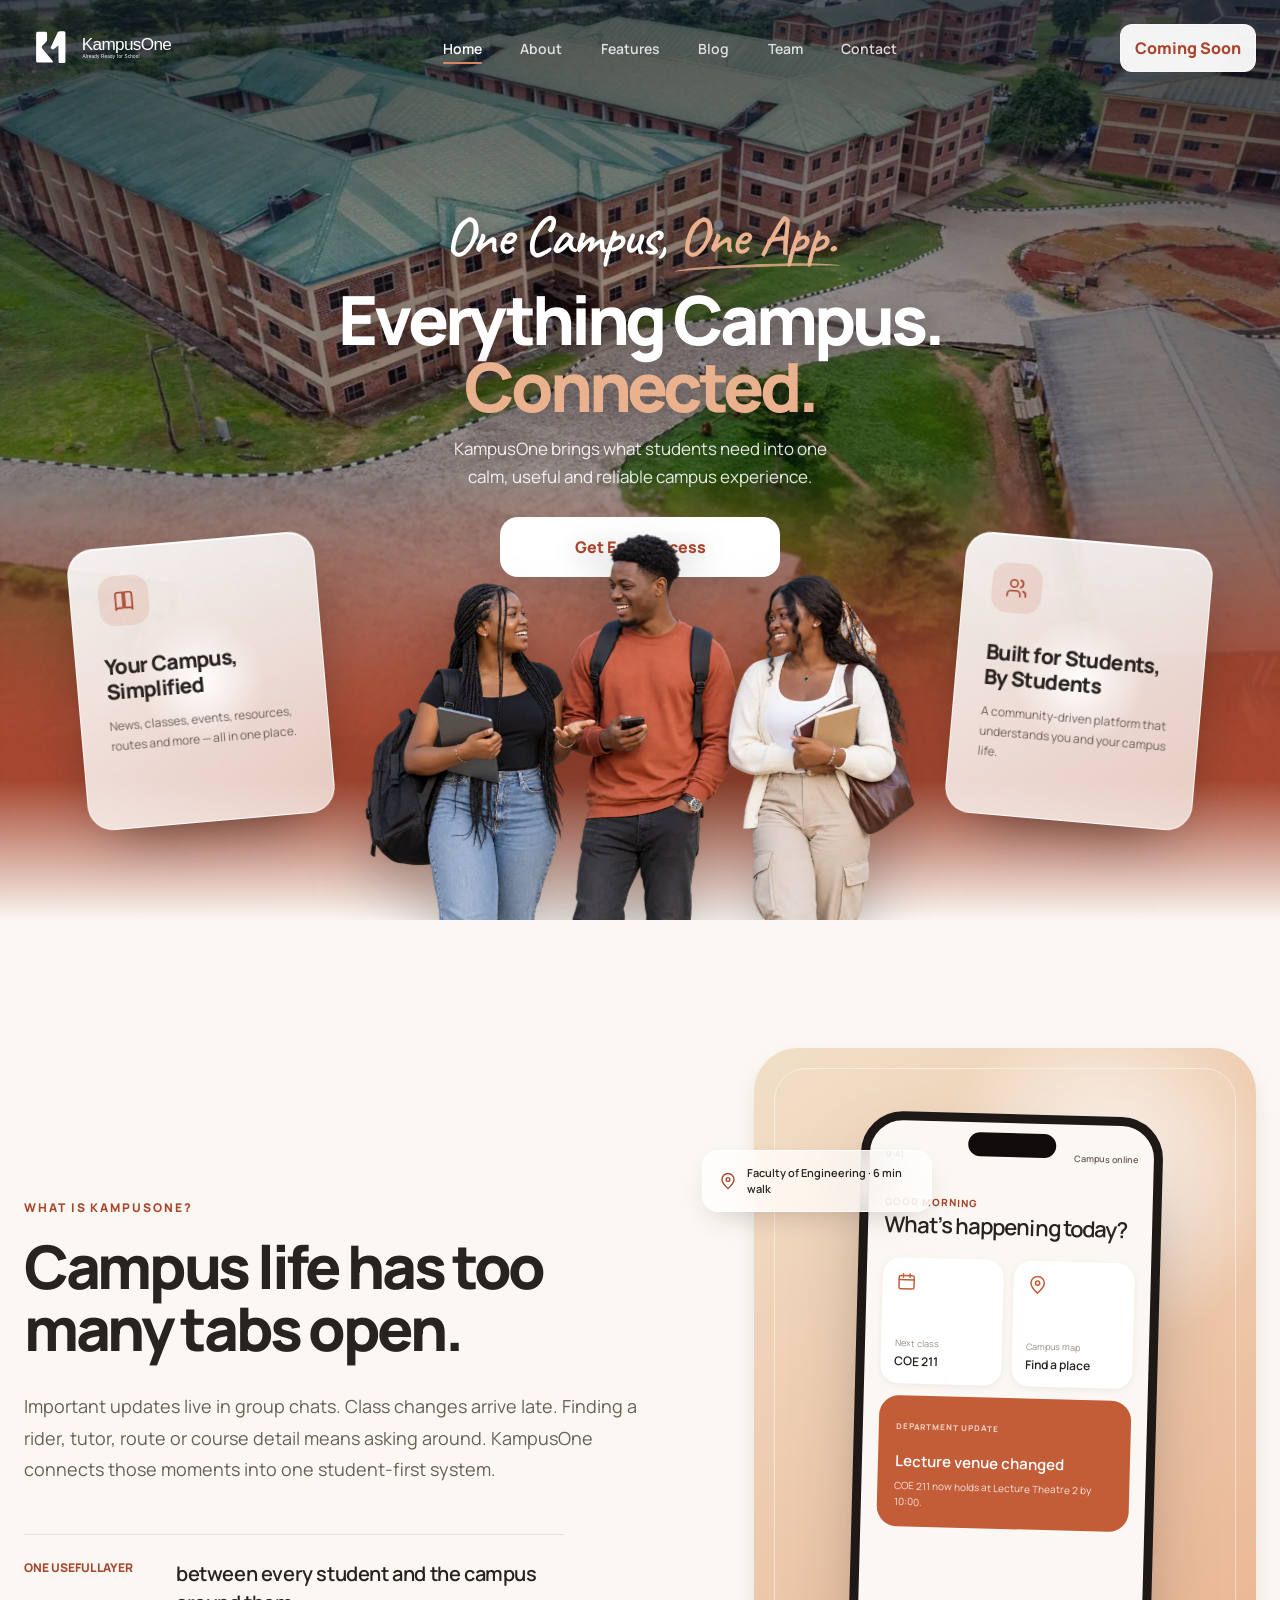
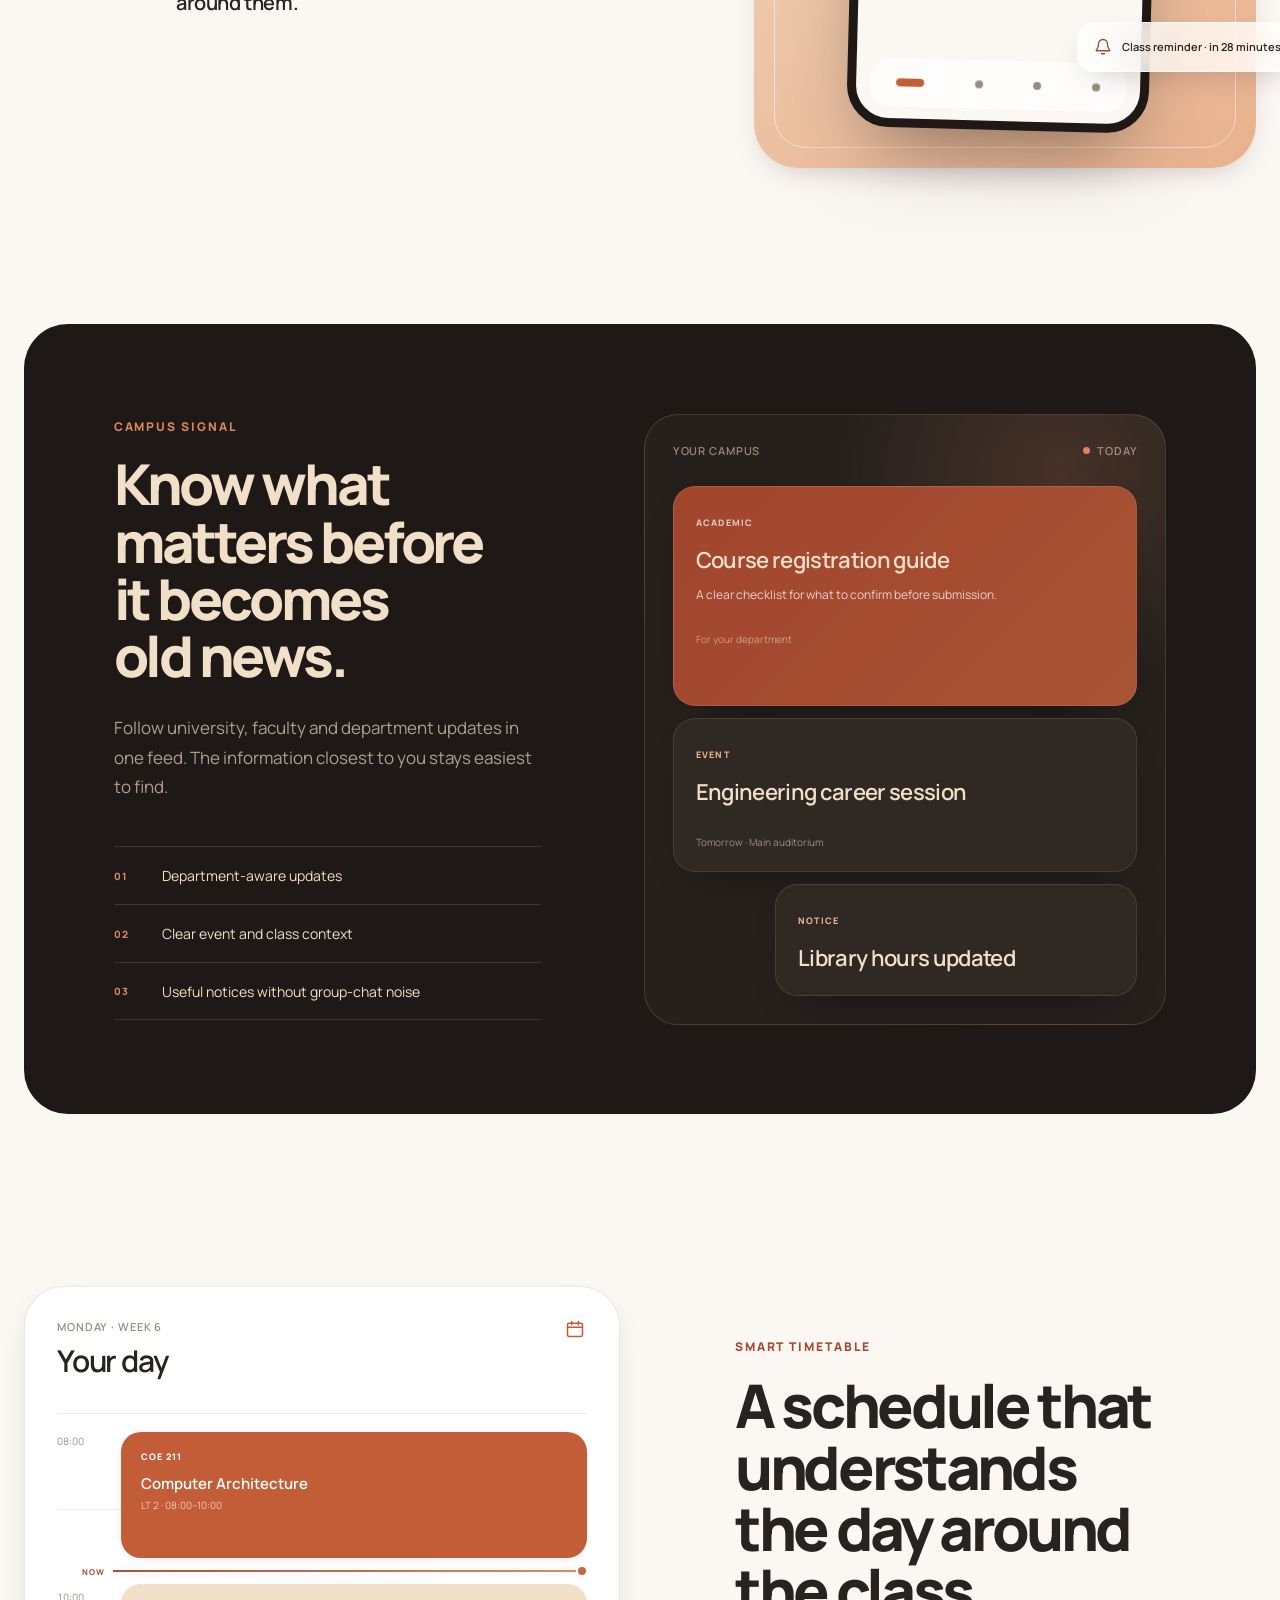
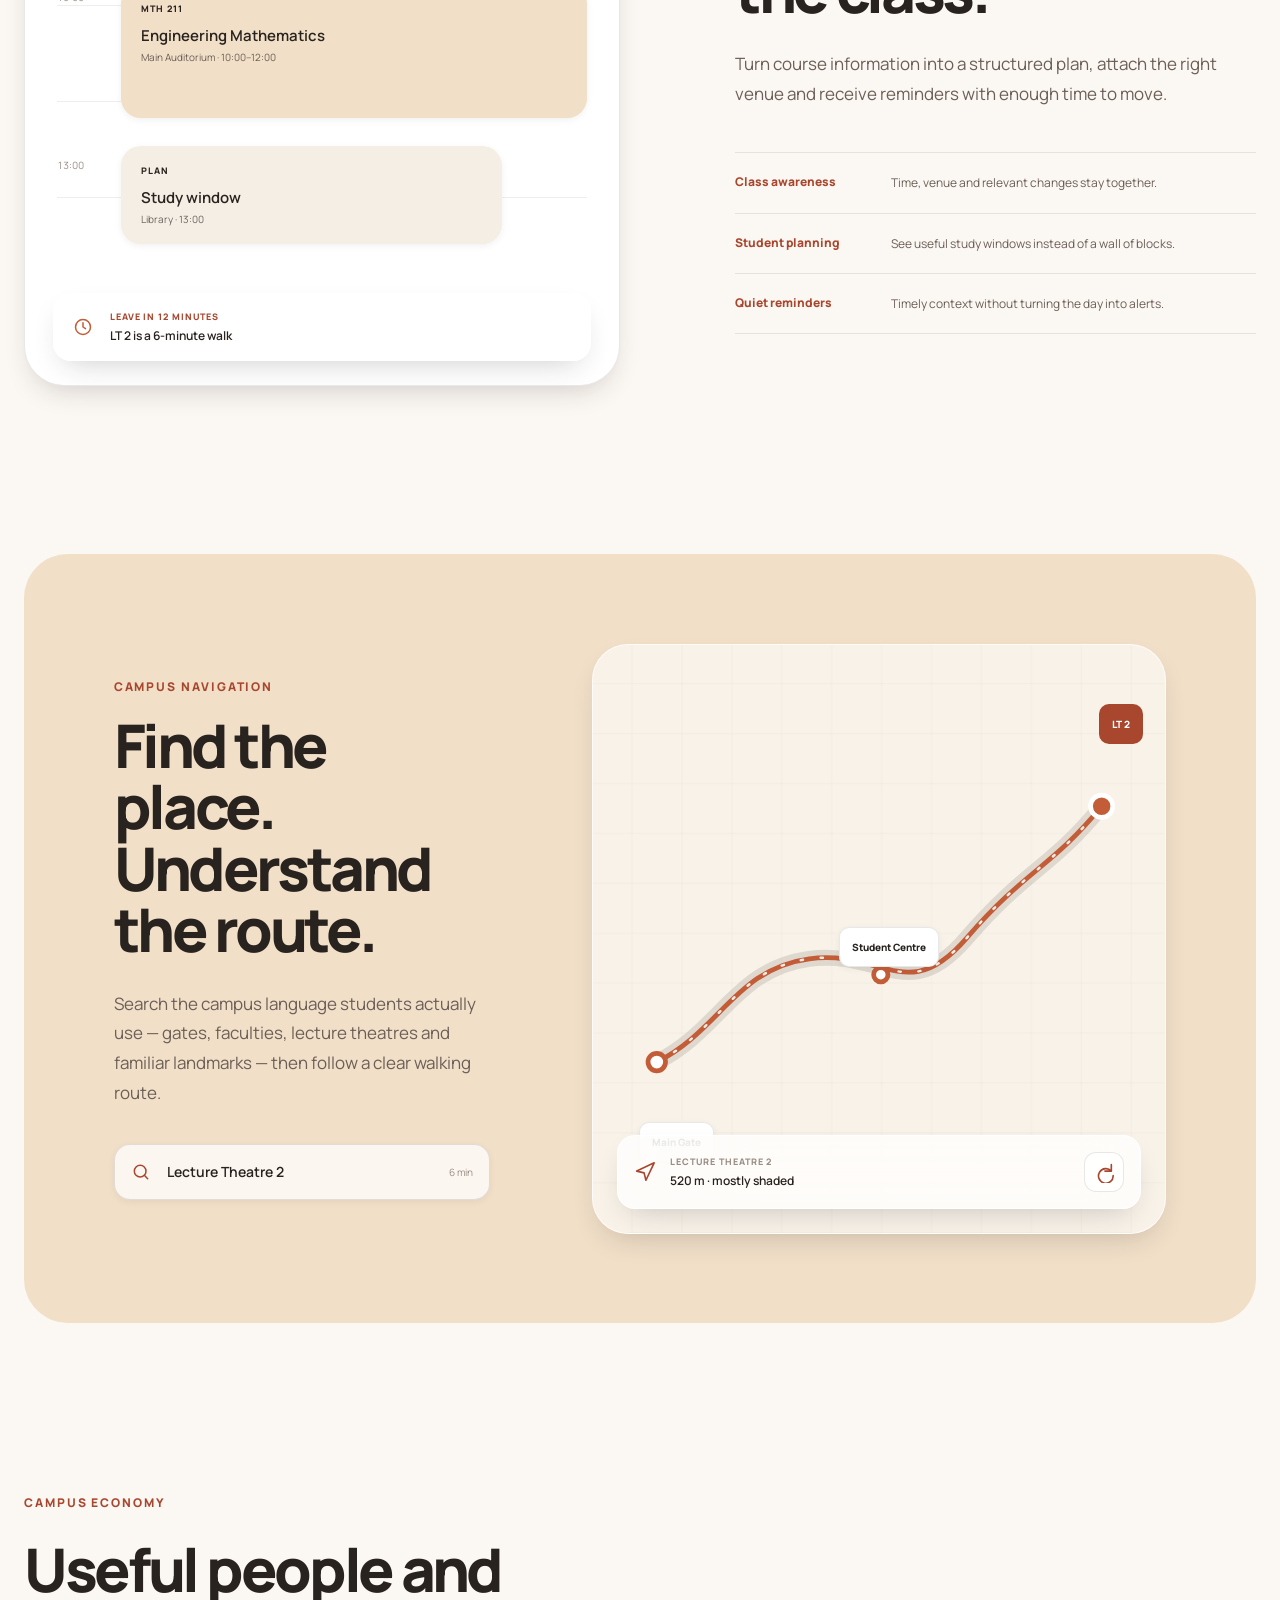
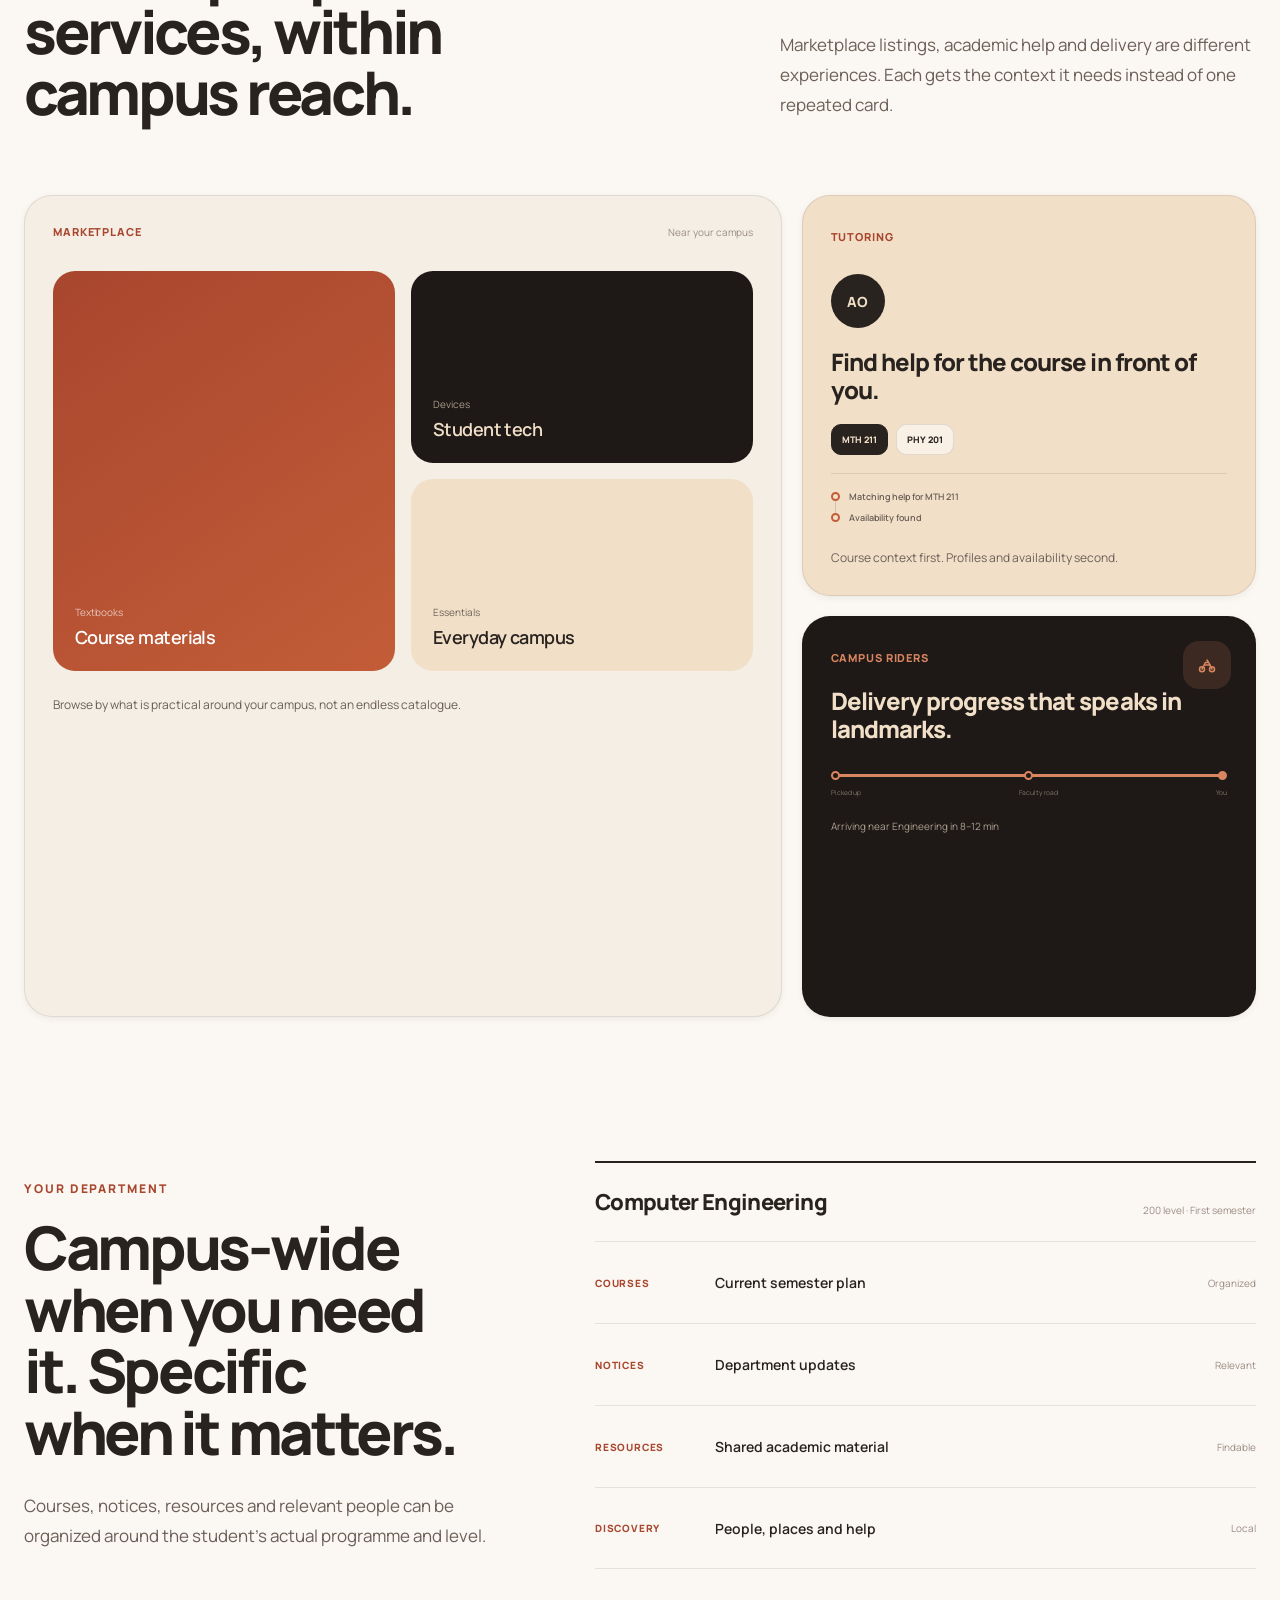
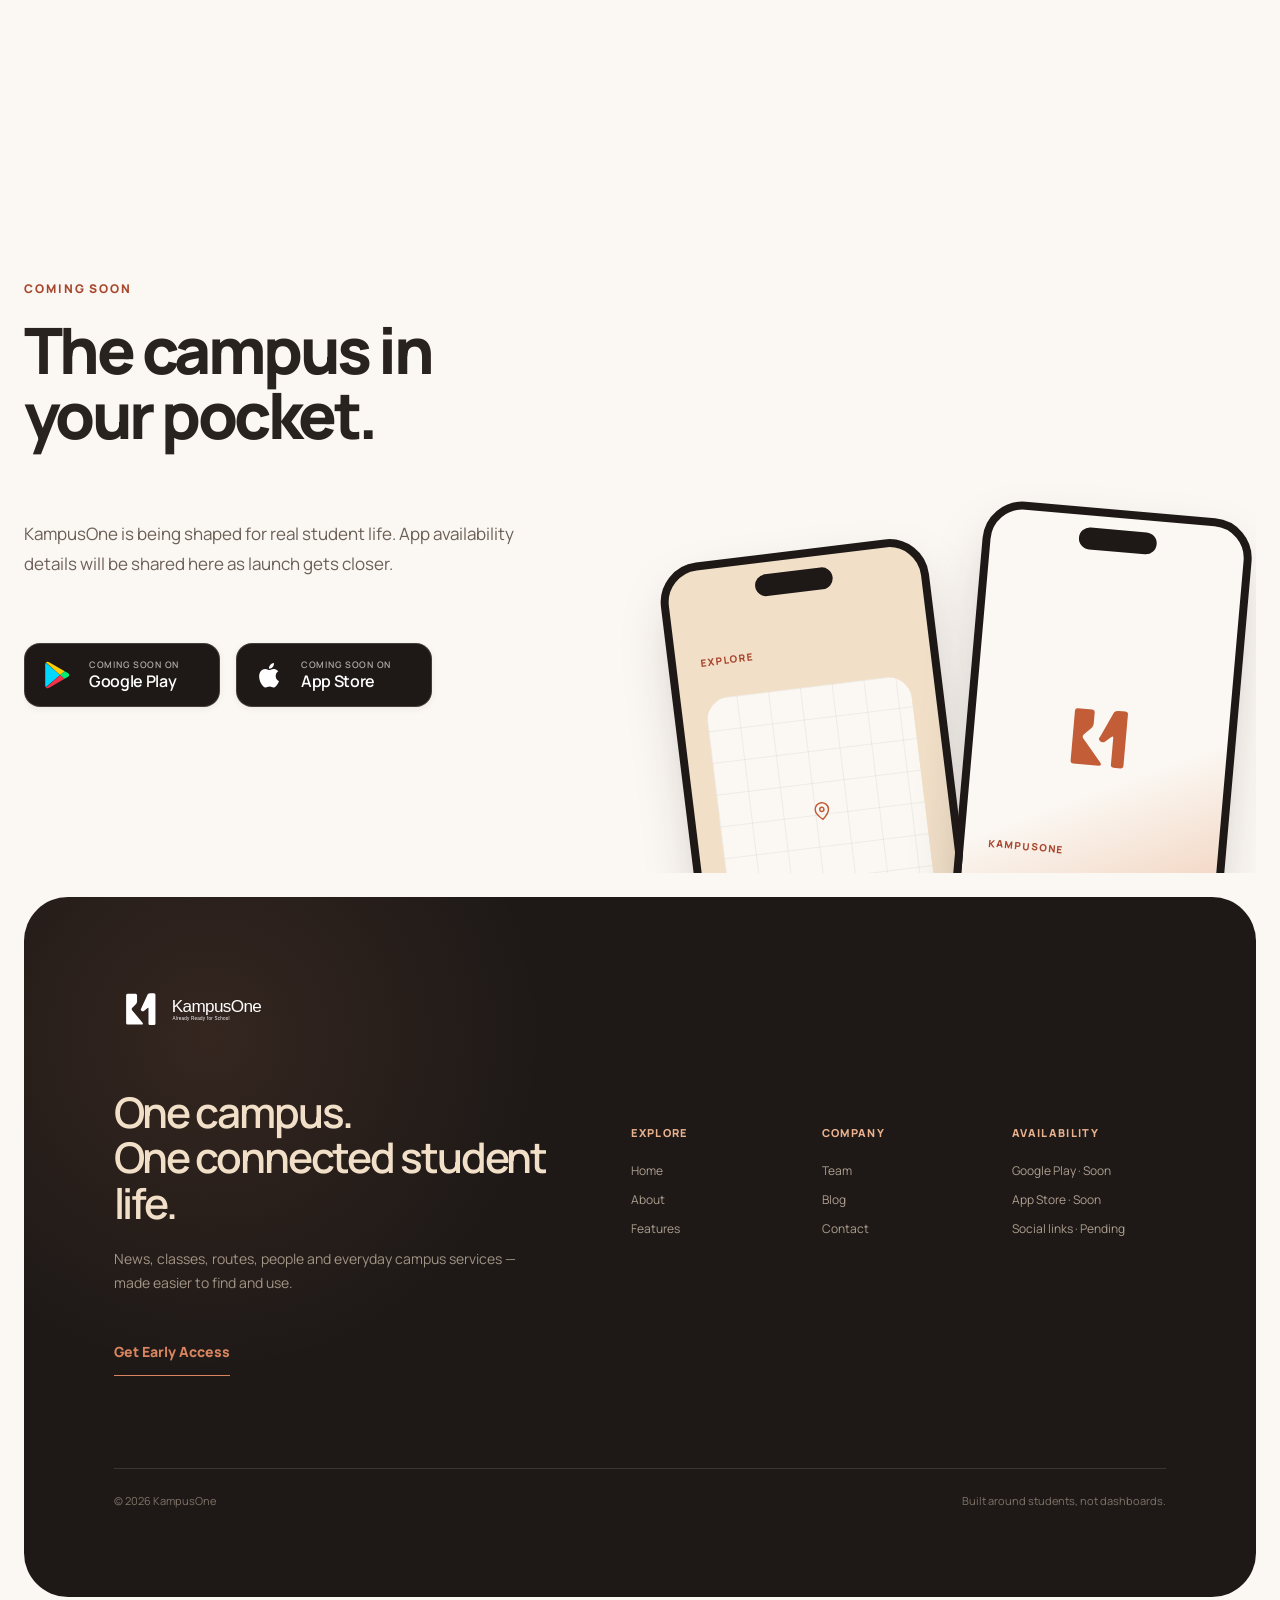
==== commit 2fc19338: "Add branded KampusOne favicon" ====
--- a/index.html
+++ b/index.html
@@ -9,7 +9,7 @@
   <meta property="og:description" content="Everything campus. Connected.">
   <meta property="og:image" content="/assets/images/campus-social.jpg">
   <title>KampusOne — Everything Campus. Connected.</title>
-  <link rel="icon" href="/assets/brand/K1_symbol_gradient.svg" type="image/svg+xml">
+  <link rel="icon" href="/favicon.svg" type="image/svg+xml" sizes="any">
   <link rel="stylesheet" href="/styles.css">
   <script src="/script.js" defer></script>
 </head>
--- a/styles.css
+++ b/styles.css
@@ -1534,13 +1534,15 @@
 .schedule-now-line {
   position: absolute;
   z-index: 5;
-  top: 18px;
+  top: 156px;
   right: 0;
   left: 56px;
   height: 2px;
-  background: var(--brand);
-  opacity: 0;
+  background: linear-gradient(90deg, var(--brand-deep), var(--clay));
+  box-shadow: 0 0 12px rgba(195, 93, 56, 0.18);
+  opacity: 0.94;
   pointer-events: none;
+  transform: scaleX(1);
   transform-origin: left center;
 }
 
@@ -1559,16 +1561,23 @@
 
 .schedule-now-line > span {
   position: absolute;
-  top: -18px;
-  left: 0;
+  top: 50%;
+  left: -44px;
+  width: 36px;
   color: var(--brand-deep);
   font-size: 8px;
   font-weight: 800;
   letter-spacing: 0.12em;
+  text-align: right;
+  transform: translateY(-50%);
 }
 
 .schedule-story.is-motion-active .schedule-now-line {
-  animation: schedule-now-travel 11s linear 1.2s infinite;
+  animation: schedule-now-arrive 620ms var(--ease-out) both;
+}
+
+.schedule-story.is-motion-active .schedule-now-line::after {
+  animation: schedule-now-pulse 2.4s ease-out 420ms infinite;
 }
 
 .schedule-story.is-motion-active .class-block {
@@ -1583,11 +1592,14 @@
   transform-origin: center;
 }
 
-@keyframes schedule-now-travel {
-  0%, 4% { top: 18px; opacity: 0; transform: scaleX(0.12); }
-  10% { opacity: 0.9; transform: scaleX(1); }
-  88% { top: 420px; opacity: 0.9; transform: scaleX(1); }
-  96%, 100% { top: 420px; opacity: 0; transform: scaleX(0.2); }
+@keyframes schedule-now-arrive {
+  from { opacity: 0.38; transform: scaleX(0.12); }
+  to { opacity: 0.94; transform: scaleX(1); }
+}
+
+@keyframes schedule-now-pulse {
+  0% { box-shadow: 0 0 0 0 rgba(195, 93, 56, 0.38); }
+  68%, 100% { box-shadow: 0 0 0 8px rgba(195, 93, 56, 0); }
 }
 
 @keyframes schedule-class-focus {
@@ -2083,10 +2095,6 @@
 .about-direction.is-motion-active .direction-list li:nth-child(2) { animation-delay: -8s; }
 .about-direction.is-motion-active .direction-list li:nth-child(3) { animation-delay: -4s; }
 
-.team-editorial.is-motion-active .team-photo-placeholder img {
-  animation: team-mark-breathe 6s ease-in-out infinite;
-}
-
 .blog-index.is-motion-active .featured-story-art img {
   animation: featured-mark-drift 10s ease-in-out infinite alternate;
 }
@@ -2099,11 +2107,6 @@
 @keyframes editorial-row-focus {
   0%, 22%, 100% { background: transparent; padding-inline: 0; }
   7%, 15% { background: rgba(195, 93, 56, 0.05); padding-inline: 14px; }
-}
-
-@keyframes team-mark-breathe {
-  0%, 100% { opacity: 0.68; transform: scale(1); }
-  50% { opacity: 0.84; transform: scale(1.05); }
 }
 
 @keyframes featured-mark-drift {
@@ -2190,7 +2193,6 @@
   .department-row,
   .about-campus-image,
   .direction-list li,
-  .team-photo-placeholder img,
   .featured-story-art img,
   .launch-map-mini svg,
   .launch-phone-logo,
@@ -3285,39 +3287,49 @@
 }
 
 .team-member:nth-child(even) {
-  width: 82%;
-  margin-left: auto;
-}
-
-.team-photo-placeholder {
+  width: 100%;
+  margin-left: 0;
+}
+
+.team-photo {
   position: relative;
-  display: flex;
-  min-height: 520px;
-  align-items: center;
-  justify-content: center;
+  display: block;
+  min-height: 0;
+  margin: 0;
   overflow: hidden;
   border-radius: 34px;
   background:
     radial-gradient(circle at 70% 22%, rgba(255, 255, 255, 0.74), transparent 26%),
     linear-gradient(145deg, var(--sand), var(--peach));
-}
-
-.team-photo-placeholder img {
-  width: 28%;
-  opacity: 0.75;
-}
-
-.team-photo-placeholder > span {
+  box-shadow: var(--shadow-1);
+  isolation: isolate;
+}
+
+.team-photo-gideon {
+  aspect-ratio: 1 / 1;
+}
+
+.team-photo-orobosa,
+.team-photo-joshua {
+  aspect-ratio: 4 / 5;
+}
+
+.team-photo::after {
   position: absolute;
-  right: 20px;
-  bottom: 20px;
-  border-radius: 10px;
-  background: rgba(255, 255, 255, 0.68);
-  padding: 10px 12px;
-  color: var(--ink-soft);
-  font-size: 9px;
-  font-weight: 800;
-  backdrop-filter: blur(16px);
+  z-index: 1;
+  inset: 0;
+  background: linear-gradient(180deg, transparent 64%, rgba(30, 25, 23, 0.16));
+  content: "";
+  pointer-events: none;
+}
+
+.team-photo img {
+  display: block;
+  width: 100%;
+  height: 100%;
+  object-fit: cover;
+  filter: saturate(0.94) contrast(1.02);
+  transition: transform var(--motion-large) var(--ease-out), filter var(--motion-standard);
 }
 
 .team-member-meta {
@@ -3343,7 +3355,7 @@
 .team-member-meta p {
   margin: 0;
   color: var(--stone);
-  font-size: 10px;
+  font-size: 12px;
 }
 
 /* Blog */
@@ -3859,6 +3871,15 @@
     padding: 16px;
   }
 
+  .class-block-three {
+    right: 0;
+  }
+
+  .feed-card-compact {
+    width: 100%;
+    margin-left: 0;
+  }
+
   .schedule-copy h2,
   .movement-copy h2,
   .economy-heading h2,
@@ -3974,8 +3995,8 @@
     width: 100%;
   }
 
-  .team-photo-placeholder {
-    min-height: 420px;
+  .team-photo {
+    border-radius: 26px;
   }
 
   .team-member-meta {
@@ -4091,8 +4112,8 @@
     grid-template-columns: 40px 1fr;
   }
 
-  .team-photo-placeholder {
-    min-height: 360px;
+  .team-photo {
+    border-radius: 22px;
   }
 
   .article-row {
@@ -4562,7 +4583,7 @@
 .tutor-preview,
 .rider-preview,
 .department-row,
-.team-photo-placeholder,
+.team-photo,
 .featured-story {
   transition: transform var(--motion-standard) var(--ease-out), box-shadow var(--motion-standard), border-color var(--motion-standard), background var(--motion-standard);
 }
@@ -4585,9 +4606,14 @@
   padding-inline: 16px;
 }
 
-.team-photo-placeholder:hover {
+.team-photo:hover {
   transform: scale(0.99);
   box-shadow: var(--shadow-2);
+}
+
+.team-photo:hover img {
+  filter: saturate(1) contrast(1.03);
+  transform: scale(1.018);
 }
 
 .product-stage,
@@ -4838,10 +4864,15 @@
   .tutor-preview:hover,
   .rider-preview:hover,
   .department-row:hover,
-  .team-photo-placeholder:hover,
+  .team-photo:hover,
   .store-row .store-badge:hover {
     transform: none;
     box-shadow: none;
+  }
+
+  .team-photo:hover img {
+    filter: saturate(0.94) contrast(1.02);
+    transform: none;
   }
 }
 
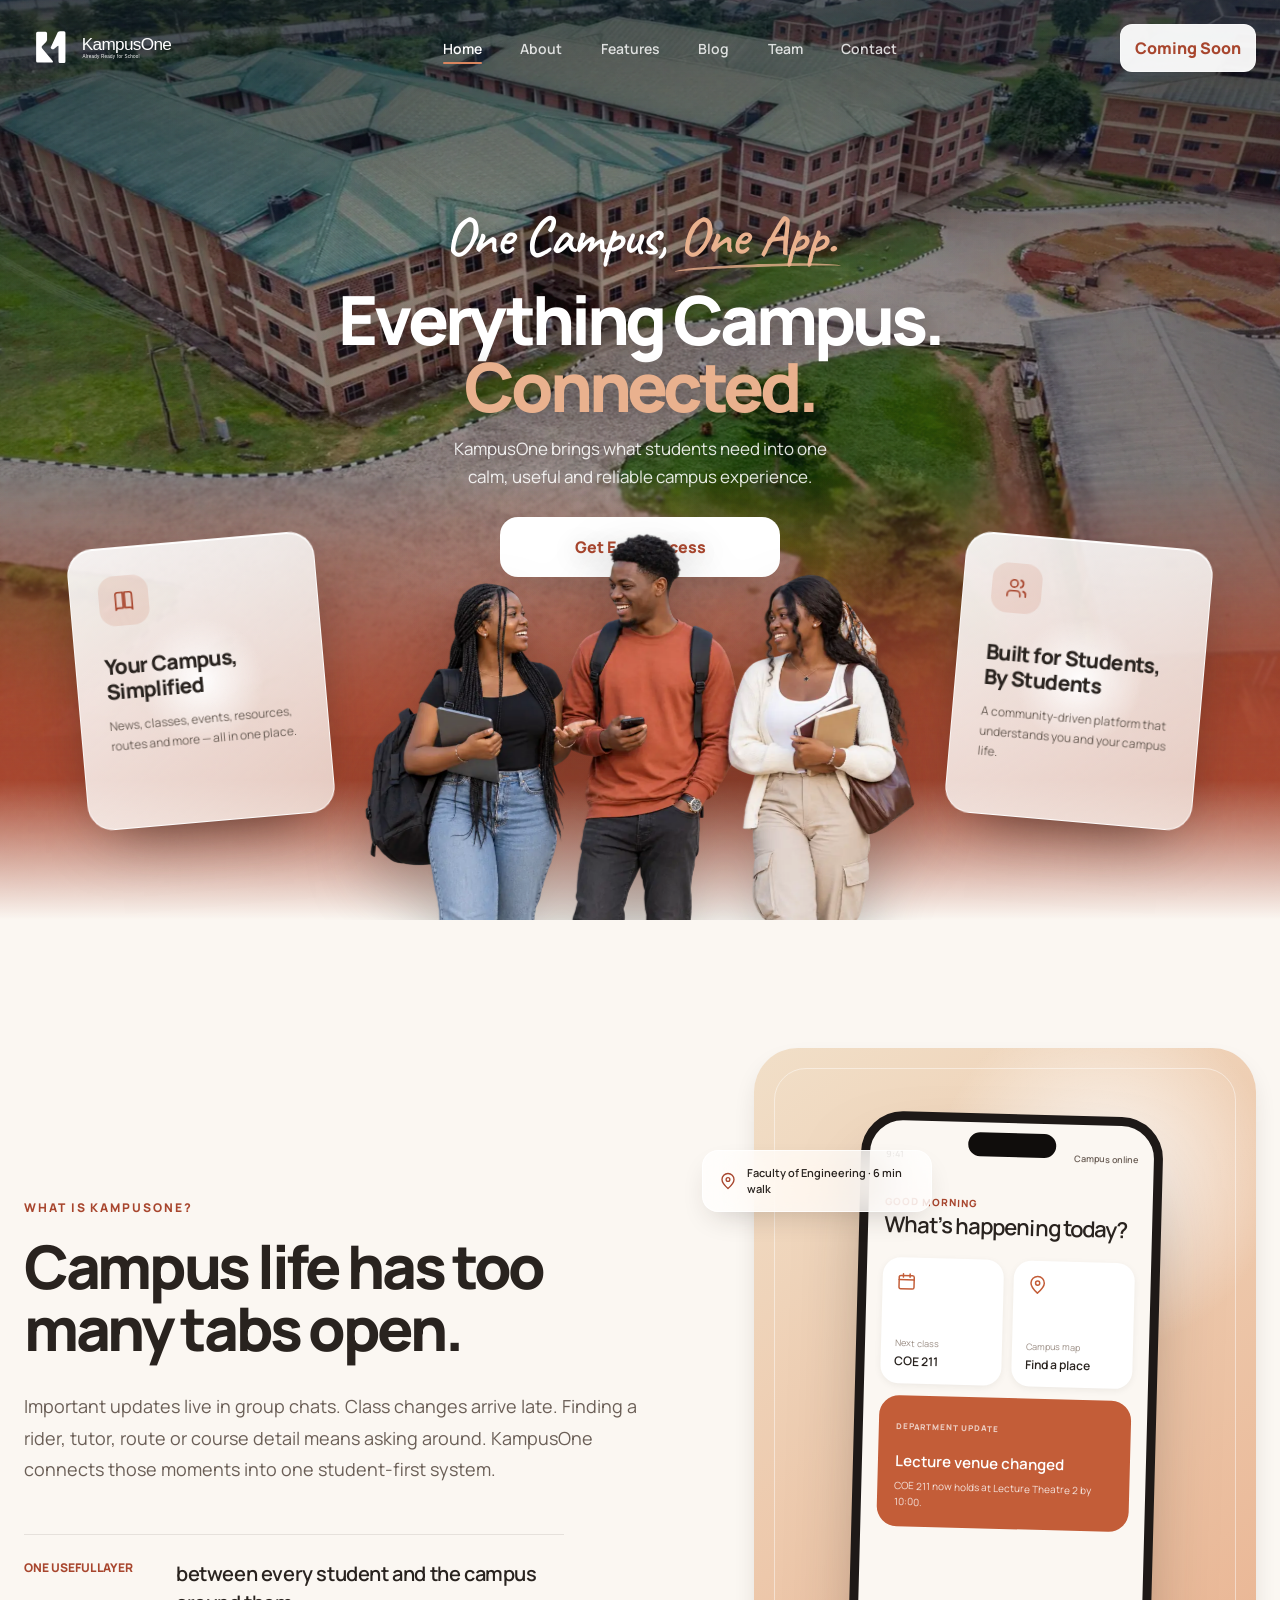
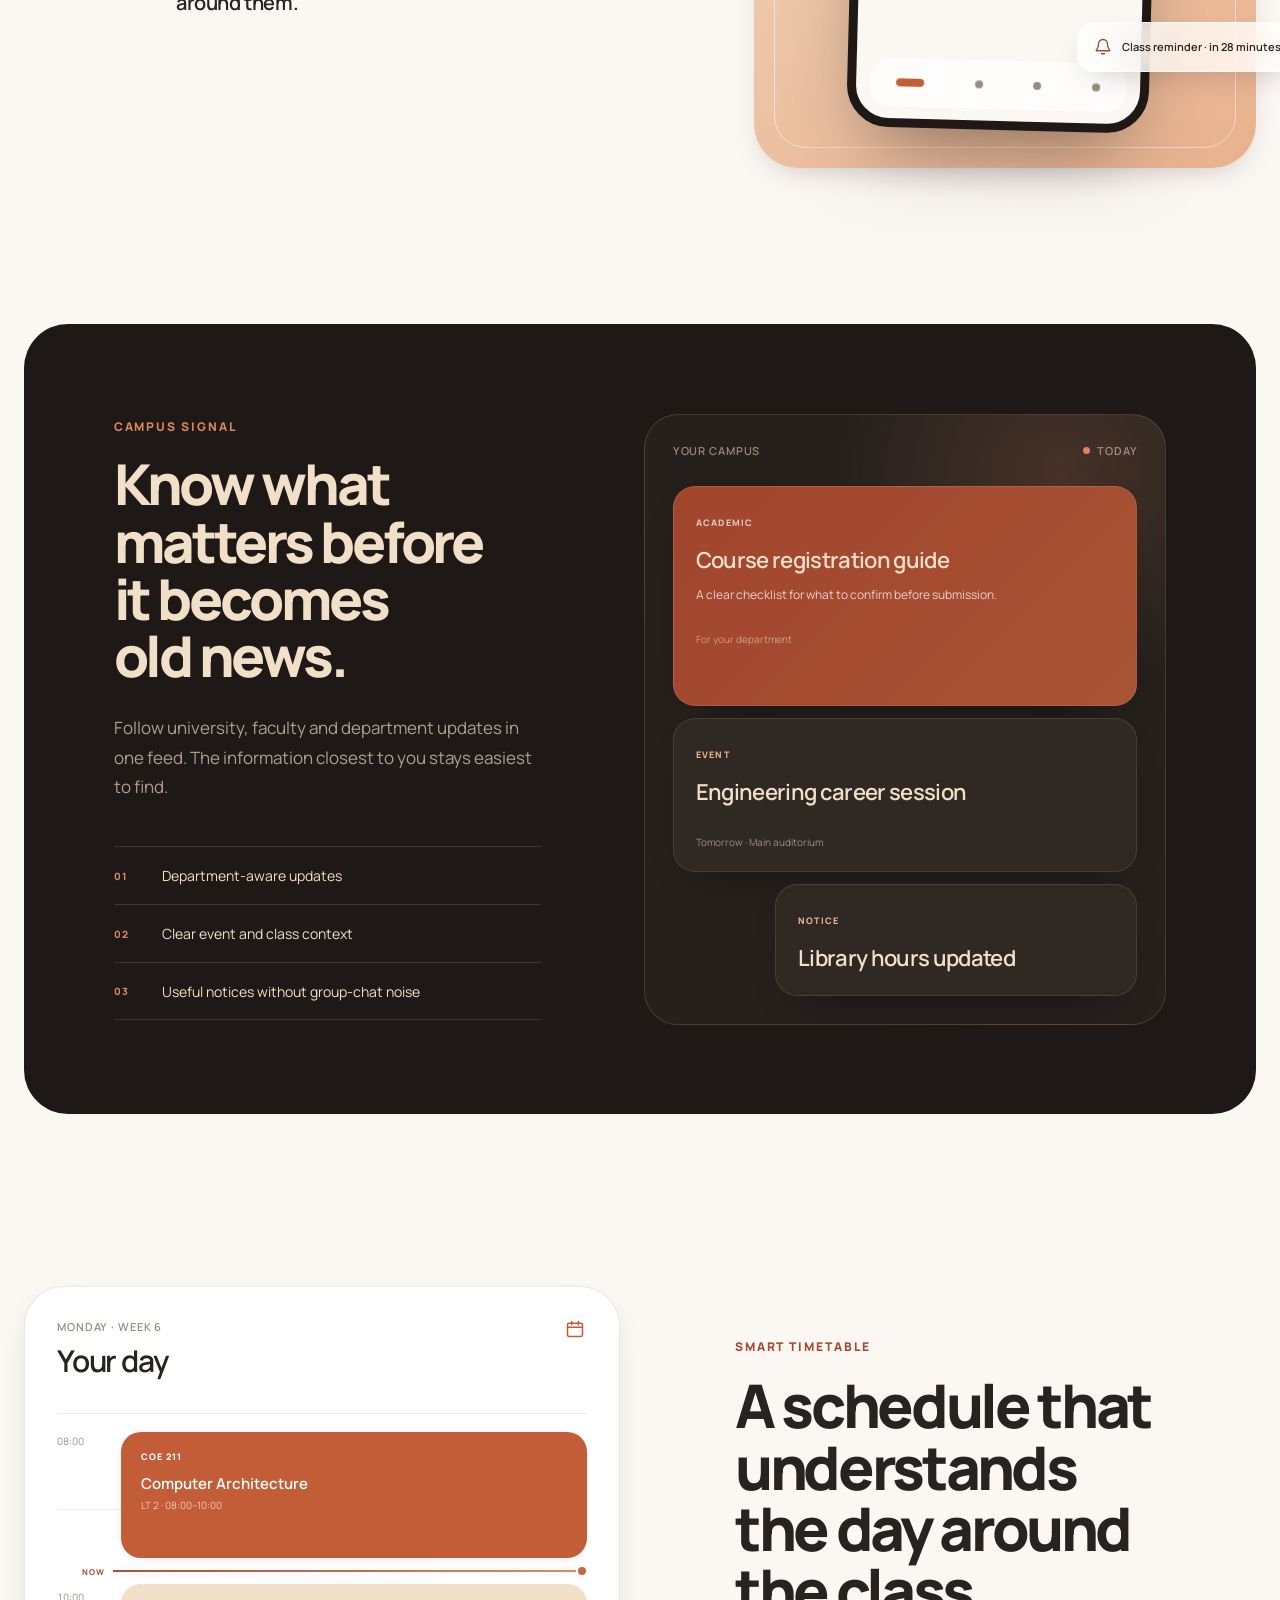
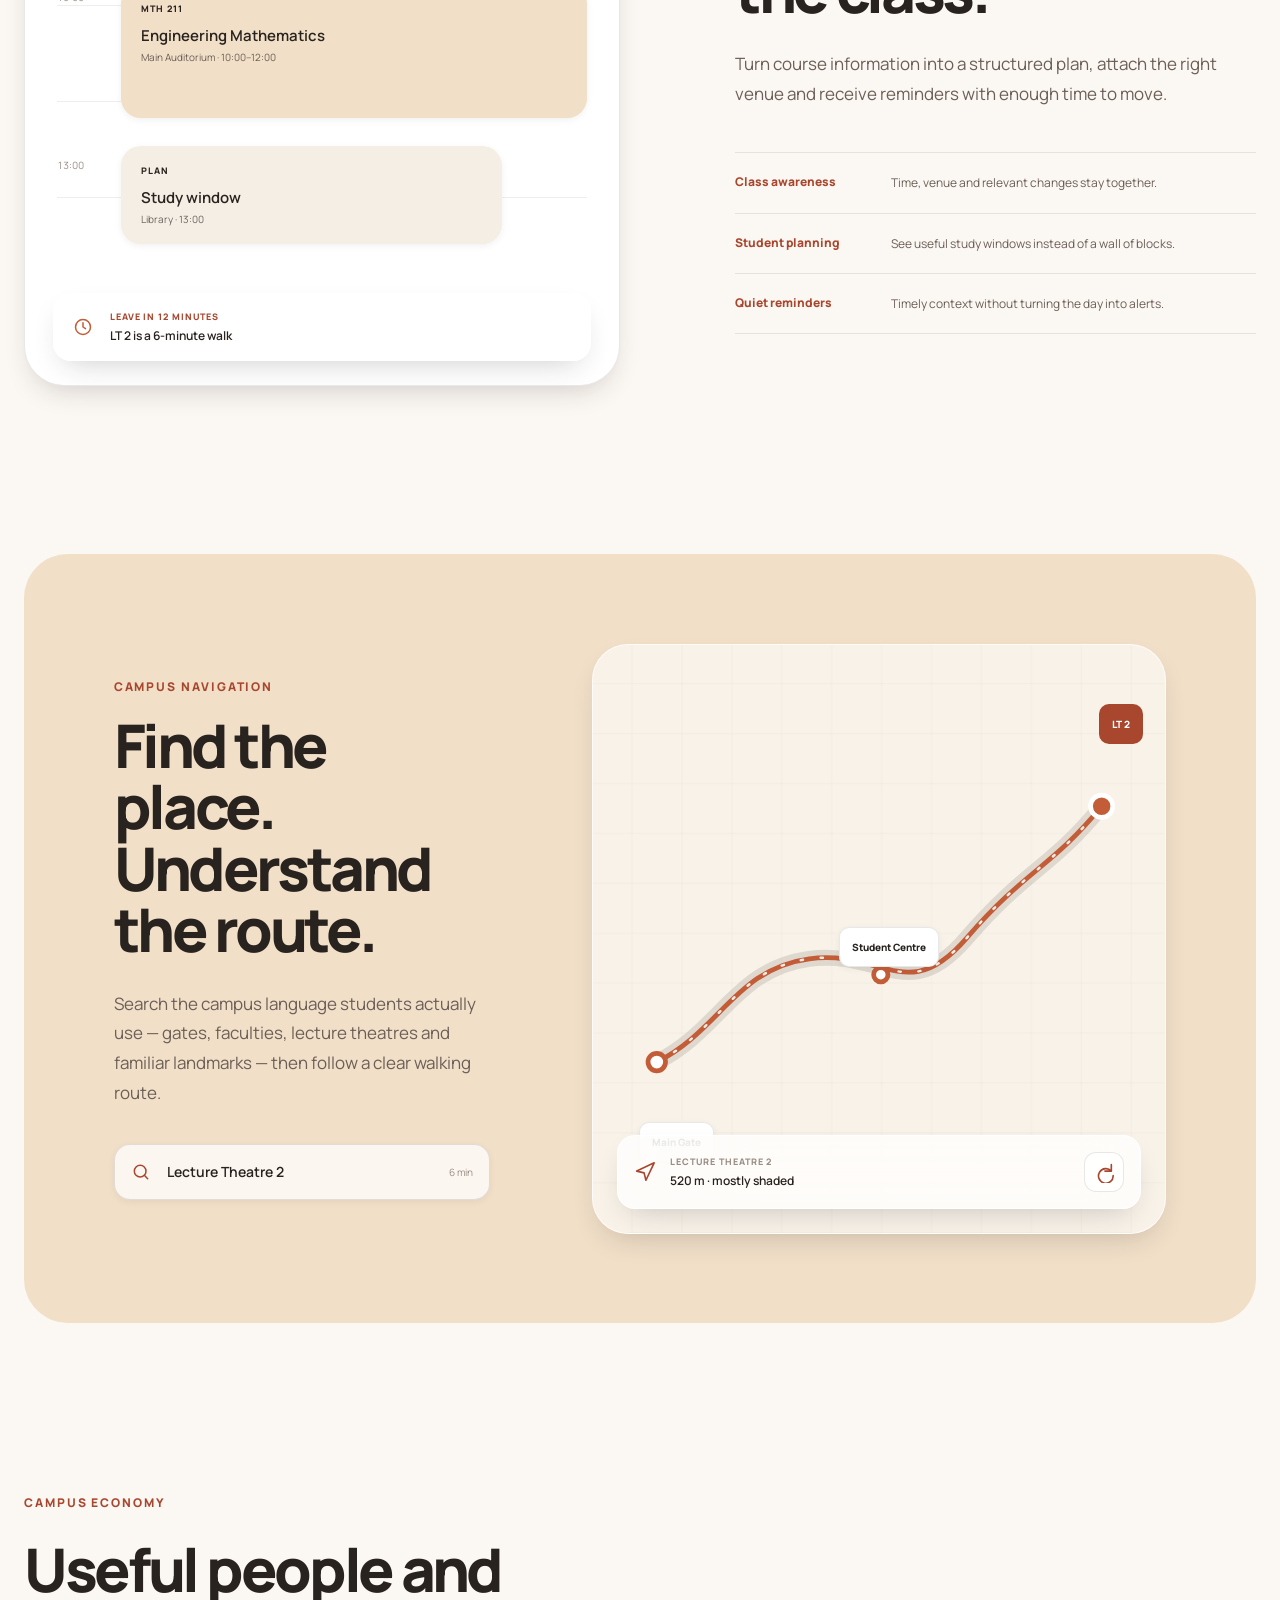
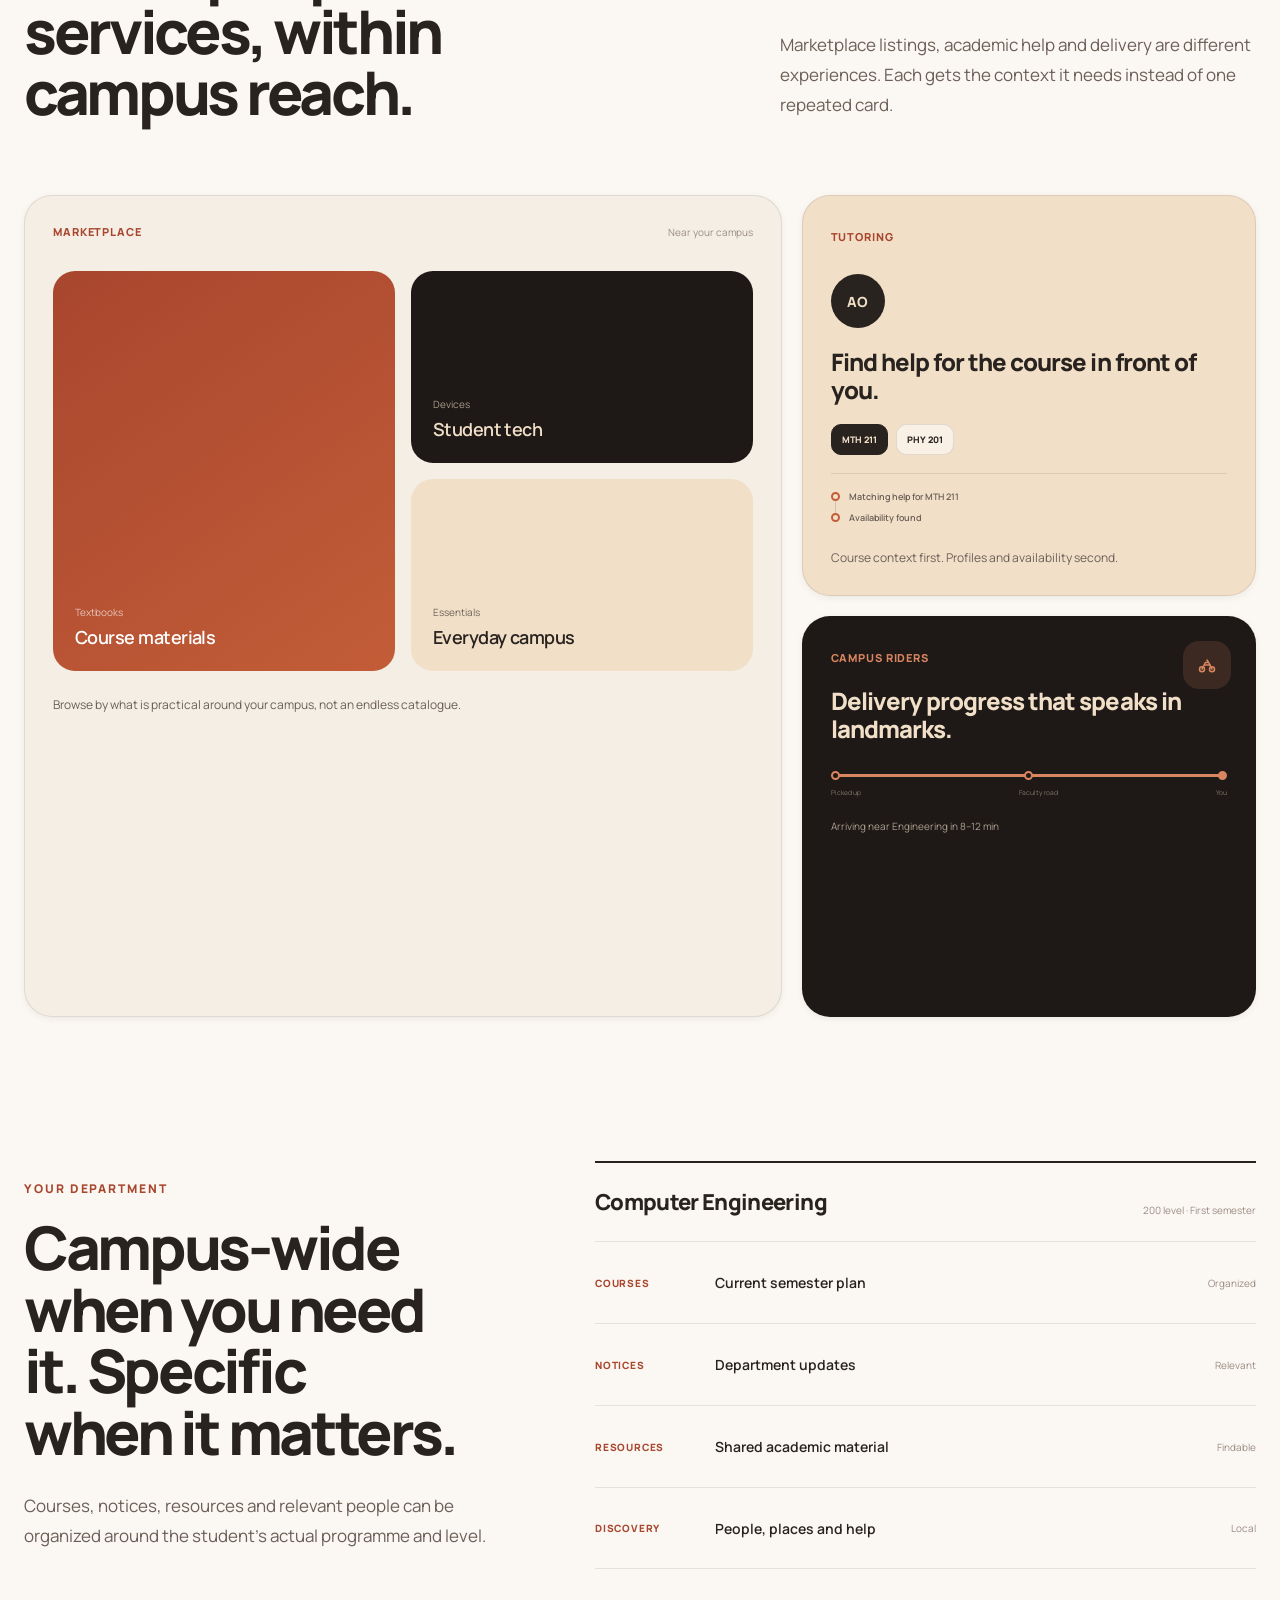
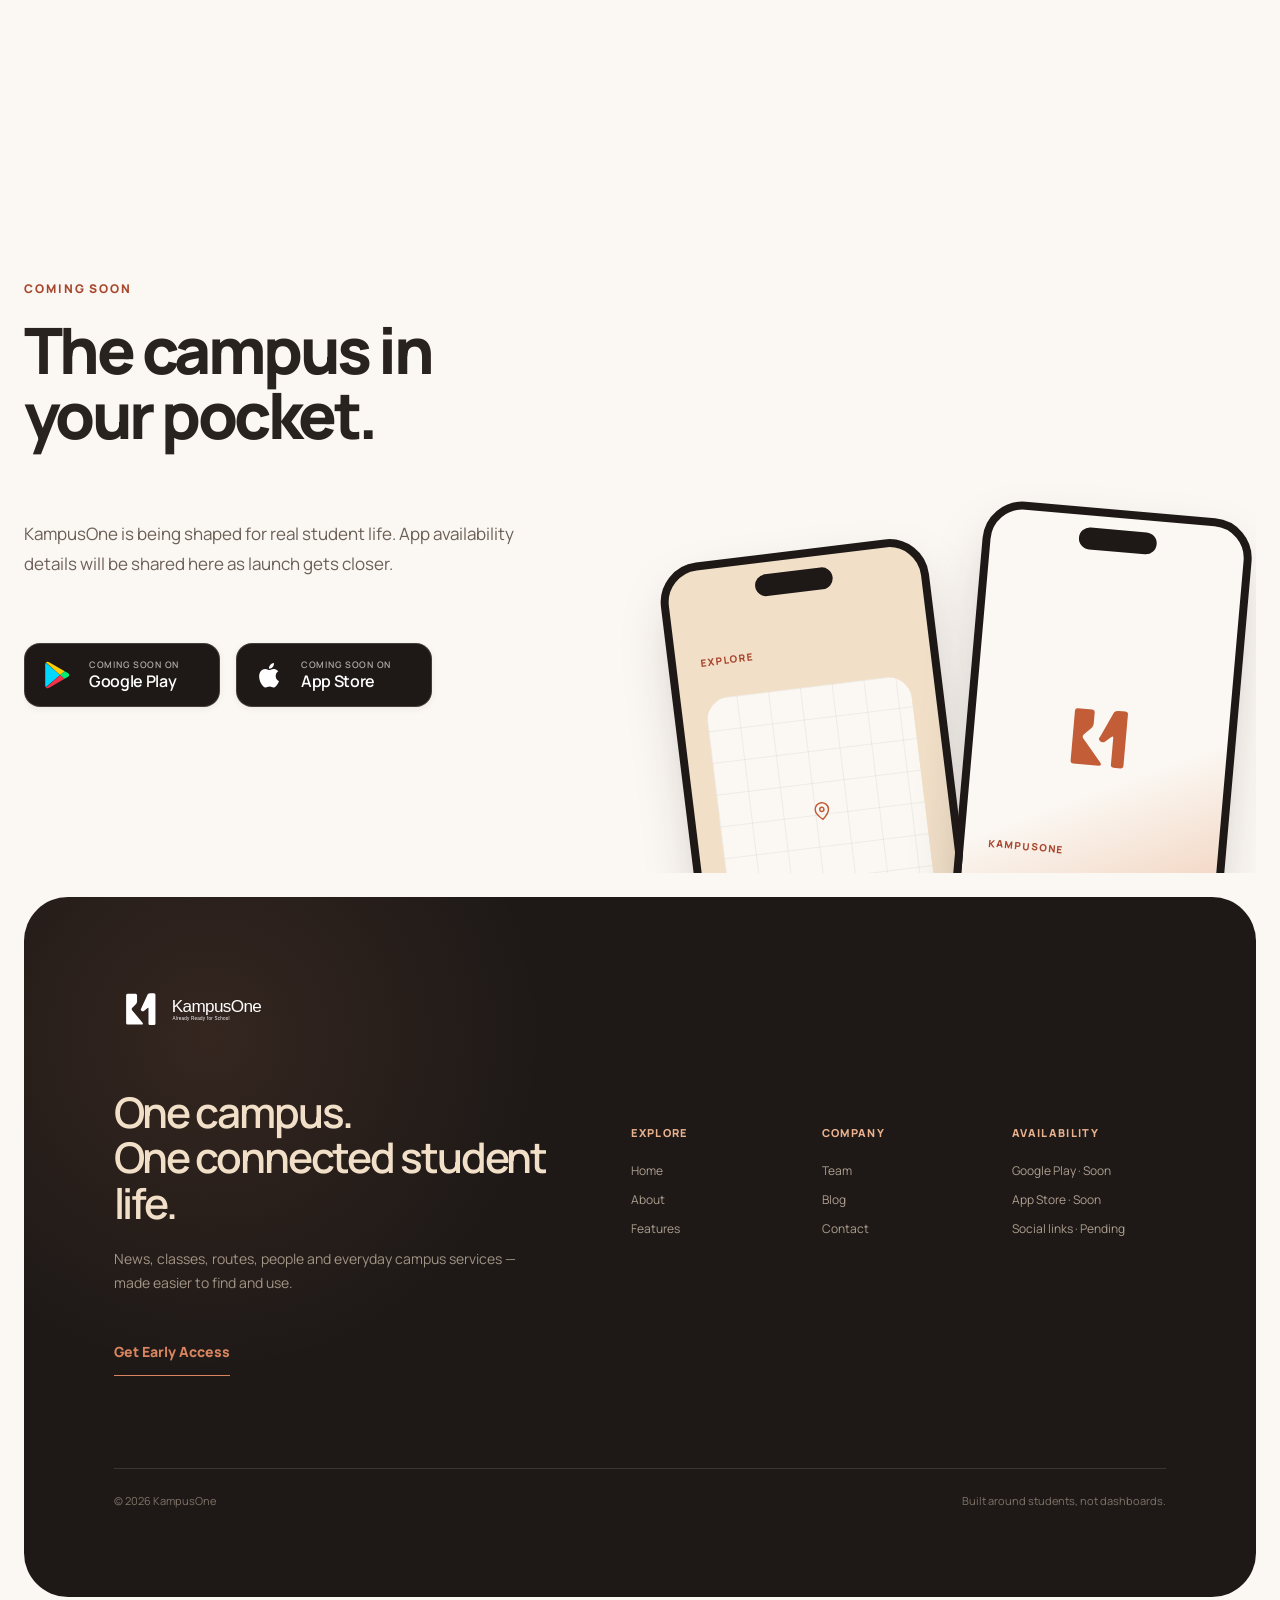
==== commit 24da7bc5: "Use supplied KampusOne mark as site favicon" ====
--- a/index.html
+++ b/index.html
@@ -9,7 +9,7 @@
   <meta property="og:description" content="Everything campus. Connected.">
   <meta property="og:image" content="/assets/images/campus-social.jpg">
   <title>KampusOne — Everything Campus. Connected.</title>
-  <link rel="icon" href="/favicon.svg" type="image/svg+xml" sizes="any">
+  <link rel="icon" href="/favicon.jpg?v=20260927-k1" type="image/jpeg">
   <link rel="stylesheet" href="/styles.css">
   <script src="/script.js" defer></script>
 </head>
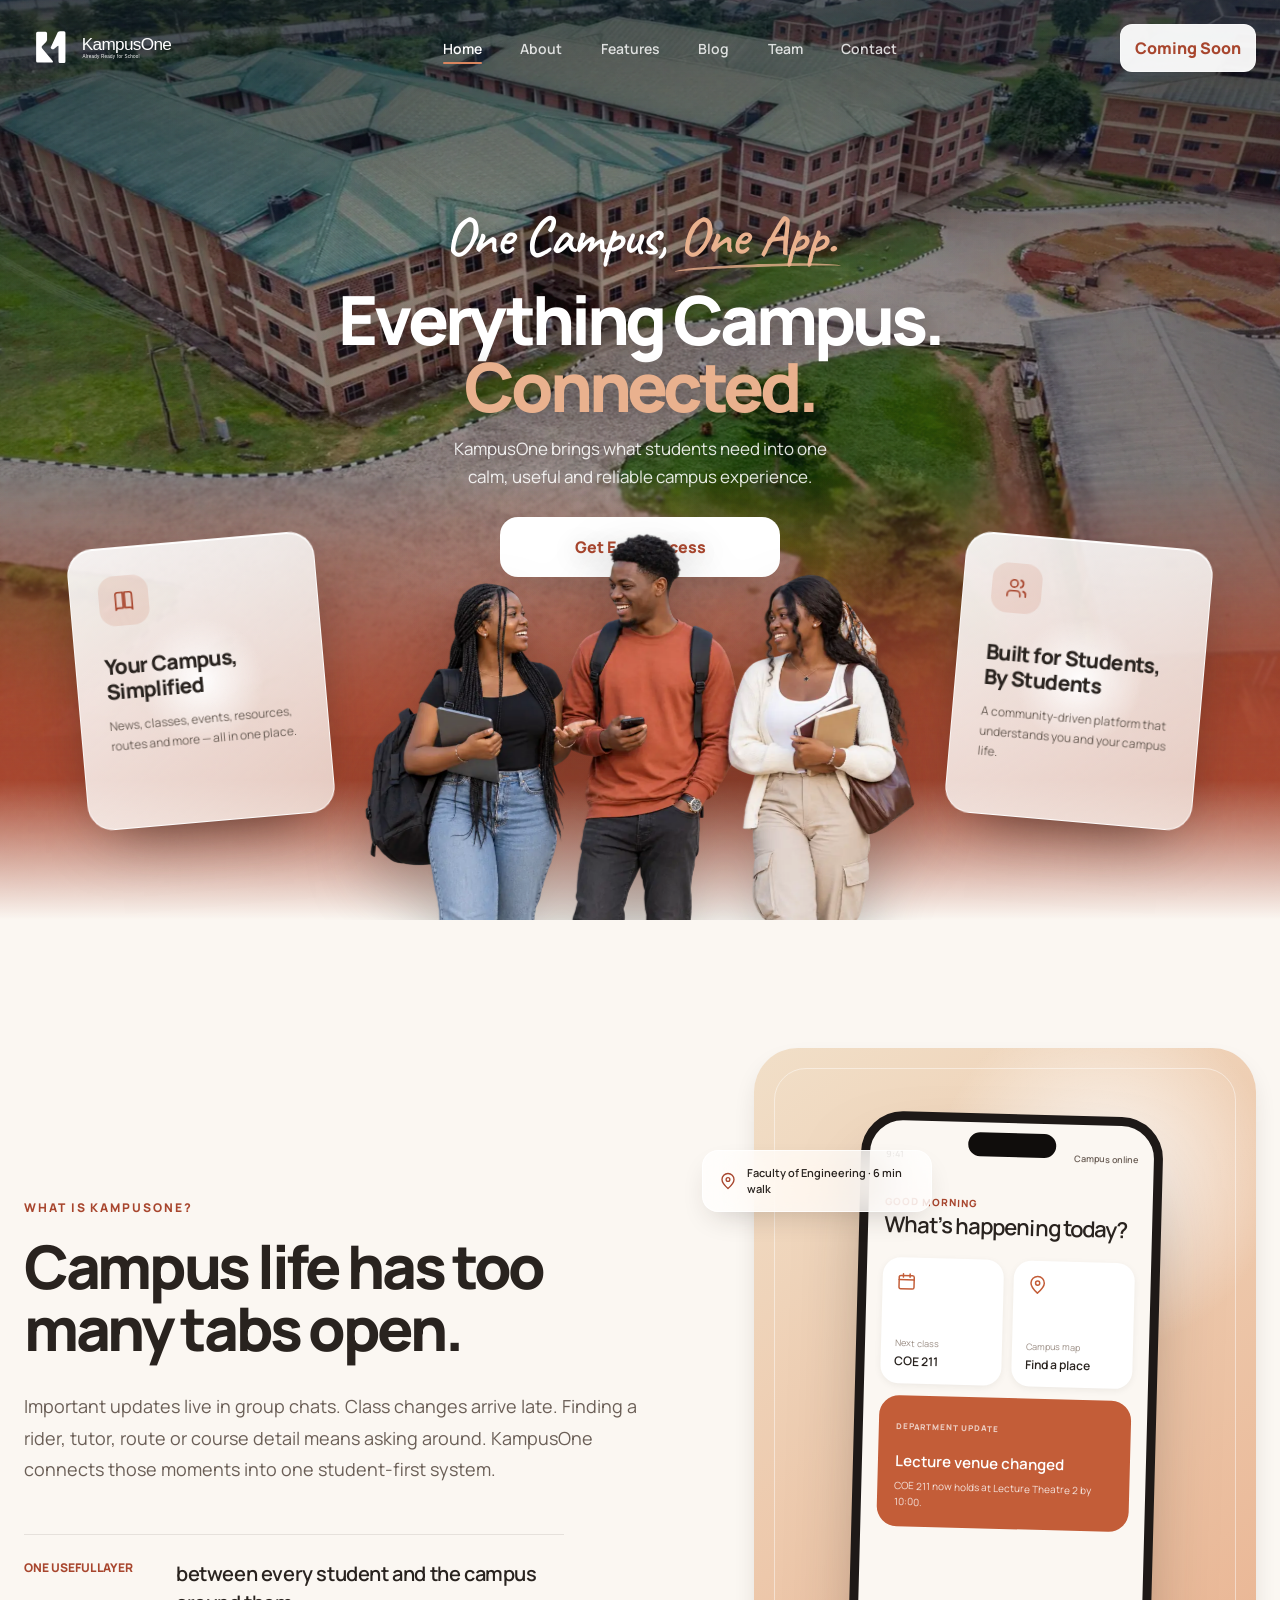
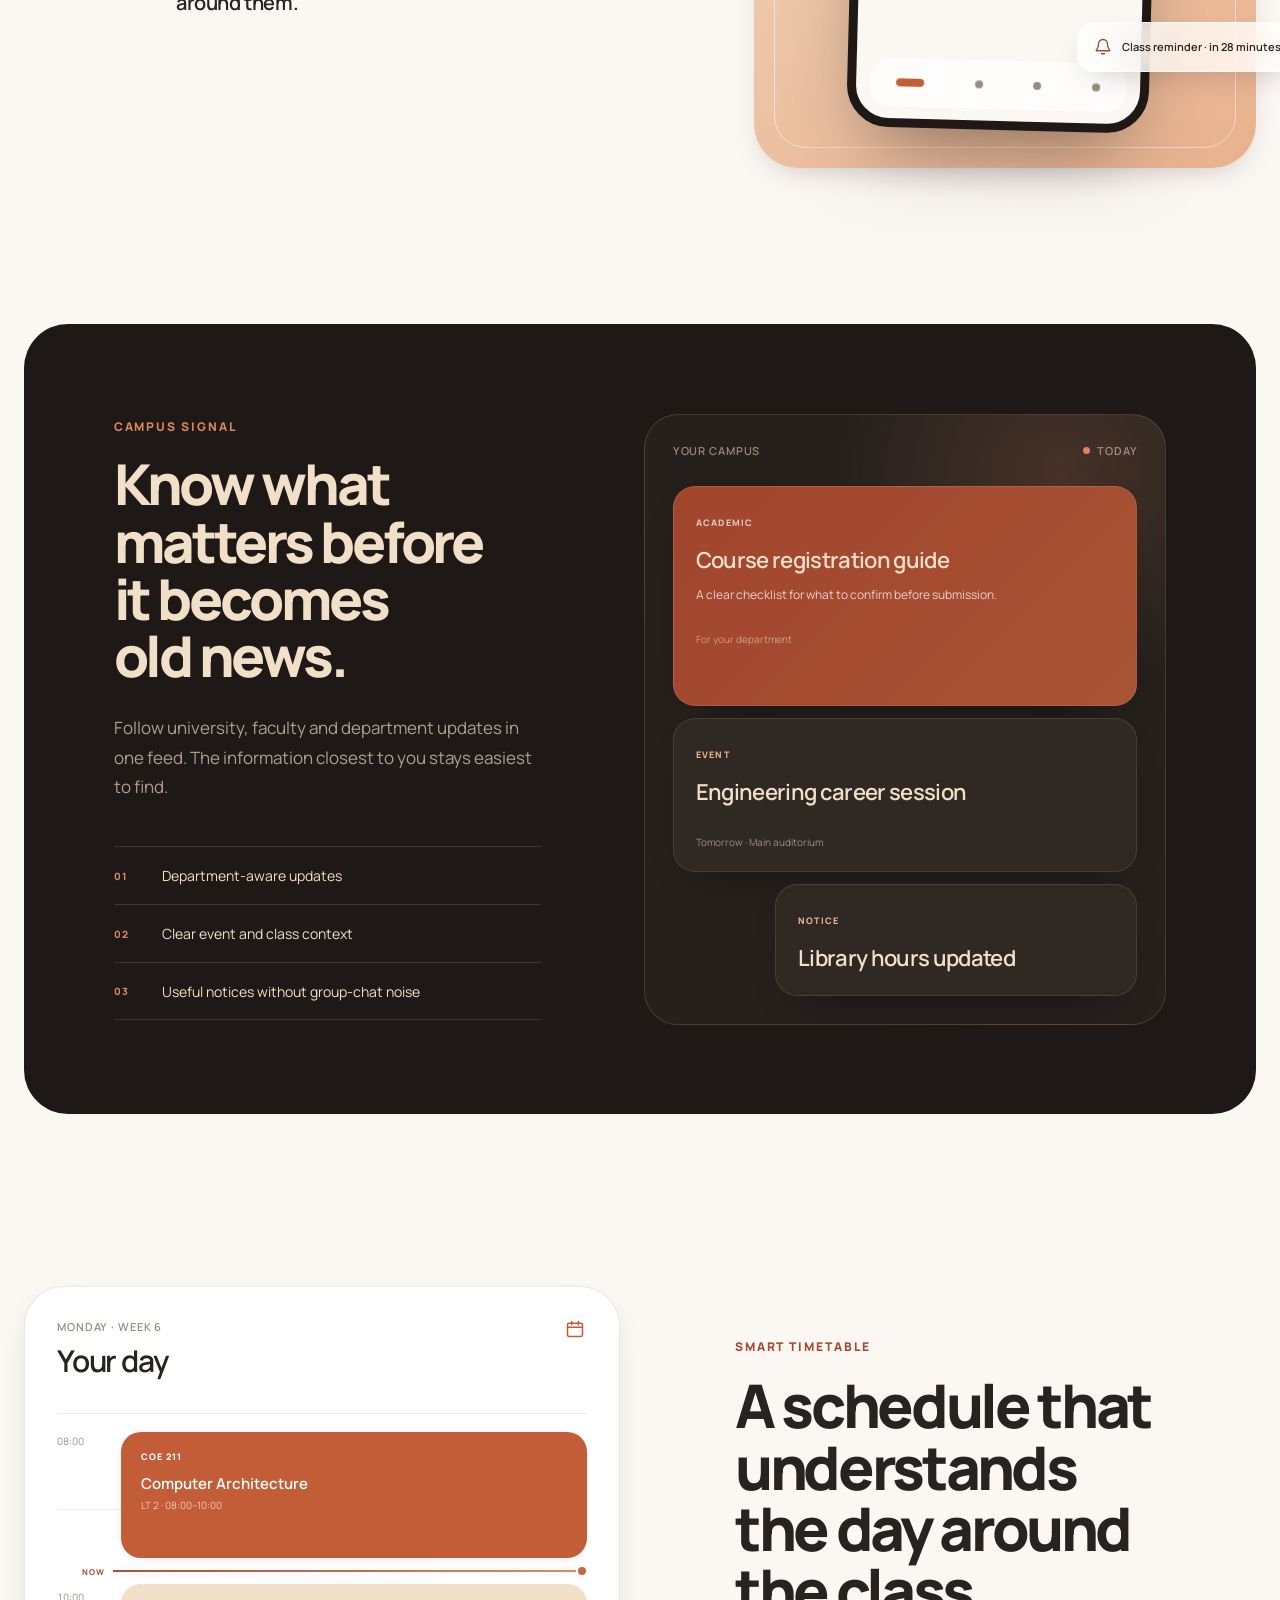
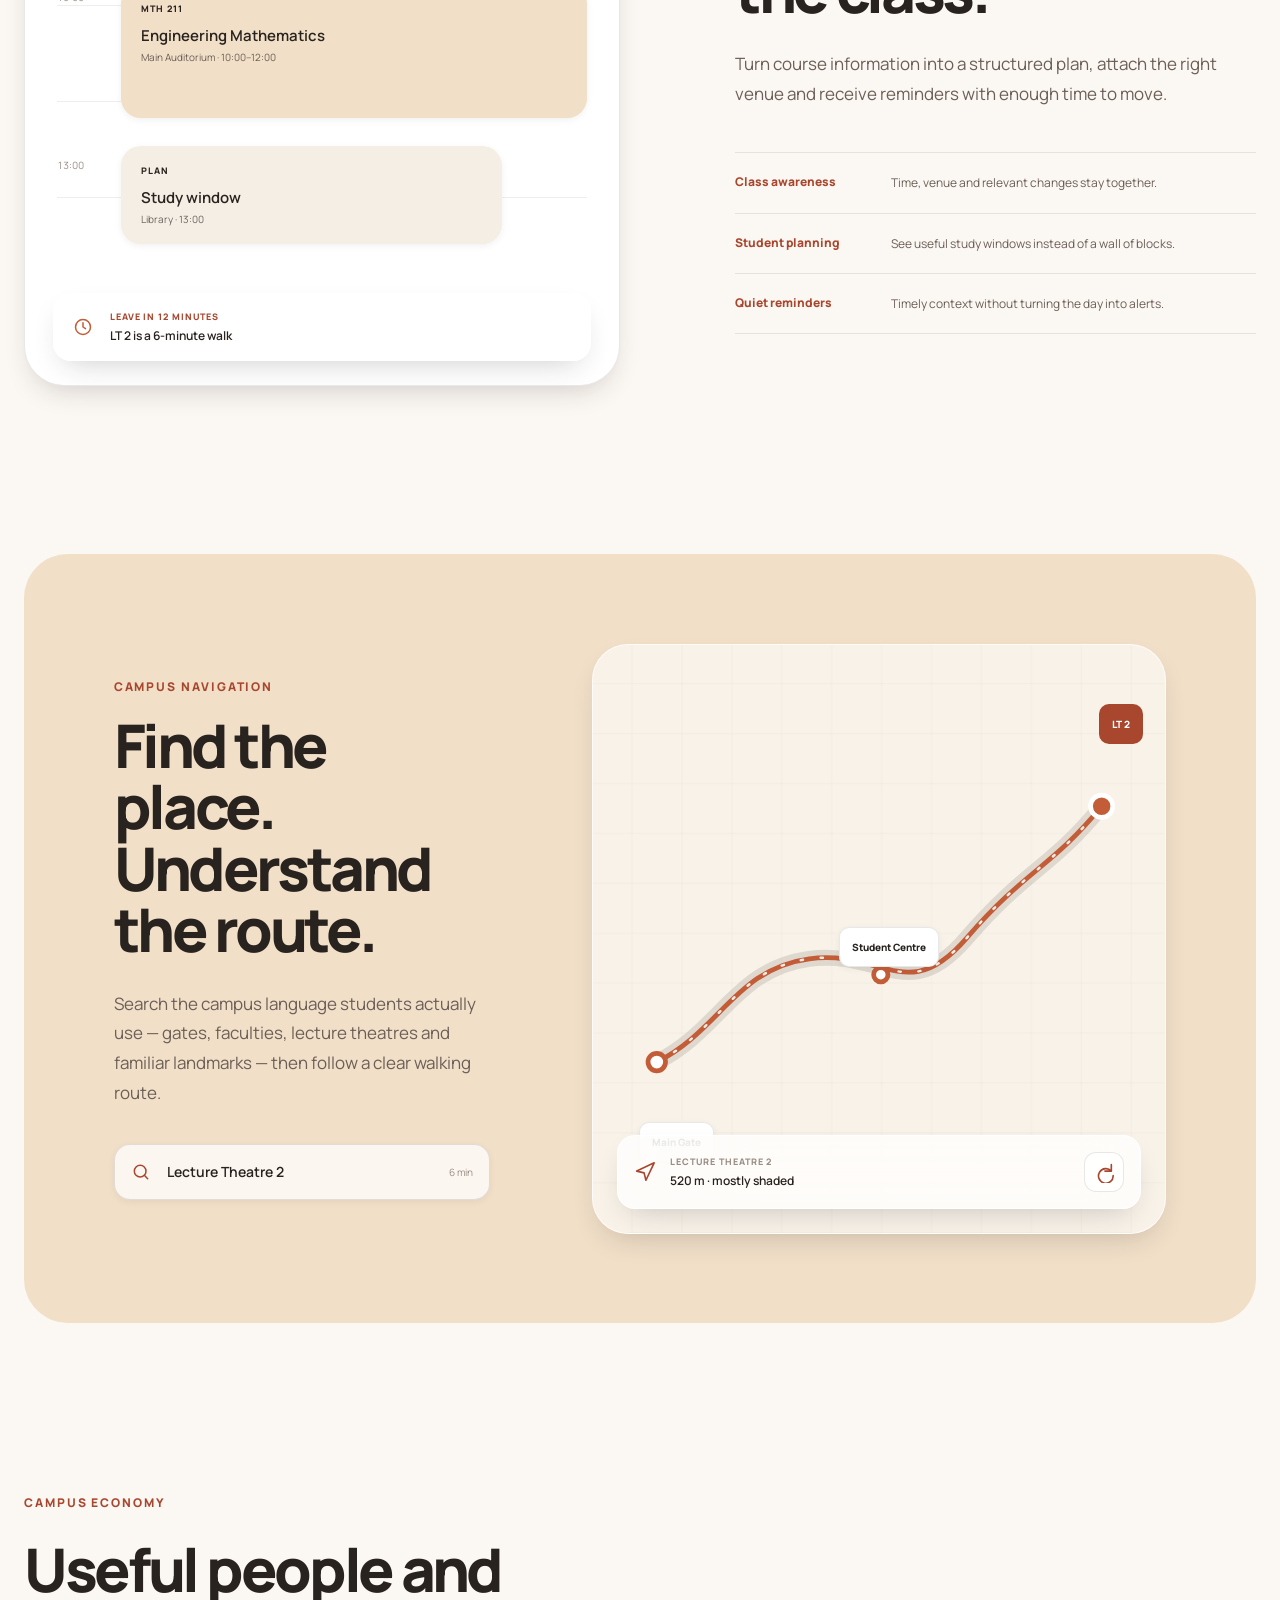
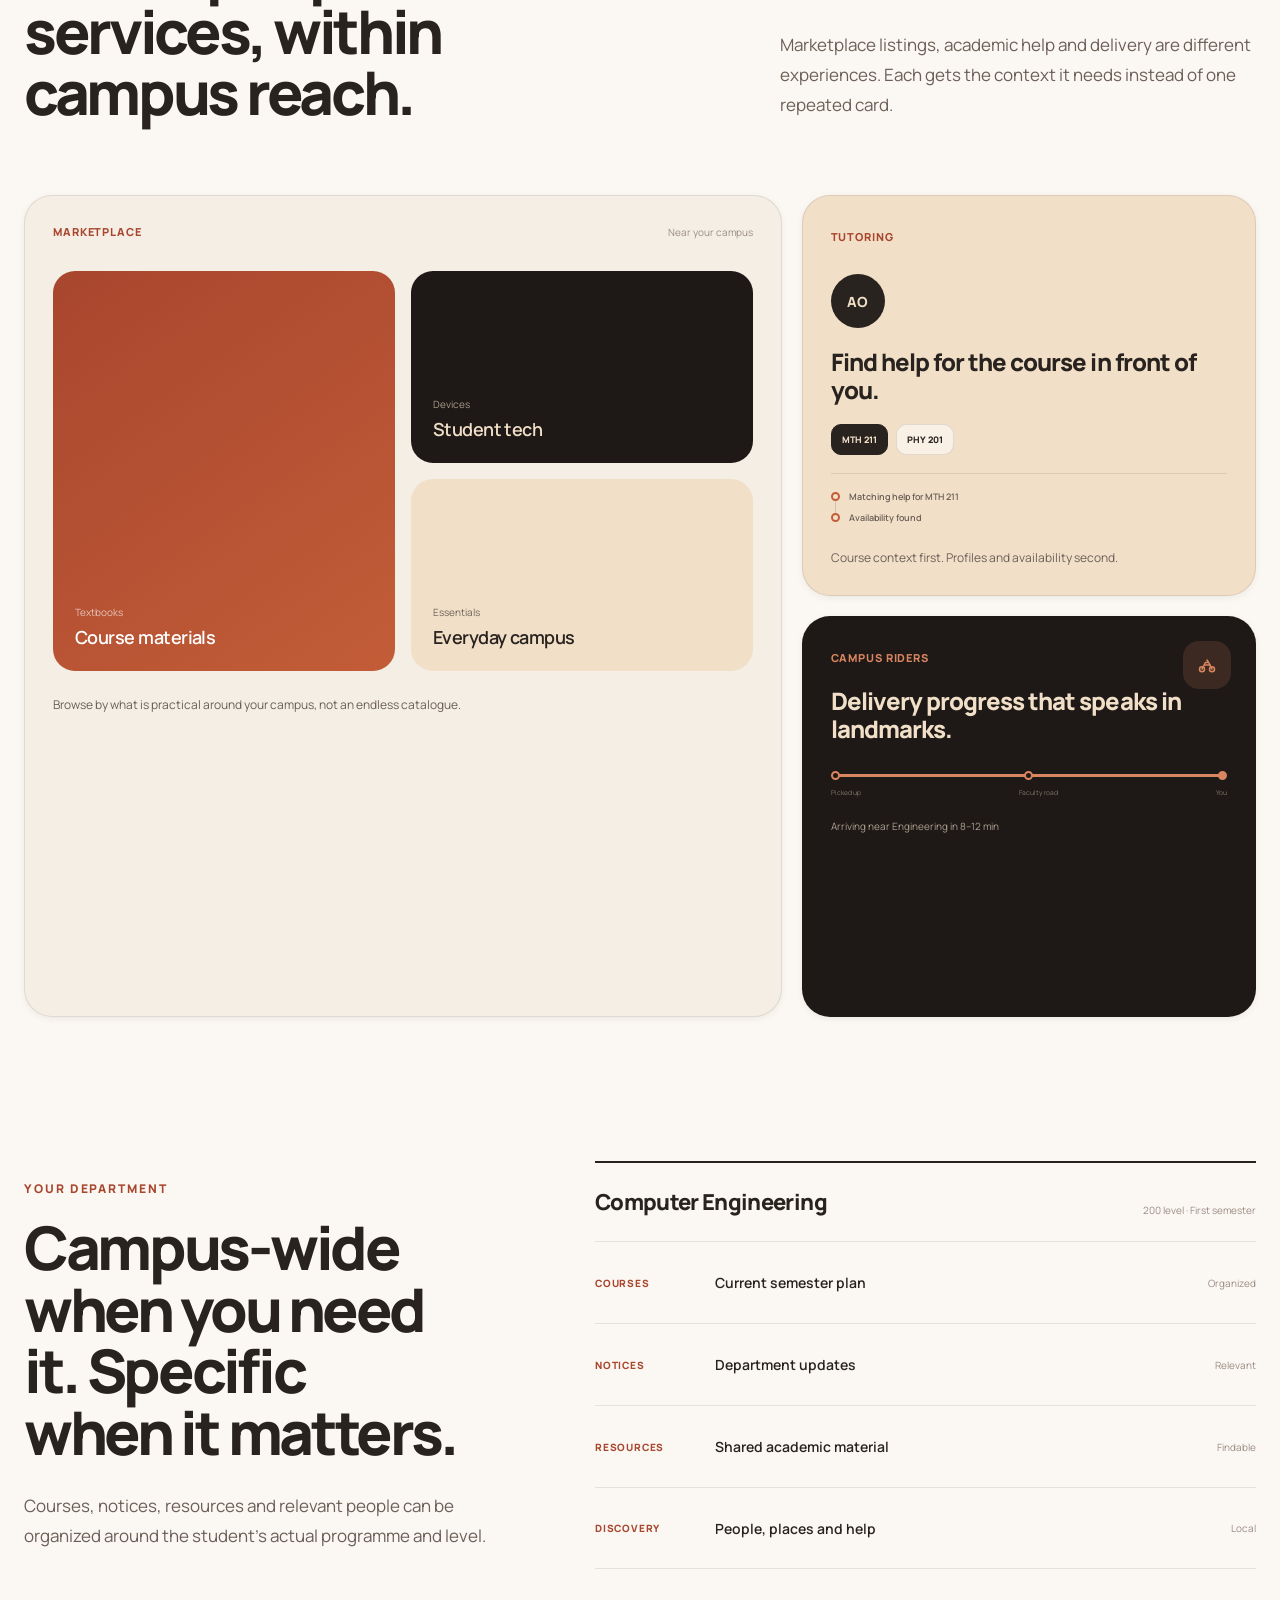
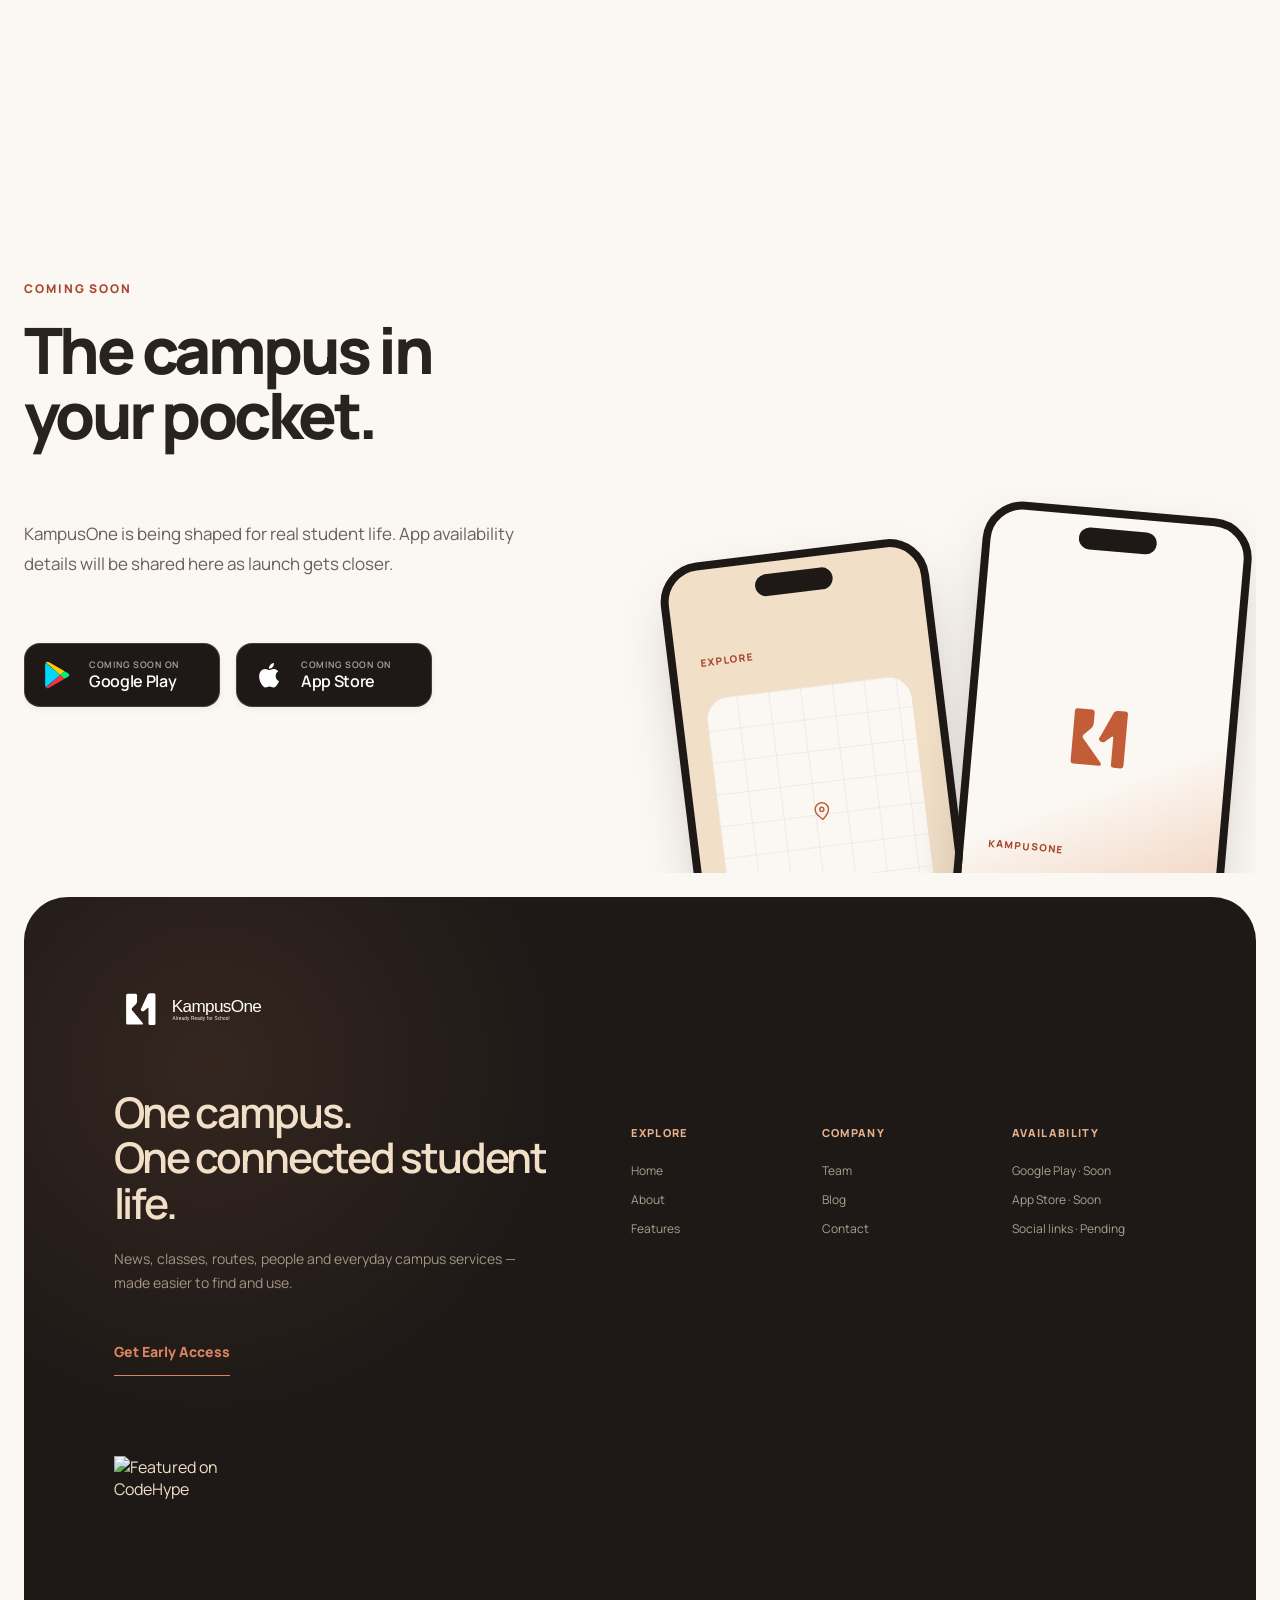
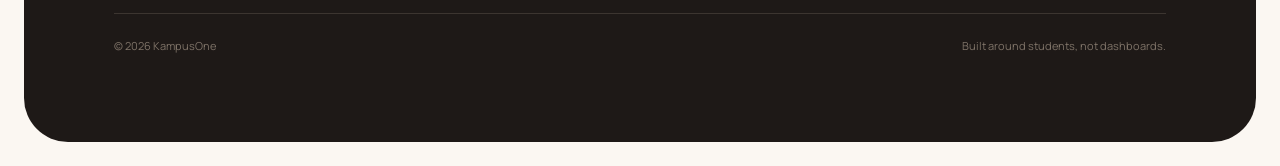
==== commit 4d0ea3b9: "Add CodeHype badge to footer" ====
--- a/index.html
+++ b/index.html
@@ -312,6 +312,11 @@
           <div><h3>Company</h3><a href="/team/">Team</a><a href="/blog/">Blog</a><a href="/contact/">Contact</a></div>
           <div><h3>Availability</h3><span>Google Play · Soon</span><span>App Store · Soon</span><span>Social links · Pending</span></div>
         </div>
+        <div class="footer-codehype">
+          <a href="https://codehype.ai/product/kampusone?utm_source=codehype_badge" target="_blank" rel="noopener noreferrer">
+            <img src="https://codehype.ai/badges/kampusone.svg?variant=find-us&v=20" alt="Featured on CodeHype" width="180" height="65" loading="lazy" decoding="async" style="display:inline-block;border:0;width:100%;max-width:180px;height:auto;max-height:65px;" />
+          </a>
+        </div>
         <div class="footer-bottom"><span>© <span data-current-year>2026</span> KampusOne</span><span>Built around students, not dashboards.</span></div>
       </div>
     </footer>
